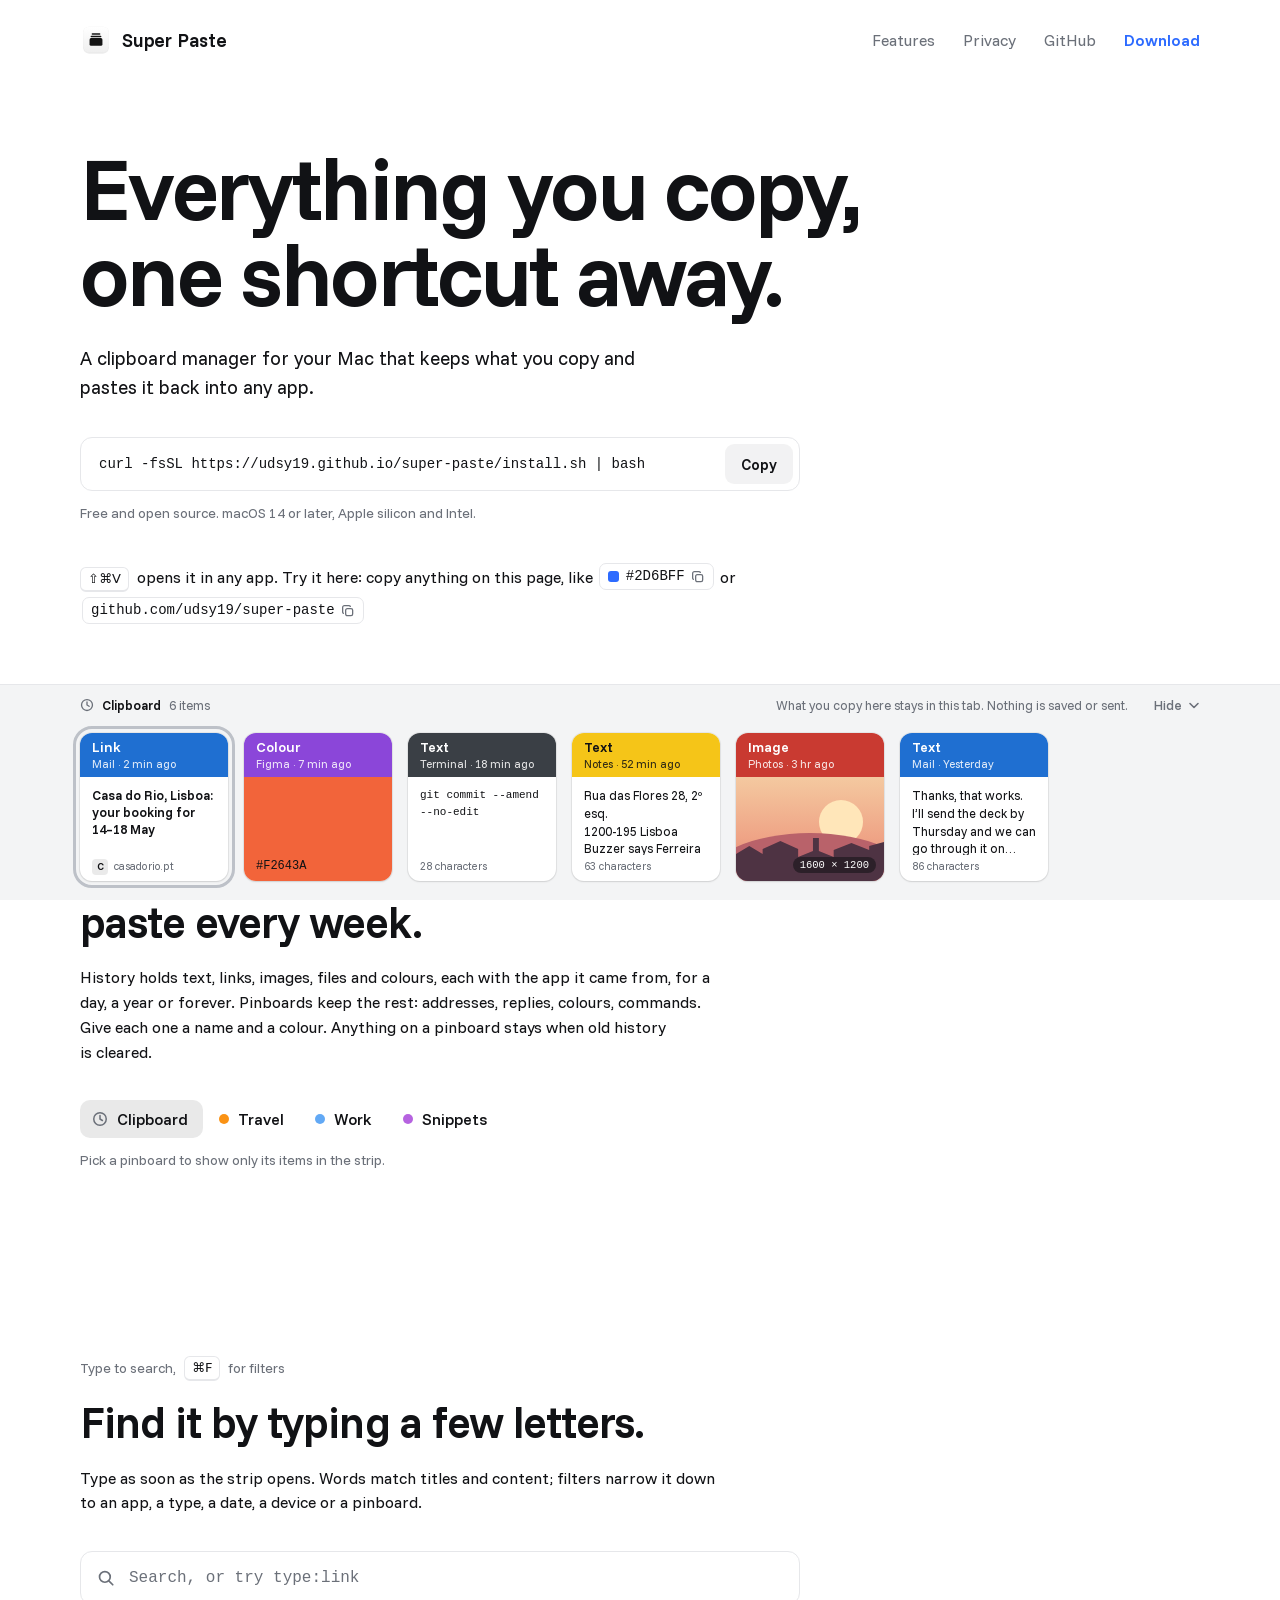
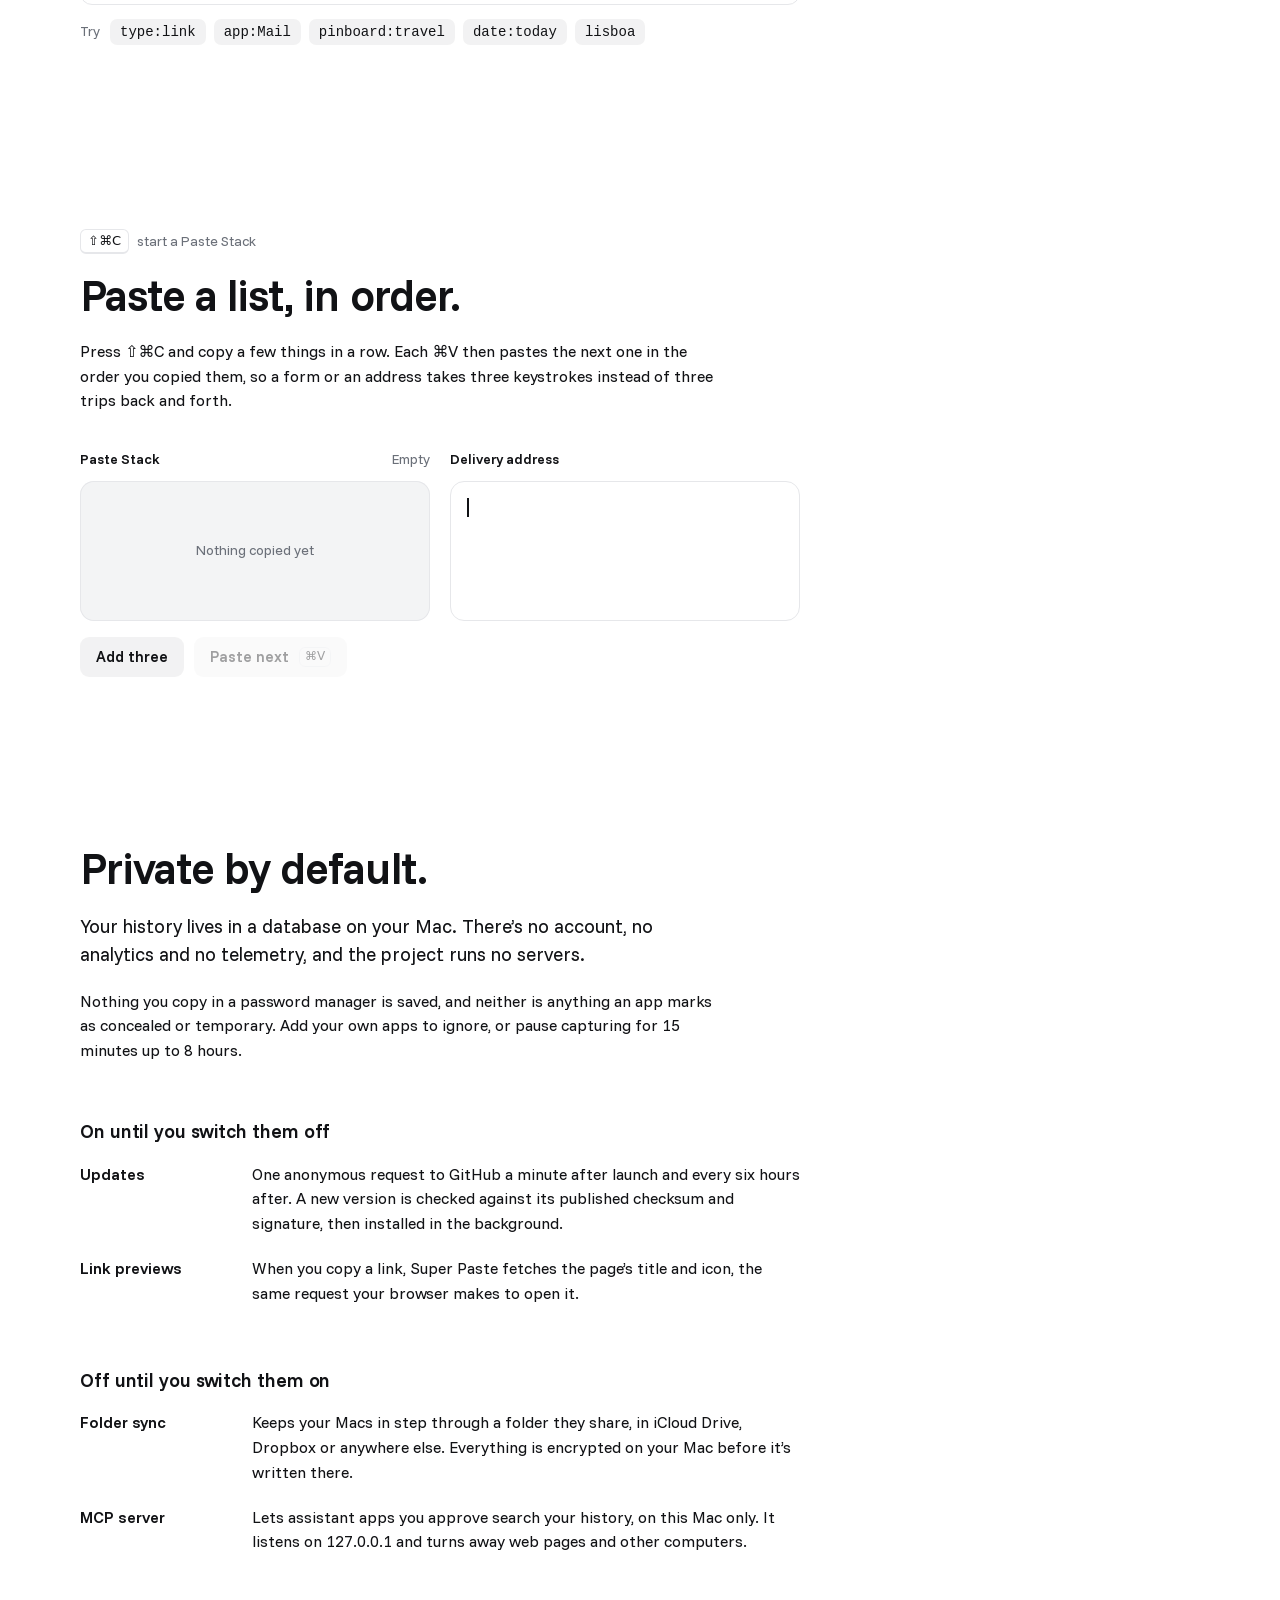
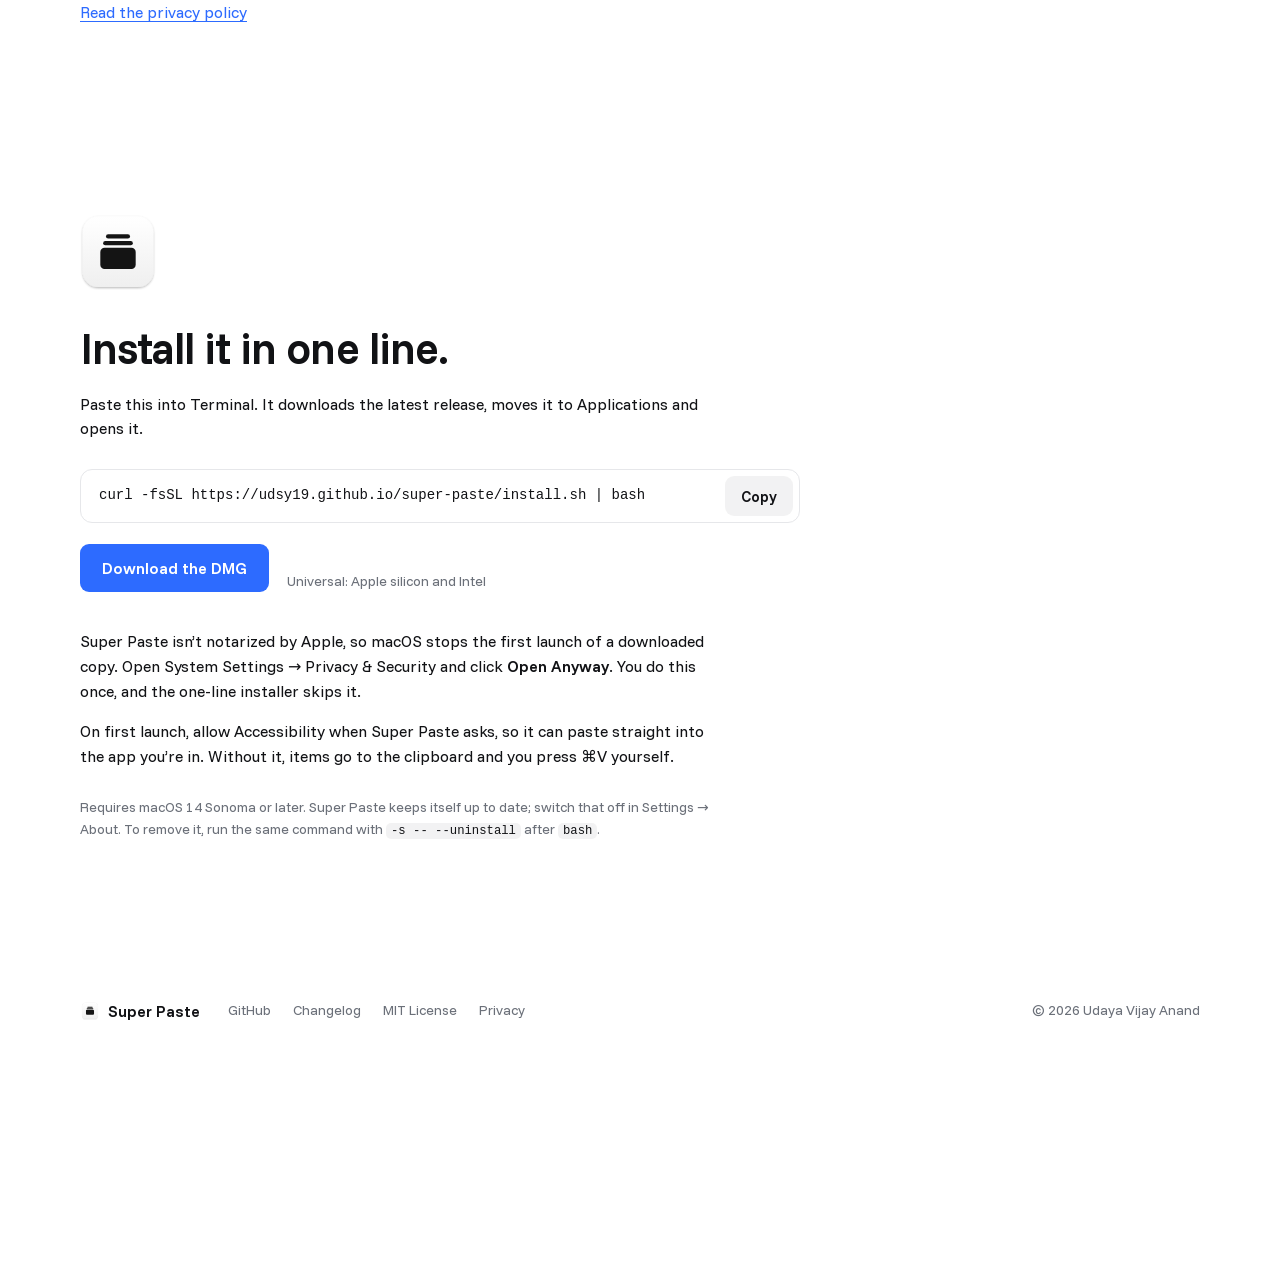
==== website/index.html @ 6f81c36f "Website; name clients by what they registered as Adds the website with a live clipboard strip. MCP c" ====
<!doctype html>
<html lang="en" class="no-js">
<head>
<meta charset="utf-8">
<meta name="viewport" content="width=device-width, initial-scale=1">
<title>Super Paste, a clipboard manager for your Mac</title>
<meta name="description" content="A free, open-source clipboard manager for macOS 14 and later: searchable history, pinboards, a Paste Stack and pasting into any app. Your history stays on your Mac.">
<meta name="color-scheme" content="light dark">
<meta name="theme-color" content="#FFFFFF" media="(prefers-color-scheme: light)">
<meta name="theme-color" content="#121316" media="(prefers-color-scheme: dark)">
<link rel="canonical" href="https://udsy19.github.io/super-paste/">
<link rel="icon" href="icon.svg" type="image/svg+xml">
<link rel="icon" href="favicon-32.png" sizes="32x32" type="image/png">
<link rel="apple-touch-icon" href="apple-touch-icon.png">
<meta property="og:type" content="website">
<meta property="og:site_name" content="Super Paste">
<meta property="og:title" content="Super Paste">
<meta property="og:description" content="Everything you copy, one shortcut away. A free, open-source clipboard manager for your Mac.">
<meta property="og:url" content="https://udsy19.github.io/super-paste/">
<meta property="og:image" content="https://udsy19.github.io/super-paste/og.png">
<meta property="og:image:width" content="1200">
<meta property="og:image:height" content="630">
<meta property="og:image:alt" content="Super Paste: everything you copy, one shortcut away. A row of clipboard cards along the bottom.">
<meta name="twitter:card" content="summary_large_image">
<link rel="preload" href="fonts/funnel-display.woff2" as="font" type="font/woff2" crossorigin>
<link rel="preload" href="fonts/funnel-sans.woff2" as="font" type="font/woff2" crossorigin>
<link rel="stylesheet" href="styles.css">
<script>document.documentElement.className = "js";</script>
<script src="app.js" defer></script>
</head>
<body>
<a class="skip" href="#main">Skip to content</a>

<header class="nav wrap">
  <a class="brand" href="./" aria-label="Super Paste home">
    <img src="icon.svg" alt="" width="32" height="32">
    <span>Super Paste</span>
  </a>
  <nav aria-label="Main">
    <a class="nav-wide" href="#features">Features</a>
    <a class="nav-wide" href="#privacy">Privacy</a>
    <a href="https://github.com/udsy19/super-paste">GitHub</a>
    <a class="nav-download" href="#install">Download</a>
  </nav>
</header>

<main id="main">
  <section class="hero wrap" aria-labelledby="hero-title">
    <h1 id="hero-title">Everything you copy, one shortcut away.</h1>
    <p class="lead">A clipboard manager for your Mac that keeps what you copy and pastes it back into any app.</p>

    <div class="cmd" data-cmd>
      <code>curl -fsSL https://udsy19.github.io/super-paste/install.sh | bash</code>
      <button class="btn btn-quiet" type="button" data-copy-cmd>Copy</button>
    </div>
    <p class="fine">Free and open source. macOS 14 or later, Apple silicon and Intel.</p>

    <p class="try">
      <kbd>⇧⌘V</kbd> opens it in any app. Try it here: copy anything on this page, like
      <button class="chip" type="button" data-copy="#2D6BFF" aria-label="Copy #2D6BFF"><span class="swatch" style="--swatch:#2D6BFF"></span>#2D6BFF</button>
      or
      <button class="chip" type="button" data-copy="https://github.com/udsy19/super-paste" aria-label="Copy the GitHub link">github.com/udsy19/super-paste</button>
    </p>
  </section>

  <section class="feature wrap" id="features" aria-labelledby="pinboards-title">
    <p class="keys"><kbd>⌘←</kbd> <kbd>⌘→</kbd> <span>switch pinboards</span></p>
    <h2 id="pinboards-title">Keep the things you paste every week.</h2>
    <p>History holds text, links, images, files and colours, each with the app it came from, for a day, a year or forever. Pinboards keep the rest: addresses, replies, colours, commands. Give each one a name and a colour. Anything on a pinboard stays when old history is cleared.</p>
    <div class="tabs" role="group" aria-label="Show in the strip" data-tabs>
      <button type="button" class="tab" aria-pressed="true" data-board="clipboard">
        <svg class="tab-clock" viewBox="0 0 16 16" aria-hidden="true"><circle cx="8" cy="8" r="6.25"/><path d="M8 4.6V8l2.4 1.5"/></svg>Clipboard
      </button>
      <button type="button" class="tab" aria-pressed="false" data-board="travel"><span class="dot" style="--dot:#FA9214"></span>Travel</button>
      <button type="button" class="tab" aria-pressed="false" data-board="work"><span class="dot" style="--dot:#62A9F5"></span>Work</button>
      <button type="button" class="tab" aria-pressed="false" data-board="snippets"><span class="dot" style="--dot:#B663E0"></span>Snippets</button>
    </div>
    <p class="caption">Pick a pinboard to show only its items in the strip.</p>
  </section>

  <section class="feature wrap" aria-labelledby="search-title">
    <p class="keys"><span>Type to search,</span> <kbd>⌘F</kbd> <span>for filters</span></p>
    <h2 id="search-title">Find it by typing a few letters.</h2>
    <p>Type as soon as the strip opens. Words match titles and content; filters narrow it down to an app, a type, a date, a device or a pinboard.</p>
    <div class="search">
      <label class="search-field">
        <svg viewBox="0 0 16 16" aria-hidden="true"><circle cx="7" cy="7" r="4.75"/><path d="M10.5 10.5 14 14"/></svg>
        <span class="visually-hidden">Search the strip</span>
        <input type="search" id="search" placeholder="Search, or try type:link" autocomplete="off" spellcheck="false">
      </label>
      <p class="tokens"><span>Try</span>
        <button type="button" class="token" data-token="type:link">type:link</button>
        <button type="button" class="token" data-token="app:Mail">app:Mail</button>
        <button type="button" class="token" data-token="pinboard:travel">pinboard:travel</button>
        <button type="button" class="token" data-token="date:today">date:today</button>
        <button type="button" class="token" data-token="lisboa">lisboa</button>
      </p>
    </div>
  </section>

  <section class="feature wrap" aria-labelledby="stack-title">
    <p class="keys"><kbd>⇧⌘C</kbd> <span>start a Paste Stack</span></p>
    <h2 id="stack-title">Paste a list, in order.</h2>
    <p>Press ⇧⌘C and copy a few things in a row. Each ⌘V then pastes the next one in the order you copied them, so a form or an address takes three keystrokes instead of three trips back and forth.</p>
    <div class="stack-demo" data-stack>
      <div class="stack-panel">
        <p class="pane-label"><span>Paste Stack</span> <span class="pane-count" data-stack-count>Empty</span></p>
        <ol class="stack-list" data-stack-list aria-label="Paste Stack items"></ol>
      </div>
      <div class="paste-target">
        <p class="pane-label" id="target-label"><span>Delivery address</span></p>
        <div class="target-field" role="textbox" aria-readonly="true" aria-multiline="true" aria-labelledby="target-label" data-target><span class="caret" aria-hidden="true"></span></div>
      </div>
    </div>
    <div class="stack-actions">
      <button type="button" class="btn btn-quiet" data-stack-add>Add three</button>
      <button type="button" class="btn btn-quiet" data-stack-paste disabled>Paste next <kbd>⌘V</kbd></button>
      <button type="button" class="btn btn-text" data-stack-reset hidden>Start over</button>
    </div>
  </section>

  <section class="feature wrap" id="privacy" aria-labelledby="privacy-title">
    <h2 id="privacy-title">Private by default.</h2>
    <p class="lead">Your history lives in a database on your Mac. There’s no account, no analytics and no telemetry, and the project runs no servers.</p>
    <p>Nothing you copy in a password manager is saved, and neither is anything an app marks as concealed or temporary. Add your own apps to ignore, or pause capturing for 15 minutes up to 8 hours.</p>

    <h3>On until you switch them off</h3>
    <dl class="facts">
      <div><dt>Updates</dt><dd>One anonymous request to GitHub a minute after launch and every six hours after. A new version is checked against its published checksum and signature, then installed in the background.</dd></div>
      <div><dt>Link previews</dt><dd>When you copy a link, Super Paste fetches the page’s title and icon, the same request your browser makes to open it.</dd></div>
    </dl>
    <h3>Off until you switch them on</h3>
    <dl class="facts">
      <div><dt>Folder sync</dt><dd>Keeps your Macs in step through a folder they share, in iCloud Drive, Dropbox or anywhere else. Everything is encrypted on your Mac before it’s written there.</dd></div>
      <div><dt>MCP server</dt><dd>Lets assistant apps you approve search your history, on this Mac only. It listens on 127.0.0.1 and turns away web pages and other computers.</dd></div>
    </dl>
    <p class="more"><a href="https://github.com/udsy19/super-paste/blob/main/PRIVACY.md">Read the privacy policy</a></p>
  </section>

  <section class="feature install wrap" id="install" aria-labelledby="install-title">
    <img class="install-icon" src="icon.svg" alt="" width="88" height="88">
    <h2 id="install-title">Install it in one line.</h2>
    <p>Paste this into Terminal. It downloads the latest release, moves it to Applications and opens it.</p>
    <div class="cmd" data-cmd>
      <code>curl -fsSL https://udsy19.github.io/super-paste/install.sh | bash</code>
      <button class="btn btn-quiet" type="button" data-copy-cmd>Copy</button>
    </div>
    <div class="dmg">
      <a class="btn btn-primary" href="https://github.com/udsy19/super-paste/releases/latest/download/SuperPaste.dmg">Download the DMG</a>
      <span class="fine">Universal: Apple silicon and Intel</span>
    </div>
    <p>Super Paste isn’t notarized by Apple, so macOS stops the first launch of a downloaded copy. Open System Settings → Privacy &amp; Security and click <strong>Open Anyway</strong>. You do this once, and the one-line installer skips it.</p>
    <p>On first launch, allow Accessibility when Super Paste asks, so it can paste straight into the app you’re in. Without it, items go to the clipboard and you press ⌘V yourself.</p>
    <p class="fine">Requires macOS 14 Sonoma or later. Super Paste keeps itself up to date; switch that off in Settings → About. To remove it, run the same command with <code>-s -- --uninstall</code> after <code>bash</code>.</p>
  </section>
</main>

<footer class="foot wrap">
  <p class="foot-brand"><img src="icon.svg" alt="" width="20" height="20"> Super Paste</p>
  <nav aria-label="Project">
    <a href="https://github.com/udsy19/super-paste">GitHub</a>
    <a href="https://github.com/udsy19/super-paste/blob/main/CHANGELOG.md">Changelog</a>
    <a href="https://github.com/udsy19/super-paste/blob/main/LICENSE">MIT License</a>
    <a href="https://github.com/udsy19/super-paste/blob/main/PRIVACY.md">Privacy</a>
  </nav>
  <p class="fine">© 2026 Udaya Vijay Anand</p>
</footer>

<aside class="strip" id="strip-panel" aria-label="Clipboard demo" hidden>
  <div class="strip-bar">
    <p class="strip-scope"><span class="strip-mark" data-scope-mark></span><span data-scope-name>Clipboard</span><span class="strip-count" data-scope-count></span></p>
    <p class="strip-note" data-strip-note>What you copy here stays in this tab. Nothing is saved or sent.</p>
    <button type="button" class="strip-toggle" aria-expanded="true" aria-controls="strip-body" data-strip-toggle>
      <span data-toggle-label>Hide</span>
      <svg viewBox="0 0 16 16" aria-hidden="true"><path d="M4 6.5 8 10.5l4-4"/></svg>
    </button>
  </div>
  <div class="strip-body" id="strip-body">
    <div class="strip-scroll" data-strip-scroll>
      <div class="strip-list" id="strip" role="listbox" tabindex="0" aria-orientation="horizontal" aria-label="Clipboard history. Arrow keys move, Return copies, Command 1 to 9 copies one of the first nine."></div>
      <p class="strip-empty" data-strip-empty hidden></p>
    </div>
  </div>
</aside>

<div class="toast" role="status" aria-live="polite" data-toast></div>
<p class="visually-hidden" aria-live="polite" data-live></p>
</body>
</html>
---- website/styles.css ----
/* Super Paste website. One page: an editorial column above a live clipboard strip pinned to the bottom. */

@font-face {
  font-family: "Funnel Display";
  src: url("fonts/funnel-display.woff2") format("woff2");
  font-weight: 300 800;
  font-display: swap;
}
@font-face {
  font-family: "Funnel Sans";
  src: url("fonts/funnel-sans.woff2") format("woff2");
  font-weight: 300 800;
  font-display: swap;
}
@font-face {
  font-family: "Fragment Mono";
  src: url("fonts/fragment-mono.woff2") format("woff2");
  font-weight: 400;
  font-display: swap;
}

:root {
  --page: #FFFFFF;
  --ink: #111215;
  --slate: #6B7079;
  --hair: #E6E7EA;
  --blue: #2D6BFF;
  --link: #2D6BFF;
  --strip: #F3F4F5;
  --card: #FFFFFF;
  --fill: rgba(17, 18, 21, 0.05);
  --fill-strong: rgba(17, 18, 21, 0.09);
  --ring-idle: #BDC1C8;
  --card-shadow: 0 0 0 1px rgba(17, 18, 21, 0.06), 0 1px 2px rgba(17, 18, 21, 0.10);

  --display: "Funnel Display", "Funnel Sans", ui-sans-serif, system-ui, sans-serif;
  --sans: "Funnel Sans", ui-sans-serif, system-ui, -apple-system, "Segoe UI", sans-serif;
  --mono: "Fragment Mono", ui-monospace, "SF Mono", Menlo, Consolas, monospace;

  --gutter: 40px;
  --strip-bar: 40px;
  --card-side: 148px;
  --strip-h: 216px;
  --ease: cubic-bezier(0.2, 0.8, 0.2, 1);
  color-scheme: light;
}

@media (prefers-color-scheme: dark) {
  :root {
    --page: #121316;
    --ink: #ECEDEF;
    --slate: #9A9FA8;
    --hair: #2A2C31;
    --link: #7AA3FF;
    --strip: #0B0C0E;
    --card: #1C1D21;
    --fill: rgba(255, 255, 255, 0.06);
    --fill-strong: rgba(255, 255, 255, 0.11);
    --ring-idle: #4B4F57;
    --card-shadow: 0 0 0 1px rgba(255, 255, 255, 0.06), 0 1px 2px rgba(0, 0, 0, 0.5);
    color-scheme: dark;
  }
}

html[data-strip="collapsed"] { --strip-h: var(--strip-bar); }

*, *::before, *::after { box-sizing: border-box; }

html { -webkit-text-size-adjust: 100%; scroll-padding-top: 24px; }

body {
  margin: 0;
  background: var(--page);
  color: var(--ink);
  font: 400 16px/1.55 var(--sans);
  -webkit-font-smoothing: antialiased;
  text-rendering: optimizeLegibility;
}
.js body { padding-bottom: calc(var(--strip-h) + 8px); }

a { color: var(--link); text-decoration-thickness: 1px; text-underline-offset: 3px; }
a:hover { text-decoration-thickness: 2px; }
strong { font-weight: 600; }
p { margin: 0 0 16px; text-wrap: pretty; }
code { font: 0.875em/1.4 var(--mono); }
p code, dd code { padding: 1px 5px; border-radius: 5px; background: var(--fill); color: var(--ink); }

:focus-visible { outline: 2px solid var(--blue); outline-offset: 2px; }

kbd {
  display: inline-block;
  min-width: 1.9em;
  padding: 3px 7px 2px;
  border: 1px solid var(--hair);
  border-bottom-width: 2px;
  border-radius: 6px;
  background: var(--card);
  color: var(--ink);
  font: 400 13px/1.3 "Fragment Mono", system-ui, -apple-system, "Segoe UI Symbol", sans-serif;
  text-align: center;
  white-space: nowrap;
}

.visually-hidden {
  position: absolute !important;
  width: 1px; height: 1px;
  margin: -1px; padding: 0; border: 0;
  overflow: hidden;
  clip: rect(0 0 0 0);
  white-space: nowrap;
}

.skip {
  position: absolute; left: 16px; top: -64px; z-index: 50;
  padding: 10px 14px; border-radius: 8px;
  background: var(--ink); color: var(--page); text-decoration: none;
}
.skip:focus { top: 16px; }

.wrap { max-width: 1200px; margin: 0 auto; padding: 0 var(--gutter); }

/* Nav */
.nav { display: flex; align-items: center; justify-content: space-between; gap: 24px; height: 80px; }
.brand { display: inline-flex; align-items: center; gap: 10px; color: var(--ink); text-decoration: none; font: 600 19px/1 var(--display); letter-spacing: -0.01em; }
.brand img { display: block; }
.nav nav { display: flex; align-items: center; gap: 28px; }
.nav nav a { color: var(--slate); text-decoration: none; font-size: 16px; }
.nav nav a:hover { color: var(--ink); }
.nav nav .nav-download { color: var(--link); font-weight: 600; }

/* Type */
h1, h2, h3 { font-family: var(--display); color: var(--ink); text-wrap: balance; }
h1 {
  max-width: 980px;
  margin: 0 0 28px;
  font-size: clamp(44px, 7.4vw, 88px);
  font-weight: 650;
  line-height: 0.98;
  letter-spacing: -0.03em;
}
h2 {
  margin: 0 0 20px;
  font-size: clamp(26px, 4.2vw, 44px);
  font-weight: 620;
  line-height: 1.06;
  letter-spacing: -0.022em;
}
h3 { margin: 56px 0 4px; font-size: 19px; font-weight: 600; line-height: 1.3; letter-spacing: -0.005em; }
.lead { font-size: 19px; line-height: 1.5; }
.fine { color: var(--slate); font-size: 14px; }
.caption { margin-top: 12px; color: var(--slate); font-size: 14px; }

/* Hero */
.hero { padding-top: 64px; }
.hero .lead { max-width: 600px; margin-bottom: 36px; }
.hero .fine { margin-top: 12px; }
.try { max-width: 660px; margin-top: 36px; line-height: 2; }
.try kbd { margin-right: 4px; }

/* Install command */
.cmd {
  display: flex; align-items: center; gap: 12px;
  max-width: 720px;
  padding: 6px 6px 6px 18px;
  border: 1px solid var(--hair);
  border-radius: 12px;
}
.cmd code {
  flex: 1; min-width: 0;
  padding: 10px 0;
  overflow-x: auto;
  font-size: 14px;
  white-space: nowrap;
  scrollbar-width: none;
}
.cmd code::-webkit-scrollbar { display: none; }

/* Buttons */
.btn {
  display: inline-flex; align-items: center; justify-content: center; gap: 10px;
  height: 40px; padding: 0 16px;
  border: 0; border-radius: 9px;
  font: 600 15px/1 var(--sans);
  text-decoration: none; white-space: nowrap;
  cursor: pointer;
}
.btn-quiet { background: var(--fill); color: var(--ink); }
.btn-quiet:hover { background: var(--fill-strong); }
.btn-primary { height: 48px; padding: 0 22px; background: var(--blue); color: #FFFFFF; font-size: 16px; }
.btn-primary:hover { background: #2160F0; text-decoration: none; }
.btn-text { background: none; color: var(--slate); padding: 0 8px; }
.btn-text:hover { color: var(--ink); }
.btn[disabled] { opacity: 0.4; cursor: default; }
.btn kbd { padding: 1px 5px; font-size: 12px; border-bottom-width: 1px; background: transparent; }
.btn[hidden] { display: none; }

/* Copy chips: things on the page worth copying */
.chip {
  display: inline-flex; align-items: center; gap: 7px;
  margin: 0 2px;
  padding: 2px 9px 2px 8px;
  border: 1px solid var(--hair);
  border-radius: 7px;
  background: var(--card);
  color: var(--ink);
  font: 400 14px/1.5 var(--mono);
  vertical-align: 1px;
  cursor: copy;
}
.chip::after {
  content: "";
  width: 12px; height: 12px;
  background: var(--slate);
  -webkit-mask: url("data:image/svg+xml,%3Csvg xmlns='http://www.w3.org/2000/svg' viewBox='0 0 12 12' fill='none' stroke='%23000' stroke-width='1.3'%3E%3Crect x='3.65' y='3.65' width='7' height='7' rx='1.6'/%3E%3Cpath d='M8.35 1.9V1.9A1.25 1.25 0 0 0 7.1.65H2.4A1.75 1.75 0 0 0 .65 2.4v4.7A1.25 1.25 0 0 0 1.9 8.35'/%3E%3C/svg%3E") center / contain no-repeat;
          mask: url("data:image/svg+xml,%3Csvg xmlns='http://www.w3.org/2000/svg' viewBox='0 0 12 12' fill='none' stroke='%23000' stroke-width='1.3'%3E%3Crect x='3.65' y='3.65' width='7' height='7' rx='1.6'/%3E%3Cpath d='M8.35 1.9V1.9A1.25 1.25 0 0 0 7.1.65H2.4A1.75 1.75 0 0 0 .65 2.4v4.7A1.25 1.25 0 0 0 1.9 8.35'/%3E%3C/svg%3E") center / contain no-repeat;
}
.chip.is-copied::after {
  background: var(--ink);
  -webkit-mask-image: url("data:image/svg+xml,%3Csvg xmlns='http://www.w3.org/2000/svg' viewBox='0 0 12 12' fill='none' stroke='%23000' stroke-width='1.6' stroke-linecap='round' stroke-linejoin='round'%3E%3Cpath d='M2 6.4 4.7 9 10 3.2'/%3E%3C/svg%3E");
          mask-image: url("data:image/svg+xml,%3Csvg xmlns='http://www.w3.org/2000/svg' viewBox='0 0 12 12' fill='none' stroke='%23000' stroke-width='1.6' stroke-linecap='round' stroke-linejoin='round'%3E%3Cpath d='M2 6.4 4.7 9 10 3.2'/%3E%3C/svg%3E");
}
.chip:hover { border-color: var(--slate); }
.swatch { width: 11px; height: 11px; border-radius: 3px; background: var(--swatch); }

/* Feature sections */
.feature { padding-top: 168px; }
.feature > * { max-width: 720px; }
.feature > p { max-width: 640px; }
.keys { display: flex; flex-wrap: wrap; align-items: center; gap: 8px; margin-bottom: 18px; color: var(--slate); font-size: 14px; }

/* Pinboard tabs */
.tabs { display: flex; flex-wrap: wrap; gap: 4px; margin-top: 36px; }
.tab {
  display: inline-flex; align-items: center; gap: 9px;
  height: 38px; padding: 0 15px 0 12px;
  border: 0; border-radius: 10px;
  background: none; color: var(--ink);
  font: 500 16px/1 var(--sans);
  cursor: pointer;
}
.tab:hover { background: var(--fill); }
.tab[aria-pressed="true"] { background: var(--fill-strong); }
.dot { width: 10px; height: 10px; border-radius: 50%; background: var(--dot); }
.tab-clock { width: 16px; height: 16px; fill: none; stroke: currentColor; stroke-width: 1.5; stroke-linecap: round; color: var(--slate); }

/* Search */
.search { margin-top: 36px; }
.search-field {
  display: flex; align-items: center; gap: 12px;
  height: 54px; padding: 0 16px;
  border: 1px solid var(--hair);
  border-radius: 12px;
  cursor: text;
}
.search-field:focus-within { border-color: var(--blue); box-shadow: 0 0 0 1px var(--blue); }
.search-field svg { flex: none; width: 18px; height: 18px; fill: none; stroke: var(--slate); stroke-width: 1.5; stroke-linecap: round; }
.search-field input {
  flex: 1; min-width: 0;
  border: 0; outline: 0; background: transparent;
  color: var(--ink);
  font: 400 16px/1 var(--mono);
}
.search-field input::placeholder { color: var(--slate); opacity: 1; }
.search-field input::-webkit-search-cancel-button {
  -webkit-appearance: none;
  width: 16px; height: 16px;
  background: var(--slate);
  -webkit-mask: url("data:image/svg+xml,%3Csvg xmlns='http://www.w3.org/2000/svg' viewBox='0 0 16 16'%3E%3Cpath d='M8 0a8 8 0 1 0 0 16A8 8 0 0 0 8 0Zm2.9 4.04a.75.75 0 0 1 1.06 1.06L9.06 8l2.9 2.9a.75.75 0 1 1-1.06 1.06L8 9.06l-2.9 2.9a.75.75 0 0 1-1.06-1.06L6.94 8l-2.9-2.9a.75.75 0 0 1 1.06-1.06L8 6.94l2.9-2.9Z'/%3E%3C/svg%3E") center / contain no-repeat;
  cursor: pointer;
}
.tokens { display: flex; flex-wrap: wrap; align-items: center; gap: 8px; margin-top: 14px; color: var(--slate); font-size: 14px; }
.tokens > span { margin-right: 2px; }
.token {
  padding: 6px 10px;
  border: 0; border-radius: 7px;
  background: var(--fill); color: var(--ink);
  font: 400 14px/1 var(--mono);
  cursor: pointer;
}
.token:hover { background: var(--fill-strong); }
.token[aria-pressed="true"] { background: var(--ink); color: var(--page); }

/* Paste Stack demo */
.stack-demo { display: grid; grid-template-columns: 1fr 1fr; gap: 20px; margin-top: 36px; }
.pane-label { display: flex; justify-content: space-between; gap: 12px; margin: 0 0 10px; color: var(--slate); font-size: 14px; }
.pane-label > span:first-child { color: var(--ink); font-weight: 600; }
.stack-list {
  display: flex; gap: 12px;
  height: 140px; margin: 0; padding: 14px;
  list-style: none;
  border-radius: 14px;
  background: var(--strip);
  box-shadow: inset 0 0 0 1px var(--hair);
}
.stack-list:empty::before {
  content: "Nothing copied yet";
  margin: auto;
  color: var(--slate); font-size: 14px;
}
.target-field {
  height: 140px; padding: 14px 16px;
  border: 1px solid var(--hair);
  border-radius: 14px;
  font-size: 16px; line-height: 1.6;
  overflow: hidden;
}
.target-field .line { display: block; border-radius: 4px; }
.target-field .line.is-new { animation: pasted 900ms ease-out; }
@keyframes pasted { from { background: var(--fill-strong); } to { background: transparent; } }
.caret { display: inline-block; width: 2px; height: 1.2em; margin-top: 2px; vertical-align: top; background: var(--ink); animation: blink 1.06s steps(1) infinite; }
@keyframes blink { 50% { opacity: 0; } }
.stack-actions { display: flex; flex-wrap: wrap; align-items: center; gap: 10px; margin-top: 16px; }

/* Privacy */
#privacy .lead { margin-bottom: 20px; }
.facts { margin: 0; }
.facts > div { display: grid; grid-template-columns: 148px 1fr; gap: 24px; padding: 14px 0 6px; }
.facts dt { font-weight: 600; }
.facts dd { margin: 0; }
.more { margin-top: 40px; }

/* Install */
.install-icon { display: block; margin: 0 0 28px -6px; }
.install .cmd { margin-top: 28px; }
.dmg { display: flex; flex-wrap: wrap; align-items: center; gap: 12px 18px; margin: 20px 0 36px; }
.install .fine { margin-top: 28px; }

/* Footer */
.foot {
  display: flex; flex-wrap: wrap; align-items: center; gap: 12px 28px;
  padding-top: 144px; padding-bottom: 40px;
}
.foot p { margin: 0; }
.foot-brand { display: inline-flex; align-items: center; gap: 8px; font: 600 16px/1 var(--display); }
.foot nav { display: flex; flex-wrap: wrap; gap: 8px 22px; }
.foot nav a { color: var(--slate); font-size: 14px; text-decoration: none; }
.foot nav a:hover { color: var(--ink); text-decoration: underline; }
.foot .fine { margin-left: auto; }

/* ---------- The strip ---------- */

.strip {
  --strip-pad: max(var(--gutter), calc(50% - 600px + var(--gutter)));
  position: fixed; left: 0; right: 0; bottom: 0; z-index: 20;
  display: flex; flex-direction: column;
  height: var(--strip-h);
  background: var(--strip);
  border-top: 1px solid var(--hair);
  transition: height 280ms var(--ease);
}
.strip[hidden] { display: none; }
.strip-bar {
  flex: none;
  display: flex; align-items: center; gap: 16px;
  height: var(--strip-bar);
  padding: 0 calc(var(--strip-pad) - 8px) 0 var(--strip-pad);
  font-size: 13px;
}
.strip-scope { display: flex; align-items: center; gap: 8px; min-width: 0; margin: 0 auto 0 0; white-space: nowrap; font-weight: 600; }
.strip-mark { display: inline-flex; }
.strip-mark .dot { width: 9px; height: 9px; }
.strip-mark svg { width: 14px; height: 14px; fill: none; stroke: var(--slate); stroke-width: 1.5; stroke-linecap: round; }
.strip-count { overflow: hidden; text-overflow: ellipsis; color: var(--slate); font-weight: 400; }
.strip-note { min-width: 0; margin: 0; overflow: hidden; color: var(--slate); white-space: nowrap; text-overflow: ellipsis; }
.strip-toggle {
  flex: none;
  display: inline-flex; align-items: center; gap: 4px;
  height: 28px; padding: 0 6px 0 10px;
  border: 0; border-radius: 7px;
  background: none; color: var(--slate);
  font: 500 13px/1 var(--sans);
  cursor: pointer;
}
.strip-toggle:hover { background: var(--fill); color: var(--ink); }
.strip-toggle svg { width: 16px; height: 16px; fill: none; stroke: currentColor; stroke-width: 1.6; stroke-linecap: round; stroke-linejoin: round; transition: transform 200ms var(--ease); }
html[data-strip="collapsed"] .strip-toggle svg { transform: rotate(180deg); }

.strip-body { position: relative; flex: 1; min-height: 0; }
.strip-scroll {
  height: 100%;
  overflow-x: auto; overflow-y: hidden;
  overscroll-behavior-x: contain;
  scrollbar-width: none;
}
.strip-scroll::-webkit-scrollbar { display: none; }
.strip-list {
  display: flex; gap: 16px;
  width: max-content; min-width: 100%; height: 100%;
  padding: 8px var(--strip-pad) 20px;
  outline: none;
}
.strip-empty {
  position: absolute; left: var(--strip-pad); top: 50%;
  margin: -12px 0 0;
  color: var(--slate); font-size: 14px;
}

/* Cards */
.card {
  position: relative;
  flex: none;
  display: flex; flex-direction: column;
  width: var(--card-side); height: var(--card-side);
  border-radius: 12px;
  background: var(--card);
  box-shadow: var(--card-shadow);
  cursor: pointer;
  -webkit-user-select: none; user-select: none;
}
.card::after {
  content: "";
  position: absolute; inset: -7px;
  border: 3px solid transparent;
  border-radius: 19px;
  pointer-events: none;
}
.card[aria-selected="true"]::after { border-color: var(--ring-idle); }
.strip-list:focus .card[aria-selected="true"]::after,
.stack-list .card.is-next::after { border-color: var(--blue); }
.card-head {
  flex: none;
  display: flex; flex-direction: column; justify-content: center;
  height: 44px; padding: 0 12px;
  border-radius: 12px 12px 0 0;
  background: var(--h);
  color: var(--hfg);
}
.card-type { font: 600 14px/1.2 var(--sans); }
.card-meta { overflow: hidden; font-size: 11.5px; line-height: 1.35; opacity: 0.86; white-space: nowrap; text-overflow: ellipsis; }
.card-body { position: relative; flex: 1; min-height: 0; padding: 10px 12px 0; overflow: hidden; font-size: 12.5px; line-height: 1.42; }
.card-body p { margin: 0; overflow: hidden; display: -webkit-box; -webkit-box-orient: vertical; -webkit-line-clamp: 4; white-space: pre-line; overflow-wrap: anywhere; }
.card-foot { flex: none; display: flex; align-items: center; height: 26px; padding: 0 12px 2px; overflow: hidden; color: var(--slate); font-size: 11px; white-space: nowrap; }
.card-num {
  position: absolute; right: 8px; top: 13px;
  display: none; place-items: center;
  min-width: 18px; height: 18px; padding: 0 5px;
  border-radius: 9px;
  background: rgba(17, 18, 21, 0.72); color: #FFFFFF;
  font: 400 11px/1 var(--mono);
}
.strip.show-nums .card-num:not(:empty) { display: grid; }

.is-code .card-body p { font: 400 11px/1.5 var(--mono); white-space: pre-wrap; }
.t-link .card-body p { -webkit-line-clamp: 4; font-weight: 600; font-size: 13px; line-height: 1.3; white-space: normal; }
.card-foot .tile {
  flex: none;
  display: grid; place-items: center;
  width: 16px; height: 16px; margin-right: 6px;
  border-radius: 4px;
  background: var(--fill-strong);
  color: var(--ink);
  font: 650 10px/1 var(--display);
  text-transform: uppercase;
}
.t-color .card-body, .t-image .card-body { padding: 0; border-radius: 0 0 12px 12px; }
.t-color .card-body { background: var(--swatch); }
.hex { position: absolute; left: 12px; bottom: 9px; color: var(--swfg); font: 400 12px/1 var(--mono); }
.pill {
  position: absolute; right: 8px; bottom: 8px;
  padding: 3px 7px;
  border-radius: 9px;
  background: rgba(17, 18, 21, 0.55); color: #FFFFFF;
  font: 400 10.5px/1 var(--mono);
}

/* The photo card: Lisbon rooftops at dusk, drawn in CSS */
.pic { position: absolute; inset: 0; overflow: hidden; background: linear-gradient(#F4C9A0, #EFA486 58%, #DD8579); }
.pic i { position: absolute; display: block; }
.pic .sun { left: 56%; top: 22%; width: 30%; aspect-ratio: 1; border-radius: 50%; background: #FFE6B9; }
.pic .hill { left: -20%; right: -20%; bottom: -46%; height: 92%; border-radius: 50%; background: #B9626A; }
.pic .roofs {
  left: 0; right: 0; bottom: 0; height: 48%;
  background: #4E3343;
  clip-path: polygon(0 46%, 9% 30%, 18% 46%, 18% 36%, 30% 20%, 42% 36%, 42% 52%, 52% 40%, 52% 14%, 56% 14%, 56% 40%, 66% 52%, 66% 38%, 78% 24%, 90% 38%, 90% 30%, 100% 22%, 100% 100%, 0 100%);
}

/* Paste Stack mini cards */
.stack-list .card { --card-side: 104px; cursor: default; }
.stack-list .card-head { height: 28px; }
.stack-list .card-meta { font-size: 11px; font-weight: 600; opacity: 1; }
.stack-list .card-body { padding: 8px 10px 0; font-size: 12px; }

/* Feedback */
.toast {
  position: fixed; left: 50%; bottom: calc(var(--strip-h) + 16px); z-index: 30;
  max-width: min(440px, calc(100vw - 32px));
  padding: 10px 16px;
  border-radius: 10px;
  background: var(--ink); color: var(--page);
  font-size: 14px; line-height: 1.4;
  opacity: 0;
  transform: translate(-50%, 8px);
  transition: opacity 180ms ease, transform 180ms var(--ease), bottom 280ms var(--ease);
  pointer-events: none;
}
.toast.is-on { opacity: 1; transform: translate(-50%, 0); }
.toast span { opacity: 0.72; }

/* ---------- Responsive ---------- */

@media (max-width: 960px) {
  :root { --gutter: 24px; }
  .hero { padding-top: 72px; }
  .feature { padding-top: 128px; }
}

@media (max-width: 640px) {
  :root { --gutter: 16px; --strip-bar: 34px; --card-side: 76px; --strip-h: 124px; }
  .nav { height: 64px; }
  .nav nav { gap: 18px; }
  .nav-wide { display: none; }
  .hero { padding-top: 40px; }
  .lead { font-size: 17px; }
  .try { margin-top: 32px; }
  .feature { padding-top: 96px; }
  h3 { margin-top: 40px; }
  .cmd { padding-left: 14px; }
  .cmd code { font-size: 13px; }
  .stack-demo { grid-template-columns: 1fr; gap: 24px; }
  .tab { padding: 0 11px 0 9px; gap: 7px; font-size: 15px; }
  .facts > div { grid-template-columns: 1fr; gap: 2px; padding-top: 12px; }
  .foot { padding-top: 112px; }
  .foot .fine { margin-left: 0; width: 100%; }

  .strip-note { display: none; }
  .strip-list { gap: 10px; padding: 6px var(--strip-pad) 12px; }
  .strip-list .card { border-radius: 9px; }
  .strip-list .card::after { inset: -5px; border-width: 2px; border-radius: 13px; }
  .strip-list .card-head { height: 22px; padding: 0 7px; border-radius: 9px 9px 0 0; }
  .strip-list .card-type, .strip-list .card-when { display: none; }
  .strip-list .card-meta { font-size: 9.5px; font-weight: 600; opacity: 1; }
  .strip-list .card-body { padding: 5px 7px 0; font-size: 9.5px; line-height: 1.35; }
  .strip-list .card-body p { -webkit-line-clamp: 3; }
  .strip-list .is-code .card-body p { font-size: 9px; }
  .strip-list.strip-list .t-link .card-body p { font-size: 10px; -webkit-line-clamp: 3; }
  .strip-list .card-foot { display: none; }
  .strip-list .t-color .card-body, .strip-list .t-image .card-body { border-radius: 0 0 9px 9px; }
  .strip-list .hex { left: 7px; bottom: 6px; font-size: 9.5px; }
  .strip-list .pill { display: none; }
}

@media (prefers-reduced-motion: reduce) {
  *, *::before, *::after { animation-duration: 0.01ms !important; animation-iteration-count: 1 !important; transition-duration: 0.01ms !important; }
  .caret { animation: none; }
}
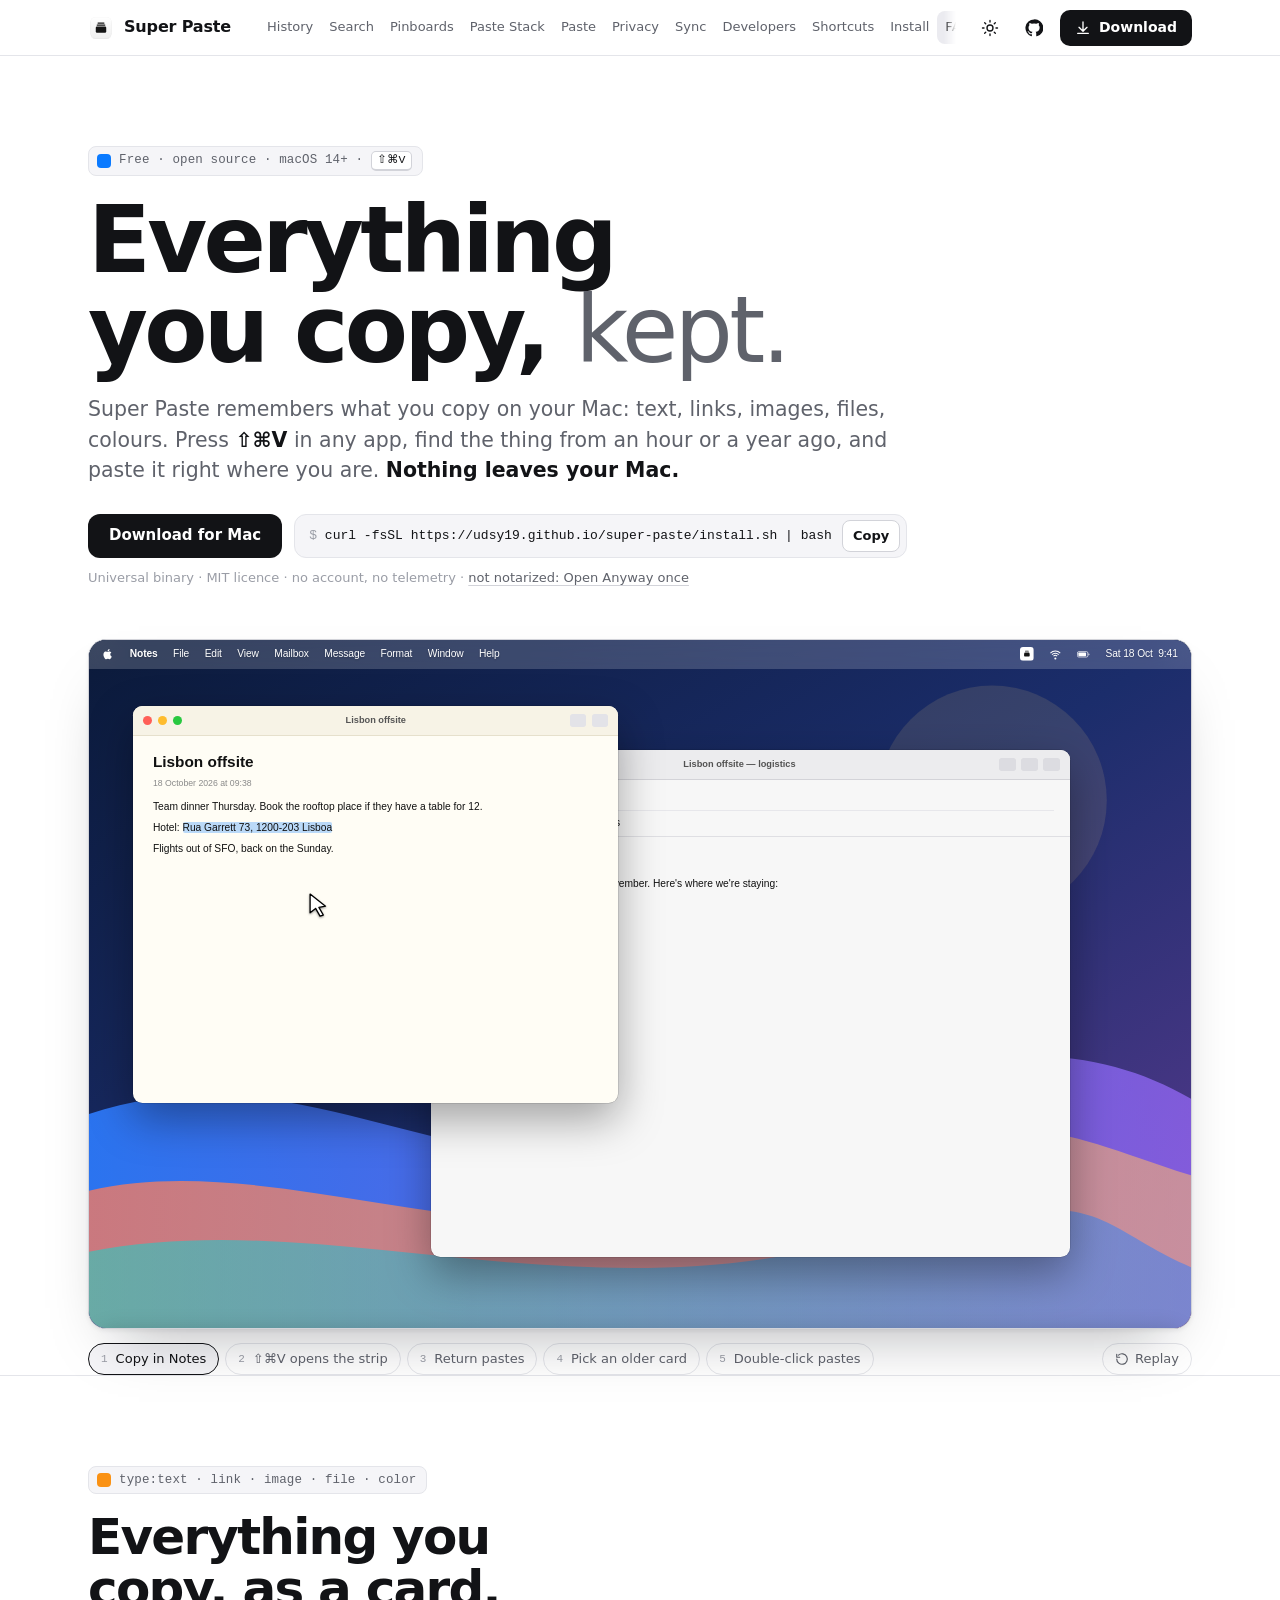
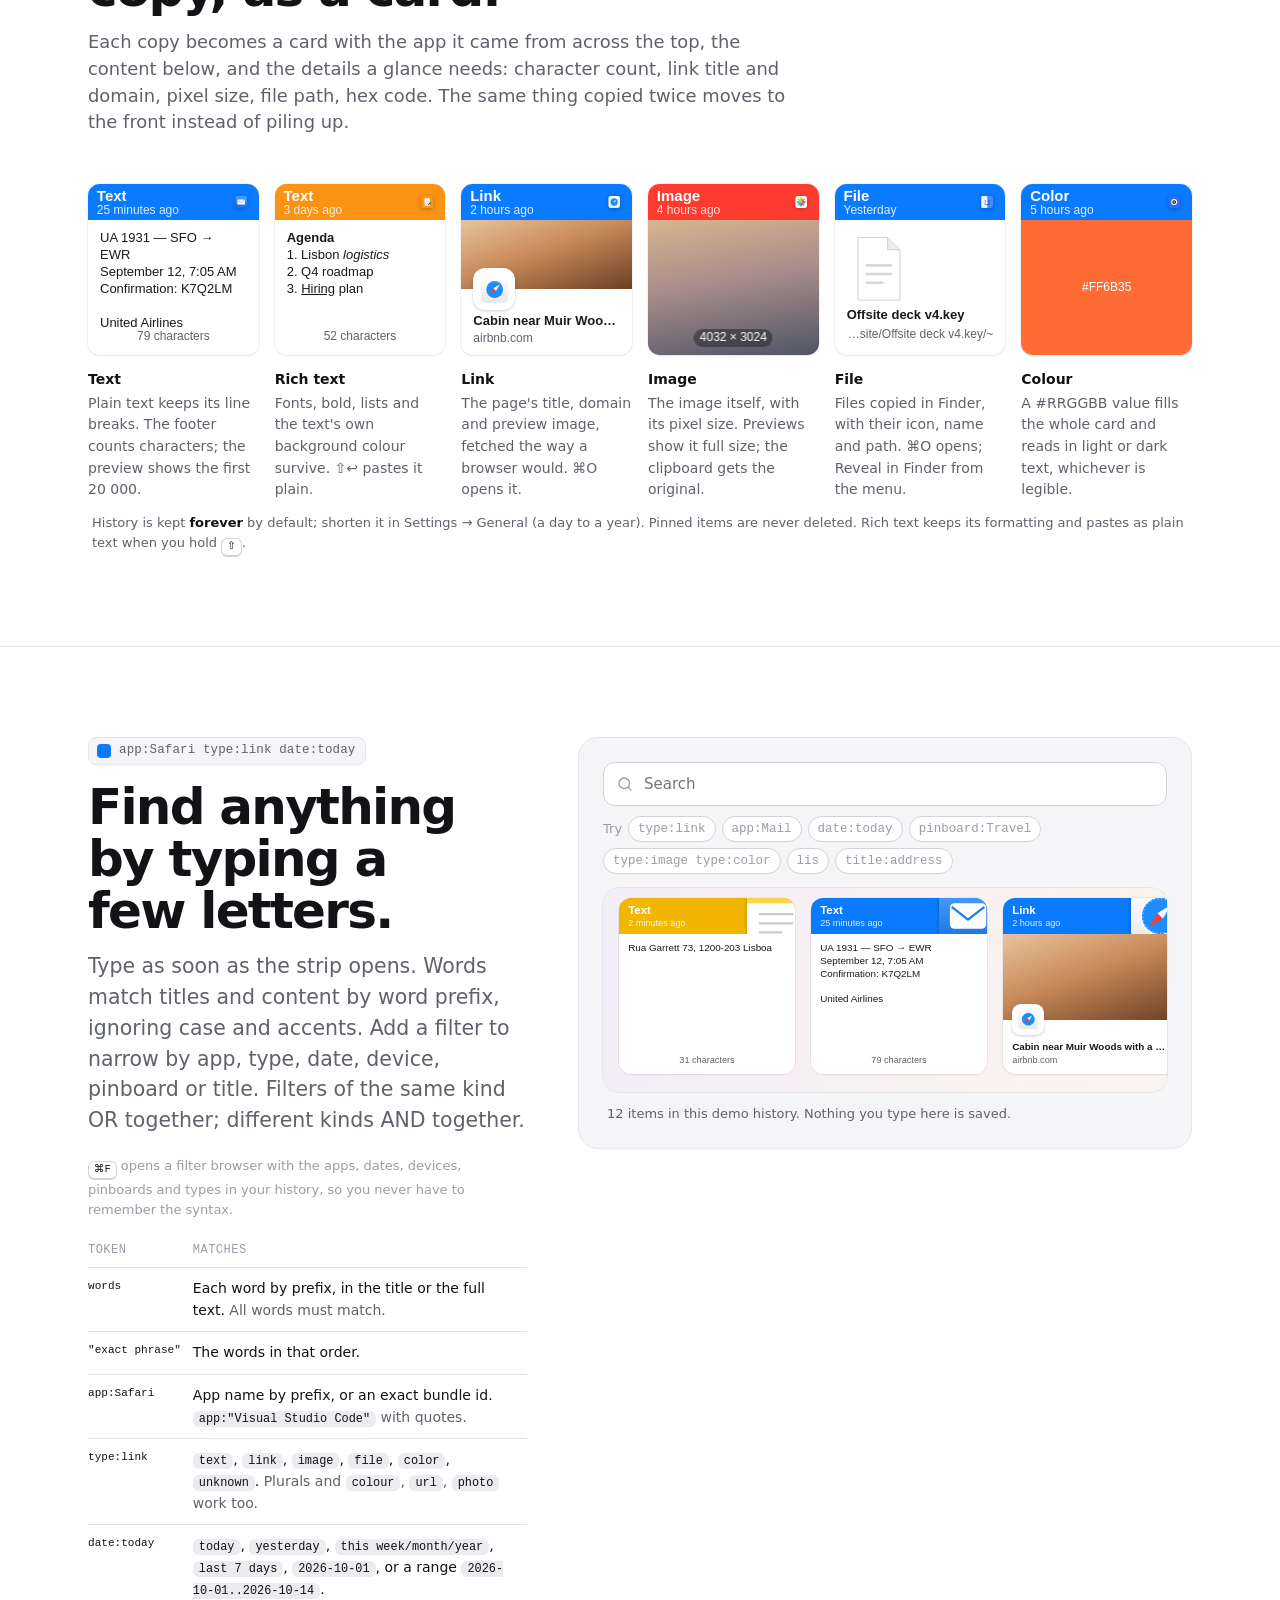
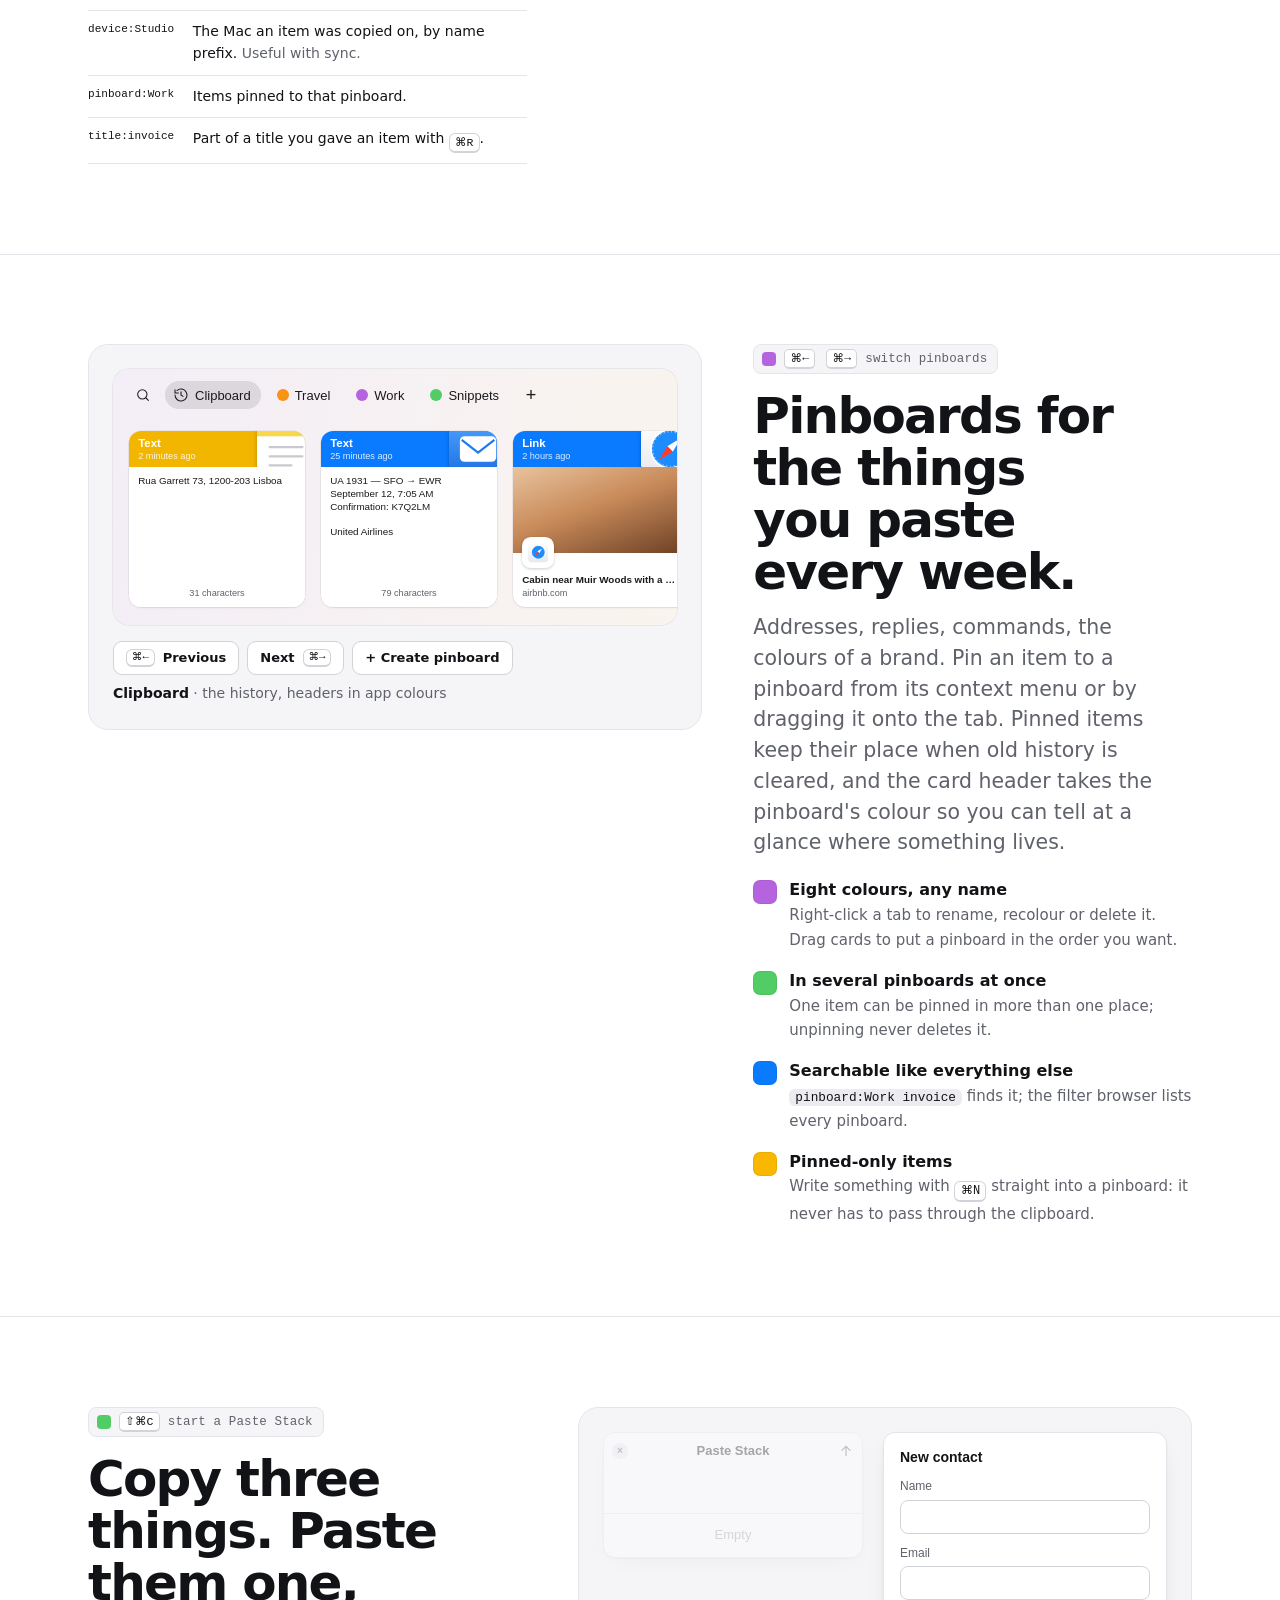
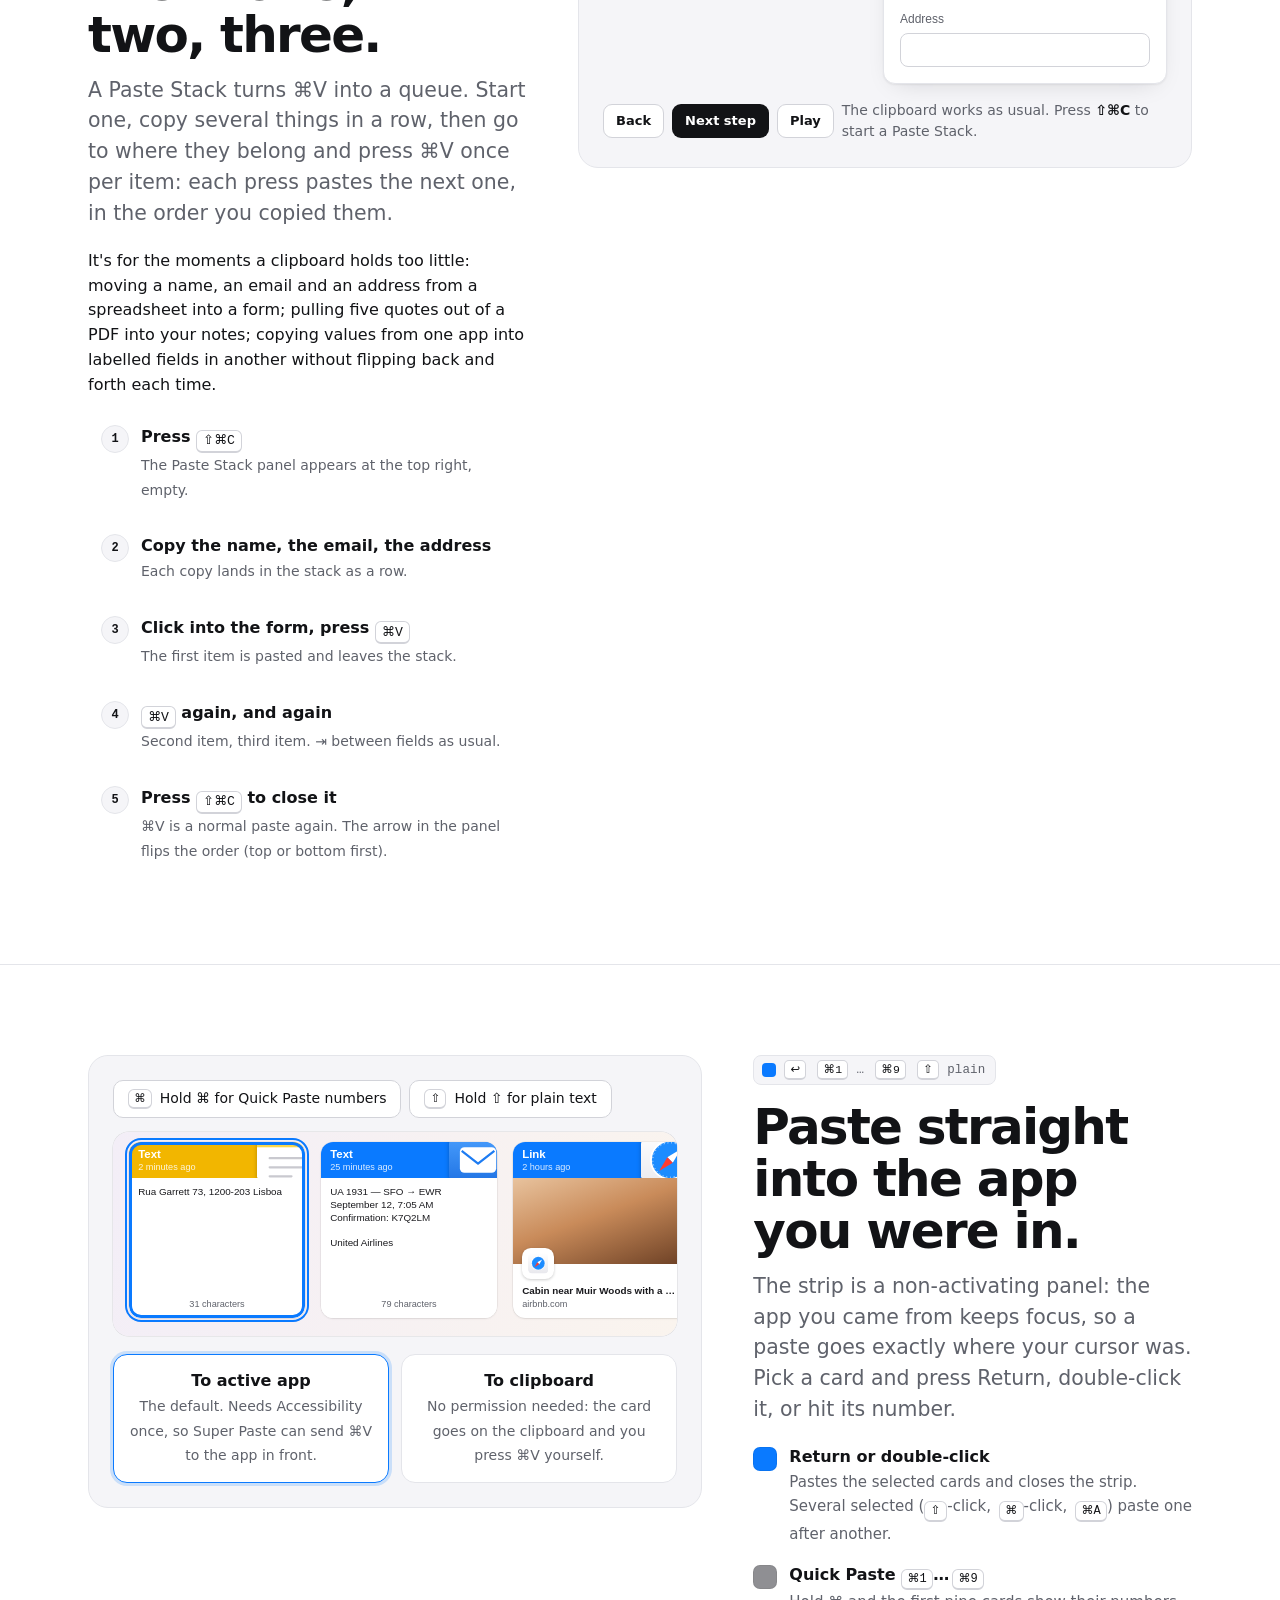
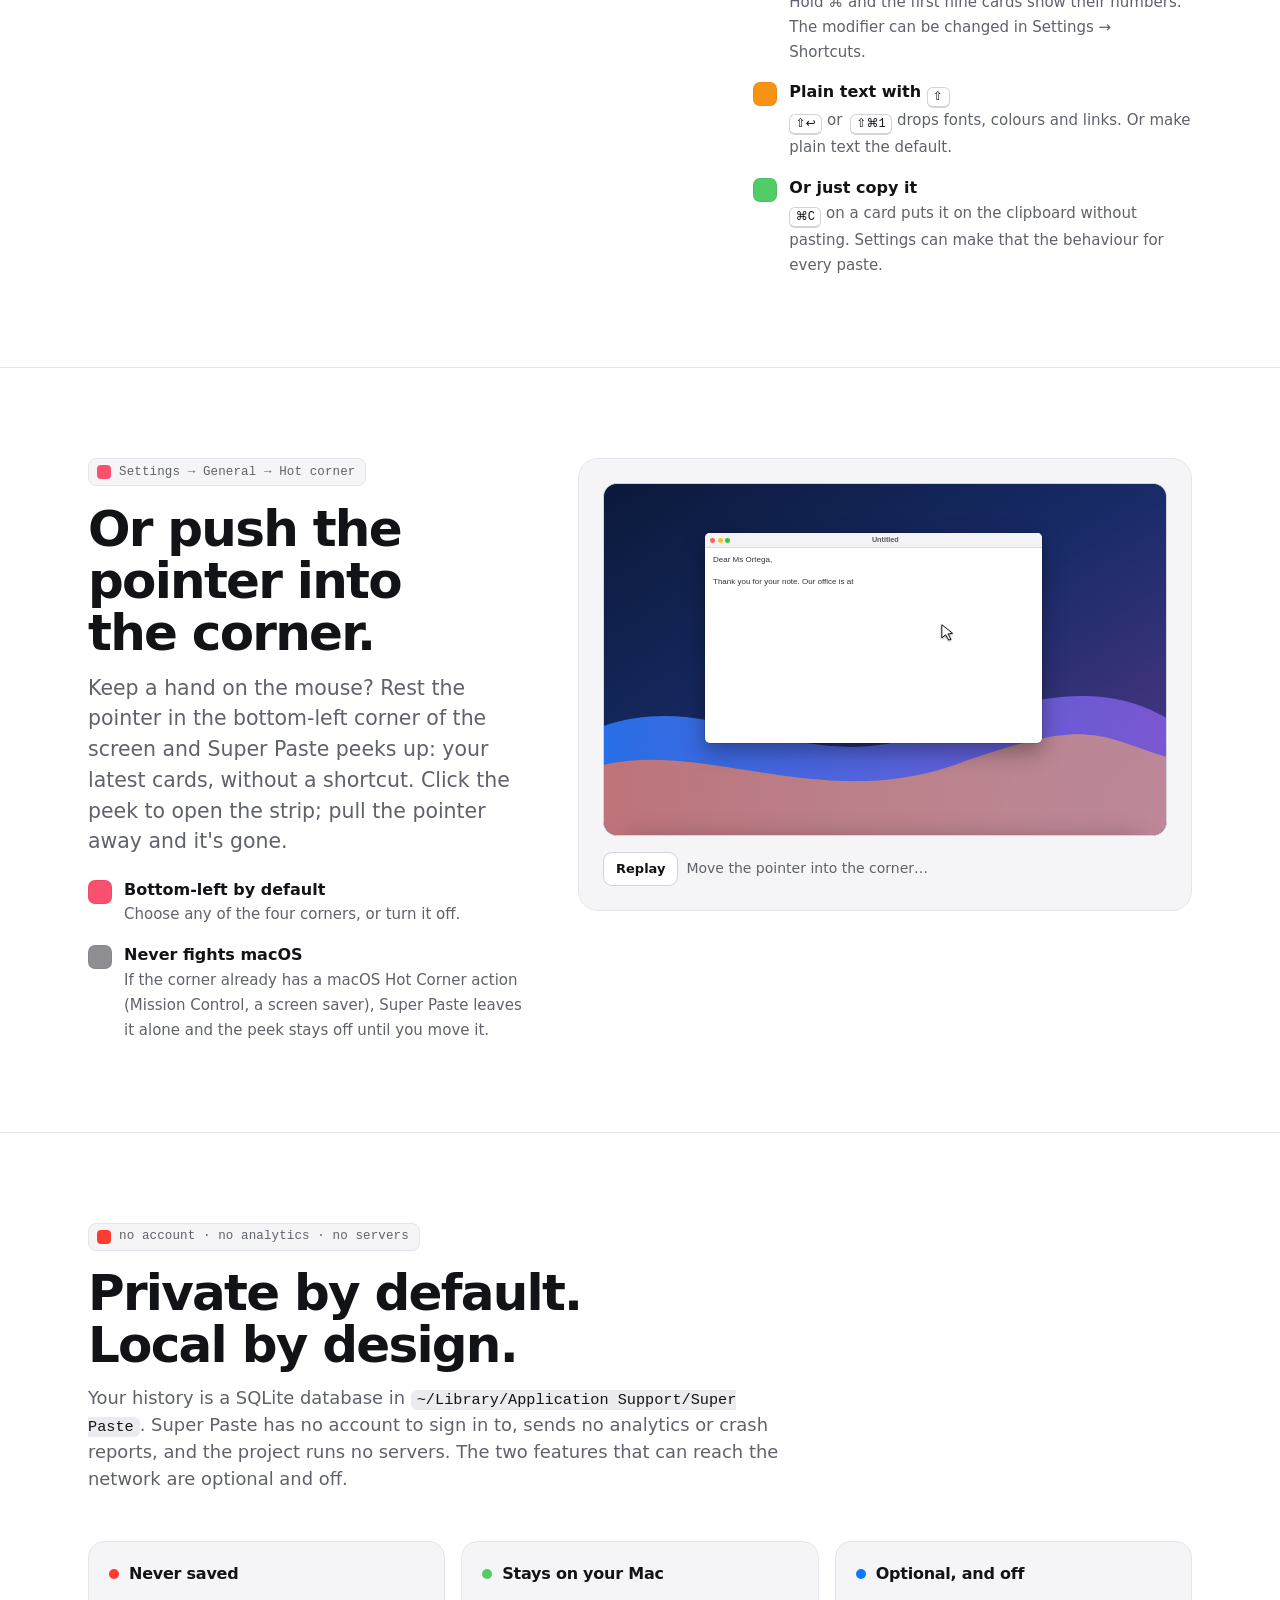
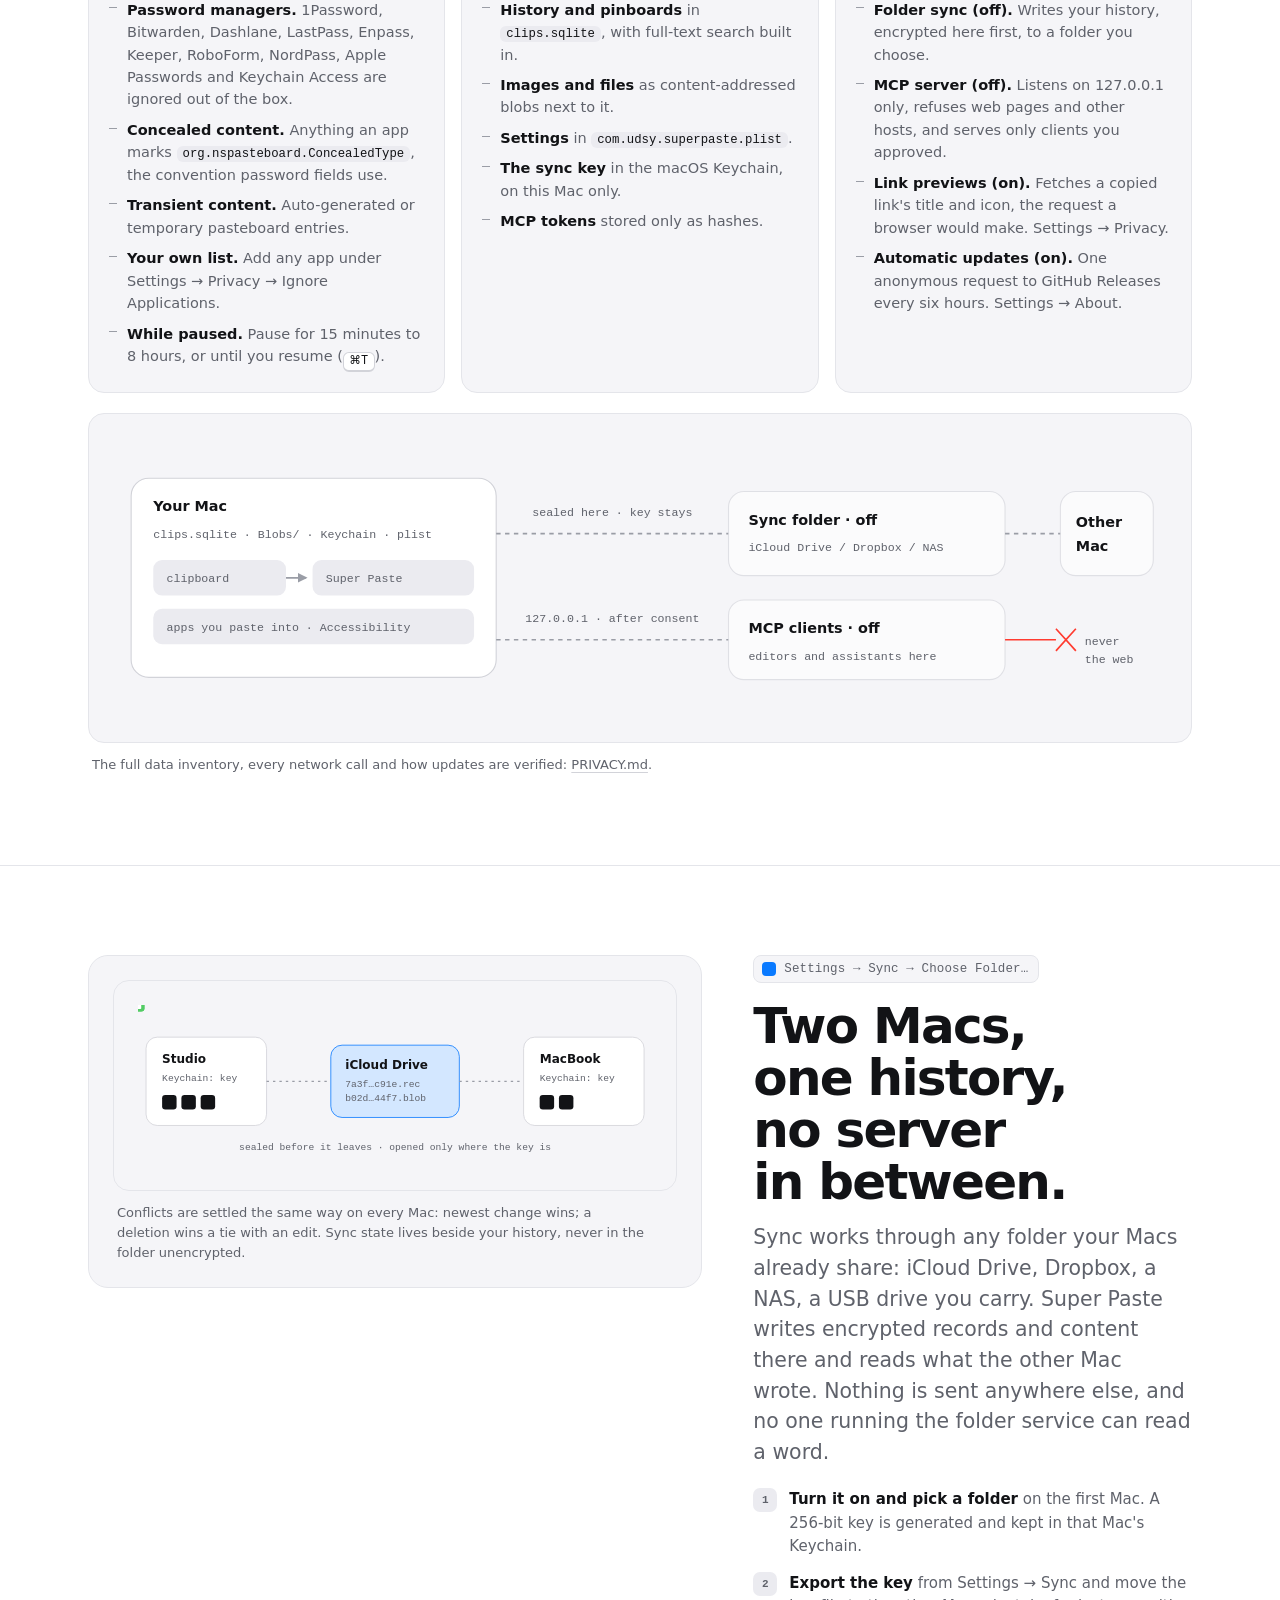
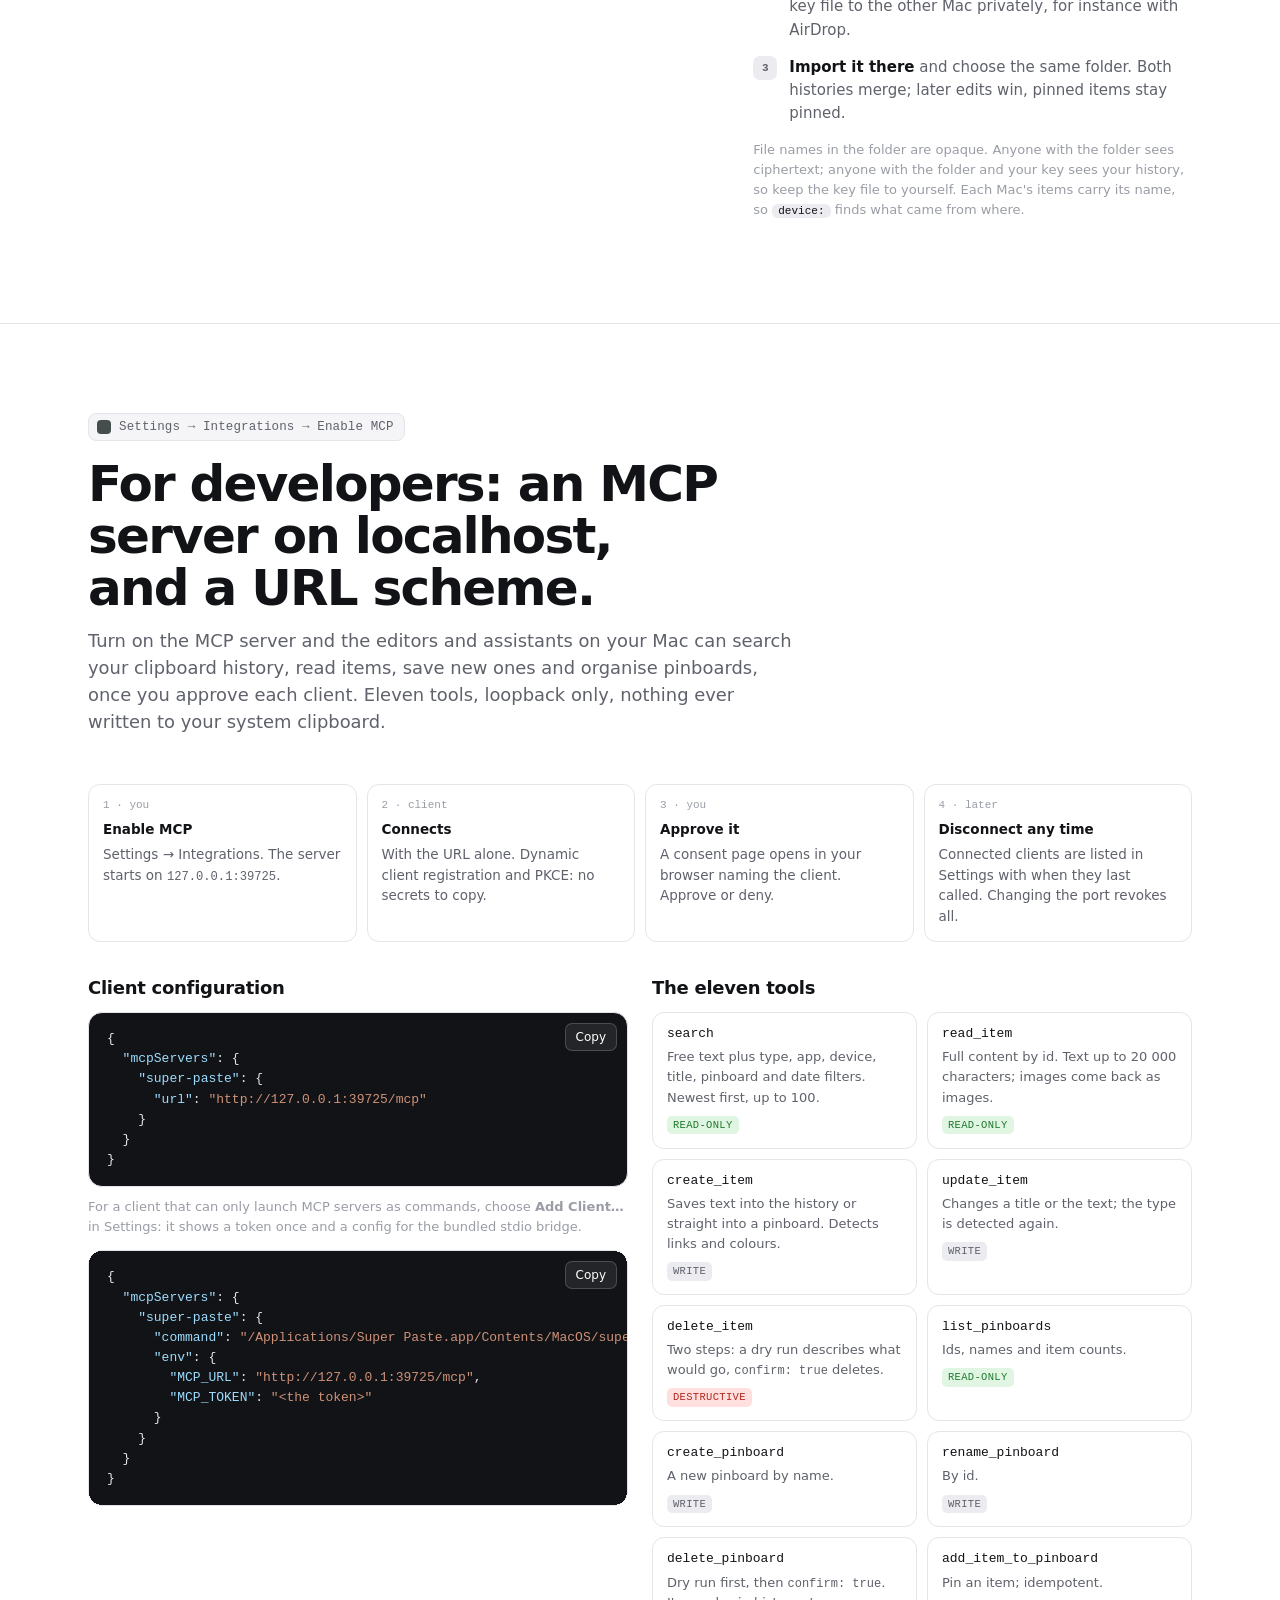
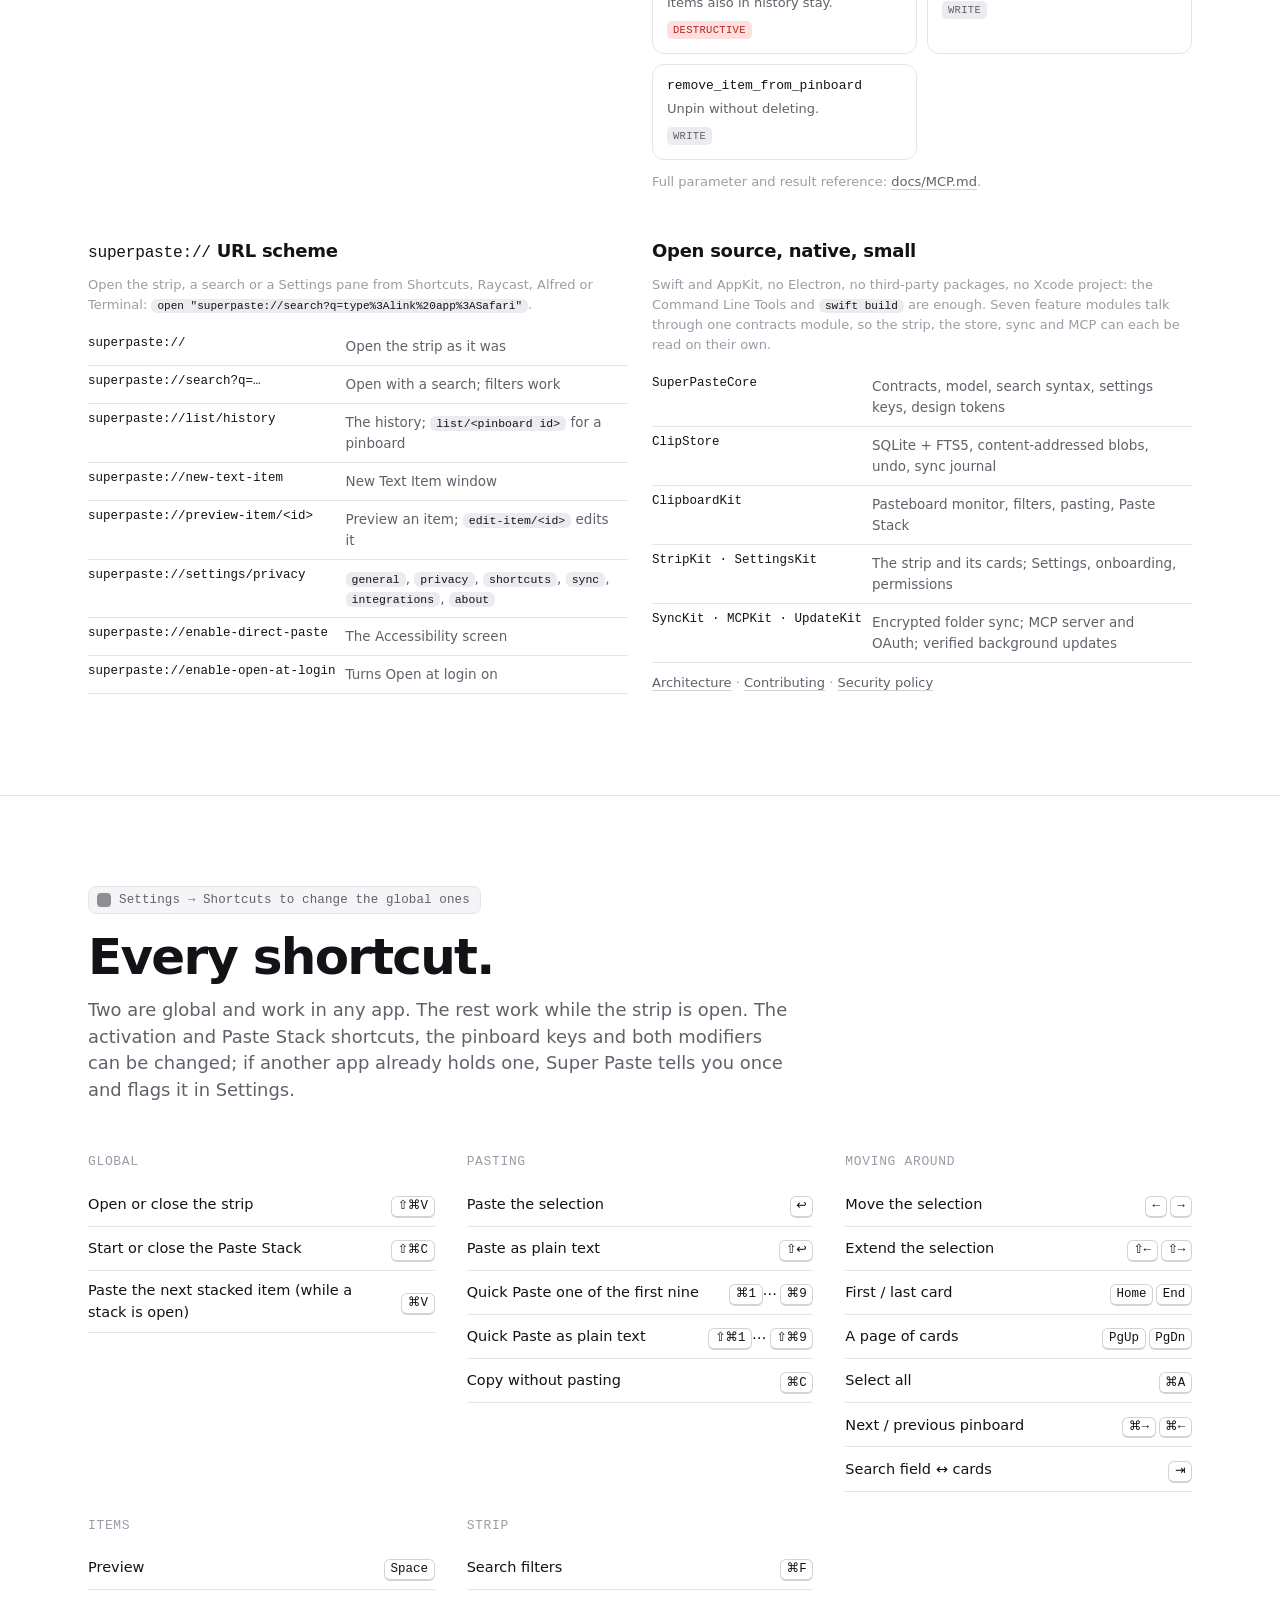
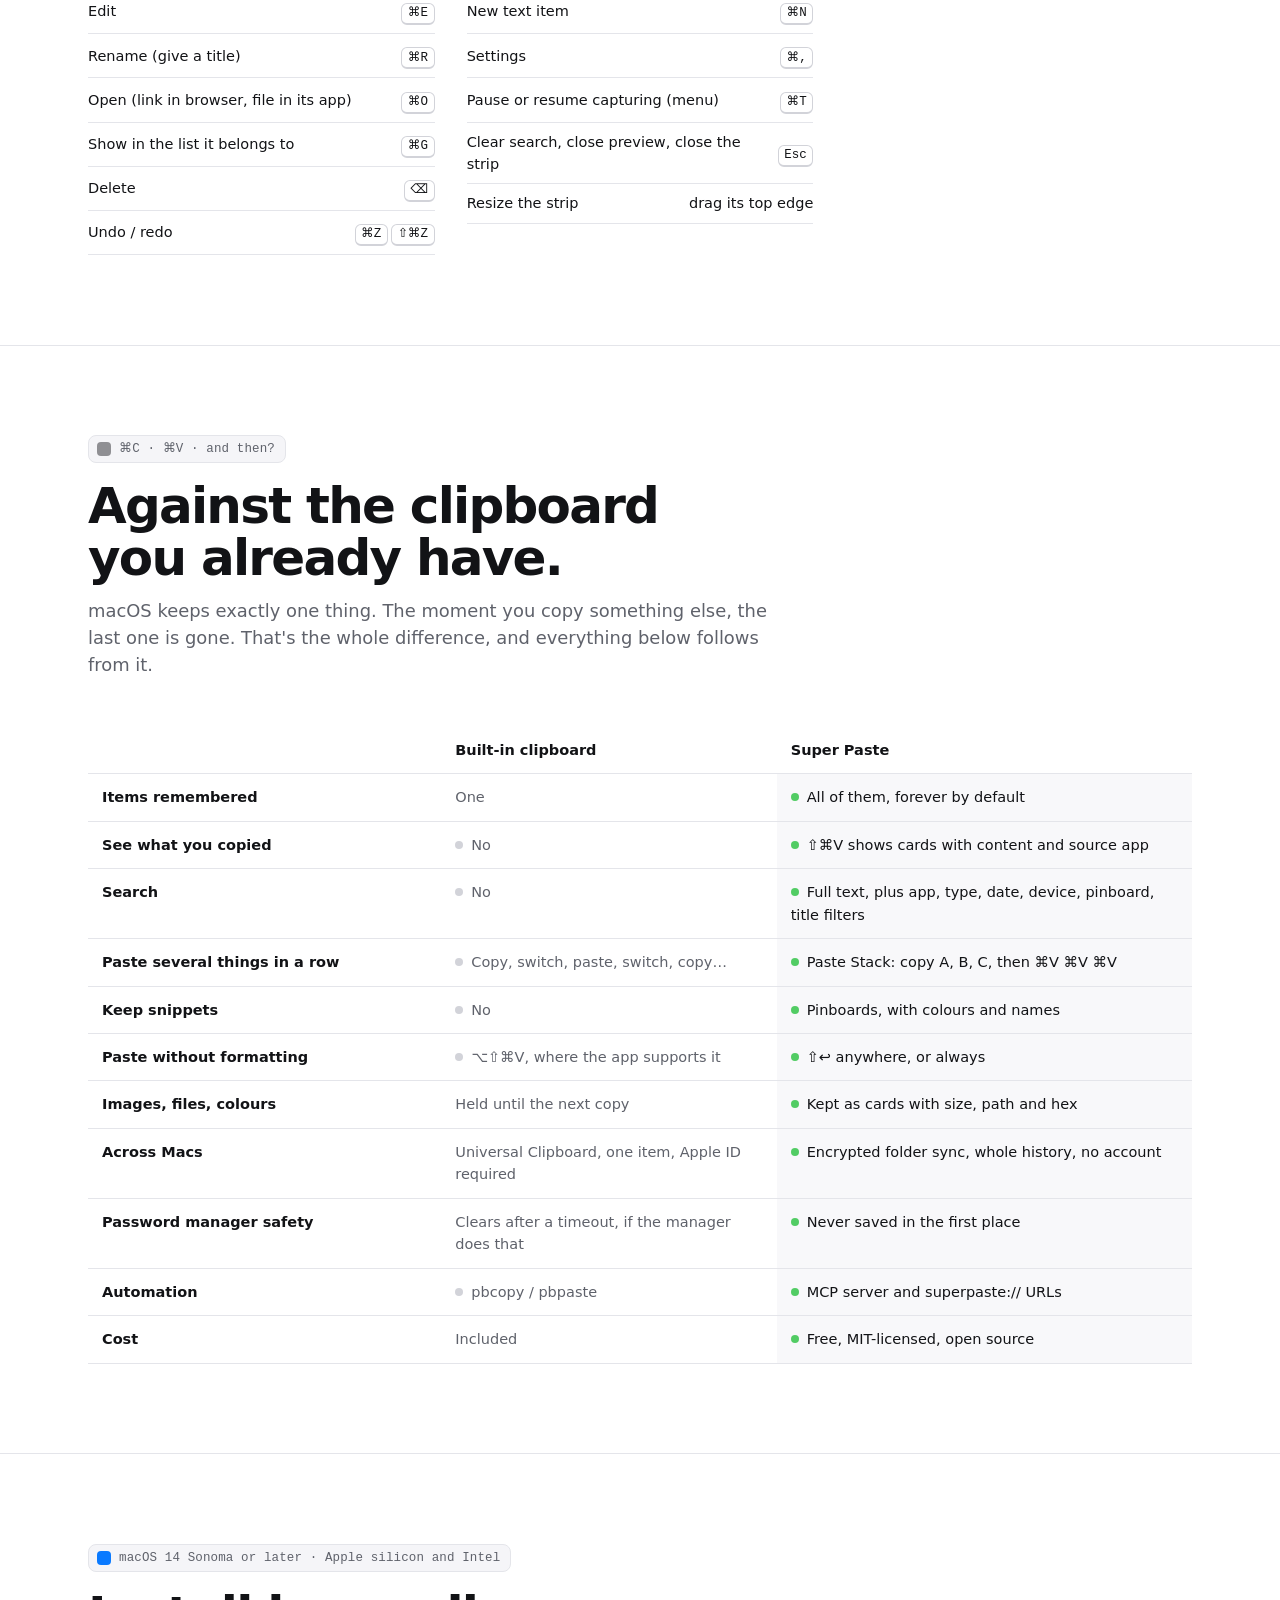
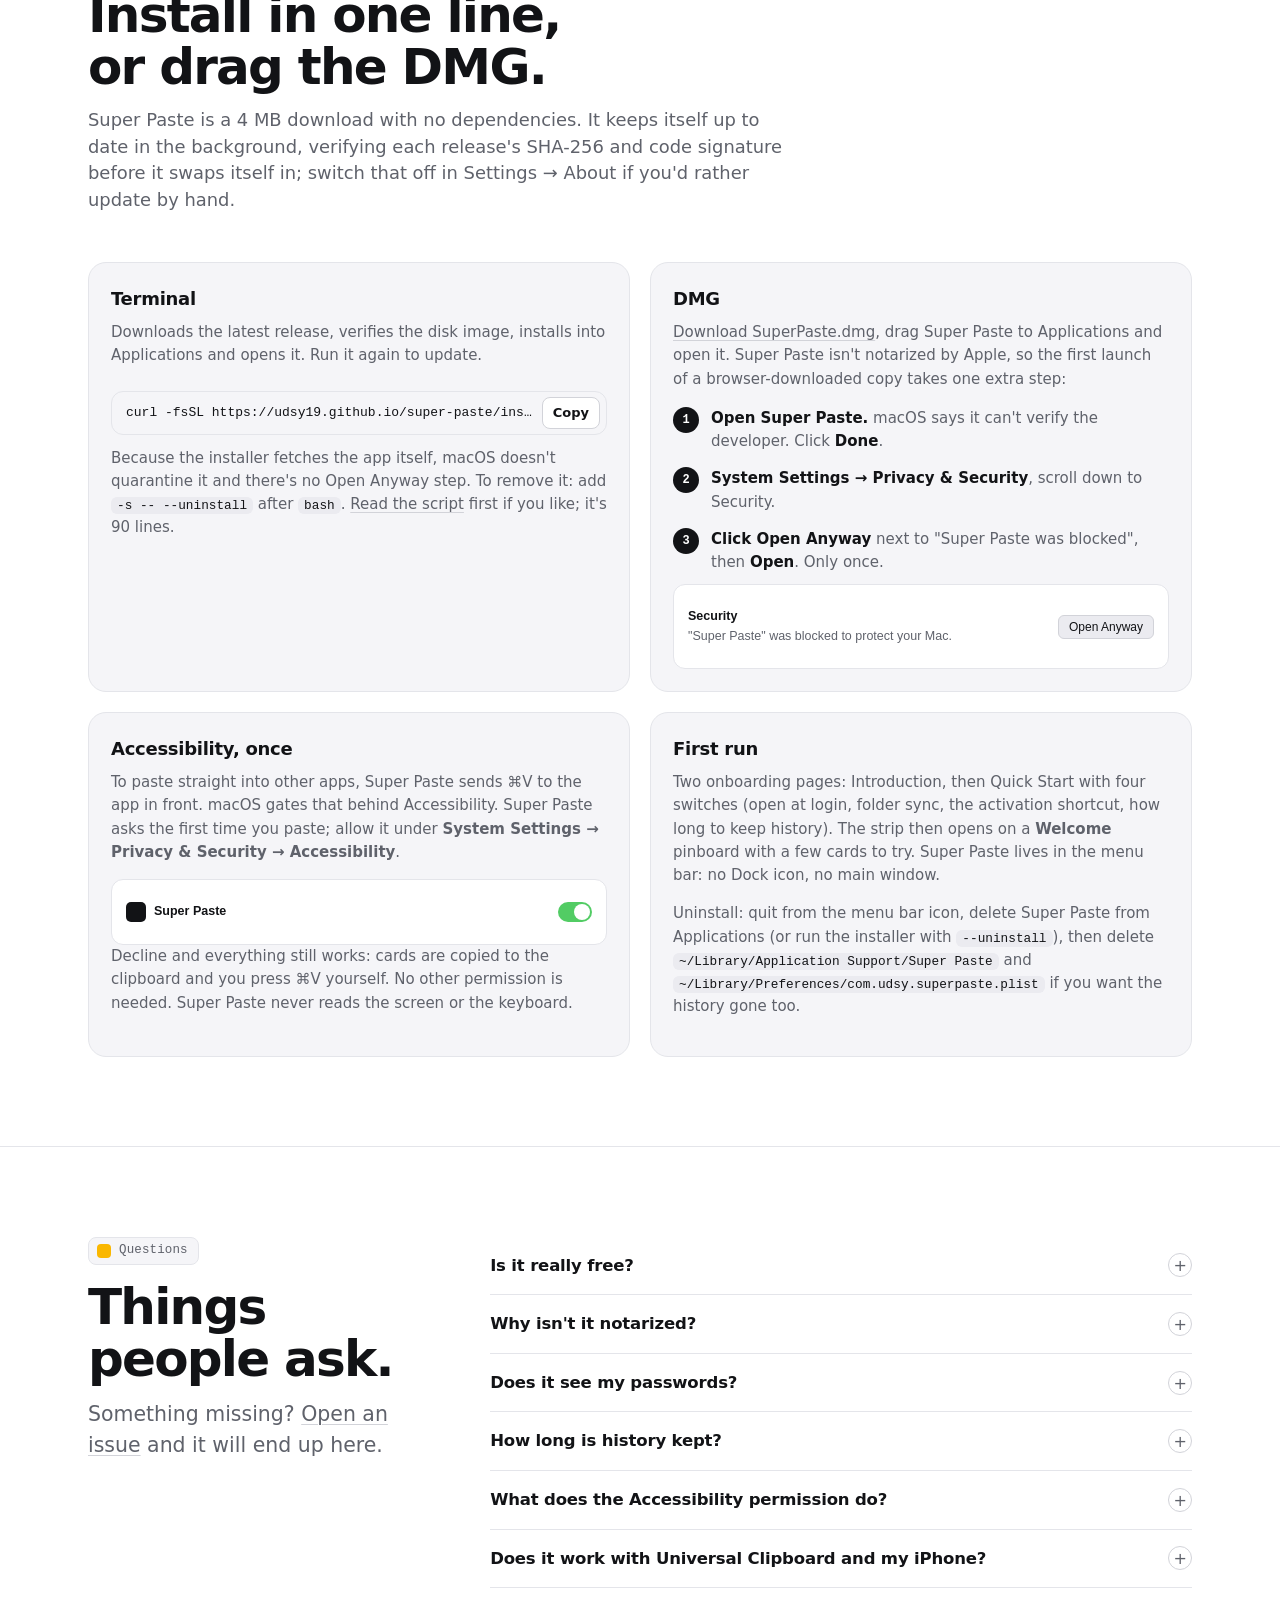
==== commit 0ab84633: "Website: a desktop-scene hero and a section for every feature A coded macOS desktop in which a copy " ====
--- a/website/index.html
+++ b/website/index.html
@@ -1,189 +1,817 @@
 <!doctype html>
-<html lang="en" class="no-js">
+<html lang="en">
 <head>
 <meta charset="utf-8">
 <meta name="viewport" content="width=device-width, initial-scale=1">
-<title>Super Paste, a clipboard manager for your Mac</title>
-<meta name="description" content="A free, open-source clipboard manager for macOS 14 and later: searchable history, pinboards, a Paste Stack and pasting into any app. Your history stays on your Mac.">
+<title>Super Paste — a clipboard manager for your Mac</title>
+<meta name="description" content="Super Paste is a free, open-source clipboard manager for macOS 14 and later. Everything you copy, searchable and one shortcut away: pinboards, a Paste Stack, direct paste into any app, encrypted folder sync and a local MCP server. No account, no telemetry.">
 <meta name="color-scheme" content="light dark">
 <meta name="theme-color" content="#FFFFFF" media="(prefers-color-scheme: light)">
-<meta name="theme-color" content="#121316" media="(prefers-color-scheme: dark)">
+<meta name="theme-color" content="#0E0F12" media="(prefers-color-scheme: dark)">
 <link rel="canonical" href="https://udsy19.github.io/super-paste/">
 <link rel="icon" href="icon.svg" type="image/svg+xml">
 <link rel="icon" href="favicon-32.png" sizes="32x32" type="image/png">
 <link rel="apple-touch-icon" href="apple-touch-icon.png">
 <meta property="og:type" content="website">
 <meta property="og:site_name" content="Super Paste">
-<meta property="og:title" content="Super Paste">
-<meta property="og:description" content="Everything you copy, one shortcut away. A free, open-source clipboard manager for your Mac.">
+<meta property="og:title" content="Super Paste — a clipboard manager for your Mac">
+<meta property="og:description" content="Everything you copy, searchable and one shortcut away. Free, open source, local-first. macOS 14+.">
 <meta property="og:url" content="https://udsy19.github.io/super-paste/">
 <meta property="og:image" content="https://udsy19.github.io/super-paste/og.png">
 <meta property="og:image:width" content="1200">
 <meta property="og:image:height" content="630">
-<meta property="og:image:alt" content="Super Paste: everything you copy, one shortcut away. A row of clipboard cards along the bottom.">
+<meta property="og:image:alt" content="Super Paste: the strip of clipboard cards along the bottom of a Mac screen.">
 <meta name="twitter:card" content="summary_large_image">
-<link rel="preload" href="fonts/funnel-display.woff2" as="font" type="font/woff2" crossorigin>
-<link rel="preload" href="fonts/funnel-sans.woff2" as="font" type="font/woff2" crossorigin>
+<link rel="preload" href="fonts/onest.woff2" as="font" type="font/woff2" crossorigin>
+<link rel="preload" href="fonts/jetbrains-mono.woff2" as="font" type="font/woff2" crossorigin>
 <link rel="stylesheet" href="styles.css">
-<script>document.documentElement.className = "js";</script>
+<script>
+  document.documentElement.classList.add("js");
+  try { var t = localStorage.getItem("sp-theme"); if (t === "dark" || t === "light") document.documentElement.setAttribute("data-theme", t); } catch (e) {}
+</script>
 <script src="app.js" defer></script>
 </head>
 <body>
 <a class="skip" href="#main">Skip to content</a>
 
-<header class="nav wrap">
-  <a class="brand" href="./" aria-label="Super Paste home">
-    <img src="icon.svg" alt="" width="32" height="32">
-    <span>Super Paste</span>
-  </a>
-  <nav aria-label="Main">
-    <a class="nav-wide" href="#features">Features</a>
-    <a class="nav-wide" href="#privacy">Privacy</a>
-    <a href="https://github.com/udsy19/super-paste">GitHub</a>
-    <a class="nav-download" href="#install">Download</a>
-  </nav>
+<svg width="0" height="0" style="position:absolute" aria-hidden="true">
+  <defs>
+    <!-- App icons, simplified. -->
+    <symbol id="ic-safari" viewBox="0 0 64 64"><rect width="64" height="64" rx="14" fill="url(#g-safari)"/><circle cx="32" cy="32" r="22" fill="#fff"/><circle cx="32" cy="32" r="20" fill="#1C8CFF"/><circle cx="32" cy="32" r="19" fill="none" stroke="#fff" stroke-width="1" stroke-dasharray="1 3.1"/><path d="M44 20 L35 35 L29 29 Z" fill="#fff"/><path d="M20 44 L29 29 L35 35 Z" fill="#FF3B30"/></symbol>
+    <linearGradient id="g-safari" x1="0" y1="0" x2="0" y2="1"><stop offset="0" stop-color="#FFF"/><stop offset="1" stop-color="#E8E8ED"/></linearGradient>
+    <symbol id="ic-notes" viewBox="0 0 64 64"><rect width="64" height="64" rx="14" fill="#fff"/><rect width="64" height="18" rx="0" fill="#F9D64C"/><rect width="64" height="14" rx="14" fill="#F9D64C"/><path d="M14 30h36M14 40h36M14 50h24" stroke="#C9C9CF" stroke-width="2.5" stroke-linecap="round"/></symbol>
+    <symbol id="ic-mail" viewBox="0 0 64 64"><rect width="64" height="64" rx="14" fill="url(#g-mail)"/><rect x="12" y="18" width="40" height="28" rx="5" fill="#fff"/><path d="M14 22 L32 36 L50 22" fill="none" stroke="#1E7CF2" stroke-width="2.5" stroke-linejoin="round"/></symbol>
+    <linearGradient id="g-mail" x1="0" y1="0" x2="0" y2="1"><stop offset="0" stop-color="#4DA2FF"/><stop offset="1" stop-color="#1A6DE0"/></linearGradient>
+    <symbol id="ic-photos" viewBox="0 0 64 64"><rect width="64" height="64" rx="14" fill="#fff"/><g transform="translate(32 32)"><ellipse rx="7" ry="15" cy="-10" fill="#F5B400" opacity=".9"/><ellipse rx="7" ry="15" cy="-10" fill="#F28C28" opacity=".9" transform="rotate(45)"/><ellipse rx="7" ry="15" cy="-10" fill="#E5464B" opacity=".9" transform="rotate(90)"/><ellipse rx="7" ry="15" cy="-10" fill="#C85CC2" opacity=".9" transform="rotate(135)"/><ellipse rx="7" ry="15" cy="-10" fill="#4B7BE5" opacity=".9" transform="rotate(180)"/><ellipse rx="7" ry="15" cy="-10" fill="#30B2D9" opacity=".9" transform="rotate(225)"/><ellipse rx="7" ry="15" cy="-10" fill="#5FC24F" opacity=".9" transform="rotate(270)"/><ellipse rx="7" ry="15" cy="-10" fill="#B8D64A" opacity=".9" transform="rotate(315)"/></g></symbol>
+    <symbol id="ic-finder" viewBox="0 0 64 64"><rect width="64" height="64" rx="14" fill="#3B8EFF"/><path d="M0 0h32v64H0z" fill="#fff" opacity=".9" style="mix-blend-mode:overlay"/><rect width="32" height="64" rx="14" fill="#E9F2FF"/><rect x="18" width="14" height="64" fill="#E9F2FF"/><path d="M22 24v8M42 24v8" stroke="#223" stroke-width="3" stroke-linecap="round"/><path d="M18 42c6 7 22 7 28 0" fill="none" stroke="#223" stroke-width="3" stroke-linecap="round"/></symbol>
+    <symbol id="ic-terminal" viewBox="0 0 64 64"><rect width="64" height="64" rx="14" fill="#2B2B2E"/><rect x="6" y="10" width="52" height="44" rx="6" fill="#111"/><path d="M14 22l8 6-8 6" fill="none" stroke="#fff" stroke-width="3" stroke-linecap="round" stroke-linejoin="round"/><path d="M26 36h12" stroke="#fff" stroke-width="3" stroke-linecap="round"/></symbol>
+    <symbol id="ic-meter" viewBox="0 0 64 64"><rect width="64" height="64" rx="14" fill="#2D6CF6"/><circle cx="32" cy="32" r="16" fill="#fff"/><circle cx="32" cy="32" r="10" fill="#111"/><circle cx="32" cy="32" r="4" fill="#fff"/></symbol>
+    <symbol id="ic-pages" viewBox="0 0 64 64"><rect width="64" height="64" rx="14" fill="#F39A1E"/><rect x="18" y="12" width="28" height="40" rx="3" fill="#fff"/><path d="M24 24h16M24 32h16M24 40h10" stroke="#E0E0E6" stroke-width="2.5" stroke-linecap="round"/><path d="M38 44l10-10 3 3-10 10-4 1z" fill="#111"/></symbol>
+    <symbol id="ic-xcode" viewBox="0 0 64 64"><rect width="64" height="64" rx="14" fill="#1C7CF4"/><path d="M18 46L46 18M22 18h24v24" fill="none" stroke="#fff" stroke-width="4" stroke-linecap="round" stroke-linejoin="round"/></symbol>
+    <symbol id="ic-sp" viewBox="0 0 64 64"><rect width="64" height="64" rx="14" fill="#fff"/><g fill="#141414"><rect x="19" y="28" width="26" height="16" rx="3.5"/><rect x="21" y="23" width="22" height="3" rx="1.5"/><rect x="23" y="18" width="18" height="3" rx="1.5"/></g></symbol>
+    <symbol id="ic-file" viewBox="0 0 64 80"><path d="M8 4h34l14 14v58H8z" fill="#fff" stroke="#C9C9D0"/><path d="M42 4v14h14" fill="#EDEDF1" stroke="#C9C9D0"/><path d="M18 36h28M18 46h28M18 56h18" stroke="#D6D6DC" stroke-width="3" stroke-linecap="round"/></symbol>
+    <symbol id="ic-folder" viewBox="0 0 64 80"><path d="M6 24h20l6 6h26v36H6z" fill="#62A9F5"/><path d="M6 32h52v34H6z" fill="#8CC3FF"/></symbol>
+    <symbol id="ic-cursor" viewBox="0 0 16 22"><path d="M1 1l14 11-6 1 4 7-3 1-4-7-5 4z" fill="#fff" stroke="#000" stroke-width="1.2" stroke-linejoin="round"/></symbol>
+  </defs>
+</svg>
+
+<header class="nav">
+  <div class="wrap">
+    <a class="brand" href="./" aria-label="Super Paste home"><img src="icon.svg" alt="" width="26" height="26">Super Paste</a>
+    <nav class="nav-links" aria-label="Sections" data-nav>
+      <a href="#types">History</a>
+      <a href="#search">Search</a>
+      <a href="#pinboards">Pinboards</a>
+      <a href="#stack">Paste Stack</a>
+      <a href="#paste">Paste</a>
+      <a href="#privacy">Privacy</a>
+      <a href="#sync">Sync</a>
+      <a href="#developers">Developers</a>
+      <a href="#shortcuts">Shortcuts</a>
+      <a href="#install">Install</a>
+      <a href="#faq">FAQ</a>
+    </nav>
+    <div class="nav-end">
+      <button class="icon-btn theme-btn" type="button" data-theme-toggle aria-label="Switch between light and dark">
+        <svg class="sun" viewBox="0 0 24 24" aria-hidden="true"><circle cx="12" cy="12" r="4"/><path d="M12 2v2M12 20v2M2 12h2M20 12h2M4.9 4.9l1.4 1.4M17.7 17.7l1.4 1.4M4.9 19.1l1.4-1.4M17.7 6.3l1.4-1.4"/></svg>
+        <svg class="moon" viewBox="0 0 24 24" aria-hidden="true"><path d="M20 14.5A8 8 0 0 1 9.5 4a8 8 0 1 0 10.5 10.5z"/></svg>
+      </button>
+      <a class="icon-btn" href="https://github.com/udsy19/super-paste" aria-label="GitHub repository"><svg viewBox="0 0 24 24" aria-hidden="true" style="fill:currentColor;stroke:none"><path d="M12 .5A11.5 11.5 0 0 0 8.4 22.9c.6.1.8-.3.8-.6v-2c-3.2.7-3.9-1.4-3.9-1.4-.5-1.3-1.3-1.7-1.3-1.7-1-.7.1-.7.1-.7 1.2.1 1.8 1.2 1.8 1.2 1 1.8 2.7 1.3 3.4 1 .1-.8.4-1.3.7-1.6-2.6-.3-5.3-1.3-5.3-5.7 0-1.3.5-2.3 1.2-3.1-.1-.3-.5-1.5.1-3.1 0 0 1-.3 3.2 1.2a11 11 0 0 1 5.8 0c2.2-1.5 3.2-1.2 3.2-1.2.6 1.6.2 2.8.1 3.1.8.8 1.2 1.8 1.2 3.1 0 4.4-2.7 5.4-5.3 5.7.4.4.8 1.1.8 2.2v3.2c0 .3.2.7.8.6A11.5 11.5 0 0 0 12 .5z"/></svg></a>
+      <a class="btn btn-primary" href="https://github.com/udsy19/super-paste/releases/latest/download/SuperPaste.dmg"><svg viewBox="0 0 24 24" width="16" height="16" aria-hidden="true" style="fill:none;stroke:currentColor;stroke-width:2;stroke-linecap:round;stroke-linejoin:round"><path d="M12 3v12M6 11l6 6 6-6M4 20h16"/></svg><span class="btn-label">Download</span></a>
+    </div>
+  </div>
 </header>
 
 <main id="main">
+
+  <!-- ============ Hero ============ -->
   <section class="hero wrap" aria-labelledby="hero-title">
-    <h1 id="hero-title">Everything you copy, one shortcut away.</h1>
-    <p class="lead">A clipboard manager for your Mac that keeps what you copy and pastes it back into any app.</p>
-
-    <div class="cmd" data-cmd>
-      <code>curl -fsSL https://udsy19.github.io/super-paste/install.sh | bash</code>
-      <button class="btn btn-quiet" type="button" data-copy-cmd>Copy</button>
-    </div>
-    <p class="fine">Free and open source. macOS 14 or later, Apple silicon and Intel.</p>
-
-    <p class="try">
-      <kbd>⇧⌘V</kbd> opens it in any app. Try it here: copy anything on this page, like
-      <button class="chip" type="button" data-copy="#2D6BFF" aria-label="Copy #2D6BFF"><span class="swatch" style="--swatch:#2D6BFF"></span>#2D6BFF</button>
-      or
-      <button class="chip" type="button" data-copy="https://github.com/udsy19/super-paste" aria-label="Copy the GitHub link">github.com/udsy19/super-paste</button>
-    </p>
-  </section>
-
-  <section class="feature wrap" id="features" aria-labelledby="pinboards-title">
-    <p class="keys"><kbd>⌘←</kbd> <kbd>⌘→</kbd> <span>switch pinboards</span></p>
-    <h2 id="pinboards-title">Keep the things you paste every week.</h2>
-    <p>History holds text, links, images, files and colours, each with the app it came from, for a day, a year or forever. Pinboards keep the rest: addresses, replies, colours, commands. Give each one a name and a colour. Anything on a pinboard stays when old history is cleared.</p>
-    <div class="tabs" role="group" aria-label="Show in the strip" data-tabs>
-      <button type="button" class="tab" aria-pressed="true" data-board="clipboard">
-        <svg class="tab-clock" viewBox="0 0 16 16" aria-hidden="true"><circle cx="8" cy="8" r="6.25"/><path d="M8 4.6V8l2.4 1.5"/></svg>Clipboard
-      </button>
-      <button type="button" class="tab" aria-pressed="false" data-board="travel"><span class="dot" style="--dot:#FA9214"></span>Travel</button>
-      <button type="button" class="tab" aria-pressed="false" data-board="work"><span class="dot" style="--dot:#62A9F5"></span>Work</button>
-      <button type="button" class="tab" aria-pressed="false" data-board="snippets"><span class="dot" style="--dot:#B663E0"></span>Snippets</button>
-    </div>
-    <p class="caption">Pick a pinboard to show only its items in the strip.</p>
-  </section>
-
-  <section class="feature wrap" aria-labelledby="search-title">
-    <p class="keys"><span>Type to search,</span> <kbd>⌘F</kbd> <span>for filters</span></p>
-    <h2 id="search-title">Find it by typing a few letters.</h2>
-    <p>Type as soon as the strip opens. Words match titles and content; filters narrow it down to an app, a type, a date, a device or a pinboard.</p>
-    <div class="search">
-      <label class="search-field">
-        <svg viewBox="0 0 16 16" aria-hidden="true"><circle cx="7" cy="7" r="4.75"/><path d="M10.5 10.5 14 14"/></svg>
-        <span class="visually-hidden">Search the strip</span>
-        <input type="search" id="search" placeholder="Search, or try type:link" autocomplete="off" spellcheck="false">
-      </label>
-      <p class="tokens"><span>Try</span>
-        <button type="button" class="token" data-token="type:link">type:link</button>
-        <button type="button" class="token" data-token="app:Mail">app:Mail</button>
-        <button type="button" class="token" data-token="pinboard:travel">pinboard:travel</button>
-        <button type="button" class="token" data-token="date:today">date:today</button>
-        <button type="button" class="token" data-token="lisboa">lisboa</button>
-      </p>
-    </div>
-  </section>
-
-  <section class="feature wrap" aria-labelledby="stack-title">
-    <p class="keys"><kbd>⇧⌘C</kbd> <span>start a Paste Stack</span></p>
-    <h2 id="stack-title">Paste a list, in order.</h2>
-    <p>Press ⇧⌘C and copy a few things in a row. Each ⌘V then pastes the next one in the order you copied them, so a form or an address takes three keystrokes instead of three trips back and forth.</p>
-    <div class="stack-demo" data-stack>
-      <div class="stack-panel">
-        <p class="pane-label"><span>Paste Stack</span> <span class="pane-count" data-stack-count>Empty</span></p>
-        <ol class="stack-list" data-stack-list aria-label="Paste Stack items"></ol>
-      </div>
-      <div class="paste-target">
-        <p class="pane-label" id="target-label"><span>Delivery address</span></p>
-        <div class="target-field" role="textbox" aria-readonly="true" aria-multiline="true" aria-labelledby="target-label" data-target><span class="caret" aria-hidden="true"></span></div>
-      </div>
-    </div>
-    <div class="stack-actions">
-      <button type="button" class="btn btn-quiet" data-stack-add>Add three</button>
-      <button type="button" class="btn btn-quiet" data-stack-paste disabled>Paste next <kbd>⌘V</kbd></button>
-      <button type="button" class="btn btn-text" data-stack-reset hidden>Start over</button>
-    </div>
-  </section>
-
-  <section class="feature wrap" id="privacy" aria-labelledby="privacy-title">
-    <h2 id="privacy-title">Private by default.</h2>
-    <p class="lead">Your history lives in a database on your Mac. There’s no account, no analytics and no telemetry, and the project runs no servers.</p>
-    <p>Nothing you copy in a password manager is saved, and neither is anything an app marks as concealed or temporary. Add your own apps to ignore, or pause capturing for 15 minutes up to 8 hours.</p>
-
-    <h3>On until you switch them off</h3>
-    <dl class="facts">
-      <div><dt>Updates</dt><dd>One anonymous request to GitHub a minute after launch and every six hours after. A new version is checked against its published checksum and signature, then installed in the background.</dd></div>
-      <div><dt>Link previews</dt><dd>When you copy a link, Super Paste fetches the page’s title and icon, the same request your browser makes to open it.</dd></div>
-    </dl>
-    <h3>Off until you switch them on</h3>
-    <dl class="facts">
-      <div><dt>Folder sync</dt><dd>Keeps your Macs in step through a folder they share, in iCloud Drive, Dropbox or anywhere else. Everything is encrypted on your Mac before it’s written there.</dd></div>
-      <div><dt>MCP server</dt><dd>Lets assistant apps you approve search your history, on this Mac only. It listens on 127.0.0.1 and turns away web pages and other computers.</dd></div>
-    </dl>
-    <p class="more"><a href="https://github.com/udsy19/super-paste/blob/main/PRIVACY.md">Read the privacy policy</a></p>
-  </section>
-
-  <section class="feature install wrap" id="install" aria-labelledby="install-title">
-    <img class="install-icon" src="icon.svg" alt="" width="88" height="88">
-    <h2 id="install-title">Install it in one line.</h2>
-    <p>Paste this into Terminal. It downloads the latest release, moves it to Applications and opens it.</p>
-    <div class="cmd" data-cmd>
-      <code>curl -fsSL https://udsy19.github.io/super-paste/install.sh | bash</code>
-      <button class="btn btn-quiet" type="button" data-copy-cmd>Copy</button>
-    </div>
-    <div class="dmg">
-      <a class="btn btn-primary" href="https://github.com/udsy19/super-paste/releases/latest/download/SuperPaste.dmg">Download the DMG</a>
-      <span class="fine">Universal: Apple silicon and Intel</span>
-    </div>
-    <p>Super Paste isn’t notarized by Apple, so macOS stops the first launch of a downloaded copy. Open System Settings → Privacy &amp; Security and click <strong>Open Anyway</strong>. You do this once, and the one-line installer skips it.</p>
-    <p>On first launch, allow Accessibility when Super Paste asks, so it can paste straight into the app you’re in. Without it, items go to the clipboard and you press ⌘V yourself.</p>
-    <p class="fine">Requires macOS 14 Sonoma or later. Super Paste keeps itself up to date; switch that off in Settings → About. To remove it, run the same command with <code>-s -- --uninstall</code> after <code>bash</code>.</p>
+    <div class="hero-copy">
+      <span class="eyebrow" style="--hdr: var(--h-blue)">Free · open source · macOS 14+ · <kbd>⇧⌘V</kbd></span>
+      <h1 id="hero-title">Everything you copy, <span class="lite">kept.</span></h1>
+      <p class="lead">Super Paste remembers what you copy on your Mac: text, links, images, files, colours. Press <strong>⇧⌘V</strong> in any app, find the thing from an hour or a year ago, and paste it right where you are. <strong>Nothing leaves your Mac.</strong></p>
+      <div class="cta">
+        <a class="btn btn-primary" href="https://github.com/udsy19/super-paste/releases/latest/download/SuperPaste.dmg">Download for Mac</a>
+        <div class="cmd" data-cmd>
+          <code><span class="dim">$</span> curl -fsSL https://udsy19.github.io/super-paste/install.sh | bash</code>
+          <button class="btn btn-quiet" type="button" data-copy="curl -fsSL https://udsy19.github.io/super-paste/install.sh | bash">Copy</button>
+        </div>
+      </div>
+      <p class="fine">Universal binary · MIT licence · no account, no telemetry · <a href="#install">not notarized: Open Anyway once</a></p>
+    </div>
+
+    <div class="scene-wrap">
+      <div class="scene" data-scene role="img" aria-label="A Mac desktop. A line of text is copied in Notes, the Super Paste strip slides up from the bottom with a new card at the front, the selection moves between cards, and a double-click pastes a link into a Mail message.">
+        <svg class="wallpaper" viewBox="0 0 1440 900" preserveAspectRatio="xMidYMid slice" aria-hidden="true">
+          <defs>
+            <linearGradient id="wp" x1="0" y1="0" x2="1" y2="1"><stop offset="0" stop-color="#0b1a3a"/><stop offset=".5" stop-color="#1b2d6b"/><stop offset="1" stop-color="#5a3a8f"/></linearGradient>
+            <linearGradient id="wv1" x1="0" y1="0" x2="1" y2="0"><stop offset="0" stop-color="#2d7cff" stop-opacity=".9"/><stop offset="1" stop-color="#9a6bff" stop-opacity=".7"/></linearGradient>
+            <linearGradient id="wv2" x1="0" y1="0" x2="1" y2="0"><stop offset="0" stop-color="#ff7a59" stop-opacity=".75"/><stop offset="1" stop-color="#ffb86b" stop-opacity=".55"/></linearGradient>
+            <linearGradient id="wv3" x1="0" y1="0" x2="1" y2="0"><stop offset="0" stop-color="#19d3c5" stop-opacity=".55"/><stop offset="1" stop-color="#2d7cff" stop-opacity=".5"/></linearGradient>
+          </defs>
+          <rect width="1440" height="900" fill="url(#wp)"/>
+          <path d="M0 620 C 300 520, 500 760, 820 640 S 1300 520, 1440 600 V900 H0Z" fill="url(#wv1)"/>
+          <path d="M0 720 C 260 660, 560 840, 900 720 S 1250 640, 1440 700 V900 H0Z" fill="url(#wv2)"/>
+          <path d="M0 800 C 300 740, 620 880, 980 790 S 1300 760, 1440 820 V900 H0Z" fill="url(#wv3)"/>
+          <circle cx="1180" cy="210" r="150" fill="#ffd27a" opacity=".12"/>
+        </svg>
+
+        <div class="menubar" aria-hidden="true">
+          <svg class="apple" viewBox="0 0 24 24" fill="#fff"><path d="M16.4 12.7c0-2.5 2-3.6 2.1-3.7-1.2-1.7-3-1.9-3.6-2-1.5-.2-3 .9-3.8.9-.8 0-2-.9-3.3-.9-1.7 0-3.3 1-4.1 2.5-1.8 3.1-.5 7.6 1.3 10.1.9 1.2 1.9 2.6 3.2 2.6 1.3-.1 1.8-.8 3.3-.8 1.6 0 2 .8 3.3.8 1.4 0 2.3-1.3 3.1-2.5 1-1.4 1.4-2.8 1.4-2.9 0 0-2.7-1-2.9-4.1zM13.9 5.4c.7-.8 1.2-2 1-3.2-1 0-2.2.7-2.9 1.5-.6.7-1.2 1.9-1 3 1.1.1 2.2-.5 2.9-1.3z"/></svg>
+          <span class="appname" data-mb-app>Mail</span><span>File</span><span>Edit</span><span>View</span><span>Mailbox</span><span>Message</span><span>Format</span><span>Window</span><span>Help</span>
+          <span class="spacer"></span>
+          <span class="sp-status" data-mb-sp><svg viewBox="0 0 64 64"><use href="#ic-sp"/></svg></span>
+          <svg class="mb-icon" viewBox="0 0 24 24"><path d="M12 18a2 2 0 1 0 0 4 2 2 0 0 0 0-4zm-4.2-3.3 1.4 1.4a4 4 0 0 1 5.6 0l1.4-1.4a6 6 0 0 0-8.4 0zM4.9 11.8l1.4 1.4a8 8 0 0 1 11.4 0l1.4-1.4a10 10 0 0 0-14.2 0zM2 8.9l1.4 1.4a12 12 0 0 1 17.2 0L22 8.9A14 14 0 0 0 2 8.9z"/></svg>
+          <svg class="mb-icon" viewBox="0 0 28 14"><rect x="1" y="1" width="23" height="12" rx="3" fill="none" stroke="#fff" stroke-width="1.5"/><rect x="3" y="3" width="17" height="8" rx="1.5"/><path d="M25.5 5v4a2 2 0 0 0 0-4z"/></svg>
+          <span class="clock">Sat 18 Oct&nbsp; 9:41</span>
+        </div>
+
+        <div class="win win-notes back" data-win="notes" aria-hidden="true">
+          <div class="win-bar"><div class="lights"><i></i><i></i><i></i></div><span class="win-title">Lisbon offsite</span><div class="win-tools"><i></i><i></i></div></div>
+          <div class="notes-body">
+            <h4>Lisbon offsite</h4>
+            <div class="date">18 October 2026 at 09:38</div>
+            <p>Team dinner Thursday. Book the rooftop place if they have a table for 12.</p>
+            <p>Hotel: <span class="sel" data-sel>Rua Garrett 73, 1200-203 Lisboa</span></p>
+            <p>Flights out of SFO, back on the Sunday.</p>
+          </div>
+        </div>
+
+        <div class="win win-mail front" data-win="mail" aria-hidden="true">
+          <div class="win-bar"><div class="lights"><i></i><i></i><i></i></div><span class="win-title">Lisbon offsite — logistics</span><div class="win-tools"><i></i><i></i><i></i></div></div>
+          <div class="mail-head">
+            <div><b>To:</b><span class="pill">Priya Natarajan</span></div>
+            <div><b>Subject:</b><span>Lisbon offsite — logistics</span></div>
+          </div>
+          <div class="mail-body">Hi Priya,
+
+The offsite is confirmed for 12–14 November. Here's where we're staying:
+<span class="ins" data-ins-1></span><span class="ins" data-ins-2></span><span class="caret"></span></div>
+        </div>
+
+        <div class="keyhint k-copy" data-key="copy"><kbd>⌘C</kbd><span class="lbl">copy in any app</span></div>
+        <div class="keyhint k-open" data-key="open"><kbd>⇧⌘V</kbd><span class="lbl">open the strip</span></div>
+        <div class="keyhint k-arrows" data-key="arrows"><kbd>←</kbd><kbd>→</kbd><span class="lbl">move the selection</span></div>
+        <div class="keyhint k-return" data-key="return"><kbd>↩</kbd><span class="lbl">paste into Mail</span></div>
+        <div class="keyhint k-dbl" data-key="dbl"><span class="lbl">double-click pastes too</span></div>
+
+        <div class="hud" data-hud><svg viewBox="0 0 24 24"><path d="M8 7V5a2 2 0 0 1 2-2h9a2 2 0 0 1 2 2v9a2 2 0 0 1-2 2h-2"/><rect x="3" y="7" width="14" height="14" rx="2"/></svg><span>Copied</span></div>
+
+        <div class="strip" data-strip aria-hidden="true">
+          <div class="strip-bar">
+            <span class="search"><svg viewBox="0 0 24 24"><circle cx="11" cy="11" r="7"/><path d="M20 20l-3.5-3.5"/></svg></span>
+            <div class="tabs">
+              <span class="chip on"><svg viewBox="0 0 24 24" fill="none" stroke="currentColor" stroke-width="1.8" stroke-linecap="round"><path d="M3 12a9 9 0 1 0 3-6.7"/><path d="M3 4v5h5M12 7v5l3 2"/></svg>Clipboard</span>
+              <span class="chip" style="--c: var(--h-orange)"><i class="dot"></i>Travel</span>
+              <span class="chip" style="--c: var(--h-purple)"><i class="dot"></i>Work</span>
+              <span class="chip" style="--c: var(--h-green)"><i class="dot"></i>Snippets</span>
+              <span class="chip">+</span>
+            </div>
+            <span class="more">···</span>
+          </div>
+          <div class="cards" data-scene-cards></div>
+        </div>
+
+        <svg class="pointer" data-pointer viewBox="0 0 16 22"><use href="#ic-cursor"/></svg>
+      </div>
+
+      <div class="scene-steps" role="group" aria-label="Steps of the demo" data-steps>
+        <button class="step" type="button" data-step="0"><span class="n">1</span>Copy in Notes</button>
+        <button class="step" type="button" data-step="1"><span class="n">2</span>⇧⌘V opens the strip</button>
+        <button class="step" type="button" data-step="2"><span class="n">3</span>Return pastes</button>
+        <button class="step" type="button" data-step="3"><span class="n">4</span>Pick an older card</button>
+        <button class="step" type="button" data-step="4"><span class="n">5</span>Double-click pastes</button>
+        <span class="sp"></span>
+        <button class="step replay" type="button" data-replay><svg viewBox="0 0 24 24" width="14" height="14" aria-hidden="true" style="fill:none;stroke:currentColor;stroke-width:2;stroke-linecap:round;stroke-linejoin:round"><path d="M3 12a9 9 0 1 0 3-6.7"/><path d="M3 4v5h5"/></svg>Replay</button>
+      </div>
+    </div>
+  </section>
+
+  <!-- ============ History / types ============ -->
+  <section class="sec" id="types" aria-labelledby="types-title">
+    <div class="wrap">
+      <div class="sec-head reveal">
+        <span class="eyebrow" style="--hdr: var(--h-orange)">type:text · link · image · file · color</span>
+        <h2 id="types-title">Everything you copy, as a card.</h2>
+        <p class="lead">Each copy becomes a card with the app it came from across the top, the content below, and the details a glance needs: character count, link title and domain, pixel size, file path, hex code. The same thing copied twice moves to the front instead of piling up.</p>
+      </div>
+      <div class="types-grid reveal" data-types></div>
+      <p class="demo-note">History is kept <b>forever</b> by default; shorten it in Settings → General (a day to a year). Pinned items are never deleted. Rich text keeps its formatting and pastes as plain text when you hold <kbd>⇧</kbd>.</p>
+    </div>
+  </section>
+
+  <!-- ============ Search ============ -->
+  <section class="sec" id="search" aria-labelledby="search-title">
+    <div class="wrap">
+      <div class="two">
+        <div class="sticky reveal">
+          <span class="eyebrow" style="--hdr: var(--h-blue)">app:Safari type:link date:today</span>
+          <h2 id="search-title">Find anything by typing a few letters.</h2>
+          <p class="lead">Type as soon as the strip opens. Words match titles and content by word prefix, ignoring case and accents. Add a filter to narrow by app, type, date, device, pinboard or title. Filters of the same kind OR together; different kinds AND together.</p>
+          <p class="fine"><kbd>⌘F</kbd> opens a filter browser with the apps, dates, devices, pinboards and types in your history, so you never have to remember the syntax.</p>
+          <div class="table-wrap">
+            <table class="syntax" aria-label="Search syntax">
+              <thead><tr><th>Token</th><th>Matches</th></tr></thead>
+              <tbody>
+                <tr><td><code>words</code></td><td>Each word by prefix, in the title or the full text. <span>All words must match.</span></td></tr>
+                <tr><td><code>"exact phrase"</code></td><td>The words in that order.</td></tr>
+                <tr><td><code>app:Safari</code></td><td>App name by prefix, or an exact bundle id. <span><code>app:"Visual Studio Code"</code> with quotes.</span></td></tr>
+                <tr><td><code>type:link</code></td><td><code>text</code>, <code>link</code>, <code>image</code>, <code>file</code>, <code>color</code>, <code>unknown</code>. <span>Plurals and <code>colour</code>, <code>url</code>, <code>photo</code> work too.</span></td></tr>
+                <tr><td><code>date:today</code></td><td><code>today</code>, <code>yesterday</code>, <code>this week/month/year</code>, <code>last 7 days</code>, <code>2026-10-01</code>, or a range <code>2026-10-01..2026-10-14</code>.</td></tr>
+                <tr><td><code>device:Studio</code></td><td>The Mac an item was copied on, by name prefix. <span>Useful with sync.</span></td></tr>
+                <tr><td><code>pinboard:Work</code></td><td>Items pinned to that pinboard.</td></tr>
+                <tr><td><code>title:invoice</code></td><td>Part of a title you gave an item with <kbd>⌘R</kbd>.</td></tr>
+              </tbody>
+            </table>
+          </div>
+        </div>
+        <div class="demo reveal">
+          <div class="search-box" data-searchbox>
+            <svg viewBox="0 0 24 24" aria-hidden="true"><circle cx="11" cy="11" r="7"/><path d="M20 20l-3.5-3.5"/></svg>
+            <span data-search-tokens style="display:contents"></span>
+            <label class="vh" for="search-input">Search the demo history</label>
+            <input id="search-input" type="text" placeholder="Search" autocomplete="off" spellcheck="false" data-search-input>
+            <button class="clear" type="button" aria-label="Clear search" data-search-clear>×</button>
+          </div>
+          <div class="try" data-search-try>
+            <span>Try</span>
+            <button type="button" data-q="type:link">type:link</button>
+            <button type="button" data-q="app:Mail">app:Mail</button>
+            <button type="button" data-q="date:today">date:today</button>
+            <button type="button" data-q="pinboard:Travel">pinboard:Travel</button>
+            <button type="button" data-q="type:image type:color">type:image type:color</button>
+            <button type="button" data-q="lis">lis</button>
+            <button type="button" data-q="title:address">title:address</button>
+          </div>
+          <div class="demo-strip" data-search-strip>
+            <div class="cards" data-search-cards></div>
+          </div>
+          <p class="demo-note" data-search-count>12 items in this demo history. Nothing you type here is saved.</p>
+        </div>
+      </div>
+    </div>
+  </section>
+
+  <!-- ============ Pinboards ============ -->
+  <section class="sec" id="pinboards" aria-labelledby="pin-title">
+    <div class="wrap">
+      <div class="two rev">
+        <div class="sticky reveal">
+          <span class="eyebrow" style="--hdr: var(--h-purple)"><kbd>⌘←</kbd> <kbd>⌘→</kbd> switch pinboards</span>
+          <h2 id="pin-title">Pinboards for the things you paste every week.</h2>
+          <p class="lead">Addresses, replies, commands, the colours of a brand. Pin an item to a pinboard from its context menu or by dragging it onto the tab. Pinned items keep their place when old history is cleared, and the card header takes the pinboard's colour so you can tell at a glance where something lives.</p>
+          <ul class="feature-list">
+            <li style="--hdr: var(--h-purple)"><div><b>Eight colours, any name</b><span>Right-click a tab to rename, recolour or delete it. Drag cards to put a pinboard in the order you want.</span></div></li>
+            <li style="--hdr: var(--h-green)"><div><b>In several pinboards at once</b><span>One item can be pinned in more than one place; unpinning never deletes it.</span></div></li>
+            <li style="--hdr: var(--h-blue)"><div><b>Searchable like everything else</b><span><code>pinboard:Work invoice</code> finds it; the filter browser lists every pinboard.</span></div></li>
+            <li style="--hdr: var(--h-yellow)"><div><b>Pinned-only items</b><span>Write something with <kbd>⌘N</kbd> straight into a pinboard: it never has to pass through the clipboard.</span></div></li>
+          </ul>
+        </div>
+        <div class="demo reveal" data-pin-demo tabindex="0" aria-label="Pinboard demo. Use Command with the left and right arrow keys to switch pinboards.">
+          <div class="demo-strip">
+            <div class="strip-bar" style="justify-content:flex-start;padding:0 14px 0 52px">
+              <span class="search"><svg viewBox="0 0 24 24"><circle cx="11" cy="11" r="7"/><path d="M20 20l-3.5-3.5"/></svg></span>
+              <div class="tabbar" data-pin-tabs></div>
+              <div class="pin-popover" data-pin-pop>
+                <label class="vh" for="pin-name">Pinboard name</label>
+                <input id="pin-name" type="text" value="Recipes" data-pin-name>
+                <div class="colors" data-pin-colors></div>
+              </div>
+            </div>
+            <div class="cards" data-pin-cards></div>
+          </div>
+          <div class="stepper">
+            <button class="btn btn-quiet btn-sm" type="button" data-pin-prev><kbd>⌘←</kbd> Previous</button>
+            <button class="btn btn-quiet btn-sm" type="button" data-pin-next>Next <kbd>⌘→</kbd></button>
+            <button class="btn btn-quiet btn-sm" type="button" data-pin-add>+ Create pinboard</button>
+            <span class="status" data-pin-status></span>
+          </div>
+        </div>
+      </div>
+    </div>
+  </section>
+
+  <!-- ============ Paste Stack ============ -->
+  <section class="sec" id="stack" aria-labelledby="stack-title">
+    <div class="wrap">
+      <div class="two">
+        <div class="sticky reveal">
+          <span class="eyebrow" style="--hdr: var(--h-green)"><kbd>⇧⌘C</kbd> start a Paste Stack</span>
+          <h2 id="stack-title">Copy three things. Paste them one, two, three.</h2>
+          <p class="lead">A Paste Stack turns ⌘V into a queue. Start one, copy several things in a row, then go to where they belong and press ⌘V once per item: each press pastes the next one, in the order you copied them.</p>
+          <p>It's for the moments a clipboard holds too little: moving a name, an email and an address from a spreadsheet into a form; pulling five quotes out of a PDF into your notes; copying values from one app into labelled fields in another without flipping back and forth each time.</p>
+          <ol class="stack-steps" data-stack-steps>
+            <li><div><b>Press <kbd>⇧⌘C</kbd></b><span>The Paste Stack panel appears at the top right, empty.</span></div></li>
+            <li><div><b>Copy the name, the email, the address</b><span>Each copy lands in the stack as a row.</span></div></li>
+            <li><div><b>Click into the form, press <kbd>⌘V</kbd></b><span>The first item is pasted and leaves the stack.</span></div></li>
+            <li><div><b><kbd>⌘V</kbd> again, and again</b><span>Second item, third item. ⇥ between fields as usual.</span></div></li>
+            <li><div><b>Press <kbd>⇧⌘C</kbd> to close it</b><span>⌘V is a normal paste again. The arrow in the panel flips the order (top or bottom first).</span></div></li>
+          </ol>
+        </div>
+        <div class="demo reveal" data-stack-demo>
+          <div class="stack-demo">
+            <div class="stack-panel" aria-label="Paste Stack panel">
+              <div class="ph"><i>×</i><span>Paste Stack</span><svg viewBox="0 0 24 24"><path d="M12 19V5M6 11l6-6 6 6"/></svg></div>
+              <ol data-stack-list></ol>
+              <div class="empty-row" data-stack-empty>Empty</div>
+            </div>
+            <div class="form" aria-label="A form receiving pastes">
+              <h4>New contact</h4>
+              <label>Name</label><div class="field" data-field="0"></div>
+              <label>Email</label><div class="field" data-field="1"></div>
+              <label>Address</label><div class="field" data-field="2"></div>
+            </div>
+          </div>
+          <div class="stepper">
+            <button class="btn btn-quiet btn-sm" type="button" data-stack-prev>Back</button>
+            <button class="btn btn-primary btn-sm" type="button" data-stack-next>Next step</button>
+            <button class="btn btn-quiet btn-sm" type="button" data-stack-play>Play</button>
+            <span class="status" data-stack-status></span>
+          </div>
+        </div>
+      </div>
+    </div>
+  </section>
+
+  <!-- ============ Paste anywhere ============ -->
+  <section class="sec" id="paste" aria-labelledby="paste-title">
+    <div class="wrap">
+      <div class="two rev">
+        <div class="sticky reveal">
+          <span class="eyebrow" style="--hdr: var(--h-blue)"><kbd>↩</kbd> <kbd>⌘1</kbd>…<kbd>⌘9</kbd> <kbd>⇧</kbd> plain</span>
+          <h2 id="paste-title">Paste straight into the app you were in.</h2>
+          <p class="lead">The strip is a non-activating panel: the app you came from keeps focus, so a paste goes exactly where your cursor was. Pick a card and press Return, double-click it, or hit its number.</p>
+          <ul class="feature-list">
+            <li style="--hdr: var(--h-blue)"><div><b>Return or double-click</b><span>Pastes the selected cards and closes the strip. Several selected (<kbd>⇧</kbd>-click, <kbd>⌘</kbd>-click, <kbd>⌘A</kbd>) paste one after another.</span></div></li>
+            <li style="--hdr: var(--h-gray)"><div><b>Quick Paste <kbd>⌘1</kbd>…<kbd>⌘9</kbd></b><span>Hold ⌘ and the first nine cards show their numbers. The modifier can be changed in Settings → Shortcuts.</span></div></li>
+            <li style="--hdr: var(--h-orange)"><div><b>Plain text with <kbd>⇧</kbd></b><span><kbd>⇧↩</kbd> or <kbd>⇧⌘1</kbd> drops fonts, colours and links. Or make plain text the default.</span></div></li>
+            <li style="--hdr: var(--h-green)"><div><b>Or just copy it</b><span><kbd>⌘C</kbd> on a card puts it on the clipboard without pasting. Settings can make that the behaviour for every paste.</span></div></li>
+          </ul>
+        </div>
+        <div class="demo reveal" data-paste-demo>
+          <div class="hold" role="group" aria-label="Hold modifiers">
+            <button type="button" aria-pressed="false" data-hold="cmd"><kbd>⌘</kbd> Hold ⌘ for Quick Paste numbers</button>
+            <button type="button" aria-pressed="false" data-hold="shift"><kbd>⇧</kbd> Hold ⇧ for plain text</button>
+          </div>
+          <div class="demo-strip" data-paste-strip>
+            <div class="cards" data-paste-cards></div>
+          </div>
+          <div class="modes" data-modes>
+            <button class="mode on" type="button" data-mode="app" aria-pressed="true"><b>To active app</b><span>The default. Needs Accessibility once, so Super Paste can send ⌘V to the app in front.</span></button>
+            <button class="mode" type="button" data-mode="clipboard" aria-pressed="false"><b>To clipboard</b><span>No permission needed: the card goes on the clipboard and you press ⌘V yourself.</span></button>
+          </div>
+        </div>
+      </div>
+    </div>
+  </section>
+
+  <!-- ============ Hot corner peek ============ -->
+  <section class="sec" id="peek" aria-labelledby="peek-title">
+    <div class="wrap">
+      <div class="two">
+        <div class="sticky reveal">
+          <span class="eyebrow" style="--hdr: var(--h-pink)">Settings → General → Hot corner</span>
+          <h2 id="peek-title">Or push the pointer into the corner.</h2>
+          <p class="lead">Keep a hand on the mouse? Rest the pointer in the bottom-left corner of the screen and Super Paste peeks up: your latest cards, without a shortcut. Click the peek to open the strip; pull the pointer away and it's gone.</p>
+          <ul class="feature-list">
+            <li style="--hdr: var(--h-pink)"><div><b>Bottom-left by default</b><span>Choose any of the four corners, or turn it off.</span></div></li>
+            <li style="--hdr: var(--h-gray)"><div><b>Never fights macOS</b><span>If the corner already has a macOS Hot Corner action (Mission Control, a screen saver), Super Paste leaves it alone and the peek stays off until you move it.</span></div></li>
+          </ul>
+        </div>
+        <div class="demo reveal" data-peek-demo>
+          <div class="peek-screen" role="img" aria-label="The pointer moves to the bottom-left corner and a short strip of recent cards rises from the bottom edge.">
+            <svg class="wallpaper" viewBox="0 0 1440 900" preserveAspectRatio="xMidYMid slice" aria-hidden="true"><rect width="1440" height="900" fill="url(#wp)"/><path d="M0 620 C 300 520, 500 760, 820 640 S 1300 520, 1440 600 V900 H0Z" fill="url(#wv1)"/><path d="M0 720 C 260 660, 560 840, 900 720 S 1250 640, 1440 700 V900 H0Z" fill="url(#wv2)"/></svg>
+            <div class="win front" aria-hidden="true"><div class="win-bar"><div class="lights"><i></i><i></i><i></i></div><span class="win-title">Untitled</span></div><div class="mail-body">Dear Ms Ortega,
+
+Thank you for your note. Our office is at</div></div>
+            <div class="peek-corner" data-peek-corner></div>
+            <div class="peek-strip" data-peek-strip></div>
+            <svg class="pointer" data-peek-pointer viewBox="0 0 16 22"><use href="#ic-cursor"/></svg>
+          </div>
+          <div class="stepper">
+            <button class="btn btn-quiet btn-sm" type="button" data-peek-replay>Replay</button>
+            <span class="status" data-peek-status>Move the pointer into the corner…</span>
+          </div>
+        </div>
+      </div>
+    </div>
+  </section>
+
+  <!-- ============ Privacy ============ -->
+  <section class="sec" id="privacy" aria-labelledby="privacy-title">
+    <div class="wrap">
+      <div class="sec-head reveal">
+        <span class="eyebrow" style="--hdr: var(--h-red)">no account · no analytics · no servers</span>
+        <h2 id="privacy-title">Private by default. Local by design.</h2>
+        <p class="lead">Your history is a SQLite database in <code>~/Library/Application Support/Super Paste</code>. Super Paste has no account to sign in to, sends no analytics or crash reports, and the project runs no servers. The two features that can reach the network are optional and off.</p>
+      </div>
+      <div class="priv-grid reveal">
+        <div class="priv" style="--c: var(--h-red)">
+          <h3><i></i>Never saved</h3>
+          <ul>
+            <li><b>Password managers.</b> 1Password, Bitwarden, Dashlane, LastPass, Enpass, Keeper, RoboForm, NordPass, Apple Passwords and Keychain Access are ignored out of the box.</li>
+            <li><b>Concealed content.</b> Anything an app marks <code>org.nspasteboard.ConcealedType</code>, the convention password fields use.</li>
+            <li><b>Transient content.</b> Auto-generated or temporary pasteboard entries.</li>
+            <li><b>Your own list.</b> Add any app under Settings → Privacy → Ignore Applications.</li>
+            <li><b>While paused.</b> Pause for 15 minutes to 8 hours, or until you resume (<kbd>⌘T</kbd>).</li>
+          </ul>
+        </div>
+        <div class="priv" style="--c: var(--h-green)">
+          <h3><i></i>Stays on your Mac</h3>
+          <ul>
+            <li><b>History and pinboards</b> in <code>clips.sqlite</code>, with full-text search built in.</li>
+            <li><b>Images and files</b> as content-addressed blobs next to it.</li>
+            <li><b>Settings</b> in <code>com.udsy.superpaste.plist</code>.</li>
+            <li><b>The sync key</b> in the macOS Keychain, on this Mac only.</li>
+            <li><b>MCP tokens</b> stored only as hashes.</li>
+          </ul>
+        </div>
+        <div class="priv" style="--c: var(--h-blue)">
+          <h3><i></i>Optional, and off</h3>
+          <ul>
+            <li><b>Folder sync (off).</b> Writes your history, encrypted here first, to a folder you choose.</li>
+            <li><b>MCP server (off).</b> Listens on 127.0.0.1 only, refuses web pages and other hosts, and serves only clients you approved.</li>
+            <li><b>Link previews (on).</b> Fetches a copied link's title and icon, the request a browser would make. Settings → Privacy.</li>
+            <li><b>Automatic updates (on).</b> One anonymous request to GitHub Releases every six hours. Settings → About.</li>
+          </ul>
+        </div>
+      </div>
+      <div class="flow reveal" aria-label="Data flow: everything stays on your Mac; an optional encrypted folder and a loopback-only MCP server are the only ways out.">
+        <svg viewBox="0 0 960 260" role="img" aria-hidden="true">
+          <defs><marker id="arr" markerWidth="6" markerHeight="6" refX="5" refY="3" orient="auto"><path d="M0 0L6 3L0 6z" fill="var(--ink-3)"/></marker></defs>
+          <rect class="box" x="20" y="40" width="330" height="180" rx="16"/>
+          <text class="lbl" x="40" y="70">Your Mac</text>
+          <text class="sub" x="40" y="94">clips.sqlite · Blobs/ · Keychain · plist</text>
+          <rect x="40" y="114" width="120" height="32" rx="8" fill="var(--bg-3)"/><text class="sub" x="52" y="134">clipboard</text>
+          <path class="line" d="M160 130 H178" marker-end="url(#arr)"/>
+          <rect x="184" y="114" width="146" height="32" rx="8" fill="var(--bg-3)"/><text class="sub" x="196" y="134">Super Paste</text>
+          <rect x="40" y="158" width="290" height="32" rx="8" fill="var(--bg-3)"/><text class="sub" x="52" y="178">apps you paste into · Accessibility</text>
+
+          <text class="sub" x="455" y="74" text-anchor="middle">sealed here · key stays</text>
+          <path class="line dash" d="M350 90 H560"/>
+          <rect class="box off" x="560" y="52" width="250" height="76" rx="14"/>
+          <text class="lbl" x="578" y="82">Sync folder · off</text>
+          <text class="sub" x="578" y="106">iCloud Drive / Dropbox / NAS</text>
+          <path class="line dash" d="M810 90 H860"/>
+          <rect class="box off" x="860" y="52" width="84" height="76" rx="14"/>
+          <text class="lbl" x="874" y="84">Other</text><text class="lbl" x="874" y="106">Mac</text>
+
+          <text class="sub" x="455" y="170" text-anchor="middle">127.0.0.1 · after consent</text>
+          <path class="line dash" d="M350 186 H560"/>
+          <rect class="box off" x="560" y="150" width="250" height="72" rx="14"/>
+          <text class="lbl" x="578" y="180">MCP clients · off</text>
+          <text class="sub" x="578" y="204">editors and assistants here</text>
+          <path class="line no" d="M810 186 H856"/>
+          <path class="line no" d="M856 176 l 18 20 M874 176 l -18 20"/>
+          <text class="sub" x="882" y="191">never</text><text class="sub" x="882" y="207">the web</text>
+        </svg>
+      </div>
+      <p class="demo-note">The full data inventory, every network call and how updates are verified: <a href="https://github.com/udsy19/super-paste/blob/main/PRIVACY.md">PRIVACY.md</a>.</p>
+    </div>
+  </section>
+
+  <!-- ============ Sync ============ -->
+  <section class="sec" id="sync" aria-labelledby="sync-title">
+    <div class="wrap">
+      <div class="two rev">
+        <div class="sticky reveal">
+          <span class="eyebrow" style="--hdr: var(--h-blue)">Settings → Sync → Choose Folder…</span>
+          <h2 id="sync-title">Two Macs, one history, no server in between.</h2>
+          <p class="lead">Sync works through any folder your Macs already share: iCloud Drive, Dropbox, a NAS, a USB drive you carry. Super Paste writes encrypted records and content there and reads what the other Mac wrote. Nothing is sent anywhere else, and no one running the folder service can read a word.</p>
+          <div class="sync-steps">
+            <div><i>1</i><div><b>Turn it on and pick a folder</b> on the first Mac. A 256-bit key is generated and kept in that Mac's Keychain.</div></div>
+            <div><i>2</i><div><b>Export the key</b> from Settings → Sync and move the key file to the other Mac privately, for instance with AirDrop.</div></div>
+            <div><i>3</i><div><b>Import it there</b> and choose the same folder. Both histories merge; later edits win, pinned items stay pinned.</div></div>
+          </div>
+          <p class="fine" style="margin-top:14px">File names in the folder are opaque. Anyone with the folder sees ciphertext; anyone with the folder and your key sees your history, so keep the key file to yourself. Each Mac's items carry its name, so <code>device:</code> finds what came from where.</p>
+        </div>
+        <div class="demo reveal">
+          <div class="sync-diagram" data-sync>
+            <svg viewBox="0 0 640 200" role="img" aria-label="Records leave the first Mac sealed, rest in the shared folder, and are opened only on the second Mac.">
+              <rect class="mac" x="10" y="40" width="150" height="110" rx="14"/>
+              <text class="lbl" x="30" y="72">Studio</text><text class="sub" x="30" y="94">Keychain: key</text>
+              <rect class="rec" x="30" y="112" width="18" height="18" rx="4"/><rect class="rec" x="54" y="112" width="18" height="18" rx="4"/><rect class="rec" x="78" y="112" width="18" height="18" rx="4"/>
+              <path class="path" d="M160 95 L240 95"/>
+              <rect class="folder" x="240" y="50" width="160" height="90" rx="14"/>
+              <text class="lbl" x="258" y="80">iCloud Drive</text><text class="sub" x="258" y="102">7a3f…c91e.rec</text><text class="sub" x="258" y="120">b02d…44f7.blob</text>
+              <path class="path" d="M400 95 L480 95"/>
+              <rect class="mac" x="480" y="40" width="150" height="110" rx="14"/>
+              <text class="lbl" x="500" y="72">MacBook</text><text class="sub" x="500" y="94">Keychain: key</text>
+              <rect class="rec" x="500" y="112" width="18" height="18" rx="4"/><rect class="rec" x="524" y="112" width="18" height="18" rx="4"/>
+              <g class="mover m1"><rect class="sealed" x="-8" y="-8" width="16" height="16" rx="4"/><path d="M-3 -1 v-3 a3 3 0 0 1 6 0 v3" fill="none" stroke="#fff" stroke-width="1.5"/><rect x="-4" y="-1" width="8" height="6" rx="1" fill="#fff"/></g>
+              <g class="mover m2"><rect class="sealed" x="-8" y="-8" width="16" height="16" rx="4"/><path d="M-3 -1 v-3 a3 3 0 0 1 6 0 v3" fill="none" stroke="#fff" stroke-width="1.5"/><rect x="-4" y="-1" width="8" height="6" rx="1" fill="#fff"/></g>
+              <text class="sub" x="320" y="180" text-anchor="middle">sealed before it leaves · opened only where the key is</text>
+            </svg>
+          </div>
+          <p class="demo-note">Conflicts are settled the same way on every Mac: newest change wins; a deletion wins a tie with an edit. Sync state lives beside your history, never in the folder unencrypted.</p>
+        </div>
+      </div>
+    </div>
+  </section>
+
+  <!-- ============ Developers ============ -->
+  <section class="sec" id="developers" aria-labelledby="dev-title">
+    <div class="wrap">
+      <div class="sec-head reveal">
+        <span class="eyebrow" style="--hdr: var(--h-terminal)">Settings → Integrations → Enable MCP</span>
+        <h2 id="dev-title">For developers: an MCP server on localhost, and a URL scheme.</h2>
+        <p class="lead">Turn on the MCP server and the editors and assistants on your Mac can search your clipboard history, read items, save new ones and organise pinboards, once you approve each client. Eleven tools, loopback only, nothing ever written to your system clipboard.</p>
+      </div>
+
+      <div class="consent reveal" aria-label="How a client is connected">
+        <div><i>1 · you</i><b>Enable MCP</b>Settings → Integrations. The server starts on <code>127.0.0.1:39725</code>.</div>
+        <div><i>2 · client</i><b>Connects</b>With the URL alone. Dynamic client registration and PKCE: no secrets to copy.</div>
+        <div><i>3 · you</i><b>Approve it</b>A consent page opens in your browser naming the client. Approve or deny.</div>
+        <div><i>4 · later</i><b>Disconnect any time</b>Connected clients are listed in Settings with when they last called. Changing the port revokes all.</div>
+      </div>
+
+      <div class="dev-grid">
+        <div class="reveal">
+          <h3>Client configuration</h3>
+          <pre class="code" tabindex="0"><button class="copy" type="button" data-copy='{
+  "mcpServers": {
+    "super-paste": {
+      "url": "http://127.0.0.1:39725/mcp"
+    }
+  }
+}'>Copy</button>{
+  <span class="k">"mcpServers"</span>: {
+    <span class="k">"super-paste"</span>: {
+      <span class="k">"url"</span>: <span class="s">"http://127.0.0.1:39725/mcp"</span>
+    }
+  }
+}</pre>
+          <p class="fine" style="margin-top:10px">For a client that can only launch MCP servers as commands, choose <b>Add Client…</b> in Settings: it shows a token once and a config for the bundled stdio bridge.</p>
+          <pre class="code" tabindex="0"><button class="copy" type="button" data-copy='{
+  "mcpServers": {
+    "super-paste": {
+      "command": "/Applications/Super Paste.app/Contents/MacOS/super-paste-mcp",
+      "env": { "MCP_URL": "http://127.0.0.1:39725/mcp", "MCP_TOKEN": "<the token>" }
+    }
+  }
+}'>Copy</button>{
+  <span class="k">"mcpServers"</span>: {
+    <span class="k">"super-paste"</span>: {
+      <span class="k">"command"</span>: <span class="s">"/Applications/Super Paste.app/Contents/MacOS/super-paste-mcp"</span>,
+      <span class="k">"env"</span>: {
+        <span class="k">"MCP_URL"</span>: <span class="s">"http://127.0.0.1:39725/mcp"</span>,
+        <span class="k">"MCP_TOKEN"</span>: <span class="s">"&lt;the token&gt;"</span>
+      }
+    }
+  }
+}</pre>
+        </div>
+        <div class="reveal">
+          <h3>The eleven tools</h3>
+          <div class="tools">
+            <div class="tool"><code>search</code><span>Free text plus type, app, device, title, pinboard and date filters. Newest first, up to 100.</span><i class="tag ro">read-only</i></div>
+            <div class="tool"><code>read_item</code><span>Full content by id. Text up to 20 000 characters; images come back as images.</span><i class="tag ro">read-only</i></div>
+            <div class="tool"><code>create_item</code><span>Saves text into the history or straight into a pinboard. Detects links and colours.</span><i class="tag">write</i></div>
+            <div class="tool"><code>update_item</code><span>Changes a title or the text; the type is detected again.</span><i class="tag">write</i></div>
+            <div class="tool"><code>delete_item</code><span>Two steps: a dry run describes what would go, <code>confirm: true</code> deletes.</span><i class="tag destr">destructive</i></div>
+            <div class="tool"><code>list_pinboards</code><span>Ids, names and item counts.</span><i class="tag ro">read-only</i></div>
+            <div class="tool"><code>create_pinboard</code><span>A new pinboard by name.</span><i class="tag">write</i></div>
+            <div class="tool"><code>rename_pinboard</code><span>By id.</span><i class="tag">write</i></div>
+            <div class="tool"><code>delete_pinboard</code><span>Dry run first, then <code>confirm: true</code>. Items also in history stay.</span><i class="tag destr">destructive</i></div>
+            <div class="tool"><code>add_item_to_pinboard</code><span>Pin an item; idempotent.</span><i class="tag">write</i></div>
+            <div class="tool"><code>remove_item_from_pinboard</code><span>Unpin without deleting.</span><i class="tag">write</i></div>
+          </div>
+          <p class="fine" style="margin-top:12px">Full parameter and result reference: <a href="https://github.com/udsy19/super-paste/blob/main/docs/MCP.md">docs/MCP.md</a>.</p>
+        </div>
+      </div>
+
+      <div class="dev-grid">
+        <div class="reveal">
+          <h3><code>superpaste://</code> URL scheme</h3>
+          <p class="fine">Open the strip, a search or a Settings pane from Shortcuts, Raycast, Alfred or Terminal: <code>open "superpaste://search?q=type%3Alink%20app%3ASafari"</code>.</p>
+          <table class="urls">
+            <tr><td>superpaste://</td><td>Open the strip as it was</td></tr>
+            <tr><td>superpaste://search?q=…</td><td>Open with a search; filters work</td></tr>
+            <tr><td>superpaste://list/history</td><td>The history; <code>list/&lt;pinboard id&gt;</code> for a pinboard</td></tr>
+            <tr><td>superpaste://new-text-item</td><td>New Text Item window</td></tr>
+            <tr><td>superpaste://preview-item/&lt;id&gt;</td><td>Preview an item; <code>edit-item/&lt;id&gt;</code> edits it</td></tr>
+            <tr><td>superpaste://settings/privacy</td><td><code>general</code>, <code>privacy</code>, <code>shortcuts</code>, <code>sync</code>, <code>integrations</code>, <code>about</code></td></tr>
+            <tr><td>superpaste://enable-direct-paste</td><td>The Accessibility screen</td></tr>
+            <tr><td>superpaste://enable-open-at-login</td><td>Turns Open at login on</td></tr>
+          </table>
+        </div>
+        <div class="reveal">
+          <h3>Open source, native, small</h3>
+          <p class="fine">Swift and AppKit, no Electron, no third-party packages, no Xcode project: the Command Line Tools and <code>swift build</code> are enough. Seven feature modules talk through one contracts module, so the strip, the store, sync and MCP can each be read on their own.</p>
+          <table class="urls">
+            <tr><td>SuperPasteCore</td><td>Contracts, model, search syntax, settings keys, design tokens</td></tr>
+            <tr><td>ClipStore</td><td>SQLite + FTS5, content-addressed blobs, undo, sync journal</td></tr>
+            <tr><td>ClipboardKit</td><td>Pasteboard monitor, filters, pasting, Paste Stack</td></tr>
+            <tr><td>StripKit · SettingsKit</td><td>The strip and its cards; Settings, onboarding, permissions</td></tr>
+            <tr><td>SyncKit · MCPKit · UpdateKit</td><td>Encrypted folder sync; MCP server and OAuth; verified background updates</td></tr>
+          </table>
+          <p class="fine" style="margin-top:10px"><a href="https://github.com/udsy19/super-paste/blob/main/docs/ARCHITECTURE.md">Architecture</a> · <a href="https://github.com/udsy19/super-paste/blob/main/CONTRIBUTING.md">Contributing</a> · <a href="https://github.com/udsy19/super-paste/blob/main/SECURITY.md">Security policy</a></p>
+        </div>
+      </div>
+    </div>
+  </section>
+
+  <!-- ============ Shortcuts ============ -->
+  <section class="sec" id="shortcuts" aria-labelledby="keys-title">
+    <div class="wrap">
+      <div class="sec-head reveal">
+        <span class="eyebrow" style="--hdr: var(--h-gray)">Settings → Shortcuts to change the global ones</span>
+        <h2 id="keys-title">Every shortcut.</h2>
+        <p class="lead">Two are global and work in any app. The rest work while the strip is open. The activation and Paste Stack shortcuts, the pinboard keys and both modifiers can be changed; if another app already holds one, Super Paste tells you once and flags it in Settings.</p>
+      </div>
+      <div class="keys-grid reveal">
+        <div><h3>Global</h3><dl>
+          <div><dt>Open or close the strip</dt><dd><kbd>⇧⌘V</kbd></dd></div>
+          <div><dt>Start or close the Paste Stack</dt><dd><kbd>⇧⌘C</kbd></dd></div>
+          <div><dt>Paste the next stacked item (while a stack is open)</dt><dd><kbd>⌘V</kbd></dd></div>
+        </dl></div>
+        <div><h3>Pasting</h3><dl>
+          <div><dt>Paste the selection</dt><dd><kbd>↩</kbd></dd></div>
+          <div><dt>Paste as plain text</dt><dd><kbd>⇧↩</kbd></dd></div>
+          <div><dt>Quick Paste one of the first nine</dt><dd><kbd>⌘1</kbd>…<kbd>⌘9</kbd></dd></div>
+          <div><dt>Quick Paste as plain text</dt><dd><kbd>⇧⌘1</kbd>…<kbd>⇧⌘9</kbd></dd></div>
+          <div><dt>Copy without pasting</dt><dd><kbd>⌘C</kbd></dd></div>
+        </dl></div>
+        <div><h3>Moving around</h3><dl>
+          <div><dt>Move the selection</dt><dd><kbd>←</kbd><kbd>→</kbd></dd></div>
+          <div><dt>Extend the selection</dt><dd><kbd>⇧←</kbd><kbd>⇧→</kbd></dd></div>
+          <div><dt>First / last card</dt><dd><kbd>Home</kbd><kbd>End</kbd></dd></div>
+          <div><dt>A page of cards</dt><dd><kbd>PgUp</kbd><kbd>PgDn</kbd></dd></div>
+          <div><dt>Select all</dt><dd><kbd>⌘A</kbd></dd></div>
+          <div><dt>Next / previous pinboard</dt><dd><kbd>⌘→</kbd><kbd>⌘←</kbd></dd></div>
+          <div><dt>Search field ↔ cards</dt><dd><kbd>⇥</kbd></dd></div>
+        </dl></div>
+        <div><h3>Items</h3><dl>
+          <div><dt>Preview</dt><dd><kbd>Space</kbd></dd></div>
+          <div><dt>Edit</dt><dd><kbd>⌘E</kbd></dd></div>
+          <div><dt>Rename (give a title)</dt><dd><kbd>⌘R</kbd></dd></div>
+          <div><dt>Open (link in browser, file in its app)</dt><dd><kbd>⌘O</kbd></dd></div>
+          <div><dt>Show in the list it belongs to</dt><dd><kbd>⌘G</kbd></dd></div>
+          <div><dt>Delete</dt><dd><kbd>⌫</kbd></dd></div>
+          <div><dt>Undo / redo</dt><dd><kbd>⌘Z</kbd><kbd>⇧⌘Z</kbd></dd></div>
+        </dl></div>
+        <div><h3>Strip</h3><dl>
+          <div><dt>Search filters</dt><dd><kbd>⌘F</kbd></dd></div>
+          <div><dt>New text item</dt><dd><kbd>⌘N</kbd></dd></div>
+          <div><dt>Settings</dt><dd><kbd>⌘,</kbd></dd></div>
+          <div><dt>Pause or resume capturing (menu)</dt><dd><kbd>⌘T</kbd></dd></div>
+          <div><dt>Clear search, close preview, close the strip</dt><dd><kbd>Esc</kbd></dd></div>
+          <div><dt>Resize the strip</dt><dd>drag its top edge</dd></div>
+        </dl></div>
+      </div>
+    </div>
+  </section>
+
+  <!-- ============ Compare ============ -->
+  <section class="sec" id="compare" aria-labelledby="cmp-title">
+    <div class="wrap">
+      <div class="sec-head reveal">
+        <span class="eyebrow" style="--hdr: var(--h-gray)">⌘C · ⌘V · and then?</span>
+        <h2 id="cmp-title">Against the clipboard you already have.</h2>
+        <p class="lead">macOS keeps exactly one thing. The moment you copy something else, the last one is gone. That's the whole difference, and everything below follows from it.</p>
+      </div>
+      <div class="table-wrap reveal">
+        <table class="compare">
+          <thead><tr><th scope="col"></th><th scope="col">Built-in clipboard</th><th scope="col">Super Paste</th></tr></thead>
+          <tbody>
+            <tr><th scope="row">Items remembered</th><td>One</td><td class="y">All of them, forever by default</td></tr>
+            <tr><th scope="row">See what you copied</th><td class="n">No</td><td class="y">⇧⌘V shows cards with content and source app</td></tr>
+            <tr><th scope="row">Search</th><td class="n">No</td><td class="y">Full text, plus app, type, date, device, pinboard, title filters</td></tr>
+            <tr><th scope="row">Paste several things in a row</th><td class="n">Copy, switch, paste, switch, copy…</td><td class="y">Paste Stack: copy A, B, C, then ⌘V ⌘V ⌘V</td></tr>
+            <tr><th scope="row">Keep snippets</th><td class="n">No</td><td class="y">Pinboards, with colours and names</td></tr>
+            <tr><th scope="row">Paste without formatting</th><td class="n">⌥⇧⌘V, where the app supports it</td><td class="y">⇧↩ anywhere, or always</td></tr>
+            <tr><th scope="row">Images, files, colours</th><td>Held until the next copy</td><td class="y">Kept as cards with size, path and hex</td></tr>
+            <tr><th scope="row">Across Macs</th><td>Universal Clipboard, one item, Apple ID required</td><td class="y">Encrypted folder sync, whole history, no account</td></tr>
+            <tr><th scope="row">Password manager safety</th><td>Clears after a timeout, if the manager does that</td><td class="y">Never saved in the first place</td></tr>
+            <tr><th scope="row">Automation</th><td class="n">pbcopy / pbpaste</td><td class="y">MCP server and superpaste:// URLs</td></tr>
+            <tr><th scope="row">Cost</th><td>Included</td><td class="y">Free, MIT-licensed, open source</td></tr>
+          </tbody>
+        </table>
+      </div>
+    </div>
+  </section>
+
+  <!-- ============ Install ============ -->
+  <section class="sec" id="install" aria-labelledby="install-title">
+    <div class="wrap">
+      <div class="sec-head reveal">
+        <span class="eyebrow" style="--hdr: var(--h-blue)">macOS 14 Sonoma or later · Apple silicon and Intel</span>
+        <h2 id="install-title">Install in one line, or drag the DMG.</h2>
+        <p class="lead">Super Paste is a 4 MB download with no dependencies. It keeps itself up to date in the background, verifying each release's SHA-256 and code signature before it swaps itself in; switch that off in Settings → About if you'd rather update by hand.</p>
+      </div>
+      <div class="install-grid">
+        <div class="install-card reveal">
+          <h3>Terminal</h3>
+          <p>Downloads the latest release, verifies the disk image, installs into Applications and opens it. Run it again to update.</p>
+          <div class="cmd"><code>curl -fsSL https://udsy19.github.io/super-paste/install.sh | bash</code><button class="btn btn-quiet" type="button" data-copy="curl -fsSL https://udsy19.github.io/super-paste/install.sh | bash">Copy</button></div>
+          <p class="fine">Because the installer fetches the app itself, macOS doesn't quarantine it and there's no Open Anyway step. To remove it: add <code>-s -- --uninstall</code> after <code>bash</code>. <a href="https://github.com/udsy19/super-paste/blob/main/scripts/install.sh">Read the script</a> first if you like; it's 90 lines.</p>
+        </div>
+        <div class="install-card reveal">
+          <h3>DMG</h3>
+          <p><a href="https://github.com/udsy19/super-paste/releases/latest/download/SuperPaste.dmg">Download SuperPaste.dmg</a>, drag Super Paste to Applications and open it. Super Paste isn't notarized by Apple, so the first launch of a browser-downloaded copy takes one extra step:</p>
+          <ol class="steps">
+            <li><div><b>Open Super Paste.</b> macOS says it can't verify the developer. Click <b>Done</b>.</div></li>
+            <li><div><b>System Settings → Privacy &amp; Security</b>, scroll down to Security.</div></li>
+            <li><div><b>Click Open Anyway</b> next to "Super Paste was blocked", then <b>Open</b>. Only once.</div></li>
+          </ol>
+          <div class="illus" aria-hidden="true">
+            <div class="row"><div class="l"><b>Security</b><span>"Super Paste" was blocked to protect your Mac.</span></div><span class="mbtn">Open Anyway</span></div>
+          </div>
+        </div>
+        <div class="install-card reveal">
+          <h3>Accessibility, once</h3>
+          <p>To paste straight into other apps, Super Paste sends ⌘V to the app in front. macOS gates that behind Accessibility. Super Paste asks the first time you paste; allow it under <b>System Settings → Privacy &amp; Security → Accessibility</b>.</p>
+          <div class="illus" aria-hidden="true">
+            <div class="row"><div class="l"><span class="ic"></span><b style="display:inline">Super Paste</b></div><span class="toggle"></span></div>
+          </div>
+          <p class="fine">Decline and everything still works: cards are copied to the clipboard and you press ⌘V yourself. No other permission is needed. Super Paste never reads the screen or the keyboard.</p>
+        </div>
+        <div class="install-card reveal">
+          <h3>First run</h3>
+          <p>Two onboarding pages: Introduction, then Quick Start with four switches (open at login, folder sync, the activation shortcut, how long to keep history). The strip then opens on a <b>Welcome</b> pinboard with a few cards to try. Super Paste lives in the menu bar: no Dock icon, no main window.</p>
+          <p class="fine">Uninstall: quit from the menu bar icon, delete Super Paste from Applications (or run the installer with <code>--uninstall</code>), then delete <code>~/Library/Application Support/Super Paste</code> and <code>~/Library/Preferences/com.udsy.superpaste.plist</code> if you want the history gone too.</p>
+        </div>
+      </div>
+    </div>
+  </section>
+
+  <!-- ============ FAQ ============ -->
+  <section class="sec" id="faq" aria-labelledby="faq-title">
+    <div class="wrap faq-grid">
+      <div class="sticky reveal">
+        <span class="eyebrow" style="--hdr: var(--h-yellow)">Questions</span>
+        <h2 id="faq-title">Things people ask.</h2>
+        <p class="lead">Something missing? <a href="https://github.com/udsy19/super-paste/issues/new/choose">Open an issue</a> and it will end up here.</p>
+      </div>
+      <div class="faq reveal">
+        <details><summary>Is it really free?</summary><div class="a"><p>Yes. Super Paste is MIT-licensed open source with no paid tier, no trial, no account. It's built by one person and the code is on GitHub for anyone to read, build or fork.</p></div></details>
+        <details><summary>Why isn't it notarized?</summary><div class="a"><p>Notarization needs a paid Apple Developer membership. Instead of that, every release is signed with the project's own identity and published with its SHA-256 on GitHub; the app verifies both before installing an update. The one-line installer skips the Open Anyway step entirely because macOS only quarantines downloads made by a browser.</p></div></details>
+        <details><summary>Does it see my passwords?</summary><div class="a"><p>Copies made in password managers (1Password, Bitwarden, Dashlane, LastPass, Enpass, Keeper, RoboForm, NordPass, Apple Passwords, Keychain Access) are never saved, and neither is anything an app marks concealed, the convention password fields follow. You can add any app to the ignore list, and pause capturing for a while.</p></div></details>
+        <details><summary>How long is history kept?</summary><div class="a"><p>Forever, unless you shorten it in Settings → General: a day, a week, a month, a year or anything in between. Pinned items are never pruned. Erase History clears the history in one go and leaves pinboards alone.</p></div></details>
+        <details><summary>What does the Accessibility permission do?</summary><div class="a"><p>It lets Super Paste send ⌘V to the app in front so a card is pasted exactly where your cursor is. That's all it's used for. Without it, choose "To clipboard" and paste yourself; everything else works the same.</p></div></details>
+        <details><summary>Does it work with Universal Clipboard and my iPhone?</summary><div class="a"><p>Copies that arrive from an iPhone or iPad through Universal Clipboard are captured like any other, with the device recorded. Super Paste itself runs on the Mac only.</p></div></details>
+        <details><summary>⇧⌘V is already taken by another app.</summary><div class="a"><p>Super Paste tells you once and shows a warning in Settings → Shortcuts. Record a different shortcut there, or quit the other app: Super Paste keeps retrying and takes the shortcut as soon as it's free.</p></div></details>
+        <details><summary>How is sync encrypted?</summary><div class="a"><p>Each record and each piece of content is sealed on your Mac with a 256-bit key kept in the macOS Keychain, using AES-GCM, before it's written to the sync folder. File names reveal nothing. To add a second Mac you export the key from Settings → Sync and import it there; the folder service never has it.</p></div></details>
+        <details><summary>Does the MCP server expose my clipboard to the internet?</summary><div class="a"><p>No. It's off by default, binds to 127.0.0.1, rejects requests whose Host or Origin isn't local, and serves only clients you approved on the consent page. What an approved client does with what it reads (an assistant sending it to its provider, say) is up to that client; disconnect any of them in Settings → Integrations.</p></div></details>
+        <details><summary>Can I keep the strip from showing while I share my screen?</summary><div class="a"><p>Yes: turn off "Show During Screen Sharing" in Settings → Privacy and the strip is excluded from screen sharing and recordings.</p></div></details>
+        <details><summary>Can I change how big the cards are?</summary><div class="a"><p>Drag the strip's top edge: it goes from 252 to 412 points tall and the cards grow with it, from compact to large. Double-click the edge to return to the default height. There's also a slider in Settings → General.</p></div></details>
+        <details><summary>Where is my data, and how do I back it up?</summary><div class="a"><p>Everything is in <code>~/Library/Application Support/Super Paste</code>: <code>clips.sqlite</code> for items and pinboards, <code>Blobs</code> for images and files. Copy the folder to back it up; Time Machine already does.</p></div></details>
+        <details><summary>How is it different from Paste?</summary><div class="a"><p>Super Paste is an independent project inspired by Paste's design, rebuilt from scratch in Swift and AppKit: the strip, the cards, pinboards and the Paste Stack behave the way you'd expect if you've used Paste. It's free and open source, keeps data local with folder sync instead of iCloud, and adds an MCP server. It isn't affiliated with or endorsed by Paste or its makers.</p></div></details>
+        <details><summary>Intel or Apple silicon?</summary><div class="a"><p>Both: the DMG contains a universal binary. macOS 14 Sonoma or later is required. On macOS 26 the strip uses Liquid Glass; on 14 and 15 it's a flat panel with the same layout.</p></div></details>
+      </div>
+    </div>
+  </section>
+
+  <!-- ============ Releases ============ -->
+  <section class="sec" id="releases" aria-labelledby="rel-title">
+    <div class="wrap">
+      <div class="sec-head reveal">
+        <span class="eyebrow" style="--hdr: var(--h-green)">GitHub Releases · updates install themselves</span>
+        <h2 id="rel-title">Recent releases.</h2>
+        <p class="lead">The full history is in the <a href="https://github.com/udsy19/super-paste/blob/main/CHANGELOG.md">changelog</a>; every build is on the <a href="https://github.com/udsy19/super-paste/releases">releases page</a> with its checksum.</p>
+      </div>
+      <div class="releases reveal">
+        <div class="release">
+          <div class="v">1.0.1<span>18 October 2026</span></div>
+          <ul>
+            <li><b>Onboarding</b> is two pages and ends with the strip open on a Welcome pinboard.</li>
+            <li><b>Shortcut conflicts</b> are reported once and flagged in Settings → Shortcuts; Super Paste retakes the shortcut when it frees up.</li>
+            <li><b>Menu bar</b> menu reordered; the icon animates on every capture.</li>
+            <li><b>Cards</b> show file paths, an image size pill, colour codes, pinned-only titles, icon-only tabs while searching and the preview footer.</li>
+          </ul>
+        </div>
+        <div class="release">
+          <div class="v">1.0.0<span>18 October 2026</span></div>
+          <ul>
+            <li><b>The first release.</b> Clipboard history for text, rich text, images, files, links and colours; the strip with search filters, Quick Paste and plain text; pinboards; Paste Stack; direct paste; privacy filters and pause.</li>
+            <li><b>Folder sync</b>, end-to-end encrypted. <b>MCP server</b> with eleven tools, OAuth consent and a stdio bridge. The <b>superpaste://</b> URL scheme.</li>
+            <li><b>Automatic background updates</b> verified by SHA-256 and code signature; a one-line installer and a universal DMG.</li>
+          </ul>
+        </div>
+      </div>
+    </div>
   </section>
 </main>
 
-<footer class="foot wrap">
-  <p class="foot-brand"><img src="icon.svg" alt="" width="20" height="20"> Super Paste</p>
-  <nav aria-label="Project">
-    <a href="https://github.com/udsy19/super-paste">GitHub</a>
-    <a href="https://github.com/udsy19/super-paste/blob/main/CHANGELOG.md">Changelog</a>
-    <a href="https://github.com/udsy19/super-paste/blob/main/LICENSE">MIT License</a>
-    <a href="https://github.com/udsy19/super-paste/blob/main/PRIVACY.md">Privacy</a>
-  </nav>
-  <p class="fine">© 2026 Udaya Vijay Anand</p>
+<footer class="foot">
+  <div class="wrap">
+    <div>
+      <a class="brand" href="./"><img src="icon.svg" alt="" width="26" height="26">Super Paste</a>
+      <p class="fine">A clipboard manager for macOS by <a href="https://github.com/udsy19">Udaya Vijay Anand</a>. MIT licence. Inspired by Paste; not affiliated with or endorsed by Paste or its makers. Apple, macOS and Mac are trademarks of Apple Inc.</p>
+    </div>
+    <nav aria-label="Project links">
+      <a href="https://github.com/udsy19/super-paste">GitHub</a>
+      <a href="https://github.com/udsy19/super-paste/releases">Releases</a>
+      <a href="https://github.com/udsy19/super-paste/blob/main/CHANGELOG.md">Changelog</a>
+      <a href="https://github.com/udsy19/super-paste/blob/main/docs/USAGE.md">User guide</a>
+      <a href="https://github.com/udsy19/super-paste/blob/main/PRIVACY.md">Privacy</a>
+      <a href="https://github.com/udsy19/super-paste/blob/main/SECURITY.md">Security</a>
+      <a href="https://github.com/udsy19/super-paste/blob/main/LICENSE">Licence</a>
+      <a href="https://github.com/udsy19/super-paste/issues">Issues</a>
+    </nav>
+  </div>
 </footer>
 
-<aside class="strip" id="strip-panel" aria-label="Clipboard demo" hidden>
-  <div class="strip-bar">
-    <p class="strip-scope"><span class="strip-mark" data-scope-mark></span><span data-scope-name>Clipboard</span><span class="strip-count" data-scope-count></span></p>
-    <p class="strip-note" data-strip-note>What you copy here stays in this tab. Nothing is saved or sent.</p>
-    <button type="button" class="strip-toggle" aria-expanded="true" aria-controls="strip-body" data-strip-toggle>
-      <span data-toggle-label>Hide</span>
-      <svg viewBox="0 0 16 16" aria-hidden="true"><path d="M4 6.5 8 10.5l4-4"/></svg>
-    </button>
-  </div>
-  <div class="strip-body" id="strip-body">
-    <div class="strip-scroll" data-strip-scroll>
-      <div class="strip-list" id="strip" role="listbox" tabindex="0" aria-orientation="horizontal" aria-label="Clipboard history. Arrow keys move, Return copies, Command 1 to 9 copies one of the first nine."></div>
-      <p class="strip-empty" data-strip-empty hidden></p>
-    </div>
-  </div>
-</aside>
-
 <div class="toast" role="status" aria-live="polite" data-toast></div>
-<p class="visually-hidden" aria-live="polite" data-live></p>
 </body>
 </html>
--- a/website/styles.css
+++ b/website/styles.css
@@ -1,545 +1,752 @@
-/* Super Paste website. One page: an editorial column above a live clipboard strip pinned to the bottom. */
+/* Super Paste website.
+   Type: Onest (display + body), JetBrains Mono (keys, tokens, code).
+   Colour: a clean base with the product's own card-header family as the accent set; the selection-ring blue is the
+   one UI accent. Every demo is built from the same .card component the strip uses. */
 
 @font-face {
-  font-family: "Funnel Display";
-  src: url("fonts/funnel-display.woff2") format("woff2");
+  font-family: "Onest";
+  src: url("fonts/onest.woff2") format("woff2");
   font-weight: 300 800;
   font-display: swap;
 }
 @font-face {
-  font-family: "Funnel Sans";
-  src: url("fonts/funnel-sans.woff2") format("woff2");
-  font-weight: 300 800;
+  font-family: "JetBrains Mono";
+  src: url("fonts/jetbrains-mono.woff2") format("woff2");
+  font-weight: 400 600;
   font-display: swap;
 }
-@font-face {
-  font-family: "Fragment Mono";
-  src: url("fonts/fragment-mono.woff2") format("woff2");
-  font-weight: 400;
-  font-display: swap;
-}
 
 :root {
-  --page: #FFFFFF;
-  --ink: #111215;
-  --slate: #6B7079;
-  --hair: #E6E7EA;
-  --blue: #2D6BFF;
-  --link: #2D6BFF;
-  --strip: #F3F4F5;
+  color-scheme: light;
+  --bg: #FFFFFF;
+  --bg-2: #F5F5F8;
+  --bg-3: #EBEBF0;
+  --ink: #121316;
+  --ink-2: #5F626B;
+  --ink-3: #9A9DA6;
+  --hair: #E4E5EA;
+  --hair-2: #D2D3D9;
   --card: #FFFFFF;
-  --fill: rgba(17, 18, 21, 0.05);
-  --fill-strong: rgba(17, 18, 21, 0.09);
-  --ring-idle: #BDC1C8;
-  --card-shadow: 0 0 0 1px rgba(17, 18, 21, 0.06), 0 1px 2px rgba(17, 18, 21, 0.10);
-
-  --display: "Funnel Display", "Funnel Sans", ui-sans-serif, system-ui, sans-serif;
-  --sans: "Funnel Sans", ui-sans-serif, system-ui, -apple-system, "Segoe UI", sans-serif;
-  --mono: "Fragment Mono", ui-monospace, "SF Mono", Menlo, Consolas, monospace;
-
-  --gutter: 40px;
-  --strip-bar: 40px;
-  --card-side: 148px;
-  --strip-h: 216px;
+  --accent: #0A7AFF;
+  --accent-ink: #FFFFFF;
+  --strip-a: #F3EEF7;
+  --strip-b: #FAF4EE;
+  --strip-ink: #1A1A1E;
+  --glass: rgba(255, 255, 255, 0.55);
+  --shadow: 0 1px 2px rgba(10, 12, 20, 0.06), 0 8px 24px -12px rgba(10, 12, 20, 0.18);
+  --shadow-lg: 0 2px 4px rgba(10, 12, 20, 0.06), 0 30px 60px -30px rgba(10, 12, 20, 0.35);
+  --check-a: #FFFFFF;
+  --check-b: #E8E8EC;
+
+  /* Card header family: SPColor.pinboardHex and AppColor.known, with #62A9F5/#F0554D remapped to the system colours. */
+  --h-blue: #0A7AFF;
+  --h-red: #FF3B30;
+  --h-orange: #FA9214;
+  --h-yellow: #FAB700;
+  --h-green: #52CC64;
+  --h-purple: #B663E0;
+  --h-pink: #FA506F;
+  --h-gray: #8F8F93;
+  --h-terminal: #454D4D;
+  --h-notes: #F2B600;
+
+  --display: "Onest", ui-sans-serif, system-ui, -apple-system, sans-serif;
+  --sans: "Onest", ui-sans-serif, system-ui, -apple-system, sans-serif;
+  --mono: "JetBrains Mono", ui-monospace, "SF Mono", Menlo, monospace;
+  --ui: -apple-system, BlinkMacSystemFont, "SF Pro Text", "Helvetica Neue", "Onest", sans-serif;
+
+  --gutter: clamp(16px, 4vw, 48px);
+  --max: 1200px;
   --ease: cubic-bezier(0.2, 0.8, 0.2, 1);
-  color-scheme: light;
+  --nav-h: 56px;
 }
 
 @media (prefers-color-scheme: dark) {
-  :root {
-    --page: #121316;
-    --ink: #ECEDEF;
-    --slate: #9A9FA8;
-    --hair: #2A2C31;
-    --link: #7AA3FF;
-    --strip: #0B0C0E;
-    --card: #1C1D21;
-    --fill: rgba(255, 255, 255, 0.06);
-    --fill-strong: rgba(255, 255, 255, 0.11);
-    --ring-idle: #4B4F57;
-    --card-shadow: 0 0 0 1px rgba(255, 255, 255, 0.06), 0 1px 2px rgba(0, 0, 0, 0.5);
+  :root:not([data-theme="light"]) {
     color-scheme: dark;
+    --bg: #0E0F12;
+    --bg-2: #16171B;
+    --bg-3: #1F2026;
+    --ink: #F1F1F4;
+    --ink-2: #A3A6B0;
+    --ink-3: #6B6E78;
+    --hair: #26272E;
+    --hair-2: #34353D;
+    --card: #1C1C1E;
+    --accent: #3B8EFF;
+    --strip-a: #1C1724;
+    --strip-b: #221B1E;
+    --strip-ink: #F2F2F4;
+    --glass: rgba(30, 30, 36, 0.6);
+    --shadow: 0 1px 2px rgba(0, 0, 0, 0.4), 0 8px 24px -12px rgba(0, 0, 0, 0.6);
+    --shadow-lg: 0 2px 4px rgba(0, 0, 0, 0.5), 0 30px 60px -30px rgba(0, 0, 0, 0.8);
+    --check-a: #2A2A2E;
+    --check-b: #1E1E22;
+    --h-gray: #98989D;
   }
 }
-
-html[data-strip="collapsed"] { --strip-h: var(--strip-bar); }
+:root[data-theme="dark"] {
+  color-scheme: dark;
+  --bg: #0E0F12;
+  --bg-2: #16171B;
+  --bg-3: #1F2026;
+  --ink: #F1F1F4;
+  --ink-2: #A3A6B0;
+  --ink-3: #6B6E78;
+  --hair: #26272E;
+  --hair-2: #34353D;
+  --card: #1C1C1E;
+  --accent: #3B8EFF;
+  --strip-a: #1C1724;
+  --strip-b: #221B1E;
+  --strip-ink: #F2F2F4;
+  --glass: rgba(30, 30, 36, 0.6);
+  --shadow: 0 1px 2px rgba(0, 0, 0, 0.4), 0 8px 24px -12px rgba(0, 0, 0, 0.6);
+  --shadow-lg: 0 2px 4px rgba(0, 0, 0, 0.5), 0 30px 60px -30px rgba(0, 0, 0, 0.8);
+  --check-a: #2A2A2E;
+  --check-b: #1E1E22;
+  --h-gray: #98989D;
+}
+
+/* ---------- Base ---------- */
 
 *, *::before, *::after { box-sizing: border-box; }
-
-html { -webkit-text-size-adjust: 100%; scroll-padding-top: 24px; }
+html { -webkit-text-size-adjust: 100%; scroll-behavior: smooth; scroll-padding-top: calc(var(--nav-h) + 16px); }
+@media (prefers-reduced-motion: reduce) { html { scroll-behavior: auto; } }
 
 body {
   margin: 0;
-  background: var(--page);
+  background: var(--bg);
   color: var(--ink);
   font: 400 16px/1.55 var(--sans);
   -webkit-font-smoothing: antialiased;
   text-rendering: optimizeLegibility;
-}
-.js body { padding-bottom: calc(var(--strip-h) + 8px); }
-
-a { color: var(--link); text-decoration-thickness: 1px; text-underline-offset: 3px; }
-a:hover { text-decoration-thickness: 2px; }
+  overflow-x: clip;
+}
+
+a { color: inherit; text-decoration: underline; text-decoration-color: var(--hair-2); text-underline-offset: 3px; text-decoration-thickness: 1px; }
+a:hover { text-decoration-color: currentColor; }
+p { margin: 0 0 1em; text-wrap: pretty; }
+h1, h2, h3, h4 { margin: 0; font-family: var(--display); text-wrap: balance; }
 strong { font-weight: 600; }
-p { margin: 0 0 16px; text-wrap: pretty; }
-code { font: 0.875em/1.4 var(--mono); }
-p code, dd code { padding: 1px 5px; border-radius: 5px; background: var(--fill); color: var(--ink); }
-
-:focus-visible { outline: 2px solid var(--blue); outline-offset: 2px; }
+code { font: 0.9em/1.4 var(--mono); }
+p code, li code, td code, dd code { overflow-wrap: anywhere; padding: 1px 6px; border-radius: 6px; background: var(--bg-3); color: var(--ink); font-size: 0.85em; }
+ul, ol { padding-left: 1.2em; }
+:focus-visible { outline: 2px solid var(--accent); outline-offset: 3px; border-radius: 4px; }
+button { font: inherit; color: inherit; }
+img, svg { display: block; }
+hr { border: 0; border-top: 1px solid var(--hair); margin: 0; }
+
+.vh { position: absolute !important; width: 1px; height: 1px; margin: -1px; padding: 0; border: 0; overflow: hidden; clip: rect(0 0 0 0); white-space: nowrap; }
+.skip { position: absolute; left: 16px; top: -64px; z-index: 100; padding: 10px 14px; border-radius: 8px; background: var(--ink); color: var(--bg); text-decoration: none; }
+.skip:focus { top: 12px; }
+
+.wrap { max-width: var(--max); margin: 0 auto; padding: 0 var(--gutter); }
 
 kbd {
-  display: inline-block;
-  min-width: 1.9em;
-  padding: 3px 7px 2px;
-  border: 1px solid var(--hair);
-  border-bottom-width: 2px;
-  border-radius: 6px;
-  background: var(--card);
-  color: var(--ink);
-  font: 400 13px/1.3 "Fragment Mono", system-ui, -apple-system, "Segoe UI Symbol", sans-serif;
-  text-align: center;
-  white-space: nowrap;
-}
-
-.visually-hidden {
-  position: absolute !important;
-  width: 1px; height: 1px;
-  margin: -1px; padding: 0; border: 0;
-  overflow: hidden;
-  clip: rect(0 0 0 0);
-  white-space: nowrap;
-}
-
-.skip {
-  position: absolute; left: 16px; top: -64px; z-index: 50;
-  padding: 10px 14px; border-radius: 8px;
-  background: var(--ink); color: var(--page); text-decoration: none;
-}
-.skip:focus { top: 16px; }
-
-.wrap { max-width: 1200px; margin: 0 auto; padding: 0 var(--gutter); }
-
-/* Nav */
-.nav { display: flex; align-items: center; justify-content: space-between; gap: 24px; height: 80px; }
-.brand { display: inline-flex; align-items: center; gap: 10px; color: var(--ink); text-decoration: none; font: 600 19px/1 var(--display); letter-spacing: -0.01em; }
-.brand img { display: block; }
-.nav nav { display: flex; align-items: center; gap: 28px; }
-.nav nav a { color: var(--slate); text-decoration: none; font-size: 16px; }
-.nav nav a:hover { color: var(--ink); }
-.nav nav .nav-download { color: var(--link); font-weight: 600; }
-
-/* Type */
-h1, h2, h3 { font-family: var(--display); color: var(--ink); text-wrap: balance; }
-h1 {
-  max-width: 980px;
-  margin: 0 0 28px;
-  font-size: clamp(44px, 7.4vw, 88px);
-  font-weight: 650;
-  line-height: 0.98;
-  letter-spacing: -0.03em;
-}
-h2 {
-  margin: 0 0 20px;
-  font-size: clamp(26px, 4.2vw, 44px);
-  font-weight: 620;
-  line-height: 1.06;
-  letter-spacing: -0.022em;
-}
-h3 { margin: 56px 0 4px; font-size: 19px; font-weight: 600; line-height: 1.3; letter-spacing: -0.005em; }
-.lead { font-size: 19px; line-height: 1.5; }
-.fine { color: var(--slate); font-size: 14px; }
-.caption { margin-top: 12px; color: var(--slate); font-size: 14px; }
-
-/* Hero */
-.hero { padding-top: 64px; }
-.hero .lead { max-width: 600px; margin-bottom: 36px; }
-.hero .fine { margin-top: 12px; }
-.try { max-width: 660px; margin-top: 36px; line-height: 2; }
-.try kbd { margin-right: 4px; }
-
-/* Install command */
-.cmd {
-  display: flex; align-items: center; gap: 12px;
-  max-width: 720px;
-  padding: 6px 6px 6px 18px;
-  border: 1px solid var(--hair);
-  border-radius: 12px;
-}
-.cmd code {
-  flex: 1; min-width: 0;
-  padding: 10px 0;
-  overflow-x: auto;
-  font-size: 14px;
-  white-space: nowrap;
-  scrollbar-width: none;
-}
-.cmd code::-webkit-scrollbar { display: none; }
+  display: inline-flex; align-items: center; justify-content: center;
+  min-width: 1.75em; height: 1.75em; padding: 0 0.45em;
+  border: 1px solid var(--hair-2); border-bottom-width: 2px; border-radius: 6px;
+  background: var(--bg); color: var(--ink);
+  font: 500 0.82em/1 var(--mono), system-ui;
+  white-space: nowrap; vertical-align: -0.2em;
+}
+kbd + kbd { margin-left: 3px; }
 
 /* Buttons */
 .btn {
-  display: inline-flex; align-items: center; justify-content: center; gap: 10px;
-  height: 40px; padding: 0 16px;
-  border: 0; border-radius: 9px;
-  font: 600 15px/1 var(--sans);
-  text-decoration: none; white-space: nowrap;
-  cursor: pointer;
-}
-.btn-quiet { background: var(--fill); color: var(--ink); }
-.btn-quiet:hover { background: var(--fill-strong); }
-.btn-primary { height: 48px; padding: 0 22px; background: var(--blue); color: #FFFFFF; font-size: 16px; }
-.btn-primary:hover { background: #2160F0; text-decoration: none; }
-.btn-text { background: none; color: var(--slate); padding: 0 8px; }
-.btn-text:hover { color: var(--ink); }
-.btn[disabled] { opacity: 0.4; cursor: default; }
-.btn kbd { padding: 1px 5px; font-size: 12px; border-bottom-width: 1px; background: transparent; }
-.btn[hidden] { display: none; }
-
-/* Copy chips: things on the page worth copying */
-.chip {
-  display: inline-flex; align-items: center; gap: 7px;
-  margin: 0 2px;
-  padding: 2px 9px 2px 8px;
-  border: 1px solid var(--hair);
-  border-radius: 7px;
-  background: var(--card);
-  color: var(--ink);
-  font: 400 14px/1.5 var(--mono);
-  vertical-align: 1px;
-  cursor: copy;
-}
-.chip::after {
-  content: "";
-  width: 12px; height: 12px;
-  background: var(--slate);
-  -webkit-mask: url("data:image/svg+xml,%3Csvg xmlns='http://www.w3.org/2000/svg' viewBox='0 0 12 12' fill='none' stroke='%23000' stroke-width='1.3'%3E%3Crect x='3.65' y='3.65' width='7' height='7' rx='1.6'/%3E%3Cpath d='M8.35 1.9V1.9A1.25 1.25 0 0 0 7.1.65H2.4A1.75 1.75 0 0 0 .65 2.4v4.7A1.25 1.25 0 0 0 1.9 8.35'/%3E%3C/svg%3E") center / contain no-repeat;
-          mask: url("data:image/svg+xml,%3Csvg xmlns='http://www.w3.org/2000/svg' viewBox='0 0 12 12' fill='none' stroke='%23000' stroke-width='1.3'%3E%3Crect x='3.65' y='3.65' width='7' height='7' rx='1.6'/%3E%3Cpath d='M8.35 1.9V1.9A1.25 1.25 0 0 0 7.1.65H2.4A1.75 1.75 0 0 0 .65 2.4v4.7A1.25 1.25 0 0 0 1.9 8.35'/%3E%3C/svg%3E") center / contain no-repeat;
-}
-.chip.is-copied::after {
-  background: var(--ink);
-  -webkit-mask-image: url("data:image/svg+xml,%3Csvg xmlns='http://www.w3.org/2000/svg' viewBox='0 0 12 12' fill='none' stroke='%23000' stroke-width='1.6' stroke-linecap='round' stroke-linejoin='round'%3E%3Cpath d='M2 6.4 4.7 9 10 3.2'/%3E%3C/svg%3E");
-          mask-image: url("data:image/svg+xml,%3Csvg xmlns='http://www.w3.org/2000/svg' viewBox='0 0 12 12' fill='none' stroke='%23000' stroke-width='1.6' stroke-linecap='round' stroke-linejoin='round'%3E%3Cpath d='M2 6.4 4.7 9 10 3.2'/%3E%3C/svg%3E");
-}
-.chip:hover { border-color: var(--slate); }
-.swatch { width: 11px; height: 11px; border-radius: 3px; background: var(--swatch); }
-
-/* Feature sections */
-.feature { padding-top: 168px; }
-.feature > * { max-width: 720px; }
-.feature > p { max-width: 640px; }
-.keys { display: flex; flex-wrap: wrap; align-items: center; gap: 8px; margin-bottom: 18px; color: var(--slate); font-size: 14px; }
-
-/* Pinboard tabs */
-.tabs { display: flex; flex-wrap: wrap; gap: 4px; margin-top: 36px; }
-.tab {
-  display: inline-flex; align-items: center; gap: 9px;
-  height: 38px; padding: 0 15px 0 12px;
-  border: 0; border-radius: 10px;
-  background: none; color: var(--ink);
-  font: 500 16px/1 var(--sans);
-  cursor: pointer;
-}
-.tab:hover { background: var(--fill); }
-.tab[aria-pressed="true"] { background: var(--fill-strong); }
-.dot { width: 10px; height: 10px; border-radius: 50%; background: var(--dot); }
-.tab-clock { width: 16px; height: 16px; fill: none; stroke: currentColor; stroke-width: 1.5; stroke-linecap: round; color: var(--slate); }
-
-/* Search */
-.search { margin-top: 36px; }
-.search-field {
-  display: flex; align-items: center; gap: 12px;
-  height: 54px; padding: 0 16px;
-  border: 1px solid var(--hair);
-  border-radius: 12px;
-  cursor: text;
-}
-.search-field:focus-within { border-color: var(--blue); box-shadow: 0 0 0 1px var(--blue); }
-.search-field svg { flex: none; width: 18px; height: 18px; fill: none; stroke: var(--slate); stroke-width: 1.5; stroke-linecap: round; }
-.search-field input {
-  flex: 1; min-width: 0;
-  border: 0; outline: 0; background: transparent;
-  color: var(--ink);
-  font: 400 16px/1 var(--mono);
-}
-.search-field input::placeholder { color: var(--slate); opacity: 1; }
-.search-field input::-webkit-search-cancel-button {
-  -webkit-appearance: none;
-  width: 16px; height: 16px;
-  background: var(--slate);
-  -webkit-mask: url("data:image/svg+xml,%3Csvg xmlns='http://www.w3.org/2000/svg' viewBox='0 0 16 16'%3E%3Cpath d='M8 0a8 8 0 1 0 0 16A8 8 0 0 0 8 0Zm2.9 4.04a.75.75 0 0 1 1.06 1.06L9.06 8l2.9 2.9a.75.75 0 1 1-1.06 1.06L8 9.06l-2.9 2.9a.75.75 0 0 1-1.06-1.06L6.94 8l-2.9-2.9a.75.75 0 0 1 1.06-1.06L8 6.94l2.9-2.9Z'/%3E%3C/svg%3E") center / contain no-repeat;
-  cursor: pointer;
-}
-.tokens { display: flex; flex-wrap: wrap; align-items: center; gap: 8px; margin-top: 14px; color: var(--slate); font-size: 14px; }
-.tokens > span { margin-right: 2px; }
-.token {
-  padding: 6px 10px;
-  border: 0; border-radius: 7px;
-  background: var(--fill); color: var(--ink);
-  font: 400 14px/1 var(--mono);
-  cursor: pointer;
-}
-.token:hover { background: var(--fill-strong); }
-.token[aria-pressed="true"] { background: var(--ink); color: var(--page); }
-
-/* Paste Stack demo */
-.stack-demo { display: grid; grid-template-columns: 1fr 1fr; gap: 20px; margin-top: 36px; }
-.pane-label { display: flex; justify-content: space-between; gap: 12px; margin: 0 0 10px; color: var(--slate); font-size: 14px; }
-.pane-label > span:first-child { color: var(--ink); font-weight: 600; }
-.stack-list {
-  display: flex; gap: 12px;
-  height: 140px; margin: 0; padding: 14px;
-  list-style: none;
-  border-radius: 14px;
-  background: var(--strip);
-  box-shadow: inset 0 0 0 1px var(--hair);
-}
-.stack-list:empty::before {
-  content: "Nothing copied yet";
-  margin: auto;
-  color: var(--slate); font-size: 14px;
-}
-.target-field {
-  height: 140px; padding: 14px 16px;
-  border: 1px solid var(--hair);
-  border-radius: 14px;
-  font-size: 16px; line-height: 1.6;
-  overflow: hidden;
-}
-.target-field .line { display: block; border-radius: 4px; }
-.target-field .line.is-new { animation: pasted 900ms ease-out; }
-@keyframes pasted { from { background: var(--fill-strong); } to { background: transparent; } }
-.caret { display: inline-block; width: 2px; height: 1.2em; margin-top: 2px; vertical-align: top; background: var(--ink); animation: blink 1.06s steps(1) infinite; }
+  display: inline-flex; align-items: center; gap: 8px;
+  height: 44px; padding: 0 20px; border-radius: 12px; border: 1px solid transparent;
+  font-weight: 600; font-size: 15px; text-decoration: none; cursor: pointer; white-space: nowrap;
+  transition: transform 0.15s var(--ease), background 0.15s, border-color 0.15s;
+}
+.btn:active { transform: translateY(1px); }
+.btn-primary { background: var(--ink); color: var(--bg); }
+.btn-primary:hover { background: var(--accent); color: #fff; }
+.btn-quiet { background: var(--bg); border-color: var(--hair-2); }
+.btn-quiet:hover { background: var(--bg-2); }
+.btn-sm { height: 34px; padding: 0 12px; font-size: 13px; border-radius: 9px; }
+.btn[disabled] { opacity: 0.45; cursor: default; pointer-events: none; }
+
+/* ---------- Nav ---------- */
+
+.nav {
+  position: sticky; top: 0; z-index: 50;
+  height: var(--nav-h);
+  background: color-mix(in srgb, var(--bg) 80%, transparent);
+  backdrop-filter: saturate(1.4) blur(14px); -webkit-backdrop-filter: saturate(1.4) blur(14px);
+  border-bottom: 1px solid var(--hair);
+}
+.nav .wrap { display: grid; grid-template-columns: auto 1fr auto; align-items: center; gap: 16px; height: 100%; }
+.brand { display: inline-flex; align-items: center; gap: 10px; font-weight: 700; text-decoration: none; letter-spacing: -0.01em; }
+.brand img { width: 26px; height: 26px; }
+.nav-links { display: flex; min-width: 0; gap: 0; overflow-x: auto; scrollbar-width: none; -ms-overflow-style: none; mask-image: linear-gradient(90deg, transparent, #000 12px, #000 calc(100% - 12px), transparent); padding: 0 12px; }
+.nav-links::-webkit-scrollbar { display: none; }
+.nav-links a { flex: none; padding: 6px 8px; border-radius: 8px; font-size: 13px; font-weight: 500; color: var(--ink-2); text-decoration: none; }
+.nav-links a:hover { color: var(--ink); background: var(--bg-2); }
+.nav-links a[aria-current="true"] { color: var(--ink); background: var(--bg-3); }
+.nav-end { display: flex; align-items: center; gap: 8px; }
+.icon-btn { display: inline-grid; place-items: center; width: 36px; height: 36px; border-radius: 10px; border: 1px solid transparent; background: transparent; cursor: pointer; }
+.icon-btn:hover { background: var(--bg-2); border-color: var(--hair); }
+.icon-btn svg { width: 18px; height: 18px; fill: none; stroke: currentColor; stroke-width: 1.8; stroke-linecap: round; stroke-linejoin: round; }
+.theme-btn .moon { display: none; }
+:root[data-theme="dark"] .theme-btn .sun { display: none; }
+:root[data-theme="dark"] .theme-btn .moon { display: block; }
+@media (prefers-color-scheme: dark) {
+  :root:not([data-theme="light"]) .theme-btn .sun { display: none; }
+  :root:not([data-theme="light"]) .theme-btn .moon { display: block; }
+}
+.nav .btn { height: 36px; padding: 0 14px; font-size: 14px; border-radius: 10px; }
+@media (max-width: 720px) { .nav .btn-label { display: none; } .nav .btn { width: 36px; padding: 0; justify-content: center; } }
+
+/* ---------- Hero ---------- */
+
+.hero { padding-top: clamp(40px, 7vw, 96px); }
+.hero-copy { max-width: 840px; }
+.eyebrow {
+  display: inline-flex; align-items: center; flex-wrap: wrap; gap: 4px 8px; max-width: 100%;
+  min-height: 28px; padding: 4px 10px 4px 8px; border-radius: 8px; line-height: 1.3;
+  background: var(--bg-2); border: 1px solid var(--hair);
+  font: 500 12.5px/1 var(--mono); color: var(--ink-2); letter-spacing: 0.01em;
+}
+.eyebrow::before { content: ""; flex: none; width: 14px; height: 14px; border-radius: 4px; background: var(--hdr, var(--accent)); }
+.eyebrow kbd { height: 20px; min-width: 20px; font-size: 11.5px; border-radius: 5px; }
+h1 {
+  margin: 20px 0 18px;
+  font-size: clamp(42px, 7.2vw, 92px); font-weight: 700; line-height: 0.98; letter-spacing: -0.04em;
+}
+h1 .lite { font-weight: 400; color: var(--ink-2); }
+.lead { font-size: clamp(17px, 1.6vw, 21px); line-height: 1.5; color: var(--ink-2); max-width: 62ch; }
+.lead strong { color: var(--ink); font-weight: 600; }
+.cta { display: flex; flex-wrap: wrap; align-items: center; gap: 12px; margin: 28px 0 10px; }
+.cmd {
+  display: inline-flex; align-items: center; gap: 10px; max-width: 100%; min-width: 0;
+  height: 44px; padding: 0 6px 0 14px; border-radius: 12px;
+  background: var(--bg-2); border: 1px solid var(--hair);
+}
+.cmd code { min-width: 0; font-size: 13px; color: var(--ink); white-space: nowrap; overflow: hidden; text-overflow: ellipsis; }
+.cmd code .dim { color: var(--ink-3); }
+.cmd .btn { height: 32px; border-radius: 8px; padding: 0 10px; font-size: 13px; }
+.fine { font-size: 13px; color: var(--ink-3); }
+.fine a { color: var(--ink-2); }
+
+/* The desktop scene. Geometry is in --k (1% of a 1440-wide screen) so it scales with the container. */
+.scene-wrap { margin-top: clamp(28px, 4vw, 56px); }
+.scene {
+  position: relative; container-type: inline-size;
+  aspect-ratio: 16 / 10; border-radius: 18px; overflow: hidden;
+  border: 1px solid var(--hair-2); box-shadow: var(--shadow-lg);
+  background: #0f1f3d;
+  --k: 1cqw;
+  --side: calc(16.1 * var(--k));
+  --font: calc(0.93 * var(--k));
+  font-family: var(--ui);
+  color: #111;
+  user-select: none;
+}
+.scene * { box-sizing: border-box; }
+/* .scene is the container, so its own scale switches on a media query. */
+@media (max-width: 700px) {
+  /* Compact size class (ui-reference §4.2): no footer strip. */
+  .scene { --k: 1.75cqw; --font: max(calc(0.93 * var(--k)), 8px); aspect-ratio: 4 / 3.4; }
+  .scene .card-ft { display: none; }
+  .scene .card { font-size: 8.5px; } .scene .card-hd .lab b { font-size: 9.5px; } .scene .card-hd .lab span { font-size: 8px; }
+}
+.wallpaper { position: absolute; inset: 0; width: 100%; height: 100%; }
+.menubar {
+  position: absolute; top: 0; left: 0; right: 0; height: calc(2.6 * var(--k));
+  display: flex; align-items: center; gap: calc(1.4 * var(--k)); padding: 0 calc(1.2 * var(--k));
+  background: rgba(255, 255, 255, 0.18); backdrop-filter: blur(20px); -webkit-backdrop-filter: blur(20px);
+  color: #fff; font-size: var(--font); font-weight: 500; letter-spacing: -0.01em;
+  text-shadow: 0 1px 2px rgba(0, 0, 0, 0.25);
+}
+.menubar .apple { width: calc(1.1 * var(--k)); height: calc(1.1 * var(--k)); }
+.menubar .appname { font-weight: 700; }
+.menubar .spacer { flex: 1; }
+.menubar .sp-status { display: inline-flex; align-items: center; gap: calc(0.4 * var(--k)); }
+.menubar .sp-status svg { width: calc(1.25 * var(--k)); height: calc(1.25 * var(--k)); transition: transform 0.25s var(--ease); }
+.menubar .sp-status.pulse svg { transform: translateY(-15%) rotate(-8deg); }
+.menubar .mb-icon { width: calc(1.15 * var(--k)); height: calc(1.15 * var(--k)); fill: #fff; }
+.menubar .clock { font-variant-numeric: tabular-nums; }
+
+.win {
+  position: absolute; border-radius: calc(0.85 * var(--k)); overflow: hidden;
+  background: #fff; color: #111;
+  box-shadow: 0 0 0 0.5px rgba(0, 0, 0, 0.2), 0 calc(1.5 * var(--k)) calc(4 * var(--k)) rgba(0, 0, 0, 0.35);
+  font-size: var(--font); line-height: 1.4;
+  transition: transform 0.4s var(--ease), opacity 0.4s;
+}
+.win.back { filter: brightness(0.97); }
+.win-bar { display: flex; align-items: center; gap: calc(0.55 * var(--k)); height: calc(2.7 * var(--k)); padding: 0 calc(0.9 * var(--k)); background: #F3F3F5; border-bottom: 1px solid #DADADF; }
+.lights { display: flex; gap: calc(0.5 * var(--k)); }
+.lights i { width: calc(0.85 * var(--k)); height: calc(0.85 * var(--k)); border-radius: 50%; background: #D9D9DE; }
+.win.front .lights i:nth-child(1) { background: #FF5F57; }
+.win.front .lights i:nth-child(2) { background: #FEBC2E; }
+.win.front .lights i:nth-child(3) { background: #28C840; }
+.win-title { flex: 1; text-align: center; font-weight: 600; color: #555; font-size: calc(0.9 * var(--font)); }
+.win-tools { display: flex; gap: calc(0.5 * var(--k)); }
+.win-tools i { width: calc(1.5 * var(--k)); height: calc(1.15 * var(--k)); border-radius: calc(0.25 * var(--k)); background: #E3E3E8; }
+
+/* Notes */
+.win-notes { left: calc(4 * var(--k)); top: calc(6 * var(--k)); width: calc(44 * var(--k)); height: calc(36 * var(--k)); background: #FFFDF5; }
+.win-notes .win-bar { background: #F7F3E6; border-color: #E6E0CC; }
+.notes-body { padding: calc(1.4 * var(--k)) calc(1.8 * var(--k)); }
+.notes-body h4 { font-family: inherit; font-size: calc(1.5 * var(--font)); font-weight: 700; margin: 0 0 calc(0.4 * var(--k)); }
+.notes-body .date { color: #8a8a8a; font-size: calc(0.85 * var(--font)); margin-bottom: calc(1 * var(--k)); }
+.notes-body p { margin: 0 0 calc(0.6 * var(--k)); }
+.sel { border-radius: 2px; transition: background 0.2s; }
+.sel.on { background: rgba(10, 122, 255, 0.28); }
+
+/* Mail */
+.win-mail { left: calc(31 * var(--k)); top: calc(10 * var(--k)); width: calc(58 * var(--k)); height: calc(46 * var(--k)); }
+.mail-head { padding: calc(0.4 * var(--k)) calc(1.4 * var(--k)) 0; border-bottom: 1px solid #E6E6EA; }
+.mail-head div { display: flex; gap: calc(0.6 * var(--k)); padding: calc(0.5 * var(--k)) 0; border-bottom: 1px solid #EEEEF2; }
+.mail-head div:last-child { border-bottom: 0; }
+.mail-head b { color: #8a8a8e; font-weight: 500; min-width: calc(5 * var(--k)); }
+.mail-head .pill { background: #E8F0FF; color: #1A4FB5; border-radius: 999px; padding: 0 calc(0.6 * var(--k)); }
+.mail-body { padding: calc(1 * var(--k)) calc(1.4 * var(--k)); white-space: pre-wrap; }
+.mail-body .ins { display: inline; }
+.caret { display: inline-block; width: 1px; height: 1.1em; background: #111; vertical-align: -0.15em; animation: blink 1s steps(2) infinite; }
 @keyframes blink { 50% { opacity: 0; } }
-.stack-actions { display: flex; flex-wrap: wrap; align-items: center; gap: 10px; margin-top: 16px; }
+
+/* The strip */
+.strip {
+  position: absolute; z-index: 4; left: calc(0.55 * var(--k)); right: calc(0.55 * var(--k)); bottom: calc(0.55 * var(--k));
+  height: calc(23 * var(--k)); border-radius: calc(1.8 * var(--k));
+  background: linear-gradient(100deg, var(--strip-a), var(--strip-b));
+  box-shadow: 0 0 0 0.5px rgba(0, 0, 0, 0.12), 0 calc(-0.3 * var(--k)) calc(2 * var(--k)) rgba(0, 0, 0, 0.18);
+  color: var(--strip-ink);
+  transform: translateY(calc(100% + 1 * var(--k)));
+  transition: transform 0.15s cubic-bezier(0.2, 0.8, 0.2, 1);
+}
+.strip.open { transform: none; }
+.strip.closing { transition: transform 0.2s ease-in-out; }
+.strip-bar { position: relative; display: flex; align-items: center; justify-content: center; height: calc(4.2 * var(--k)); gap: calc(0.55 * var(--k)); }
+.strip-bar .tabs { display: flex; gap: calc(0.55 * var(--k)); align-items: center; }
+.strip-bar .search { position: absolute; left: calc(1.1 * var(--k)); top: 50%; translate: 0 -50%; width: calc(2.2 * var(--k)); height: calc(2.2 * var(--k)); display: grid; place-items: center; }
+.strip-bar .more { position: absolute; right: calc(1.1 * var(--k)); top: 50%; translate: 0 -50%; font-weight: 700; letter-spacing: 0.05em; font-size: calc(1.2 * var(--font)); }
+.strip-bar svg { width: calc(1.2 * var(--k)); height: calc(1.2 * var(--k)); stroke: currentColor; fill: none; stroke-width: 1.6; stroke-linecap: round; }
+.chip { display: inline-flex; align-items: center; gap: calc(0.3 * var(--k)); height: calc(1.95 * var(--k)); padding: 0 calc(0.55 * var(--k)); border-radius: 999px; font-size: var(--font); font-weight: 500; }
+.chip.on { background: rgba(0, 0, 0, 0.1); }
+:root[data-theme="dark"] .chip.on { background: rgba(255, 255, 255, 0.12); }
+.chip .dot { width: calc(0.85 * var(--k)); height: calc(0.85 * var(--k)); border-radius: 50%; background: var(--c); }
+.chip svg { width: calc(1 * var(--k)); height: calc(1 * var(--k)); }
+
+.cards { display: flex; gap: calc(1.65 * var(--k)); padding: calc(0.55 * var(--k)) calc(1.65 * var(--k)) calc(1.65 * var(--k)); overflow: hidden; }
+.cards .card { flex: none; width: var(--side); height: var(--side); }
+
+/* ---------- The card component (ui-reference §4) ---------- */
+
+.card {
+  position: relative; display: flex; flex-direction: column;
+  width: var(--side, 232px); height: var(--side, 232px);
+  border-radius: calc(var(--side, 232px) * 0.069); overflow: hidden;
+  background: var(--card); color: var(--strip-ink, var(--ink));
+  box-shadow: 0 0 0 0.5px rgba(0, 0, 0, 0.08), 0 1px 2px rgba(0, 0, 0, 0.08);
+  font-family: var(--ui); font-size: max(calc(var(--side, 232px) * 0.056), 8.5px); line-height: 1.3;
+  transition: transform 0.25s var(--ease), opacity 0.25s;
+}
+.card.sel::after {
+  content: ""; position: absolute; inset: 0; pointer-events: none;
+  border-radius: inherit; box-shadow: 0 0 0 calc(var(--side, 232px) * 0.017) var(--accent) inset;
+}
+.card.sel { outline: calc(var(--side, 232px) * 0.017) solid var(--accent); outline-offset: calc(var(--side, 232px) * 0.017); }
+.card-hd {
+  position: relative; flex: none; display: flex; align-items: center; height: calc(var(--side, 232px) * 0.207);
+  padding-left: calc(var(--side, 232px) * 0.052); background: var(--hdr, var(--h-gray)); color: #fff; overflow: hidden;
+}
+.card-hd .lab { display: flex; flex-direction: column; line-height: 1.15; min-width: 0; }
+.card-hd .lab b { font-weight: 600; font-size: calc(var(--side, 232px) * 0.065); }
+.card-hd .lab span { opacity: 0.85; font-size: calc(var(--side, 232px) * 0.052); white-space: nowrap; }
+.card-hd .app { position: absolute; right: calc(var(--side, 232px) * -0.06); top: 50%; translate: 0 -50%; width: calc(var(--side, 232px) * 0.33); height: calc(var(--side, 232px) * 0.33); filter: drop-shadow(0 1px 2px rgba(0, 0, 0, 0.25)); }
+.card-hd .pin { position: absolute; right: calc(var(--side, 232px) * 0.052); width: calc(var(--side, 232px) * 0.052); height: calc(var(--side, 232px) * 0.052); border-radius: 50%; background: #fff; opacity: 0.9; }
+.card-bd { flex: 1; min-height: 0; position: relative; overflow: hidden; }
+.card-bd.text { padding: calc(var(--side, 232px) * 0.043) calc(var(--side, 232px) * 0.052); white-space: pre-wrap; word-break: break-word; font-size: calc(var(--side, 232px) * 0.056); }
+.card-bd.text.mono { font-family: var(--mono); font-size: calc(var(--side, 232px) * 0.05); }
+.card-bd.rich { background: var(--rbg, #FFF9E6); }
+.card-bd.rich b { font-weight: 700; } .card-bd.rich i { font-style: italic; } .card-bd.rich u { text-decoration: underline; }
+.card-ft {
+  flex: none; height: calc(var(--side, 232px) * 0.125); display: flex; align-items: flex-end; justify-content: center;
+  padding-bottom: calc(var(--side, 232px) * 0.043); color: var(--ink-2); font-size: calc(var(--side, 232px) * 0.052);
+  background: linear-gradient(to bottom, transparent, var(--card) 60%);
+  position: relative; margin-top: calc(var(--side, 232px) * -0.1);
+}
+.card-bd.link { display: flex; flex-direction: column; }
+.card-bd.link .pv { flex: 1; min-height: 0; background: var(--pv, linear-gradient(160deg, #e7c9a3, #7a4b2b)); position: relative; }
+.card-bd.link .pv .fav { position: absolute; left: calc(var(--side, 232px) * 0.052); bottom: calc(var(--side, 232px) * -0.09); width: calc(var(--side, 232px) * 0.18); height: calc(var(--side, 232px) * 0.18); border-radius: calc(var(--side, 232px) * 0.05); background: #fff; display: grid; place-items: center; box-shadow: 0 1px 3px rgba(0, 0, 0, 0.2); }
+.card-bd.link .pv .fav svg { width: 65%; height: 65%; }
+.card-bd.link .meta { padding: calc(var(--side, 232px) * 0.12) calc(var(--side, 232px) * 0.052) calc(var(--side, 232px) * 0.043); }
+.card-bd.link .meta b { display: block; font-weight: 600; white-space: nowrap; overflow: hidden; text-overflow: ellipsis; }
+.card-bd.link .meta span { color: var(--ink-2); font-size: calc(var(--side, 232px) * 0.052); }
+.card-bd.image { background: var(--img, linear-gradient(160deg, #d9b48f 0%, #6f6f80 100%)); }
+.card-bd.image .pill, .card-bd .badge {
+  position: absolute; bottom: calc(var(--side, 232px) * 0.034); height: calc(var(--side, 232px) * 0.078); padding: 0 calc(var(--side, 232px) * 0.03);
+  border-radius: 999px; background: rgba(40, 40, 44, 0.55); color: #fff; backdrop-filter: blur(6px);
+  font-size: calc(var(--side, 232px) * 0.05); display: inline-flex; align-items: center; white-space: nowrap;
+}
+.card-bd.image .pill { left: 50%; translate: -50% 0; }
+.card .badge { position: absolute; right: calc(var(--side, 232px) * 0.034); bottom: calc(var(--side, 232px) * 0.034); min-width: calc(var(--side, 232px) * 0.078); justify-content: center; background: var(--bg-3); color: var(--ink-2); opacity: 0; transition: opacity 0.15s; }
+.show-badges .card .badge { opacity: 1; }
+.card-bd.color { display: grid; place-items: center; background: var(--c); color: var(--on, #fff); font-size: calc(var(--side, 232px) * 0.052); }
+.card-bd.files { display: flex; flex-direction: column; align-items: flex-start; padding: calc(var(--side, 232px) * 0.06) calc(var(--side, 232px) * 0.052); gap: calc(var(--side, 232px) * 0.03); }
+.card-bd.files .ficon { width: calc(var(--side, 232px) * 0.28); height: calc(var(--side, 232px) * 0.34); }
+.card-bd.files b { font-weight: 600; margin-top: auto; }
+.card-bd.files span { color: var(--ink-2); font-size: calc(var(--side, 232px) * 0.05); direction: rtl; text-align: left; white-space: nowrap; overflow: hidden; text-overflow: ellipsis; max-width: 100%; }
+.card-bd.plain-ind { position: absolute; }
+
+/* App glyphs: rounded squares drawn with CSS/SVG. */
+.app-ic { border-radius: 22%; }
+
+/* Key chips that appear over the scene */
+.keyhint {
+  position: absolute; z-index: 5; display: inline-flex; align-items: center; gap: calc(0.4 * var(--k));
+  padding: calc(0.45 * var(--k)) calc(0.8 * var(--k)); border-radius: calc(0.8 * var(--k));
+  background: rgba(20, 20, 24, 0.86); color: #fff; backdrop-filter: blur(8px);
+  font: 600 calc(1.15 * var(--font)) / 1 var(--mono), system-ui;
+  opacity: 0; transform: translateY(6px) scale(0.96); transition: opacity 0.2s, transform 0.25s var(--ease);
+  pointer-events: none;
+}
+.keyhint.on { opacity: 1; transform: none; }
+.keyhint kbd { height: auto; min-width: 0; padding: calc(0.3 * var(--k)) calc(0.5 * var(--k)); border: 1px solid rgba(255, 255, 255, 0.35); border-bottom-width: 2px; background: rgba(255, 255, 255, 0.12); color: #fff; font-size: inherit; border-radius: calc(0.4 * var(--k)); }
+.keyhint .lbl { opacity: 0.75; font-family: var(--ui); font-weight: 500; }
+.keyhint.k-copy { left: calc(30 * var(--k)); top: calc(26 * var(--k)); }
+.keyhint.k-open { right: calc(3 * var(--k)); bottom: calc(25 * var(--k)); }
+.keyhint.k-arrows { right: calc(3 * var(--k)); bottom: calc(25 * var(--k)); }
+.keyhint.k-return { right: calc(3 * var(--k)); bottom: calc(25 * var(--k)); }
+.keyhint.k-dbl { right: calc(3 * var(--k)); bottom: calc(25 * var(--k)); }
+
+.pointer { position: absolute; z-index: 6; width: calc(1.6 * var(--k)); height: calc(2.2 * var(--k)); left: calc(50 * var(--k)); top: calc(30 * var(--k)); transition: left 0.6s var(--ease), top 0.6s var(--ease); pointer-events: none; filter: drop-shadow(0 1px 1px rgba(0, 0, 0, 0.4)); }
+.pointer.click { animation: click 0.18s ease-out 2; }
+@keyframes click { 50% { transform: scale(0.85); } }
+
+.hud {
+  position: absolute; z-index: 5; left: 50%; bottom: calc(26 * var(--k)); translate: -50% 0;
+  width: calc(9 * var(--k)); height: calc(9 * var(--k)); border-radius: calc(1.4 * var(--k));
+  background: rgba(240, 240, 244, 0.85); backdrop-filter: blur(16px); color: #333;
+  display: grid; place-content: center; justify-items: center; gap: calc(0.4 * var(--k));
+  font-size: calc(1.1 * var(--font)); font-weight: 500;
+  opacity: 0; transition: opacity 0.25s;
+}
+.hud.on { opacity: 1; }
+.hud svg { width: calc(4 * var(--k)); height: calc(4 * var(--k)); stroke: #333; fill: none; stroke-width: 1.5; stroke-linecap: round; stroke-linejoin: round; }
+
+.scene-steps { display: flex; flex-wrap: wrap; gap: 6px; align-items: center; margin-top: 14px; }
+.scene-steps .step { height: 32px; padding: 0 12px; border-radius: 999px; border: 1px solid var(--hair); background: var(--bg); color: var(--ink-2); font-size: 13px; font-weight: 500; cursor: pointer; display: inline-flex; align-items: center; gap: 8px; }
+.scene-steps .step .n { font: 500 11px/1 var(--mono); color: var(--ink-3); }
+.scene-steps .step[aria-current="step"] { border-color: var(--ink); color: var(--ink); background: var(--bg-2); }
+.scene-steps .sp { flex: 1; }
+.scene-steps .replay { gap: 6px; }
+
+/* ---------- Sections ---------- */
+
+.sec { padding: clamp(48px, 7vw, 96px) 0; border-top: 1px solid var(--hair); scroll-margin-top: var(--nav-h); }
+.sec-head { max-width: 760px; margin-bottom: clamp(28px, 4vw, 48px); }
+h2 { margin: 16px 0 14px; font-size: clamp(30px, 4.2vw, 50px); font-weight: 700; line-height: 1.04; letter-spacing: -0.035em; }
+h3 { font-size: 18px; font-weight: 650; letter-spacing: -0.015em; }
+.sec-head .lead { font-size: clamp(16px, 1.4vw, 18.5px); }
+.two > *, .dev-grid > *, .install-grid > *, .faq-grid > *, .priv-grid > *, .stack-demo > * { min-width: 0; }
+.two { display: grid; grid-template-columns: minmax(0, 5fr) minmax(0, 7fr); gap: clamp(24px, 4vw, 64px); align-items: start; }
+.two.rev { grid-template-columns: minmax(0, 7fr) minmax(0, 5fr); }
+.two.rev > :first-child { order: 2; } .two.rev > :last-child { order: 1; }
+@media (max-width: 860px) { .two, .two.rev { grid-template-columns: 1fr; } .two.rev > :first-child { order: 1; } .two.rev > :last-child { order: 2; } }
+.sticky { position: sticky; top: calc(var(--nav-h) + 24px); }
+@media (max-width: 860px) { .sticky { position: static; } }
+
+.demo {
+  position: relative; border-radius: 20px; border: 1px solid var(--hair); background: var(--bg-2);
+  padding: clamp(14px, 2vw, 24px); overflow: hidden; container-type: inline-size;
+}
+.demo-strip {
+  border-radius: 16px; background: linear-gradient(100deg, var(--strip-a), var(--strip-b));
+  box-shadow: 0 0 0 0.5px rgba(0, 0, 0, 0.12); overflow: hidden; color: var(--strip-ink);
+  --k: 1.6cqw;
+}
+@container (max-width: 560px) { .demo-strip { --k: 2.4cqw; } }
+.demo-strip .cards { padding: 10px 16px 18px; gap: 16px; overflow-x: auto; scrollbar-width: none; }
+.demo-strip .cards::-webkit-scrollbar { display: none; }
+.demo-strip .cards .card { --side: clamp(176px, 30cqw, 208px); width: var(--side); height: var(--side); }
+.demo-strip .strip-bar { height: 52px; }
+.demo-strip .chip { height: 28px; padding: 0 10px; font-size: 13px; gap: 5px; }
+.demo-strip .chip .dot { width: 12px; height: 12px; }
+.demo-strip .chip svg { width: 14px; height: 14px; }
+.demo-strip .strip-bar .search { left: 14px; width: 32px; height: 32px; }
+.demo-strip .strip-bar svg { width: 16px; height: 16px; }
+.demo-strip .strip-bar .more { right: 14px; font-size: 16px; }
+.demo-strip .empty { display: grid; place-items: center; height: 180px; color: var(--ink-3); font: 400 24px/1 var(--ui); }
+.demo-note { margin: 12px 4px 0; font-size: 13px; color: var(--ink-2); }
+.demo-note b { color: var(--ink); font-weight: 600; }
+
+.feature-list { list-style: none; padding: 0; margin: 0; display: grid; gap: 16px; }
+.feature-list li { display: grid; grid-template-columns: 24px 1fr; gap: 12px; align-items: start; }
+.feature-list li::before { content: ""; width: 24px; height: 24px; border-radius: 7px; background: var(--hdr, var(--bg-3)); margin-top: 2px; box-shadow: inset 0 0 0 1px rgba(0,0,0,0.06); }
+.feature-list b { display: block; font-weight: 600; }
+.feature-list span { color: var(--ink-2); font-size: 15px; }
+.feature-list kbd { font-size: 12px; }
+
+/* Types gallery */
+.types-grid { display: grid; grid-template-columns: repeat(auto-fill, minmax(165px, 1fr)); gap: 16px; }
+.types-grid figure { margin: 0; }
+.types-grid .card { --side: 100%; aspect-ratio: 1; height: auto; font-size: 13px; }
+.types-grid .card-hd { height: 21%; } .types-grid .card-hd .lab b { font-size: 15px; } .types-grid .card-hd .lab span { font-size: 12px; }
+.types-grid .card-hd .app { width: 33%; height: 33%; right: -6%; }
+.types-grid .card-bd.text { font-size: 13px; padding: 10px 12px; } .types-grid .card-bd.text.mono { font-size: 12px; }
+.types-grid .card-ft { height: 13%; font-size: 12px; padding-bottom: 10px; margin-top: -8%; }
+.types-grid .card-bd.link .meta { padding: 24px 12px 8px; } .types-grid .card-bd.link .meta span { font-size: 12px; }
+.types-grid .card-bd.link .pv .fav { width: 42px; height: 42px; border-radius: 12px; left: 12px; bottom: -21px; }
+.types-grid .card-bd.image .pill { height: 18px; font-size: 12px; bottom: 8px; padding: 0 6px; }
+.types-grid .card-bd.color { font-size: 12px; }
+.types-grid .card-bd.files { padding: 14px 12px; } .types-grid .card-bd.files .ficon { width: 64px; height: 78px; } .types-grid .card-bd.files span { font-size: 12px; }
+.types-grid .card.sel { outline-width: 4px; outline-offset: 4px; } .types-grid .card.sel::after { box-shadow: none; }
+.types-grid figcaption { margin-top: 14px; font-size: 14px; color: var(--ink-2); }
+.types-grid figcaption b { display: block; color: var(--ink); font-weight: 600; margin-bottom: 2px; }
+
+/* Search playground */
+.search-box { display: flex; align-items: center; gap: 8px; height: 44px; padding: 0 12px; border-radius: 12px; background: var(--bg); border: 1px solid var(--hair-2); }
+.search-box:focus-within { border-color: var(--accent); box-shadow: 0 0 0 3px color-mix(in srgb, var(--accent) 22%, transparent); }
+.search-box svg { width: 18px; height: 18px; flex: none; stroke: var(--ink-3); fill: none; stroke-width: 1.8; stroke-linecap: round; }
+.search-box .tok { display: inline-flex; align-items: center; gap: 4px; height: 26px; padding: 0 8px; border-radius: 999px; background: var(--bg-3); font: 500 12.5px/1 var(--mono); white-space: nowrap; animation: bounce 0.28s var(--ease); }
+.search-box .tok i { width: 10px; height: 10px; border-radius: 3px; background: var(--hdr, var(--ink-3)); }
+@keyframes bounce { 35% { transform: scale(1.16); } 70% { transform: scale(0.98); } }
+.search-box input { flex: 1; min-width: 80px; border: 0; background: transparent; font: 400 15px var(--sans); color: var(--ink); outline: none; }
+.search-box .clear { display: none; width: 18px; height: 18px; border-radius: 50%; background: var(--ink-3); color: var(--bg); border: 0; font-size: 11px; line-height: 1; cursor: pointer; }
+.search-box.has .clear { display: grid; place-items: center; }
+.try { display: flex; flex-wrap: wrap; gap: 6px; align-items: center; margin: 10px 0 14px; font-size: 13px; color: var(--ink-3); }
+.try button { height: 26px; padding: 0 9px; border-radius: 999px; border: 1px solid var(--hair-2); background: var(--bg); font: 500 12.5px var(--mono); cursor: pointer; }
+.try button:hover { border-color: var(--ink); }
+.results-count { position: absolute; right: 22px; top: 22px; font: 500 12px var(--mono); color: var(--ink-3); }
+
+.syntax { width: 100%; border-collapse: collapse; font-size: 14px; }
+.syntax th, .syntax td { text-align: left; padding: 10px 12px 10px 0; border-bottom: 1px solid var(--hair); vertical-align: top; }
+.syntax th { font: 500 12px var(--mono); color: var(--ink-3); text-transform: uppercase; letter-spacing: 0.04em; }
+.syntax td:first-child { white-space: nowrap; font: 500 13px var(--mono); }
+.syntax td:first-child code { padding: 0; background: none; }
+.syntax td span { color: var(--ink-2); }
+.table-wrap { overflow-x: auto; }
+
+/* Pinboards */
+.tabbar { display: flex; gap: 8px; align-items: center; flex-wrap: wrap; }
+.tab { display: inline-flex; align-items: center; gap: 6px; height: 28px; padding: 0 10px 0 8px; border-radius: 999px; border: 0; background: transparent; cursor: pointer; font: 500 13px var(--ui); color: var(--strip-ink); }
+.tab:hover { background: rgba(0, 0, 0, 0.05); } .tab.on { background: rgba(0, 0, 0, 0.1); }
+:root[data-theme="dark"] .tab:hover { background: rgba(255, 255, 255, 0.06); } :root[data-theme="dark"] .tab.on { background: rgba(255, 255, 255, 0.12); }
+.tab .dot { width: 12px; height: 12px; border-radius: 50%; background: var(--c); }
+.tab svg { width: 14px; height: 14px; stroke: currentColor; fill: none; stroke-width: 1.6; stroke-linecap: round; }
+.tab.add { width: 28px; padding: 0; justify-content: center; font-size: 18px; }
+.colors { display: flex; gap: 2px; padding: 2px 10px; height: 26px; align-items: center; }
+.colors button { width: 22px; height: 22px; border-radius: 50%; border: 0; background: transparent; display: grid; place-items: center; cursor: pointer; }
+.colors button i { width: 14px; height: 14px; border-radius: 50%; background: var(--c); box-shadow: 0 0 0 1px rgba(0,0,0,0.06); }
+.colors button.on { box-shadow: inset 0 0 0 1px var(--ink-3), inset 0 0 0 4px var(--card); background: var(--card); }
+.pin-popover { position: absolute; z-index: 3; top: 56px; left: 50%; translate: -50% 0; padding: 10px; border-radius: 12px; background: var(--card); box-shadow: var(--shadow-lg); border: 1px solid var(--hair); display: none; }
+.pin-popover.on { display: block; }
+.pin-popover input { width: 180px; height: 30px; padding: 0 8px; border-radius: 7px; border: 1px solid var(--hair-2); background: var(--bg); color: var(--ink); font: 400 13px var(--sans); margin-bottom: 8px; }
+
+/* Paste Stack */
+.stack-demo { display: grid; grid-template-columns: 260px 1fr; gap: 20px; align-items: start; }
+@media (max-width: 640px) { .stack-demo { grid-template-columns: 1fr; } }
+.stack-panel { border-radius: 12px; background: var(--card); box-shadow: var(--shadow); border: 1px solid var(--hair); overflow: hidden; font-family: var(--ui); }
+.stack-panel .ph { display: grid; grid-template-columns: 24px 1fr 24px; align-items: center; height: 36px; padding: 0 8px; font-weight: 700; font-size: 13px; text-align: center; }
+.stack-panel .ph i { width: 16px; height: 16px; border-radius: 50%; background: var(--bg-3); display: grid; place-items: center; font-size: 10px; font-style: normal; color: var(--ink-2); }
+.stack-panel .ph svg { width: 16px; height: 16px; stroke: var(--ink-2); fill: none; stroke-width: 1.8; stroke-linecap: round; justify-self: end; }
+.stack-panel ol { list-style: none; margin: 0; padding: 0; min-height: 44px; }
+.stack-panel li { display: flex; gap: 10px; align-items: center; height: 44px; padding: 0 10px; border-top: 1px solid var(--hair); font-size: 13px; animation: slidein 0.25s var(--ease); }
+.stack-panel li svg { width: 20px; height: 20px; flex: none; stroke: var(--ink-3); fill: none; stroke-width: 1.6; stroke-linecap: round; }
+.stack-panel li span { overflow: hidden; text-overflow: ellipsis; white-space: nowrap; }
+.stack-panel li.next { background: color-mix(in srgb, var(--accent) 10%, transparent); }
+.stack-panel .empty-row { height: 44px; display: grid; place-items: center; color: var(--ink-3); font-size: 13px; border-top: 1px solid var(--hair); }
+@keyframes slidein { from { opacity: 0; transform: translateY(-6px); } }
+.form { border-radius: 12px; background: var(--card); box-shadow: var(--shadow); border: 1px solid var(--hair); padding: 16px; font-family: var(--ui); }
+.form h4 { font: 600 14px var(--ui); margin: 0 0 12px; }
+.form label { display: block; font-size: 12px; color: var(--ink-2); margin: 10px 0 4px; }
+.form .field { height: 34px; padding: 0 10px; border-radius: 8px; border: 1px solid var(--hair-2); background: var(--bg); display: flex; align-items: center; font-size: 13px; white-space: nowrap; overflow: hidden; }
+.form .field.focus { border-color: var(--accent); box-shadow: 0 0 0 3px color-mix(in srgb, var(--accent) 22%, transparent); }
+.form .field.filled { animation: fill 0.3s var(--ease); }
+@keyframes fill { from { background: color-mix(in srgb, var(--accent) 20%, var(--bg)); } }
+.stepper { display: flex; flex-wrap: wrap; gap: 8px; align-items: center; margin-top: 16px; }
+.stepper .status { flex: 1; min-width: 200px; font-size: 14px; color: var(--ink-2); }
+.stepper .status b { color: var(--ink); }
+.stack-steps { counter-reset: s; list-style: none; padding: 0; margin: 0; display: grid; gap: 10px; }
+.stack-steps li { display: grid; grid-template-columns: 28px 1fr; gap: 12px; align-items: start; padding: 10px 12px; border-radius: 12px; border: 1px solid transparent; }
+.stack-steps li::before { counter-increment: s; content: counter(s); width: 28px; height: 28px; border-radius: 50%; display: grid; place-items: center; background: var(--bg-2); border: 1px solid var(--hair); font: 600 12px var(--mono); }
+.stack-steps li.on { border-color: var(--hair-2); background: var(--bg-2); }
+.stack-steps li.on::before { background: var(--ink); color: var(--bg); border-color: var(--ink); }
+.stack-steps b { display: block; font-weight: 600; } .stack-steps span { color: var(--ink-2); font-size: 14px; }
+
+/* Paste anywhere */
+.hold { display: flex; flex-wrap: wrap; gap: 8px; margin-bottom: 14px; }
+.hold button { display: inline-flex; align-items: center; gap: 8px; height: 38px; padding: 0 14px; border-radius: 10px; border: 1px solid var(--hair-2); background: var(--bg); cursor: pointer; font-weight: 500; font-size: 14px; }
+.hold button[aria-pressed="true"] { background: var(--ink); color: var(--bg); border-color: var(--ink); }
+.hold button[aria-pressed="true"] kbd { background: transparent; color: inherit; border-color: rgba(255,255,255,0.4); }
+.plain-mark { position: absolute; right: 8px; bottom: 8px; width: 18px; height: 18px; border-radius: 999px; background: var(--bg-3); display: none; place-items: center; }
+.plain-mark svg { width: 12px; height: 12px; stroke: var(--ink-2); fill: none; stroke-width: 1.8; stroke-linecap: round; }
+.show-plain .plain-mark { display: grid; }
+.modes { display: grid; grid-template-columns: 1fr 1fr; gap: 12px; margin-top: 18px; }
+@media (max-width: 560px) { .modes { grid-template-columns: 1fr; } }
+.mode { padding: 14px 16px; border-radius: 14px; border: 1px solid var(--hair); background: var(--bg); }
+.mode.on { border-color: var(--accent); box-shadow: 0 0 0 3px color-mix(in srgb, var(--accent) 18%, transparent); }
+.mode b { display: block; font-weight: 600; } .mode span { font-size: 14px; color: var(--ink-2); }
+
+/* Hot corner peek */
+.peek-screen { position: relative; aspect-ratio: 16 / 10; border-radius: 14px; overflow: hidden; border: 1px solid var(--hair-2); background: #10203f; container-type: inline-size; --k: 1cqw; --font: max(calc(0.93 * var(--k)), 8px); font-family: var(--ui); }
+.peek-screen .wallpaper { opacity: 0.95; }
+.peek-screen .win { left: 18%; top: 14%; width: 60%; height: 60%; }
+.peek-screen .win .mail-body { color: #333; }
+.peek-strip { position: absolute; left: 4%; right: 4%; bottom: 3%; height: 34%; border-radius: 12px; background: linear-gradient(100deg, var(--strip-a), var(--strip-b)); box-shadow: 0 -4px 24px rgba(0,0,0,0.25); transform: translateY(115%); transition: transform 0.25s var(--ease); display: flex; align-items: center; gap: 3%; padding: 0 3%; overflow: hidden; }
+.peek-strip.on { transform: none; }
+.peek-strip .card { --side: 24cqw; font-size: max(calc(0.056 * var(--side)), 7px); }
+.peek-corner { position: absolute; left: 0; bottom: 0; width: 8%; height: 8%; border-radius: 0 100% 0 0; background: radial-gradient(circle at 0 100%, color-mix(in srgb, var(--accent) 60%, transparent), transparent 70%); opacity: 0; transition: opacity 0.3s; }
+.peek-corner.on { opacity: 1; }
+.peek-screen .pointer { left: 60%; top: 40%; width: 2.2cqw; height: 3cqw; transition: left 0.9s var(--ease), top 0.9s var(--ease); }
 
 /* Privacy */
-#privacy .lead { margin-bottom: 20px; }
-.facts { margin: 0; }
-.facts > div { display: grid; grid-template-columns: 148px 1fr; gap: 24px; padding: 14px 0 6px; }
-.facts dt { font-weight: 600; }
-.facts dd { margin: 0; }
-.more { margin-top: 40px; }
+.priv-grid { display: grid; grid-template-columns: repeat(3, 1fr); gap: 16px; }
+@media (max-width: 860px) { .priv-grid { grid-template-columns: 1fr; } }
+.priv { padding: 20px; border-radius: 16px; border: 1px solid var(--hair); background: var(--bg-2); }
+.priv h3 { display: flex; align-items: center; gap: 10px; font-size: 16px; margin-bottom: 12px; }
+.priv h3 i { width: 10px; height: 10px; border-radius: 50%; background: var(--c); }
+.priv ul { margin: 0; padding: 0; list-style: none; display: grid; gap: 8px; font-size: 14.5px; }
+.priv li { padding-left: 18px; position: relative; color: var(--ink-2); }
+.priv li::before { content: ""; position: absolute; left: 0; top: 0.6em; width: 8px; height: 1px; background: var(--ink-3); }
+.priv li b { color: var(--ink); font-weight: 600; }
+.flow { margin-top: 20px; padding: 20px; border-radius: 16px; border: 1px solid var(--hair); background: var(--bg-2); overflow: hidden; }
+.flow svg { width: 100%; height: auto; font-family: var(--sans); }
+.flow .lbl { font-size: 13px; fill: var(--ink); font-weight: 600; }
+.flow .sub { font-size: 10.5px; fill: var(--ink-2); font-family: var(--mono); }
+.flow .box { fill: var(--card); stroke: var(--hair-2); }
+.flow .line { stroke: var(--ink-3); fill: none; stroke-width: 1.5; }
+.flow .dash { stroke-dasharray: 4 4; }
+.flow .off { opacity: 0.6; }
+.flow .no { stroke: var(--h-red); }
+
+/* Sync */
+.sync-diagram { position: relative; padding: 24px; border-radius: 16px; border: 1px solid var(--hair); background: var(--bg-2); overflow: hidden; }
+.sync-diagram svg { width: 100%; height: auto; font-family: var(--sans); }
+.sync-diagram .lbl { font-size: 15px; fill: var(--ink); font-weight: 600; }
+.sync-diagram .sub { font-size: 12px; fill: var(--ink-2); font-family: var(--mono); }
+.sync-diagram .mac { fill: var(--card); stroke: var(--hair-2); }
+.sync-diagram .folder { fill: color-mix(in srgb, var(--h-blue) 18%, var(--card)); stroke: var(--h-blue); }
+.sync-diagram .rec { fill: var(--ink); }
+.sync-diagram .sealed { fill: var(--h-green); }
+.sync-diagram .path { stroke: var(--ink-3); fill: none; stroke-width: 1.5; stroke-dasharray: 3 5; }
+.sync-diagram .mover { offset-rotate: 0deg; }
+@media (prefers-reduced-motion: no-preference) {
+  .sync-diagram.run .m1 { offset-path: path("M 160 95 L 240 95"); animation: travel 2.4s linear infinite; }
+  .sync-diagram.run .m2 { offset-path: path("M 400 95 L 480 95"); animation: travel 2.4s linear infinite 1.2s; }
+}
+@keyframes travel { from { offset-distance: 0%; opacity: 0; } 10% { opacity: 1; } 90% { opacity: 1; } to { offset-distance: 100%; opacity: 0; } }
+.sync-steps { display: grid; gap: 14px; margin-top: 18px; }
+.sync-steps > div { display: grid; grid-template-columns: 24px 1fr; gap: 12px; font-size: 15px; color: var(--ink-2); }
+.sync-steps > div b { color: var(--ink); font-weight: 600; }
+.sync-steps > div i { width: 24px; height: 24px; border-radius: 7px; background: var(--bg-3); display: grid; place-items: center; font: 600 11px var(--mono); font-style: normal; }
+
+/* Developers */
+.tools { display: grid; grid-template-columns: repeat(auto-fill, minmax(230px, 1fr)); gap: 10px; }
+.tool { padding: 12px 14px; border-radius: 12px; border: 1px solid var(--hair); background: var(--bg); }
+.tool > code { display: block; font-size: 13px; font-weight: 500; padding: 0; background: none; margin-bottom: 4px; }
+.tool span code { font-size: 12px; }
+.tool span { font-size: 13px; color: var(--ink-2); display: block; }
+.tool .tag { display: inline-block; margin-top: 8px; font: 500 10.5px/1 var(--mono); padding: 4px 6px; border-radius: 5px; background: var(--bg-3); color: var(--ink-2); letter-spacing: 0.03em; text-transform: uppercase; }
+.tool .tag.ro { background: color-mix(in srgb, var(--h-green) 18%, var(--bg)); color: #1f7a2d; }
+.tool .tag.destr { background: color-mix(in srgb, var(--h-red) 16%, var(--bg)); color: #b3261e; }
+:root[data-theme="dark"] .tool .tag.ro { color: #7ee08c; } :root[data-theme="dark"] .tool .tag.destr { color: #ff8a80; }
+@media (prefers-color-scheme: dark) { :root:not([data-theme="light"]) .tool .tag.ro { color: #7ee08c; } :root:not([data-theme="light"]) .tool .tag.destr { color: #ff8a80; } }
+.code { position: relative; margin: 0; padding: 16px 18px; border-radius: 14px; background: #121316; color: #E6E6EA; font: 400 13px/1.55 var(--mono); overflow-x: auto; border: 1px solid var(--hair); }
+:root[data-theme="dark"] .code { background: #0A0B0D; }
+@media (prefers-color-scheme: dark) { :root:not([data-theme="light"]) .code { background: #0A0B0D; } }
+.code .k { color: #9CDCFE; } .code .s { color: #CE9178; } .code .c { color: #7f848e; }
+.code .copy { position: absolute; top: 10px; right: 10px; height: 28px; padding: 0 10px; border-radius: 7px; border: 1px solid rgba(255,255,255,0.18); background: rgba(255,255,255,0.08); color: #fff; font: 500 12px var(--sans); cursor: pointer; }
+.code .copy:hover { background: rgba(255,255,255,0.16); }
+.consent { display: grid; grid-template-columns: repeat(4, 1fr); gap: 10px; }
+@media (max-width: 760px) { .consent { grid-template-columns: 1fr 1fr; } }
+.consent div { padding: 14px; border-radius: 12px; border: 1px solid var(--hair); background: var(--bg); font-size: 13.5px; color: var(--ink-2); }
+.consent div b { display: block; color: var(--ink); font-weight: 600; margin-bottom: 4px; }
+.consent div i { display: block; font: 500 11px var(--mono); color: var(--ink-3); margin-bottom: 8px; font-style: normal; }
+.dev-grid { display: grid; grid-template-columns: 1fr 1fr; gap: 24px; margin-top: 32px; }
+@media (max-width: 860px) { .dev-grid { grid-template-columns: 1fr; } }
+.dev-grid h3 { margin-bottom: 10px; }
+.urls { width: 100%; border-collapse: collapse; font-size: 13.5px; }
+.urls td { padding: 8px 10px 8px 0; border-bottom: 1px solid var(--hair); vertical-align: top; }
+.urls td:first-child { font: 500 12.5px var(--mono); white-space: nowrap; }
+.urls td:last-child { color: var(--ink-2); }
+
+/* Shortcuts */
+.keys-grid { display: grid; grid-template-columns: repeat(auto-fill, minmax(260px, 1fr)); gap: 24px 32px; }
+.keys-grid h3 { font-size: 13px; font-family: var(--mono); font-weight: 500; color: var(--ink-3); text-transform: uppercase; letter-spacing: 0.05em; margin-bottom: 10px; }
+.keys-grid dl { margin: 0; }
+.keys-grid dl > div { display: flex; justify-content: space-between; align-items: center; gap: 12px; padding: 8px 0; border-bottom: 1px solid var(--hair); font-size: 14.5px; }
+.keys-grid dt { margin: 0; }
+.keys-grid dd { margin: 0; flex: none; }
+.keys-grid dd kbd { font-size: 12.5px; }
+
+/* Comparison */
+.compare { width: 100%; border-collapse: collapse; font-size: 14.5px; }
+.compare th, .compare td { padding: 12px 14px; border-bottom: 1px solid var(--hair); text-align: left; vertical-align: top; }
+.compare th { font-weight: 600; }
+.compare th:first-child { width: 32%; }
+.compare td:nth-child(2) { color: var(--ink-2); }
+.compare td:nth-child(3) { background: color-mix(in srgb, var(--bg-2) 70%, transparent); }
+.compare .y::before { content: ""; display: inline-block; width: 8px; height: 8px; border-radius: 50%; background: var(--h-green); margin-right: 8px; vertical-align: 1px; }
+.compare .n::before { content: ""; display: inline-block; width: 8px; height: 8px; border-radius: 50%; background: var(--hair-2); margin-right: 8px; vertical-align: 1px; }
 
 /* Install */
-.install-icon { display: block; margin: 0 0 28px -6px; }
-.install .cmd { margin-top: 28px; }
-.dmg { display: flex; flex-wrap: wrap; align-items: center; gap: 12px 18px; margin: 20px 0 36px; }
-.install .fine { margin-top: 28px; }
+.install-grid { display: grid; grid-template-columns: 1fr 1fr; gap: 20px; }
+@media (max-width: 860px) { .install-grid { grid-template-columns: 1fr; } }
+.install-card { padding: 22px; border-radius: 18px; border: 1px solid var(--hair); background: var(--bg-2); }
+.install-card h3 { margin-bottom: 8px; }
+.install-card p { font-size: 15px; color: var(--ink-2); }
+.install-card .cmd { width: 100%; margin: 8px 0 12px; }
+.install-card .cmd code { flex: 1; }
+.steps { counter-reset: st; list-style: none; padding: 0; margin: 16px 0 0; display: grid; gap: 14px; }
+.steps li { display: grid; grid-template-columns: 26px 1fr; gap: 12px; font-size: 15px; color: var(--ink-2); }
+.steps li::before { counter-increment: st; content: counter(st); width: 26px; height: 26px; border-radius: 50%; background: var(--ink); color: var(--bg); display: grid; place-items: center; font: 600 12px var(--mono); }
+.steps li b { color: var(--ink); font-weight: 600; }
+.illus { margin: 10px 0 0; padding: 14px; border-radius: 12px; background: var(--card); border: 1px solid var(--hair); font-family: var(--ui); font-size: 12.5px; }
+.illus .row { display: flex; align-items: center; justify-content: space-between; gap: 12px; padding: 8px 0; border-bottom: 1px solid var(--hair); }
+.illus .row:last-child { border-bottom: 0; }
+.illus .row .l b { display: block; font-weight: 600; } .illus .row .l span { color: var(--ink-2); }
+.illus .mbtn { height: 24px; padding: 0 10px; border-radius: 6px; background: var(--bg-3); border: 1px solid var(--hair-2); font: 500 12px var(--ui); display: inline-flex; align-items: center; white-space: nowrap; }
+.illus .mbtn.blue { background: var(--accent); color: #fff; border-color: transparent; }
+.illus .toggle { width: 34px; height: 20px; border-radius: 999px; background: var(--h-green); position: relative; flex: none; }
+.illus .toggle::after { content: ""; position: absolute; right: 2px; top: 2px; width: 16px; height: 16px; border-radius: 50%; background: #fff; }
+.illus .toggle.off { background: var(--hair-2); } .illus .toggle.off::after { right: auto; left: 2px; }
+.illus .ic { width: 20px; height: 20px; border-radius: 5px; background: var(--ink); flex: none; display: inline-block; margin-right: 8px; vertical-align: middle; }
+
+/* FAQ */
+.faq-grid { display: grid; grid-template-columns: minmax(0, 4fr) minmax(0, 8fr); gap: clamp(24px, 4vw, 64px); }
+@media (max-width: 860px) { .faq-grid { grid-template-columns: 1fr; } }
+.faq details { border-bottom: 1px solid var(--hair); }
+.faq summary { display: flex; justify-content: space-between; align-items: center; gap: 16px; padding: 16px 0; cursor: pointer; list-style: none; font-weight: 600; font-size: 16.5px; letter-spacing: -0.01em; }
+.faq summary::-webkit-details-marker { display: none; }
+.faq summary::after { content: "+"; flex: none; width: 24px; height: 24px; border-radius: 50%; border: 1px solid var(--hair-2); display: grid; place-items: center; font-weight: 400; font-size: 16px; color: var(--ink-2); transition: transform 0.2s var(--ease); }
+.faq details[open] summary::after { transform: rotate(45deg); }
+.faq .a { padding: 0 0 18px; color: var(--ink-2); font-size: 15px; max-width: 64ch; }
+.faq .a p:last-child { margin: 0; }
+
+/* Releases */
+.releases { display: grid; gap: 14px; }
+.release { display: grid; grid-template-columns: 120px 1fr; gap: 16px; padding: 18px 0; border-top: 1px solid var(--hair); }
+@media (max-width: 560px) { .release { grid-template-columns: 1fr; gap: 6px; } }
+.release .v { font: 600 14px var(--mono); }
+.release .v span { display: block; font-weight: 400; color: var(--ink-3); font-size: 12px; margin-top: 4px; }
+.release ul { margin: 0; padding-left: 1.1em; color: var(--ink-2); font-size: 15px; }
+.release li { margin-bottom: 4px; }
+.release li b { color: var(--ink); font-weight: 600; }
 
 /* Footer */
-.foot {
-  display: flex; flex-wrap: wrap; align-items: center; gap: 12px 28px;
-  padding-top: 144px; padding-bottom: 40px;
-}
-.foot p { margin: 0; }
-.foot-brand { display: inline-flex; align-items: center; gap: 8px; font: 600 16px/1 var(--display); }
-.foot nav { display: flex; flex-wrap: wrap; gap: 8px 22px; }
-.foot nav a { color: var(--slate); font-size: 14px; text-decoration: none; }
-.foot nav a:hover { color: var(--ink); text-decoration: underline; }
-.foot .fine { margin-left: auto; }
-
-/* ---------- The strip ---------- */
-
-.strip {
-  --strip-pad: max(var(--gutter), calc(50% - 600px + var(--gutter)));
-  position: fixed; left: 0; right: 0; bottom: 0; z-index: 20;
-  display: flex; flex-direction: column;
-  height: var(--strip-h);
-  background: var(--strip);
-  border-top: 1px solid var(--hair);
-  transition: height 280ms var(--ease);
-}
-.strip[hidden] { display: none; }
-.strip-bar {
-  flex: none;
-  display: flex; align-items: center; gap: 16px;
-  height: var(--strip-bar);
-  padding: 0 calc(var(--strip-pad) - 8px) 0 var(--strip-pad);
-  font-size: 13px;
-}
-.strip-scope { display: flex; align-items: center; gap: 8px; min-width: 0; margin: 0 auto 0 0; white-space: nowrap; font-weight: 600; }
-.strip-mark { display: inline-flex; }
-.strip-mark .dot { width: 9px; height: 9px; }
-.strip-mark svg { width: 14px; height: 14px; fill: none; stroke: var(--slate); stroke-width: 1.5; stroke-linecap: round; }
-.strip-count { overflow: hidden; text-overflow: ellipsis; color: var(--slate); font-weight: 400; }
-.strip-note { min-width: 0; margin: 0; overflow: hidden; color: var(--slate); white-space: nowrap; text-overflow: ellipsis; }
-.strip-toggle {
-  flex: none;
-  display: inline-flex; align-items: center; gap: 4px;
-  height: 28px; padding: 0 6px 0 10px;
-  border: 0; border-radius: 7px;
-  background: none; color: var(--slate);
-  font: 500 13px/1 var(--sans);
-  cursor: pointer;
-}
-.strip-toggle:hover { background: var(--fill); color: var(--ink); }
-.strip-toggle svg { width: 16px; height: 16px; fill: none; stroke: currentColor; stroke-width: 1.6; stroke-linecap: round; stroke-linejoin: round; transition: transform 200ms var(--ease); }
-html[data-strip="collapsed"] .strip-toggle svg { transform: rotate(180deg); }
-
-.strip-body { position: relative; flex: 1; min-height: 0; }
-.strip-scroll {
-  height: 100%;
-  overflow-x: auto; overflow-y: hidden;
-  overscroll-behavior-x: contain;
-  scrollbar-width: none;
-}
-.strip-scroll::-webkit-scrollbar { display: none; }
-.strip-list {
-  display: flex; gap: 16px;
-  width: max-content; min-width: 100%; height: 100%;
-  padding: 8px var(--strip-pad) 20px;
-  outline: none;
-}
-.strip-empty {
-  position: absolute; left: var(--strip-pad); top: 50%;
-  margin: -12px 0 0;
-  color: var(--slate); font-size: 14px;
-}
-
-/* Cards */
-.card {
-  position: relative;
-  flex: none;
-  display: flex; flex-direction: column;
-  width: var(--card-side); height: var(--card-side);
-  border-radius: 12px;
-  background: var(--card);
-  box-shadow: var(--card-shadow);
-  cursor: pointer;
-  -webkit-user-select: none; user-select: none;
-}
-.card::after {
-  content: "";
-  position: absolute; inset: -7px;
-  border: 3px solid transparent;
-  border-radius: 19px;
-  pointer-events: none;
-}
-.card[aria-selected="true"]::after { border-color: var(--ring-idle); }
-.strip-list:focus .card[aria-selected="true"]::after,
-.stack-list .card.is-next::after { border-color: var(--blue); }
-.card-head {
-  flex: none;
-  display: flex; flex-direction: column; justify-content: center;
-  height: 44px; padding: 0 12px;
-  border-radius: 12px 12px 0 0;
-  background: var(--h);
-  color: var(--hfg);
-}
-.card-type { font: 600 14px/1.2 var(--sans); }
-.card-meta { overflow: hidden; font-size: 11.5px; line-height: 1.35; opacity: 0.86; white-space: nowrap; text-overflow: ellipsis; }
-.card-body { position: relative; flex: 1; min-height: 0; padding: 10px 12px 0; overflow: hidden; font-size: 12.5px; line-height: 1.42; }
-.card-body p { margin: 0; overflow: hidden; display: -webkit-box; -webkit-box-orient: vertical; -webkit-line-clamp: 4; white-space: pre-line; overflow-wrap: anywhere; }
-.card-foot { flex: none; display: flex; align-items: center; height: 26px; padding: 0 12px 2px; overflow: hidden; color: var(--slate); font-size: 11px; white-space: nowrap; }
-.card-num {
-  position: absolute; right: 8px; top: 13px;
-  display: none; place-items: center;
-  min-width: 18px; height: 18px; padding: 0 5px;
-  border-radius: 9px;
-  background: rgba(17, 18, 21, 0.72); color: #FFFFFF;
-  font: 400 11px/1 var(--mono);
-}
-.strip.show-nums .card-num:not(:empty) { display: grid; }
-
-.is-code .card-body p { font: 400 11px/1.5 var(--mono); white-space: pre-wrap; }
-.t-link .card-body p { -webkit-line-clamp: 4; font-weight: 600; font-size: 13px; line-height: 1.3; white-space: normal; }
-.card-foot .tile {
-  flex: none;
-  display: grid; place-items: center;
-  width: 16px; height: 16px; margin-right: 6px;
-  border-radius: 4px;
-  background: var(--fill-strong);
-  color: var(--ink);
-  font: 650 10px/1 var(--display);
-  text-transform: uppercase;
-}
-.t-color .card-body, .t-image .card-body { padding: 0; border-radius: 0 0 12px 12px; }
-.t-color .card-body { background: var(--swatch); }
-.hex { position: absolute; left: 12px; bottom: 9px; color: var(--swfg); font: 400 12px/1 var(--mono); }
-.pill {
-  position: absolute; right: 8px; bottom: 8px;
-  padding: 3px 7px;
-  border-radius: 9px;
-  background: rgba(17, 18, 21, 0.55); color: #FFFFFF;
-  font: 400 10.5px/1 var(--mono);
-}
-
-/* The photo card: Lisbon rooftops at dusk, drawn in CSS */
-.pic { position: absolute; inset: 0; overflow: hidden; background: linear-gradient(#F4C9A0, #EFA486 58%, #DD8579); }
-.pic i { position: absolute; display: block; }
-.pic .sun { left: 56%; top: 22%; width: 30%; aspect-ratio: 1; border-radius: 50%; background: #FFE6B9; }
-.pic .hill { left: -20%; right: -20%; bottom: -46%; height: 92%; border-radius: 50%; background: #B9626A; }
-.pic .roofs {
-  left: 0; right: 0; bottom: 0; height: 48%;
-  background: #4E3343;
-  clip-path: polygon(0 46%, 9% 30%, 18% 46%, 18% 36%, 30% 20%, 42% 36%, 42% 52%, 52% 40%, 52% 14%, 56% 14%, 56% 40%, 66% 52%, 66% 38%, 78% 24%, 90% 38%, 90% 30%, 100% 22%, 100% 100%, 0 100%);
-}
-
-/* Paste Stack mini cards */
-.stack-list .card { --card-side: 104px; cursor: default; }
-.stack-list .card-head { height: 28px; }
-.stack-list .card-meta { font-size: 11px; font-weight: 600; opacity: 1; }
-.stack-list .card-body { padding: 8px 10px 0; font-size: 12px; }
-
-/* Feedback */
-.toast {
-  position: fixed; left: 50%; bottom: calc(var(--strip-h) + 16px); z-index: 30;
-  max-width: min(440px, calc(100vw - 32px));
-  padding: 10px 16px;
-  border-radius: 10px;
-  background: var(--ink); color: var(--page);
-  font-size: 14px; line-height: 1.4;
-  opacity: 0;
-  transform: translate(-50%, 8px);
-  transition: opacity 180ms ease, transform 180ms var(--ease), bottom 280ms var(--ease);
-  pointer-events: none;
-}
-.toast.is-on { opacity: 1; transform: translate(-50%, 0); }
-.toast span { opacity: 0.72; }
-
-/* ---------- Responsive ---------- */
-
-@media (max-width: 960px) {
-  :root { --gutter: 24px; }
-  .hero { padding-top: 72px; }
-  .feature { padding-top: 128px; }
-}
-
-@media (max-width: 640px) {
-  :root { --gutter: 16px; --strip-bar: 34px; --card-side: 76px; --strip-h: 124px; }
-  .nav { height: 64px; }
-  .nav nav { gap: 18px; }
-  .nav-wide { display: none; }
-  .hero { padding-top: 40px; }
-  .lead { font-size: 17px; }
-  .try { margin-top: 32px; }
-  .feature { padding-top: 96px; }
-  h3 { margin-top: 40px; }
-  .cmd { padding-left: 14px; }
-  .cmd code { font-size: 13px; }
-  .stack-demo { grid-template-columns: 1fr; gap: 24px; }
-  .tab { padding: 0 11px 0 9px; gap: 7px; font-size: 15px; }
-  .facts > div { grid-template-columns: 1fr; gap: 2px; padding-top: 12px; }
-  .foot { padding-top: 112px; }
-  .foot .fine { margin-left: 0; width: 100%; }
-
-  .strip-note { display: none; }
-  .strip-list { gap: 10px; padding: 6px var(--strip-pad) 12px; }
-  .strip-list .card { border-radius: 9px; }
-  .strip-list .card::after { inset: -5px; border-width: 2px; border-radius: 13px; }
-  .strip-list .card-head { height: 22px; padding: 0 7px; border-radius: 9px 9px 0 0; }
-  .strip-list .card-type, .strip-list .card-when { display: none; }
-  .strip-list .card-meta { font-size: 9.5px; font-weight: 600; opacity: 1; }
-  .strip-list .card-body { padding: 5px 7px 0; font-size: 9.5px; line-height: 1.35; }
-  .strip-list .card-body p { -webkit-line-clamp: 3; }
-  .strip-list .is-code .card-body p { font-size: 9px; }
-  .strip-list.strip-list .t-link .card-body p { font-size: 10px; -webkit-line-clamp: 3; }
-  .strip-list .card-foot { display: none; }
-  .strip-list .t-color .card-body, .strip-list .t-image .card-body { border-radius: 0 0 9px 9px; }
-  .strip-list .hex { left: 7px; bottom: 6px; font-size: 9.5px; }
-  .strip-list .pill { display: none; }
-}
-
+.foot { padding: 48px 0 40px; border-top: 1px solid var(--hair); }
+.foot .wrap { display: grid; grid-template-columns: 1fr auto; gap: 24px; align-items: start; }
+@media (max-width: 640px) { .foot .wrap { grid-template-columns: 1fr; } }
+.foot nav { display: flex; flex-wrap: wrap; gap: 4px 20px; font-size: 14px; }
+.foot nav a { color: var(--ink-2); text-decoration: none; } .foot nav a:hover { color: var(--ink); }
+.foot .fine { margin-top: 12px; max-width: 60ch; }
+
+/* ---------- Reveal ---------- */
+@media (prefers-reduced-motion: no-preference) {
+  .js .reveal { opacity: 0; transform: translateY(14px); transition: opacity 0.6s var(--ease), transform 0.7s var(--ease); }
+  .js .reveal.in { opacity: 1; transform: none; }
+}
 @media (prefers-reduced-motion: reduce) {
-  *, *::before, *::after { animation-duration: 0.01ms !important; animation-iteration-count: 1 !important; transition-duration: 0.01ms !important; }
-  .caret { animation: none; }
-}
+  *, *::before, *::after { animation-duration: 0.001s !important; animation-iteration-count: 1 !important; transition-duration: 0.001s !important; }
+}
+
+/* Toast */
+.toast { position: fixed; left: 50%; bottom: 24px; translate: -50% 20px; z-index: 60; padding: 10px 16px; border-radius: 12px; background: var(--ink); color: var(--bg); font-size: 14px; font-weight: 500; opacity: 0; transition: opacity 0.2s, translate 0.3s var(--ease); pointer-events: none; }
+.toast.on { opacity: 1; translate: -50% 0; }
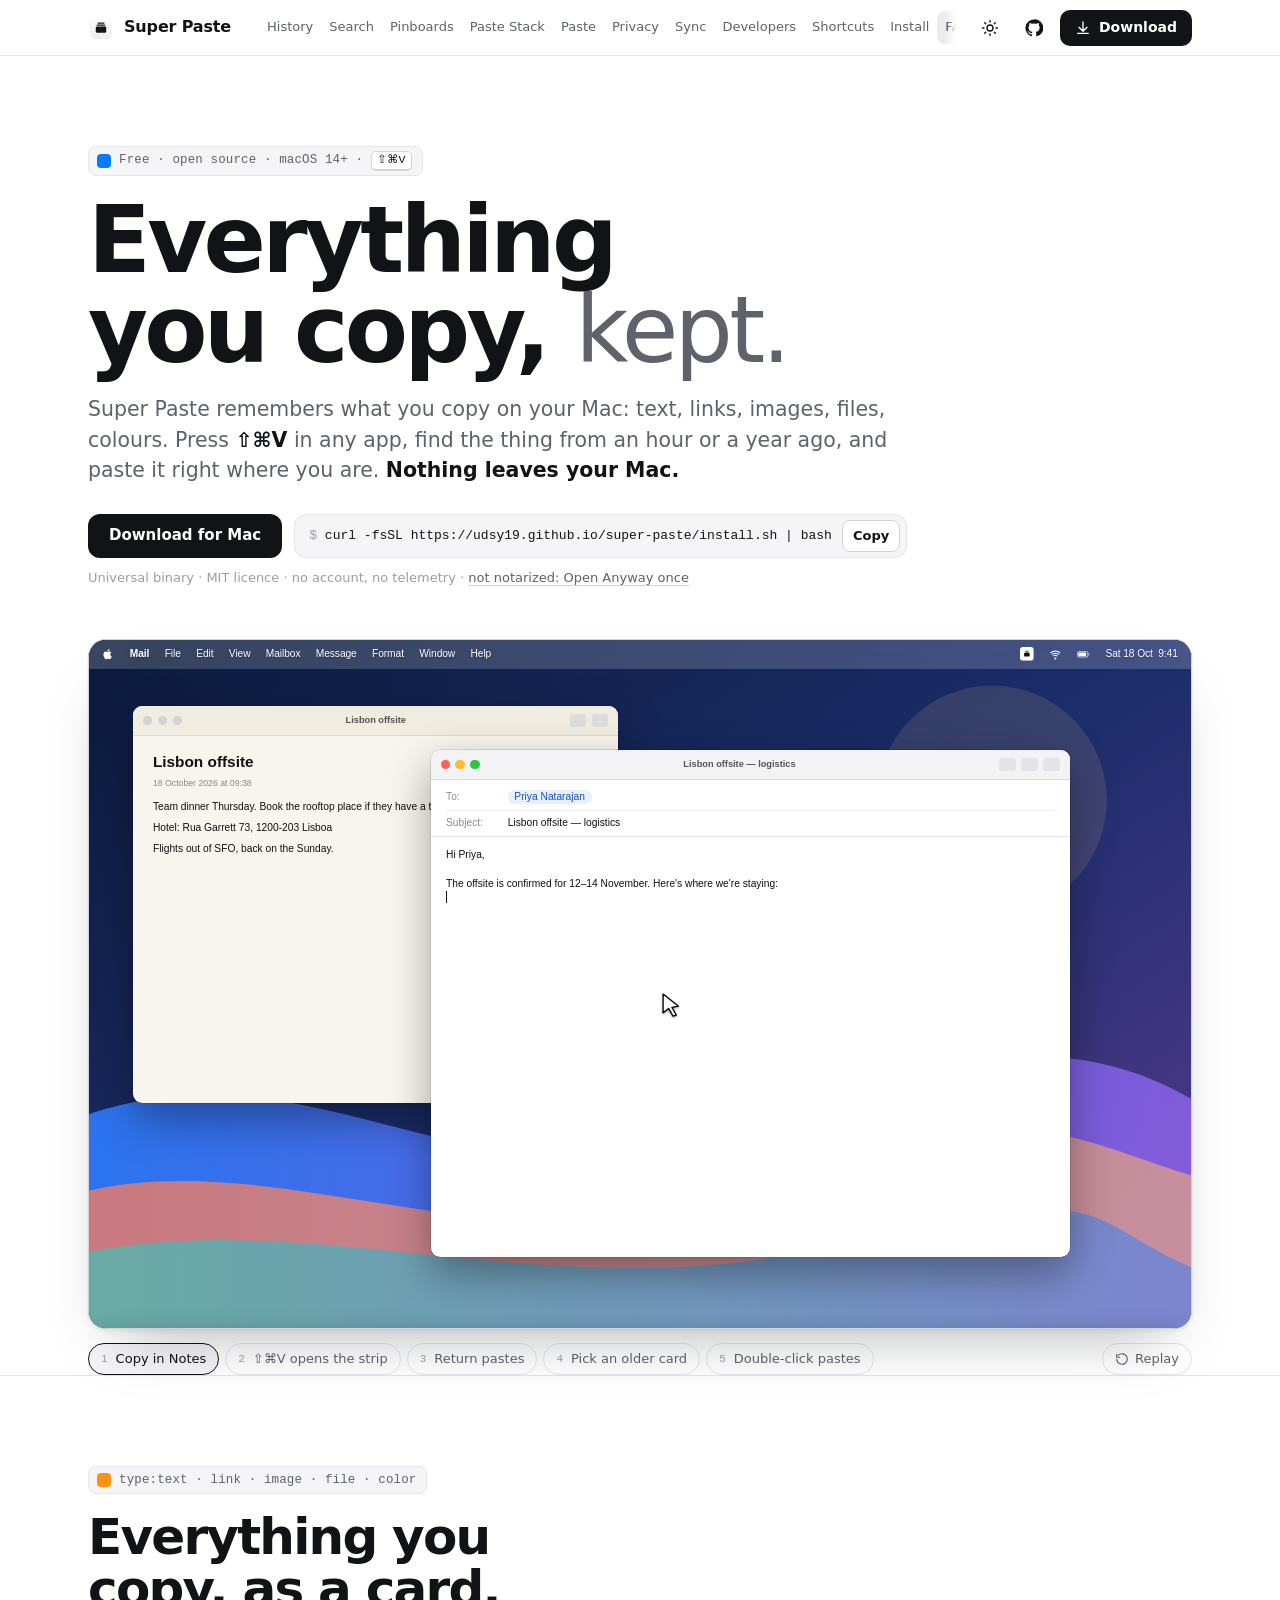
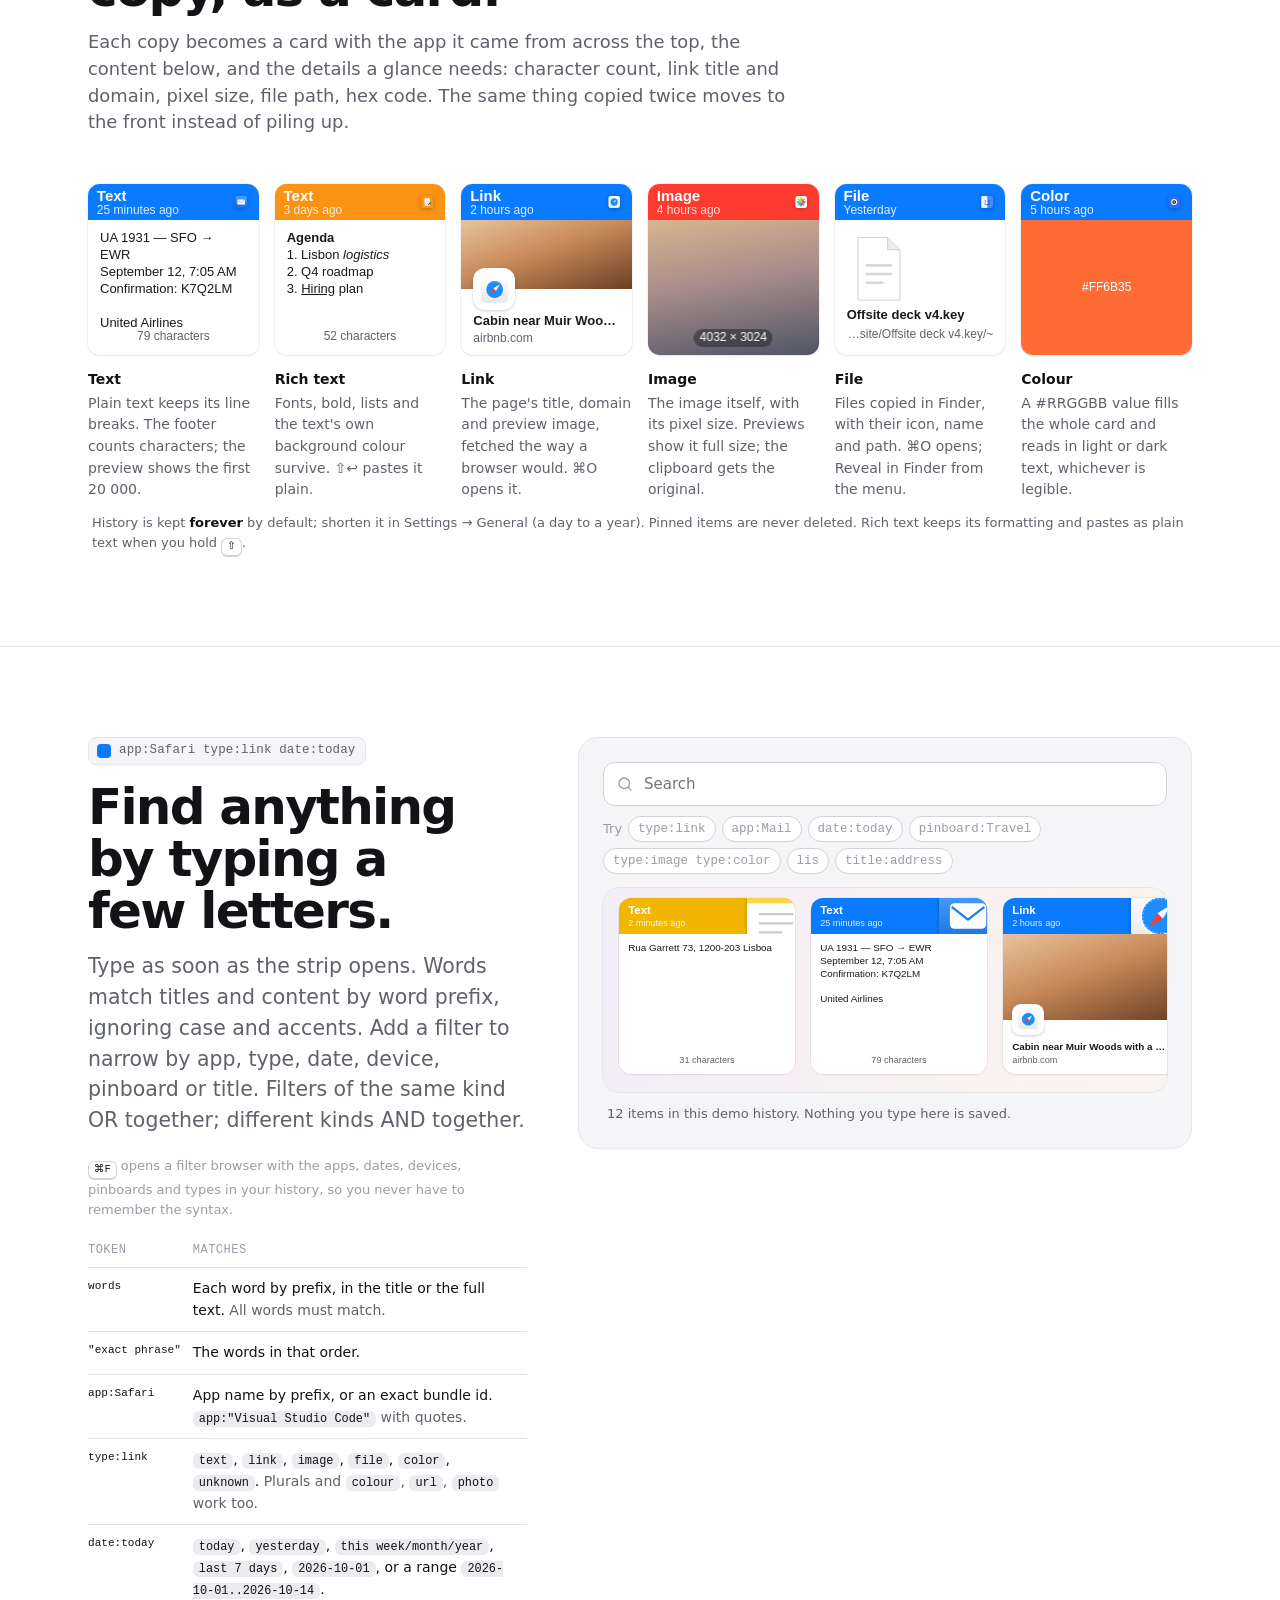
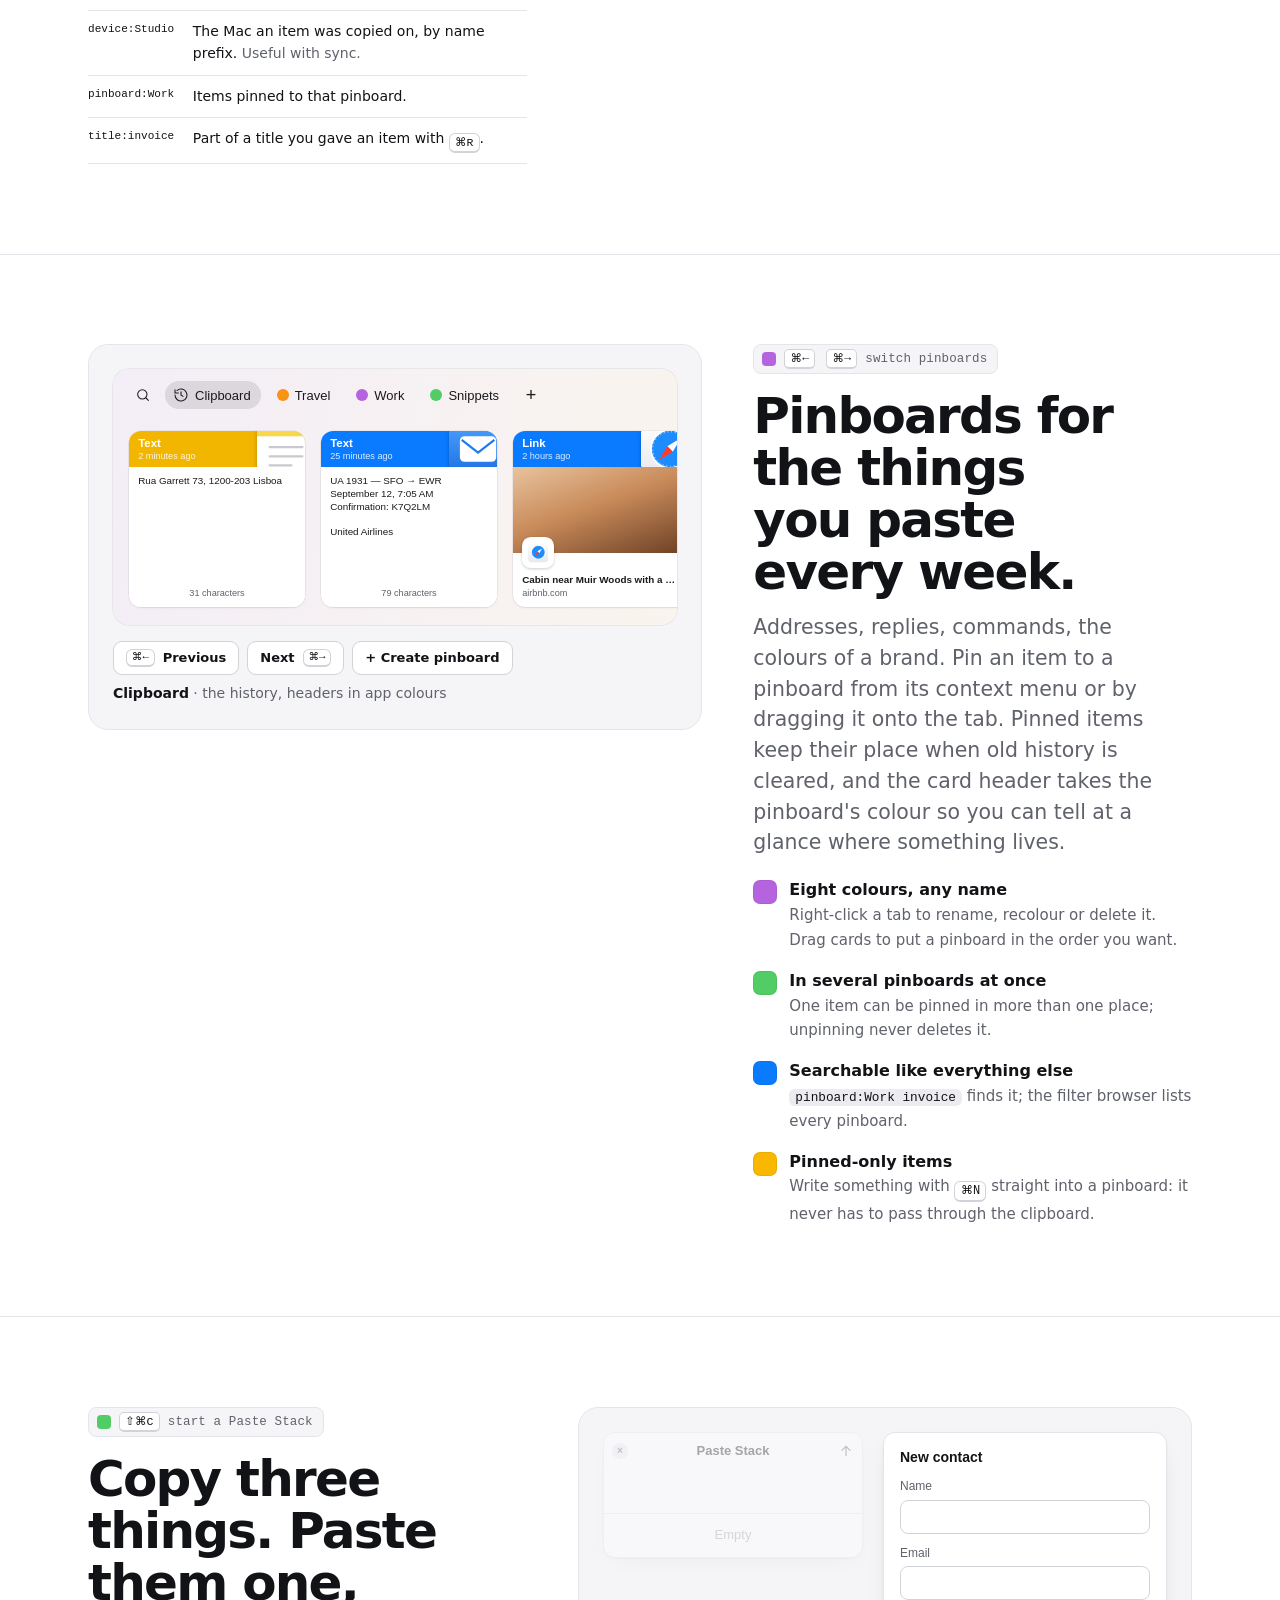
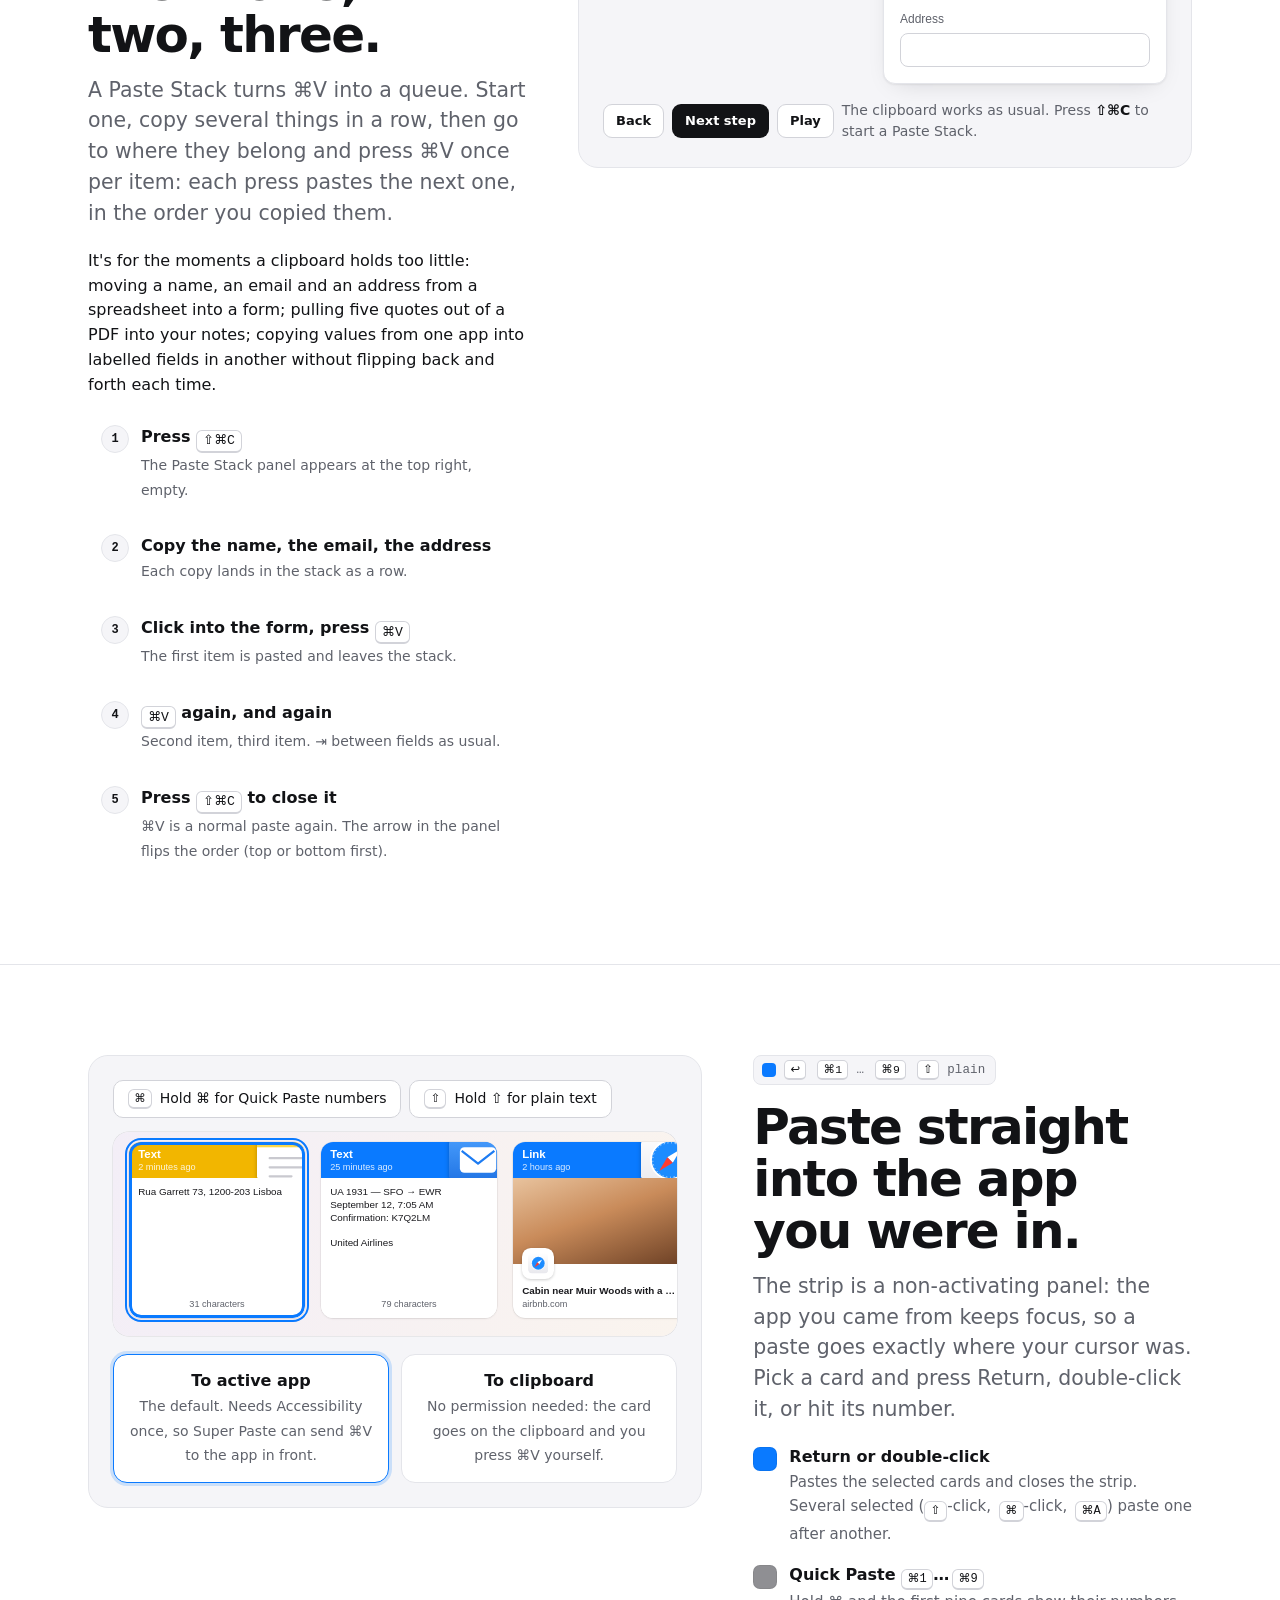
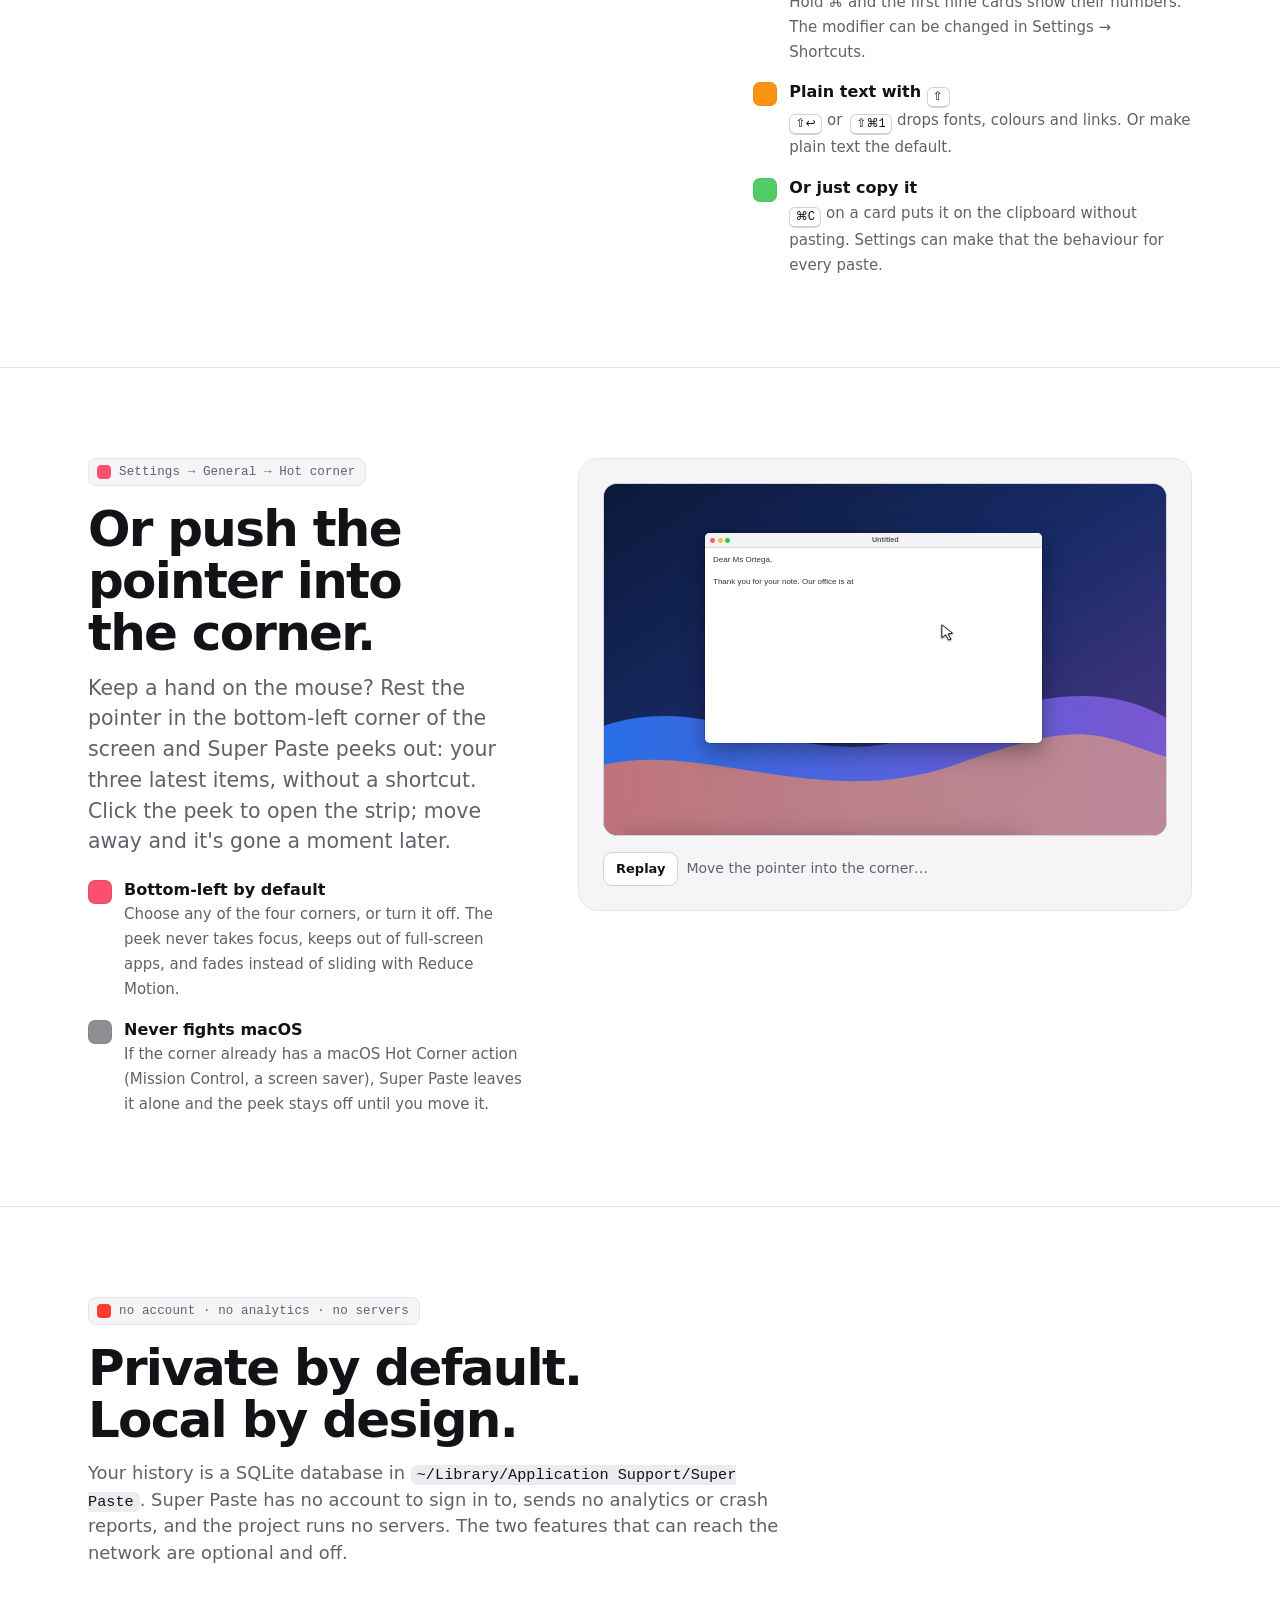
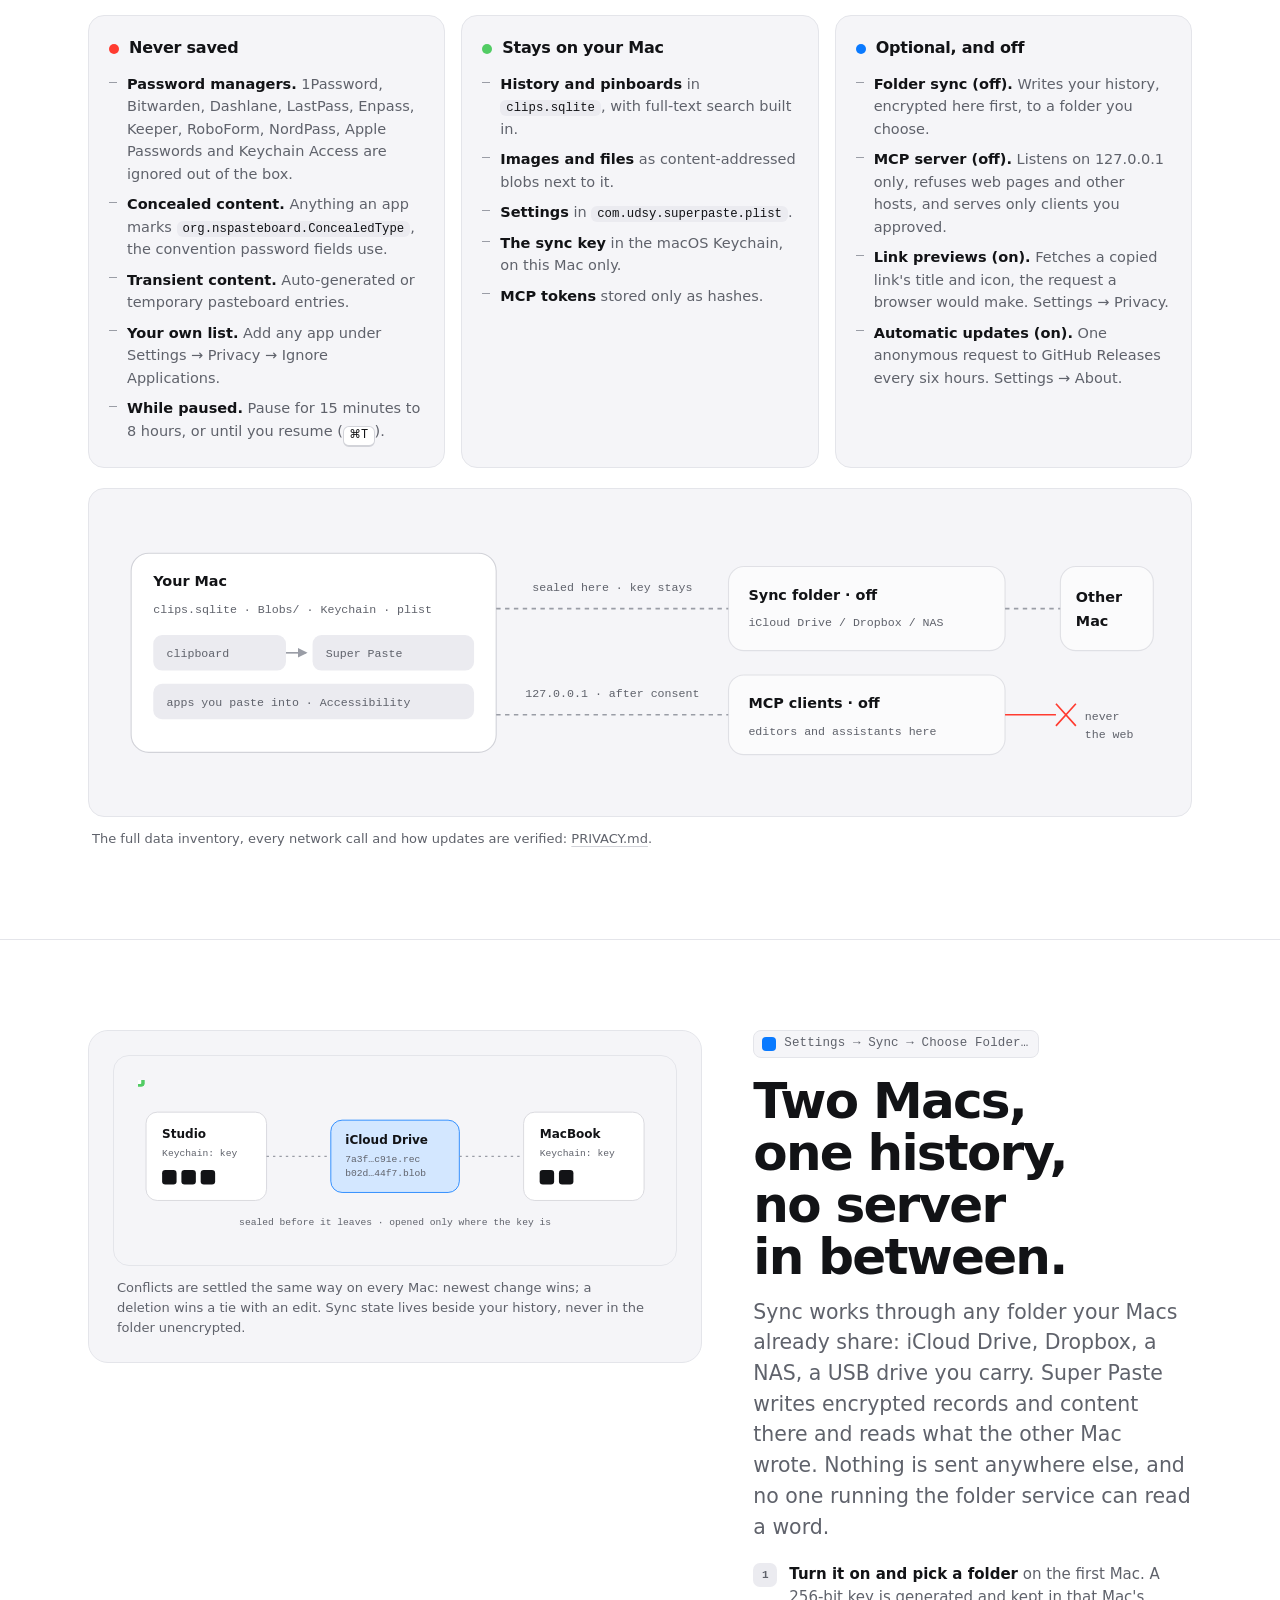
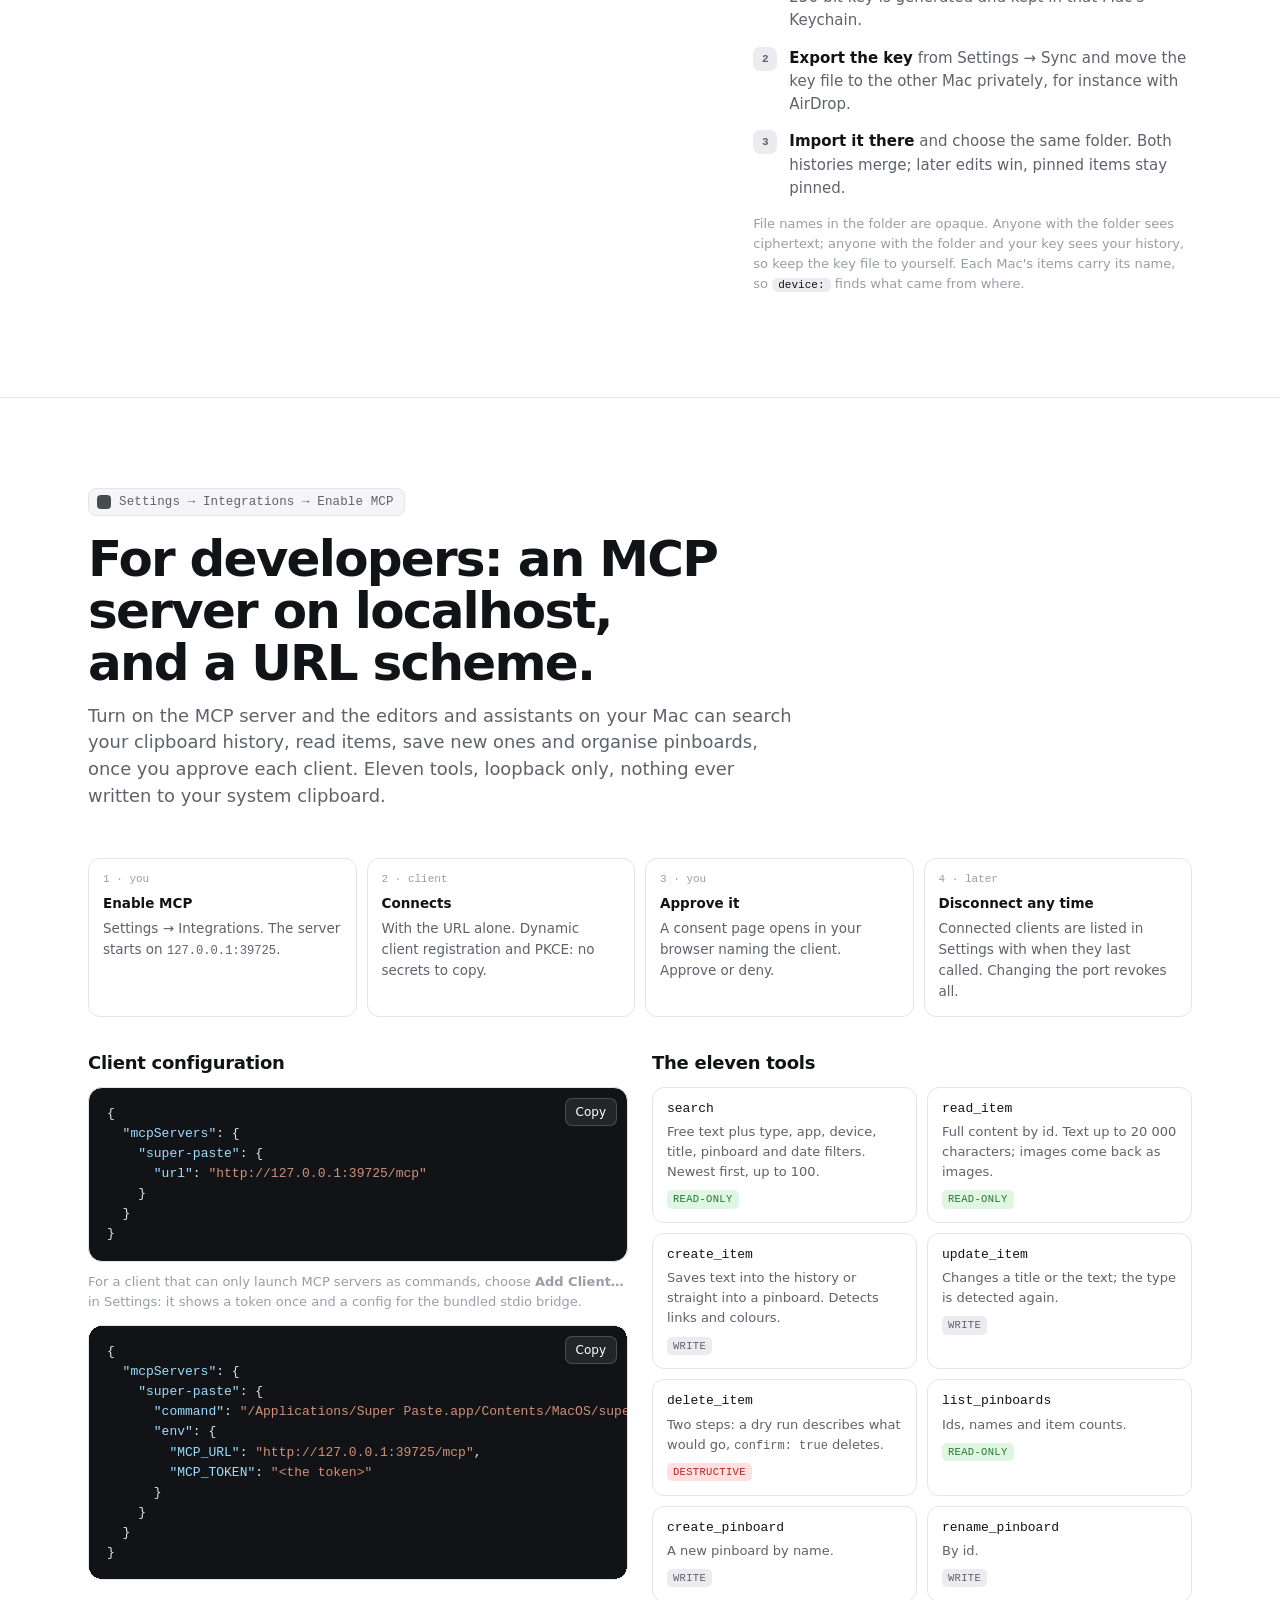
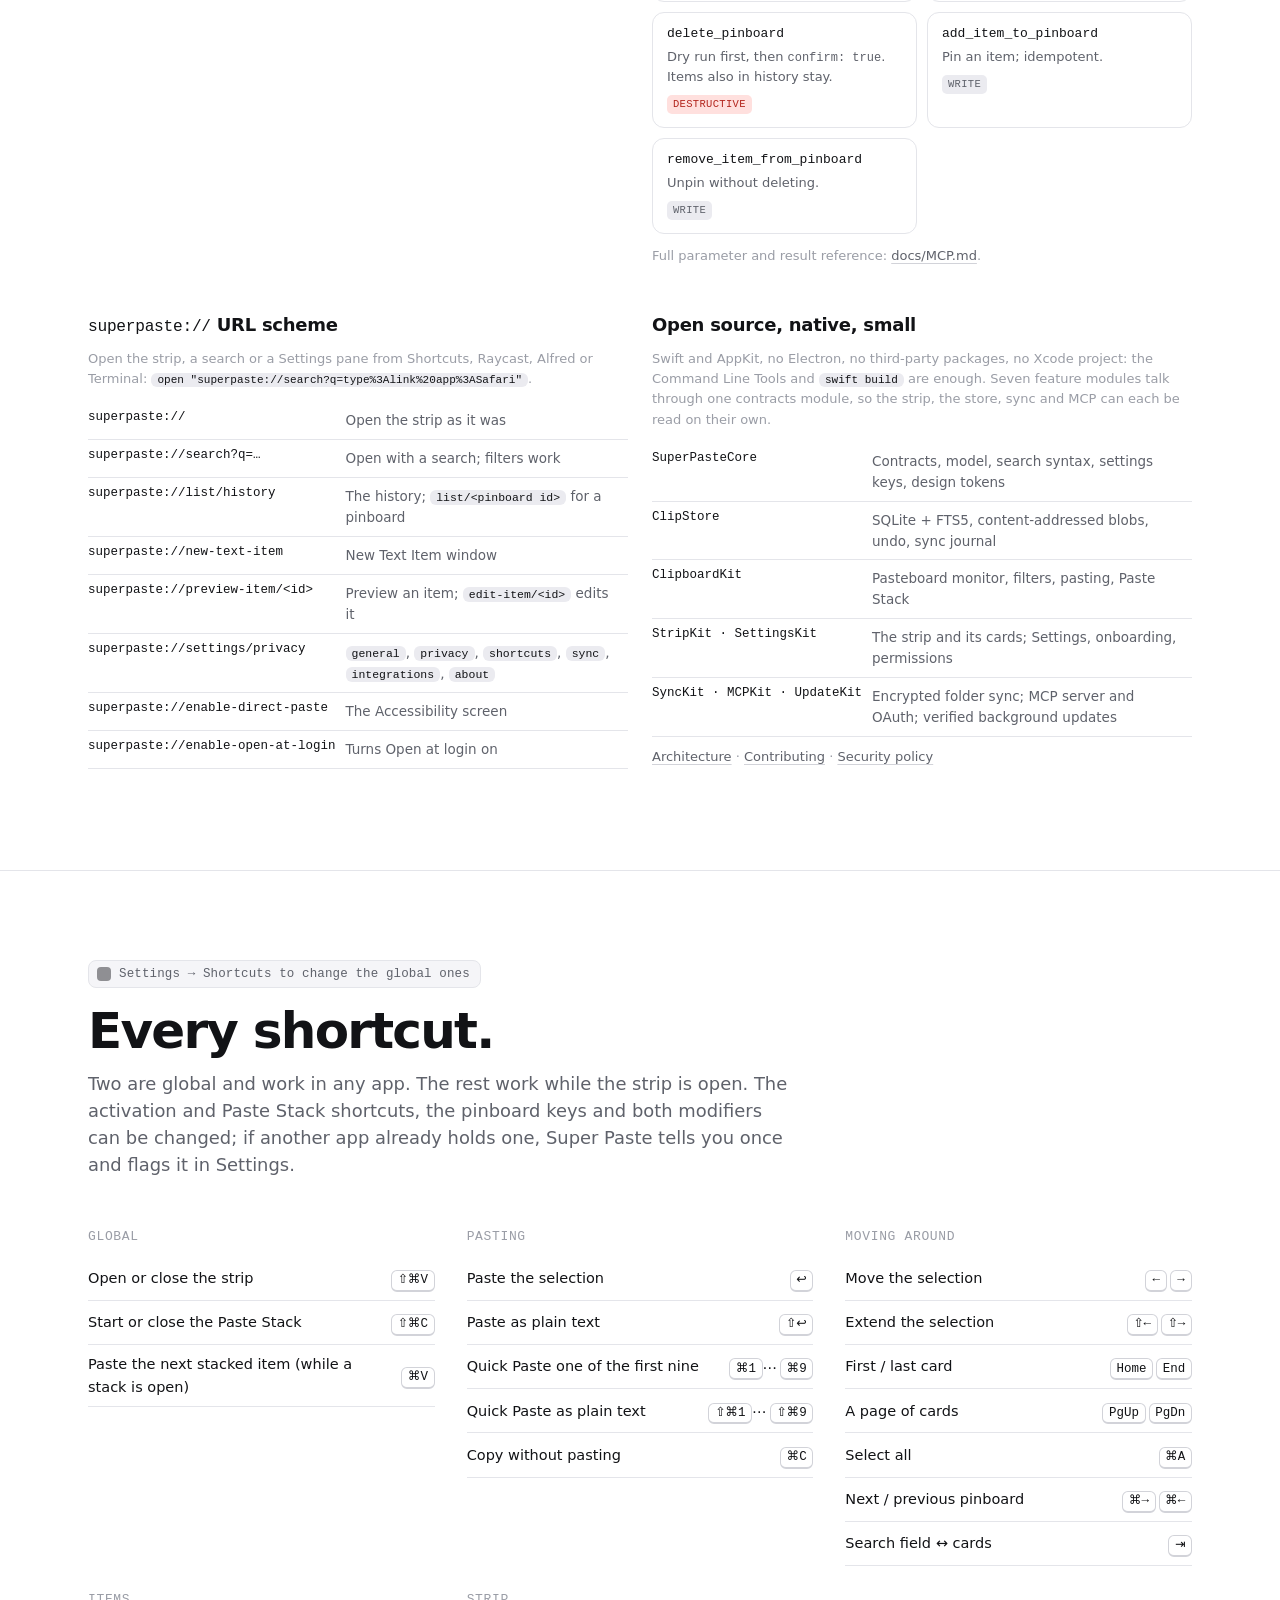
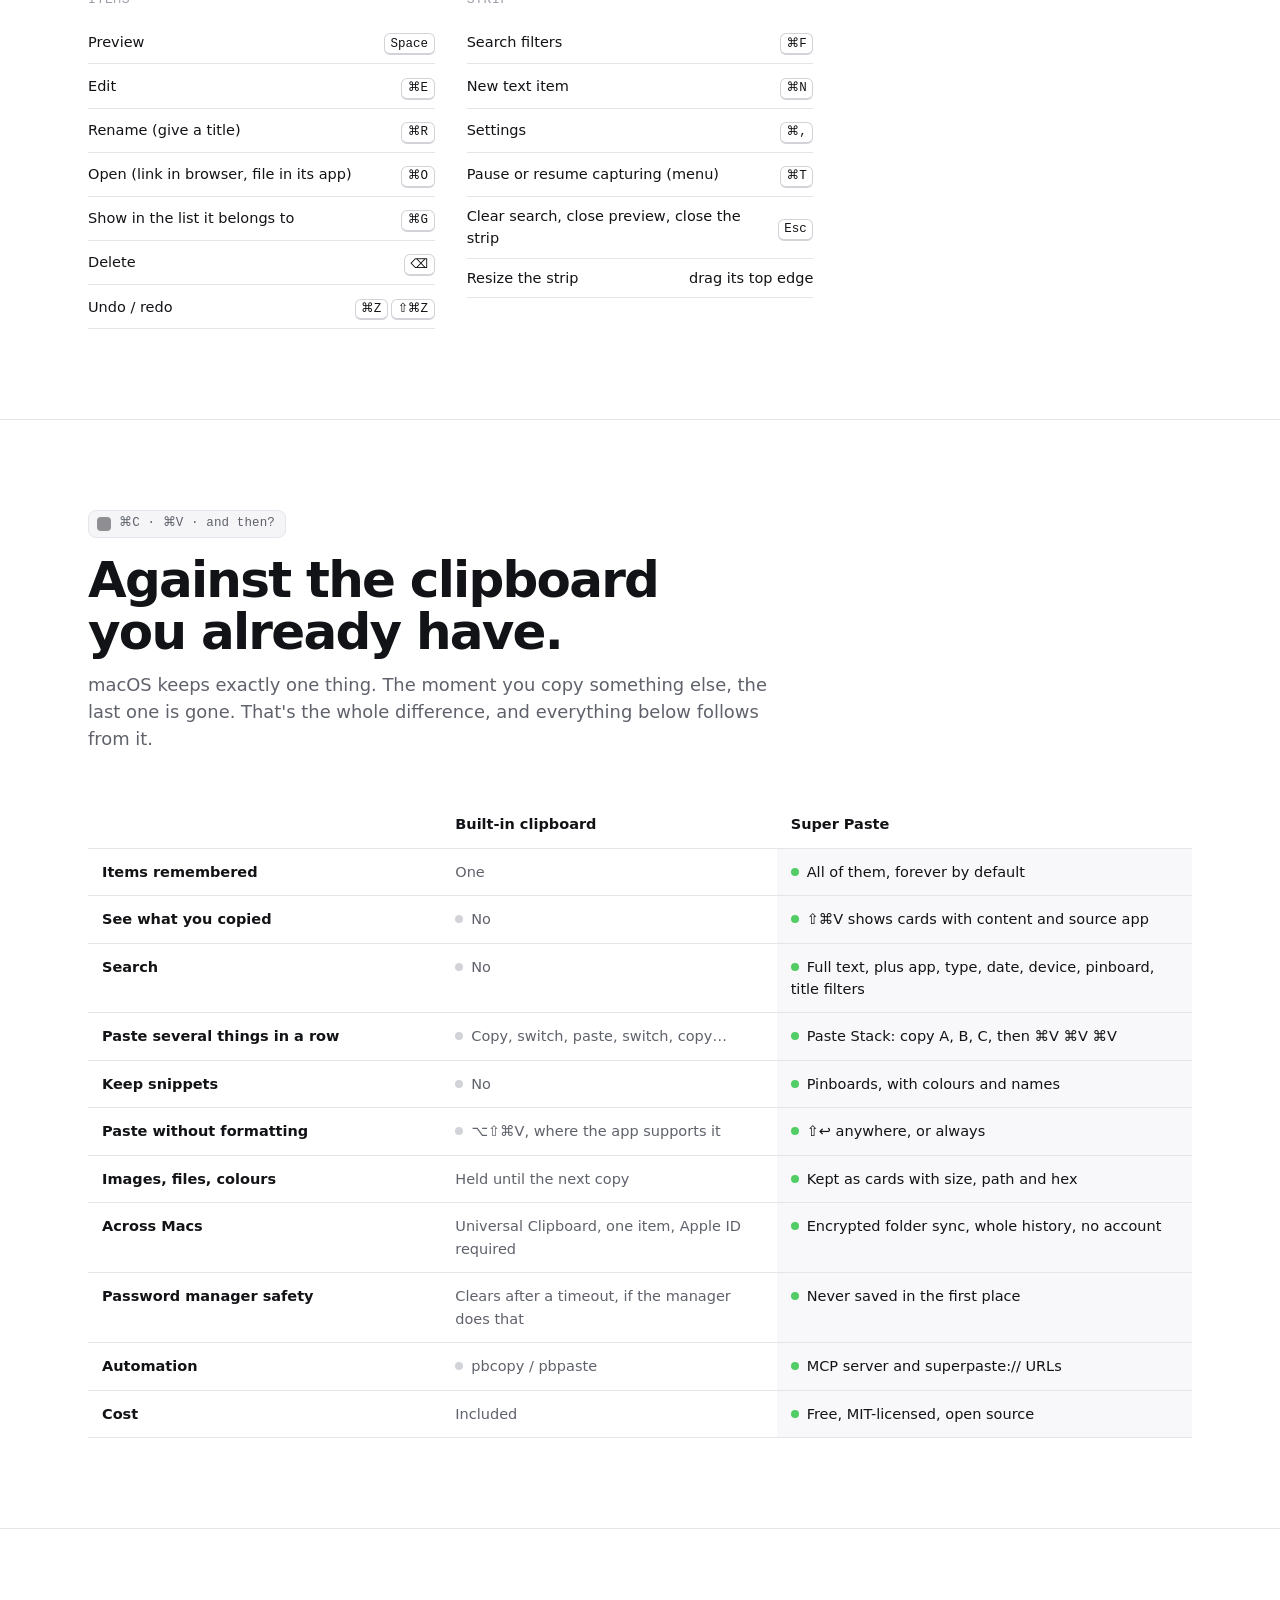
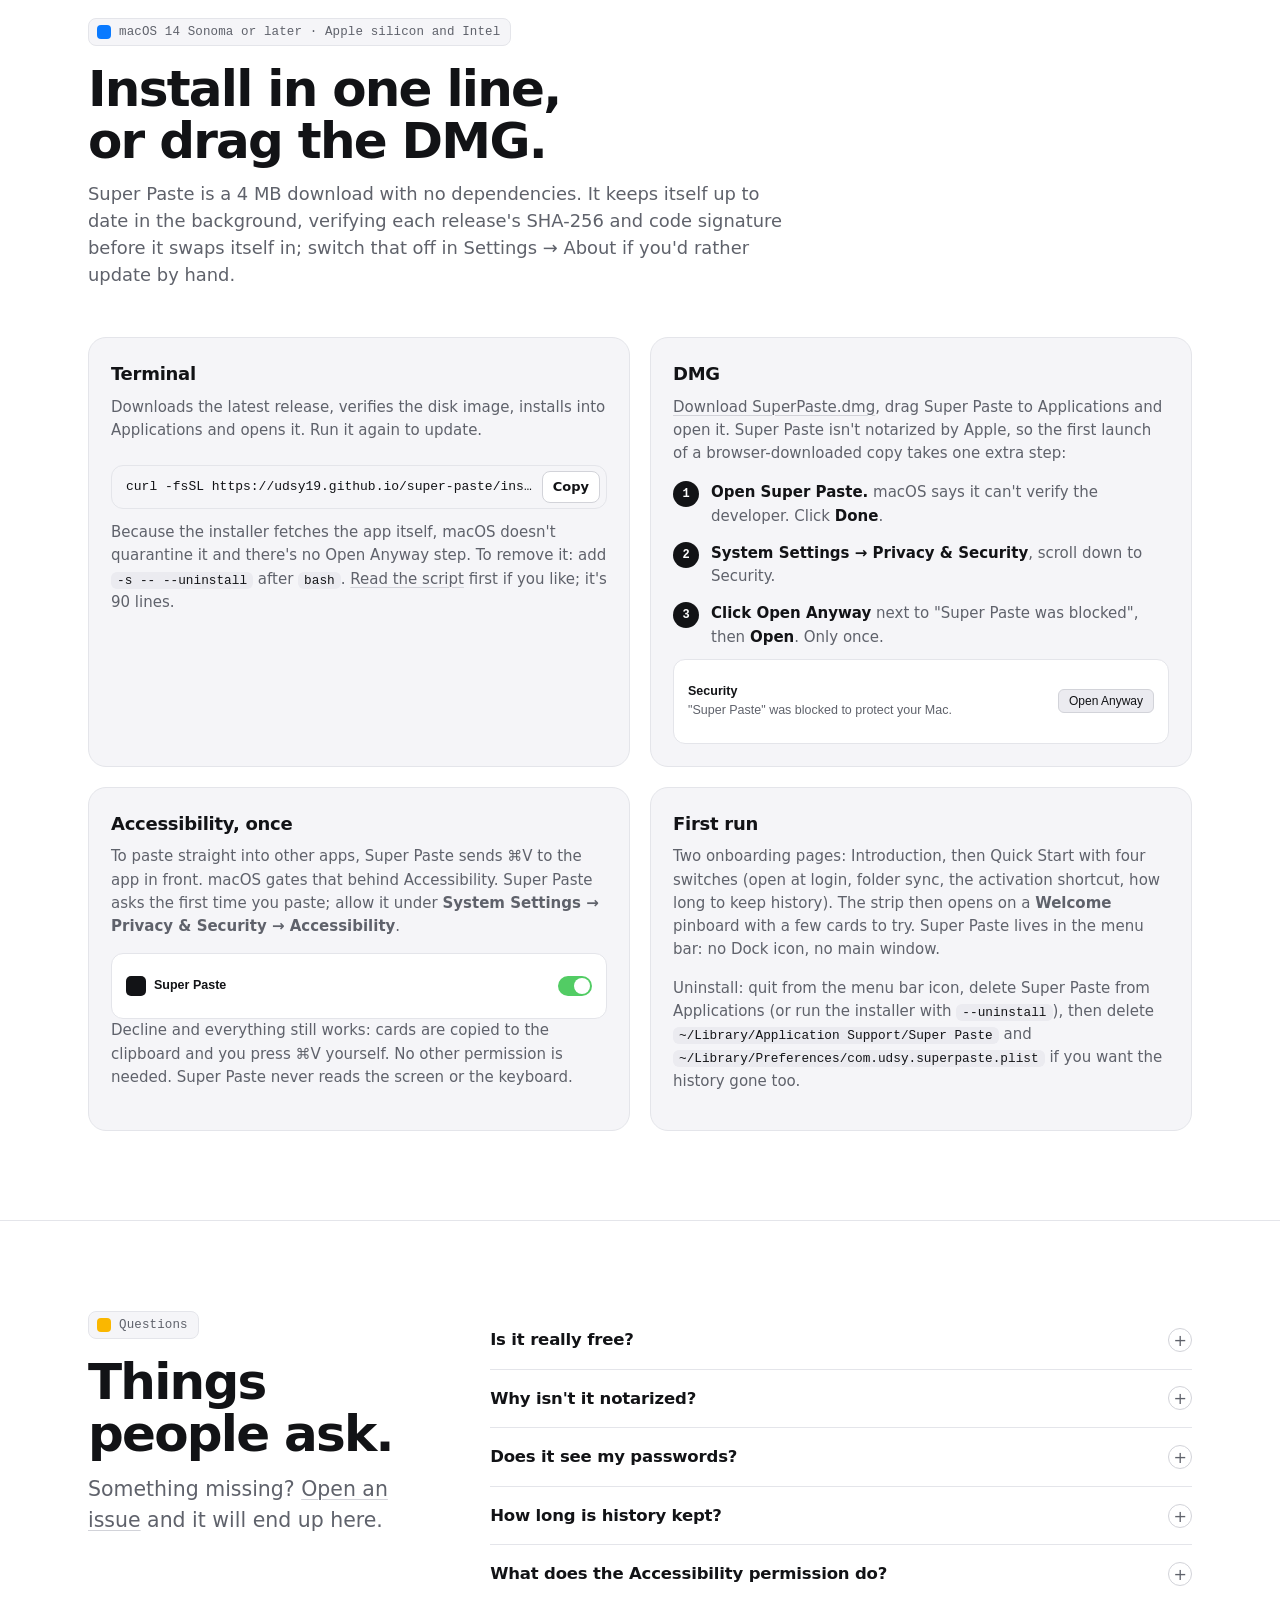
==== commit f2837797: "Website, README and guide: the 1.0.2 hot corner, Keep History and fixes The peek demo shows three it" ====
--- a/website/index.html
+++ b/website/index.html
@@ -372,14 +372,14 @@
         <div class="sticky reveal">
           <span class="eyebrow" style="--hdr: var(--h-pink)">Settings → General → Hot corner</span>
           <h2 id="peek-title">Or push the pointer into the corner.</h2>
-          <p class="lead">Keep a hand on the mouse? Rest the pointer in the bottom-left corner of the screen and Super Paste peeks up: your latest cards, without a shortcut. Click the peek to open the strip; pull the pointer away and it's gone.</p>
+          <p class="lead">Keep a hand on the mouse? Rest the pointer in the bottom-left corner of the screen and Super Paste peeks out: your three latest items, without a shortcut. Click the peek to open the strip; move away and it's gone a moment later.</p>
           <ul class="feature-list">
-            <li style="--hdr: var(--h-pink)"><div><b>Bottom-left by default</b><span>Choose any of the four corners, or turn it off.</span></div></li>
+            <li style="--hdr: var(--h-pink)"><div><b>Bottom-left by default</b><span>Choose any of the four corners, or turn it off. The peek never takes focus, keeps out of full-screen apps, and fades instead of sliding with Reduce Motion.</span></div></li>
             <li style="--hdr: var(--h-gray)"><div><b>Never fights macOS</b><span>If the corner already has a macOS Hot Corner action (Mission Control, a screen saver), Super Paste leaves it alone and the peek stays off until you move it.</span></div></li>
           </ul>
         </div>
         <div class="demo reveal" data-peek-demo>
-          <div class="peek-screen" role="img" aria-label="The pointer moves to the bottom-left corner and a short strip of recent cards rises from the bottom edge.">
+          <div class="peek-screen" role="img" aria-label="The pointer moves to the bottom-left corner and a peek of the three latest cards slides out from the bottom edge.">
             <svg class="wallpaper" viewBox="0 0 1440 900" preserveAspectRatio="xMidYMid slice" aria-hidden="true"><rect width="1440" height="900" fill="url(#wp)"/><path d="M0 620 C 300 520, 500 760, 820 640 S 1300 520, 1440 600 V900 H0Z" fill="url(#wv1)"/><path d="M0 720 C 260 660, 560 840, 900 720 S 1250 640, 1440 700 V900 H0Z" fill="url(#wv2)"/></svg>
             <div class="win front" aria-hidden="true"><div class="win-bar"><div class="lights"><i></i><i></i><i></i></div><span class="win-title">Untitled</span></div><div class="mail-body">Dear Ms Ortega,
 
@@ -755,6 +755,7 @@
         <details><summary>Does the MCP server expose my clipboard to the internet?</summary><div class="a"><p>No. It's off by default, binds to 127.0.0.1, rejects requests whose Host or Origin isn't local, and serves only clients you approved on the consent page. What an approved client does with what it reads (an assistant sending it to its provider, say) is up to that client; disconnect any of them in Settings → Integrations.</p></div></details>
         <details><summary>Can I keep the strip from showing while I share my screen?</summary><div class="a"><p>Yes: turn off "Show During Screen Sharing" in Settings → Privacy and the strip is excluded from screen sharing and recordings.</p></div></details>
         <details><summary>Can I change how big the cards are?</summary><div class="a"><p>Drag the strip's top edge: it goes from 252 to 412 points tall and the cards grow with it, from compact to large. Double-click the edge to return to the default height. There's also a slider in Settings → General.</p></div></details>
+        <details><summary>I double-clicked a card and nothing was pasted.</summary><div class="a"><p>Update to 1.0.2 or later: earlier builds could type ⌘V while the strip was still sliding away and swallow it. If it persists, check that Accessibility is allowed and that Paste Items is set to "To active app"; with "To clipboard", press ⌘V yourself after the strip closes.</p></div></details>
         <details><summary>Where is my data, and how do I back it up?</summary><div class="a"><p>Everything is in <code>~/Library/Application Support/Super Paste</code>: <code>clips.sqlite</code> for items and pinboards, <code>Blobs</code> for images and files. Copy the folder to back it up; Time Machine already does.</p></div></details>
         <details><summary>How is it different from Paste?</summary><div class="a"><p>Super Paste is an independent project inspired by Paste's design, rebuilt from scratch in Swift and AppKit: the strip, the cards, pinboards and the Paste Stack behave the way you'd expect if you've used Paste. It's free and open source, keeps data local with folder sync instead of iCloud, and adds an MCP server. It isn't affiliated with or endorsed by Paste or its makers.</p></div></details>
         <details><summary>Intel or Apple silicon?</summary><div class="a"><p>Both: the DMG contains a universal binary. macOS 14 Sonoma or later is required. On macOS 26 the strip uses Liquid Glass; on 14 and 15 it's a flat panel with the same layout.</p></div></details>
@@ -771,6 +772,15 @@
         <p class="lead">The full history is in the <a href="https://github.com/udsy19/super-paste/blob/main/CHANGELOG.md">changelog</a>; every build is on the <a href="https://github.com/udsy19/super-paste/releases">releases page</a> with its checksum.</p>
       </div>
       <div class="releases reveal">
+        <div class="release">
+          <div class="v">1.0.2<span>18 October 2026</span></div>
+          <ul>
+            <li><b>Hot corner.</b> Rest the pointer in the bottom-left corner (or another, from Settings → General) and a peek of your three latest items slides out; click it to open Super Paste. It never takes focus, respects Reduce Motion, stays away from full-screen apps and leaves a corner alone when macOS's own Hot Corners use it.</li>
+            <li><b>Keep History defaults to Forever.</b> Installs still on the old 30-day default move to Forever once; a limit you chose yourself stays.</li>
+            <li><b>Fixed:</b> double-click and Return paste reliably again (the strip no longer swallows its own ⌘V); typing into the search field; ⌘V stays the app's own while a Paste Stack is open but empty.</li>
+            <li><b>Paste Stack</b> explains itself when empty, ends after its last snippet, and closes with Esc. "Copied" toasts say "Press ⌘V to paste" when the content went to the clipboard.</li>
+          </ul>
+        </div>
         <div class="release">
           <div class="v">1.0.1<span>18 October 2026</span></div>
           <ul>
--- a/website/styles.css
+++ b/website/styles.css
@@ -589,9 +589,9 @@
 .peek-screen .wallpaper { opacity: 0.95; }
 .peek-screen .win { left: 18%; top: 14%; width: 60%; height: 60%; }
 .peek-screen .win .mail-body { color: #333; }
-.peek-strip { position: absolute; left: 4%; right: 4%; bottom: 3%; height: 34%; border-radius: 12px; background: linear-gradient(100deg, var(--strip-a), var(--strip-b)); box-shadow: 0 -4px 24px rgba(0,0,0,0.25); transform: translateY(115%); transition: transform 0.25s var(--ease); display: flex; align-items: center; gap: 3%; padding: 0 3%; overflow: hidden; }
+.peek-strip { position: absolute; left: 3%; right: auto; bottom: 3%; height: 34%; border-radius: 12px; background: linear-gradient(100deg, var(--strip-a), var(--strip-b)); box-shadow: 0 -4px 24px rgba(0,0,0,0.25); transform: translateY(115%); transition: transform 0.25s var(--ease); display: flex; align-items: center; gap: 3%; padding: 0 3%; overflow: hidden; }
 .peek-strip.on { transform: none; }
-.peek-strip .card { --side: 24cqw; font-size: max(calc(0.056 * var(--side)), 7px); }
+.peek-strip .card { --side: 22cqw; font-size: max(calc(0.056 * var(--side)), 7px); }
 .peek-corner { position: absolute; left: 0; bottom: 0; width: 8%; height: 8%; border-radius: 0 100% 0 0; background: radial-gradient(circle at 0 100%, color-mix(in srgb, var(--accent) 60%, transparent), transparent 70%); opacity: 0; transition: opacity 0.3s; }
 .peek-corner.on { opacity: 1; }
 .peek-screen .pointer { left: 60%; top: 40%; width: 2.2cqw; height: 3cqw; transition: left 0.9s var(--ease), top 0.9s var(--ease); }
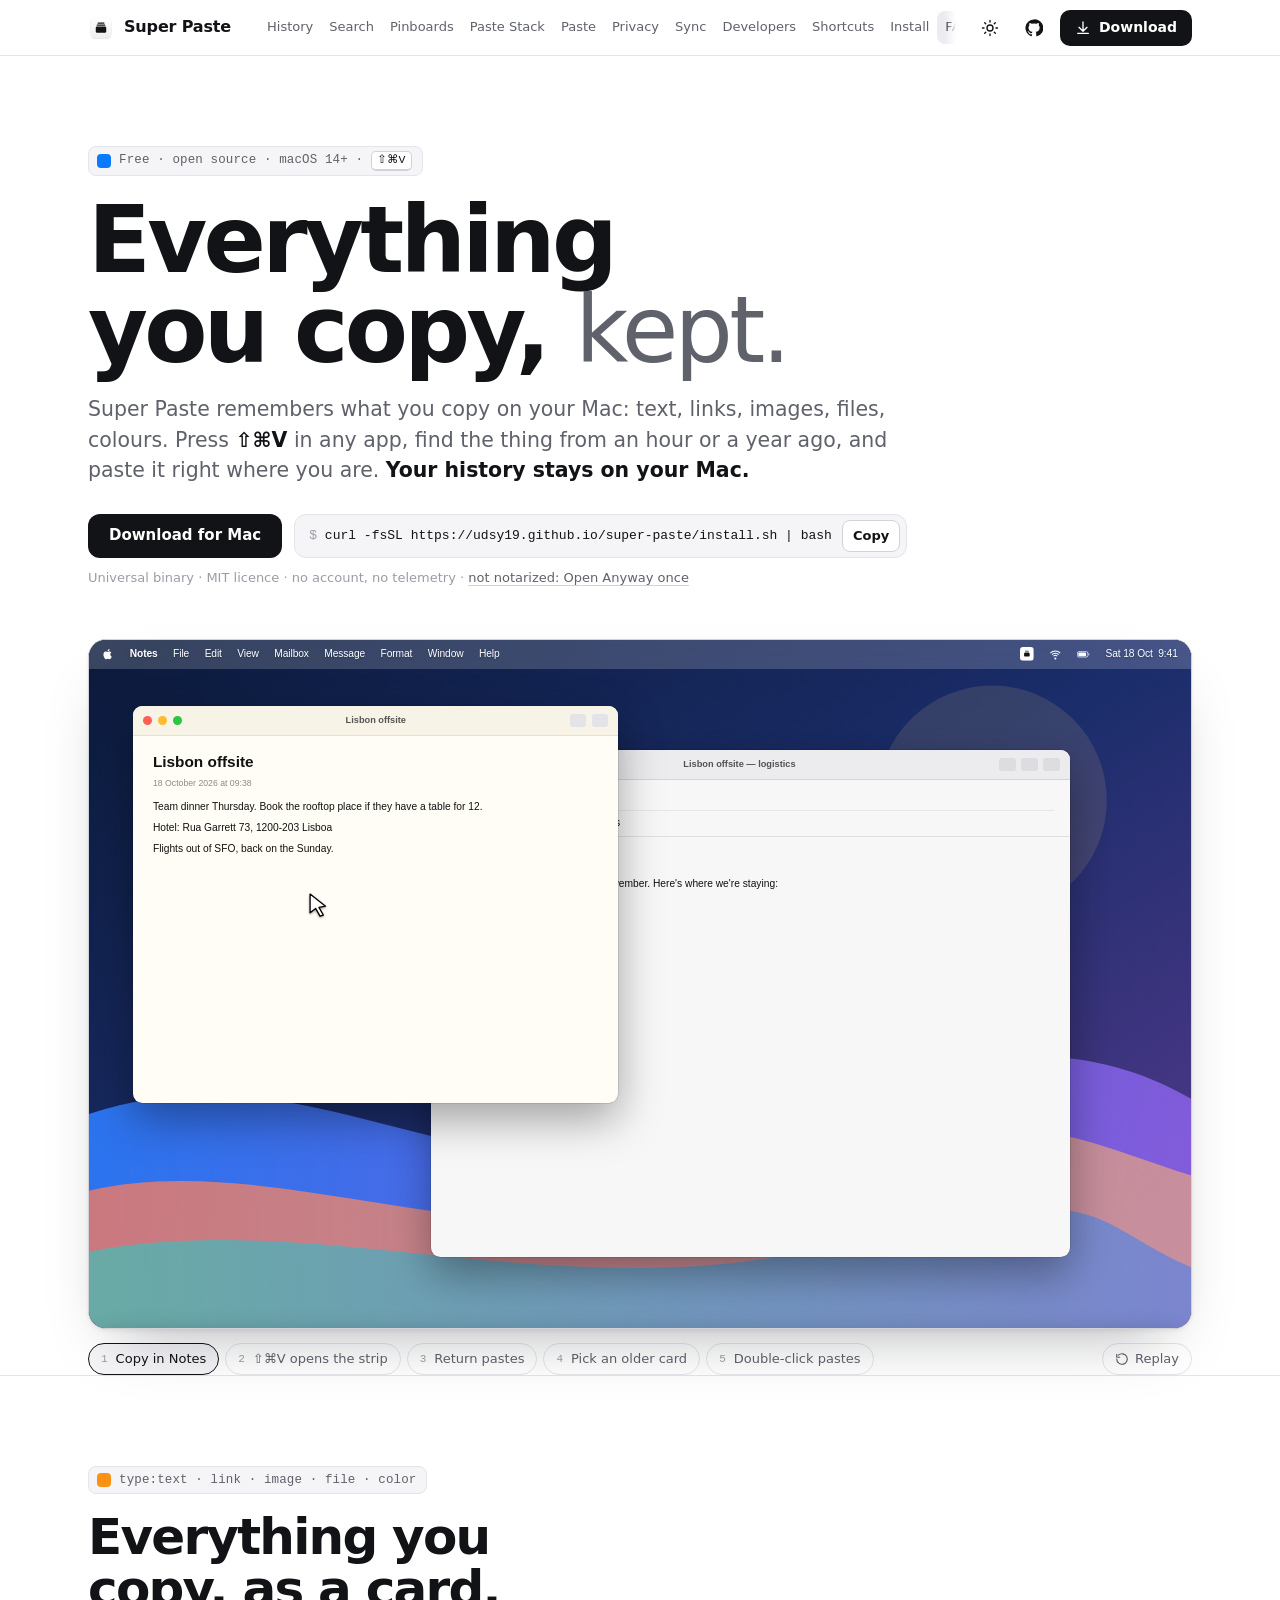
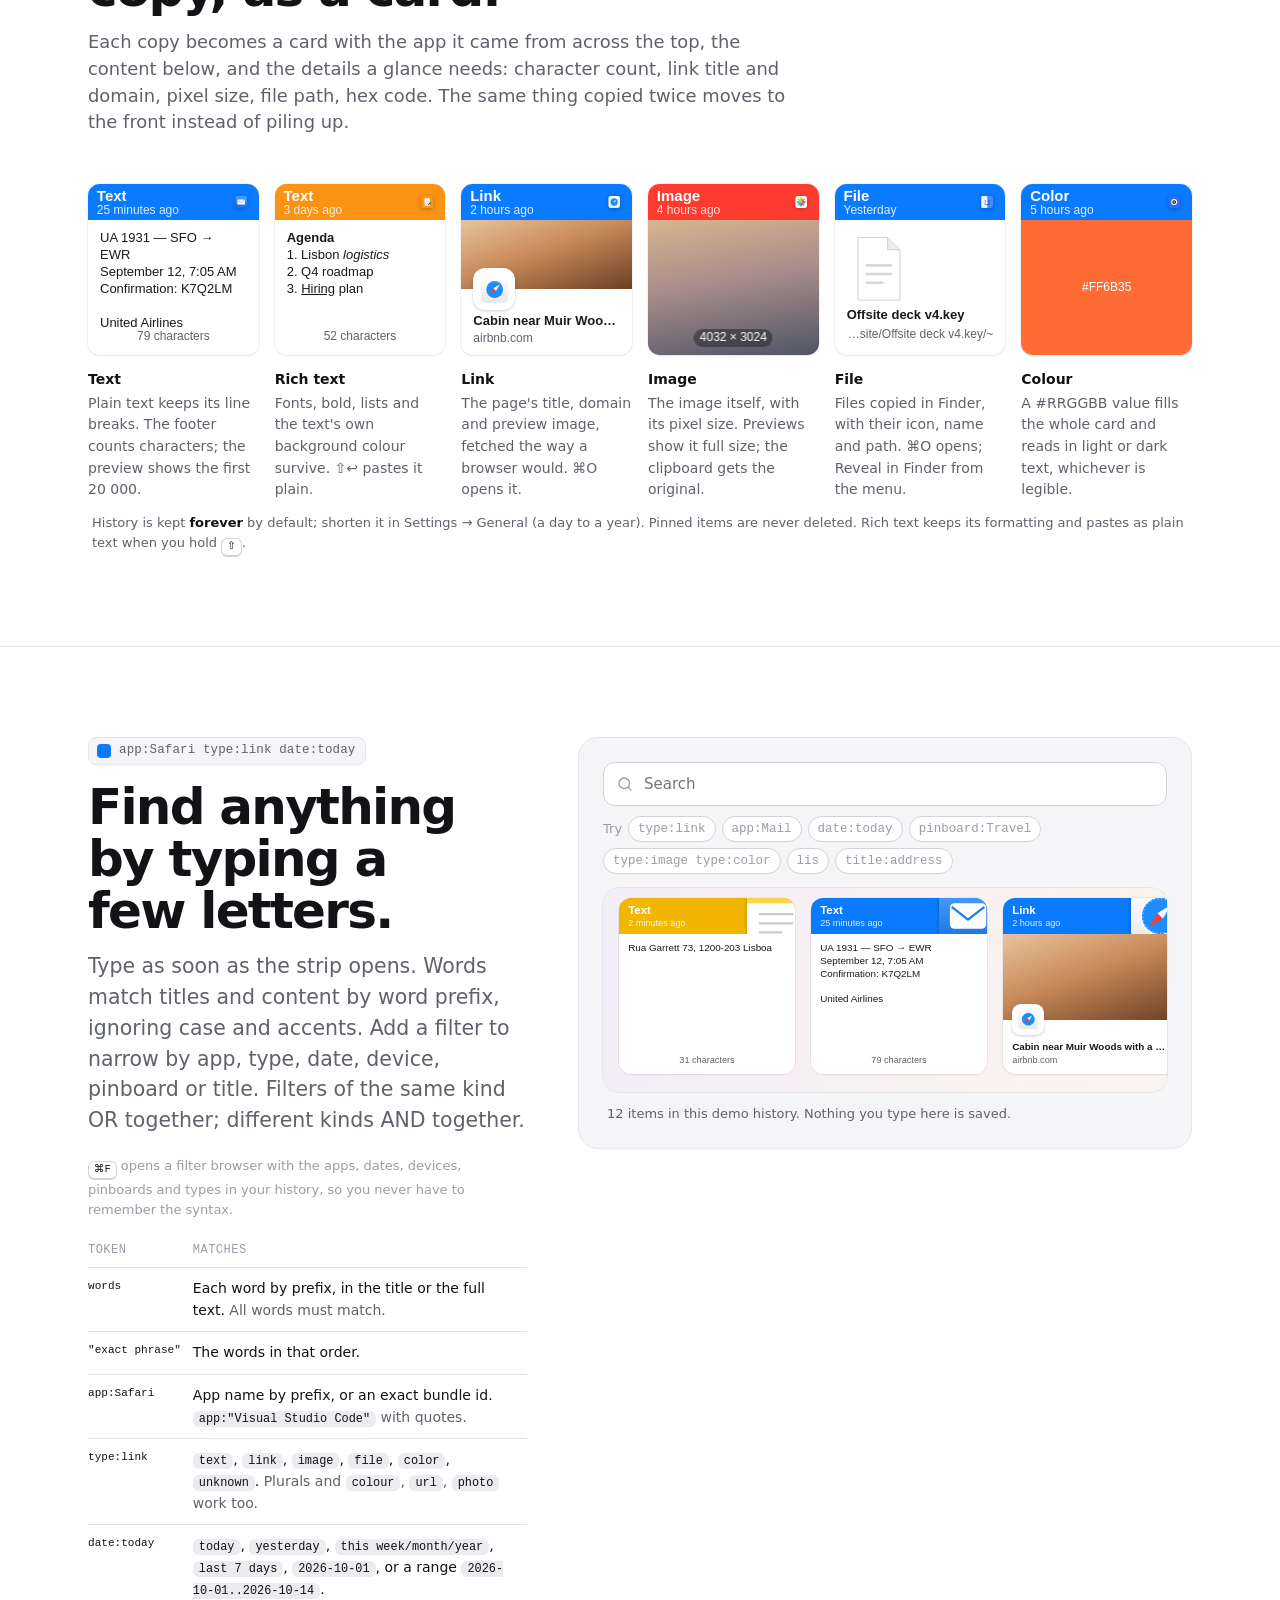
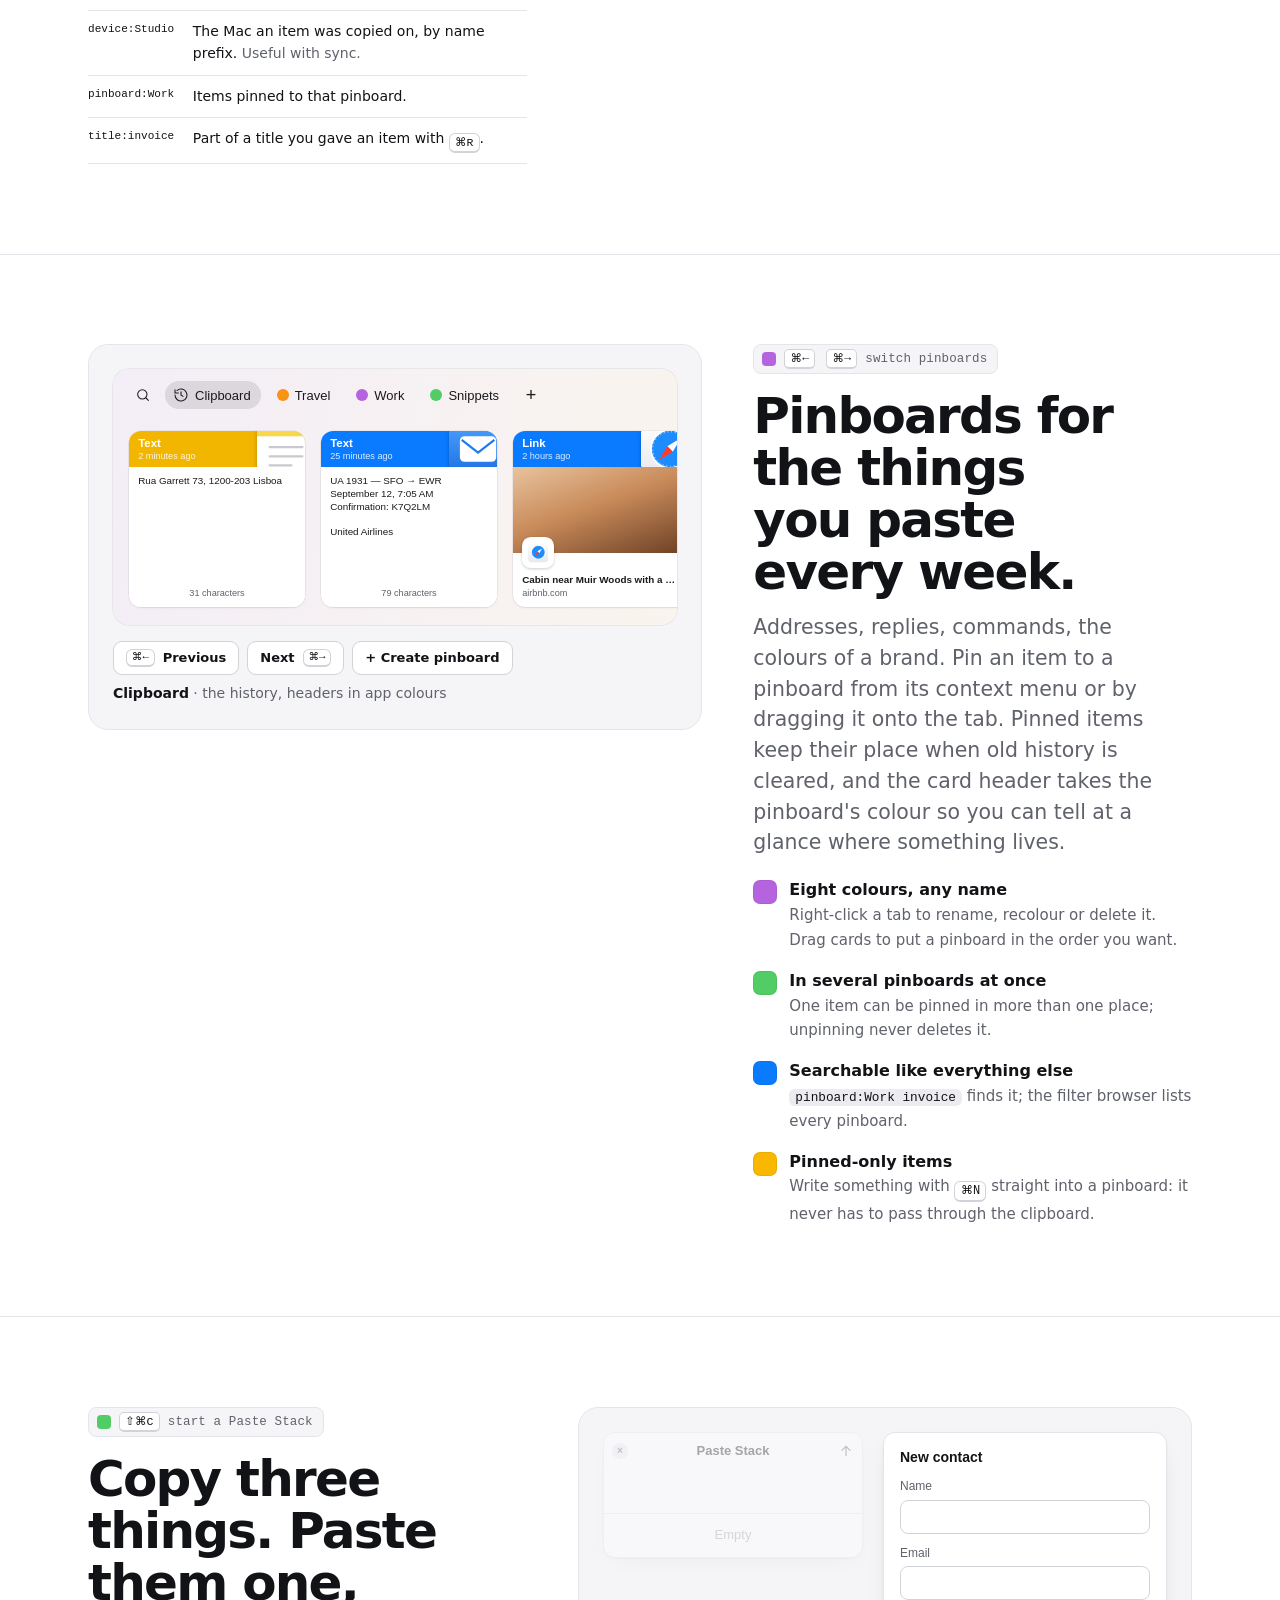
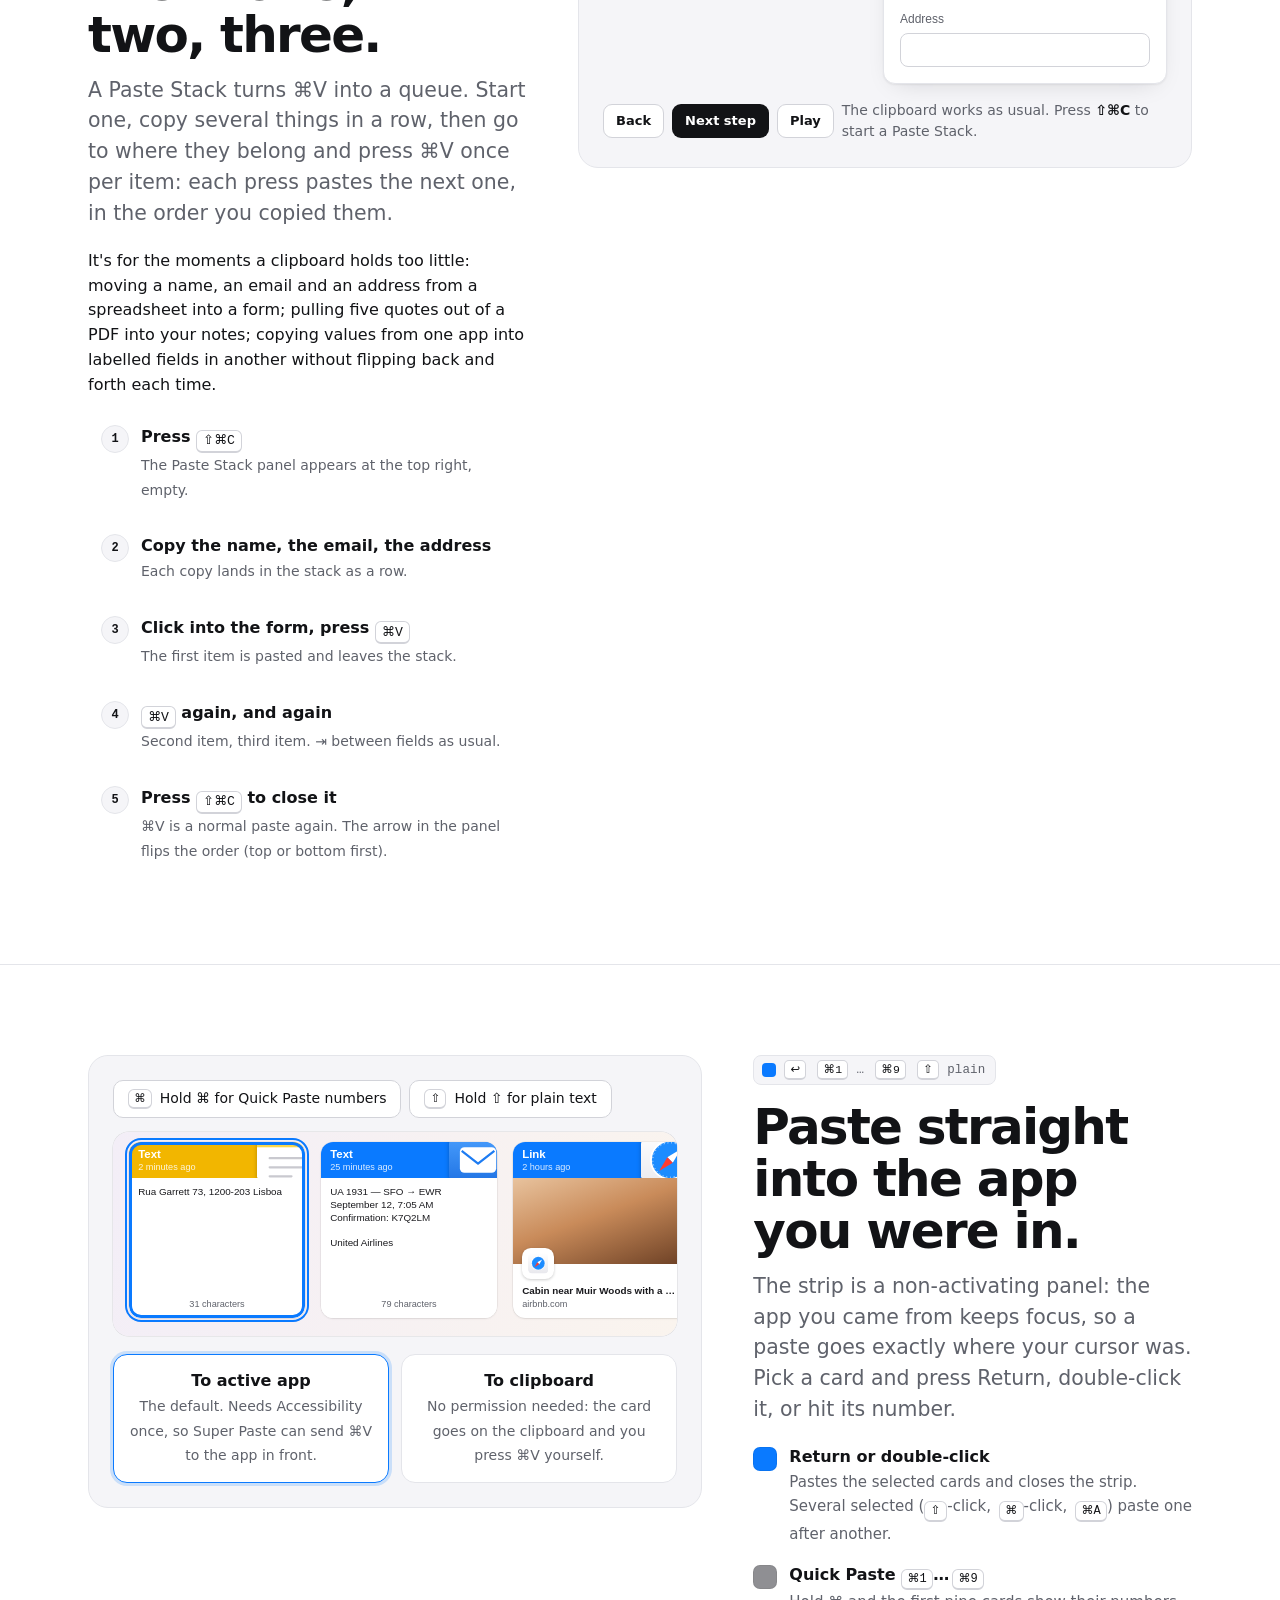
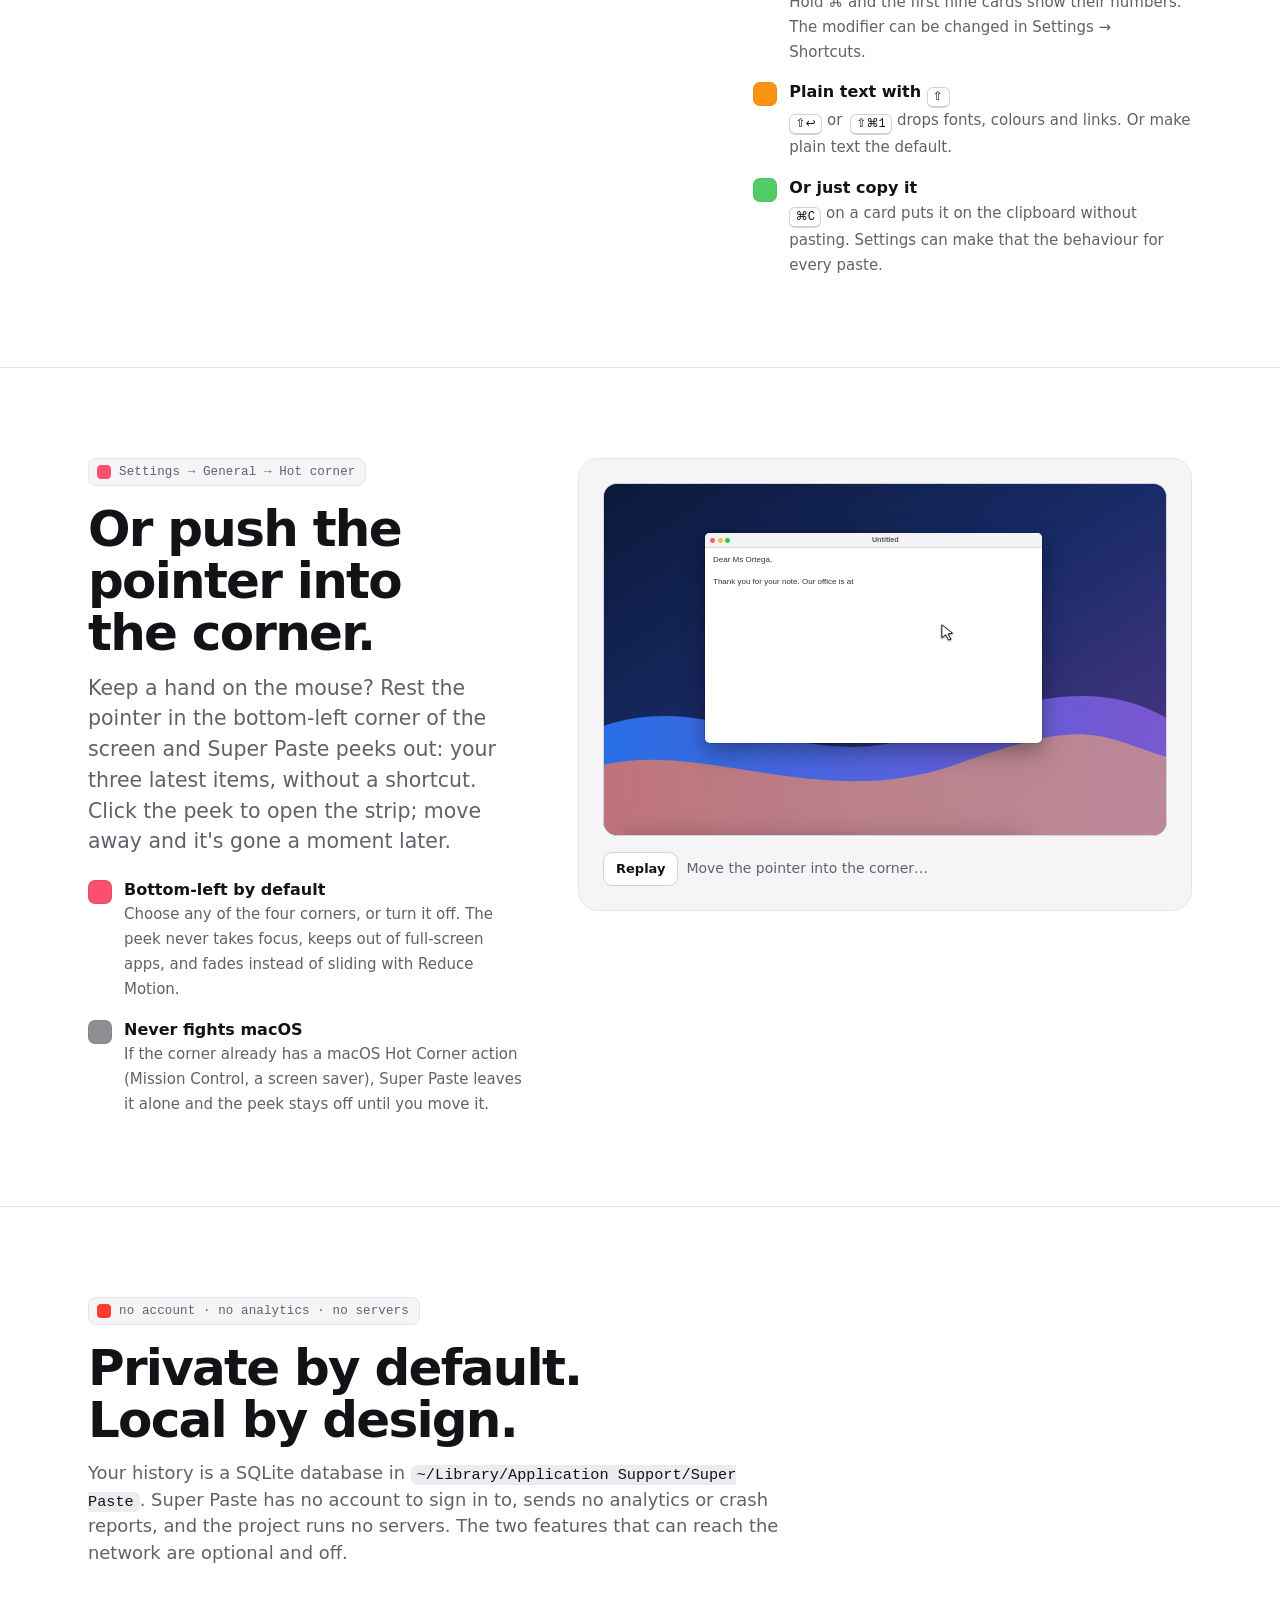
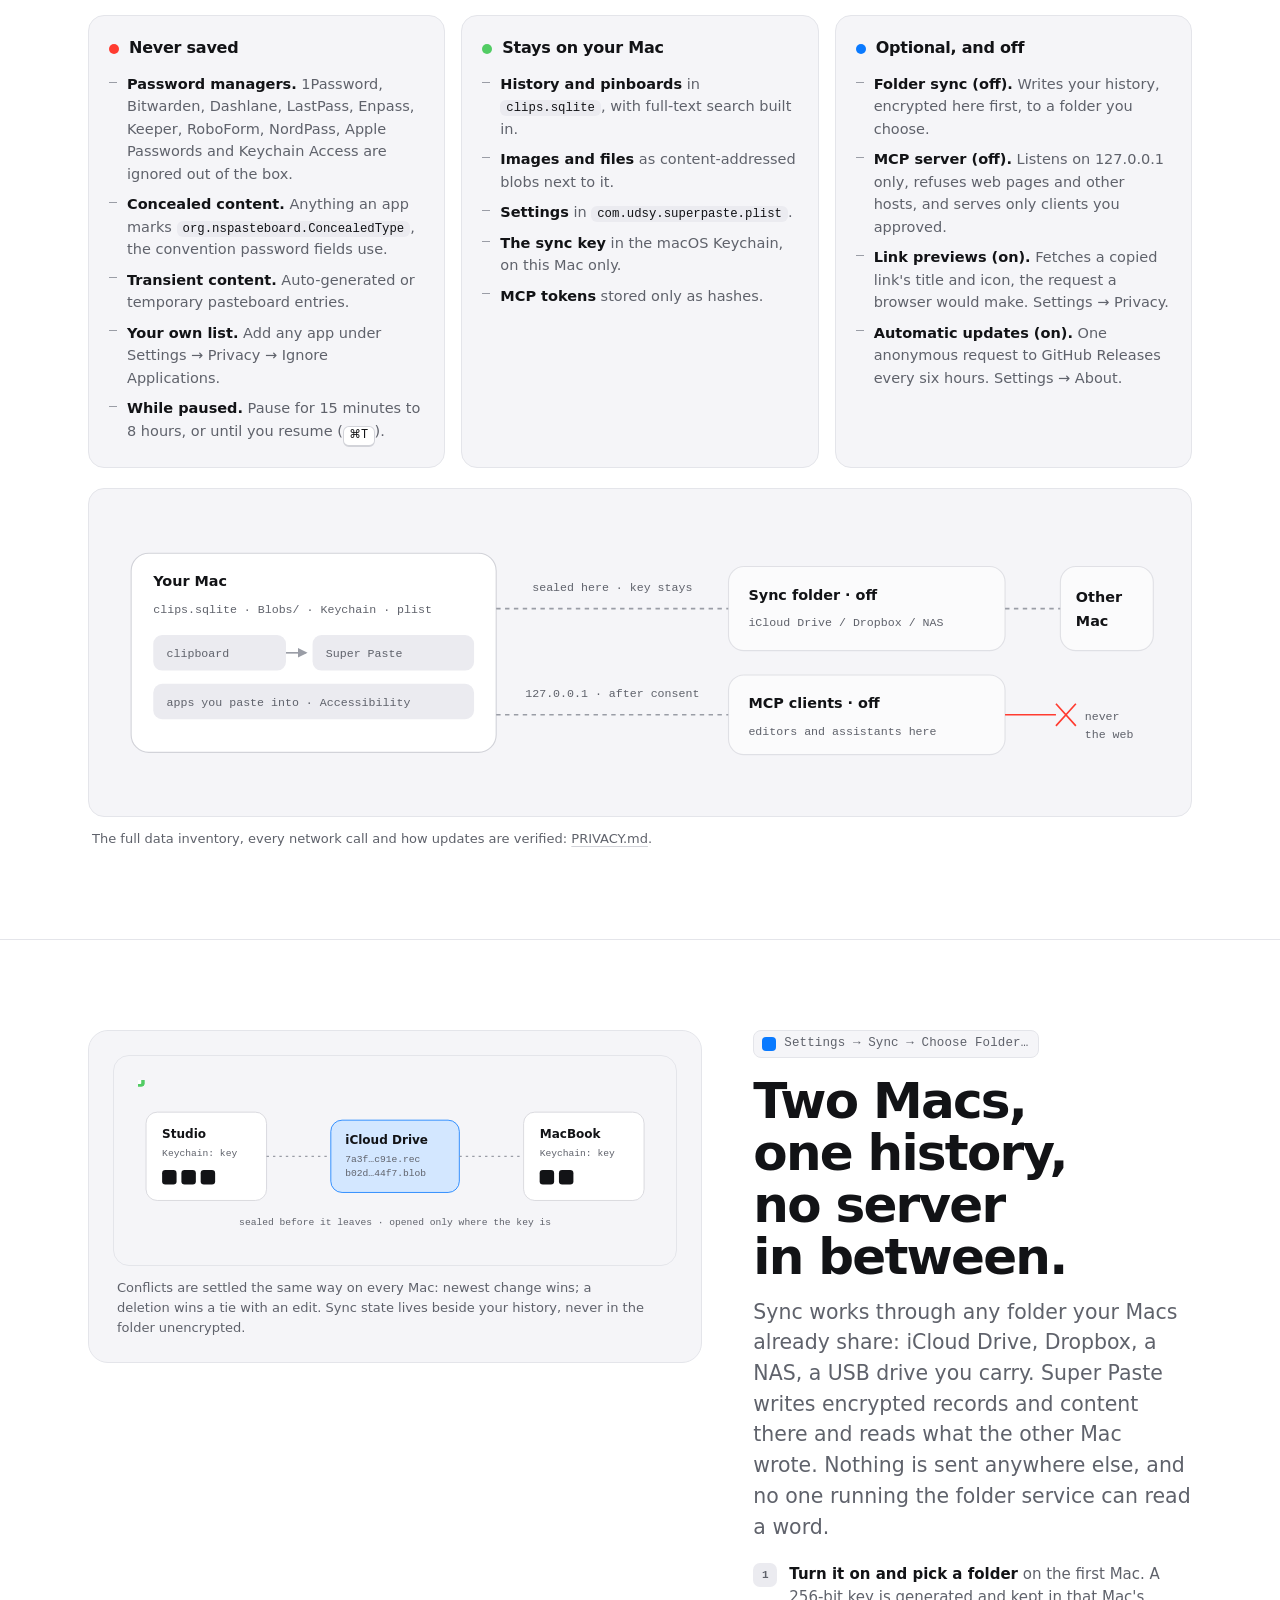
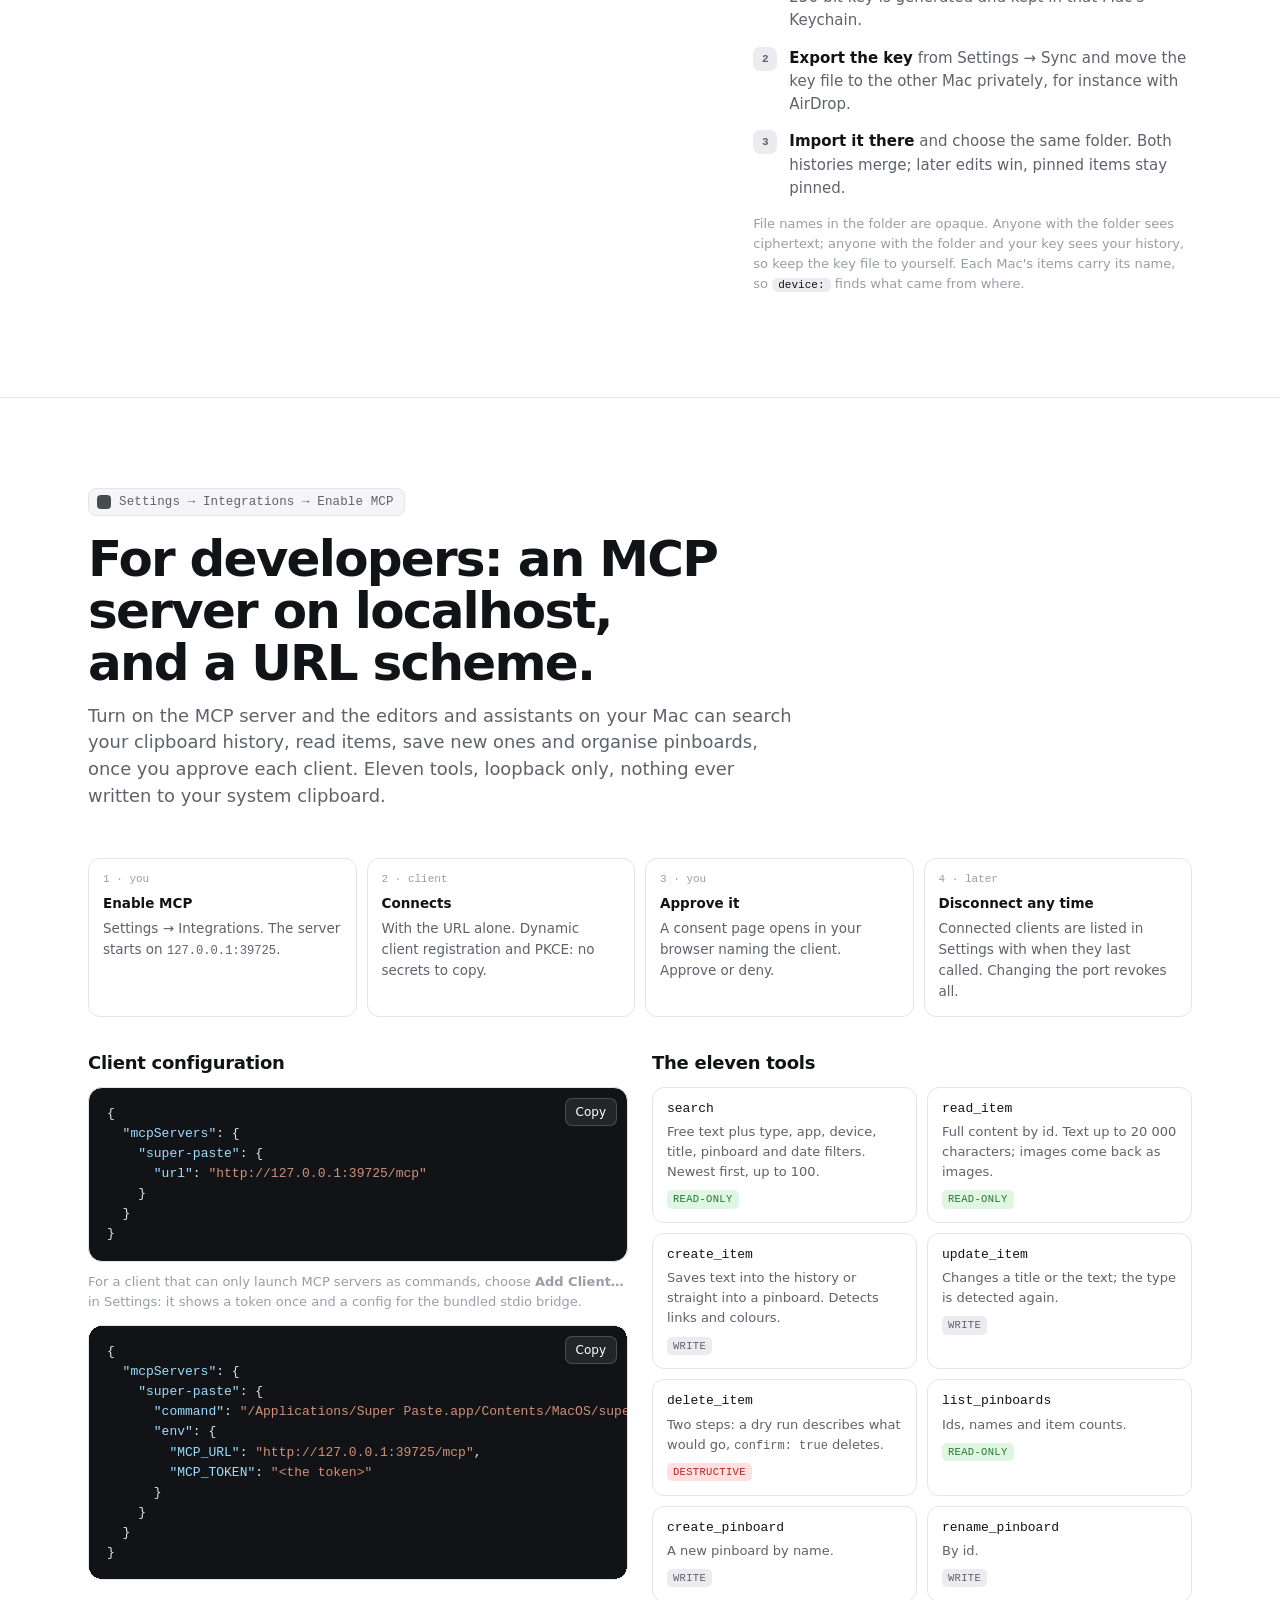
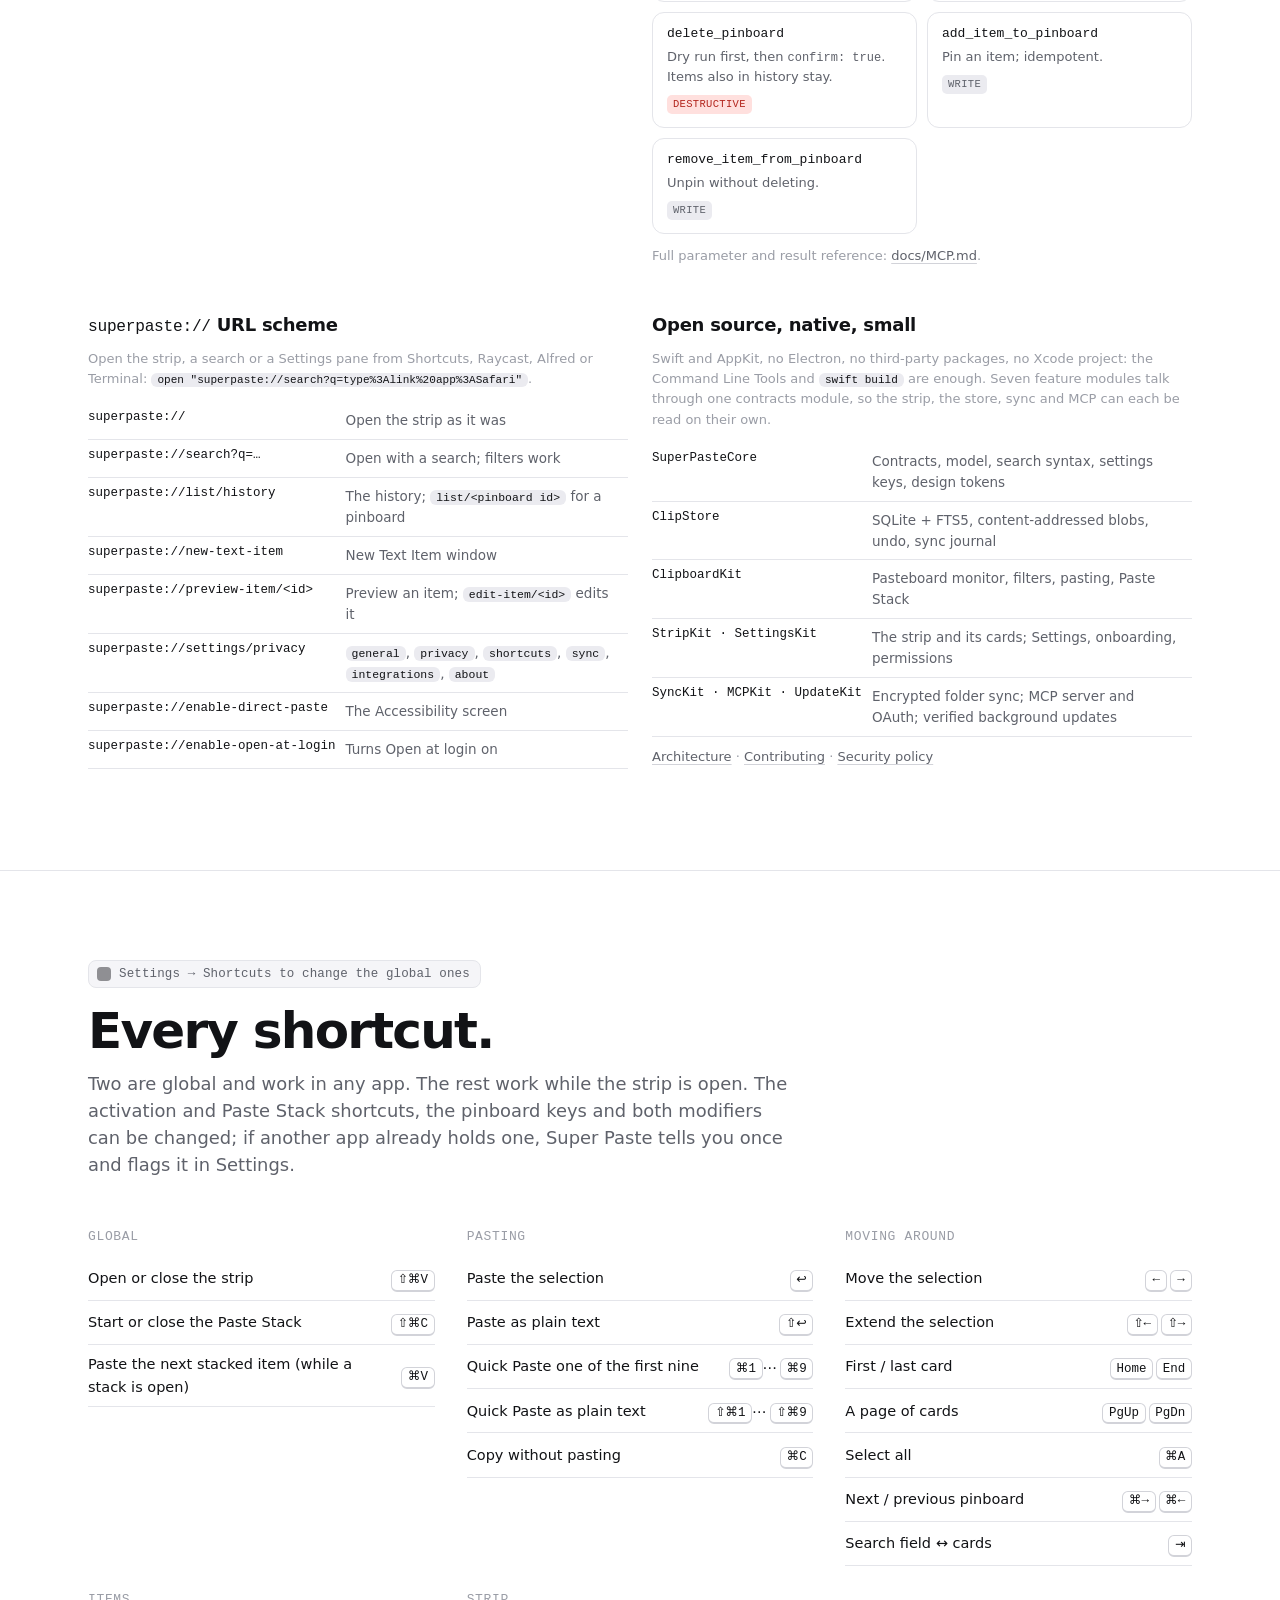
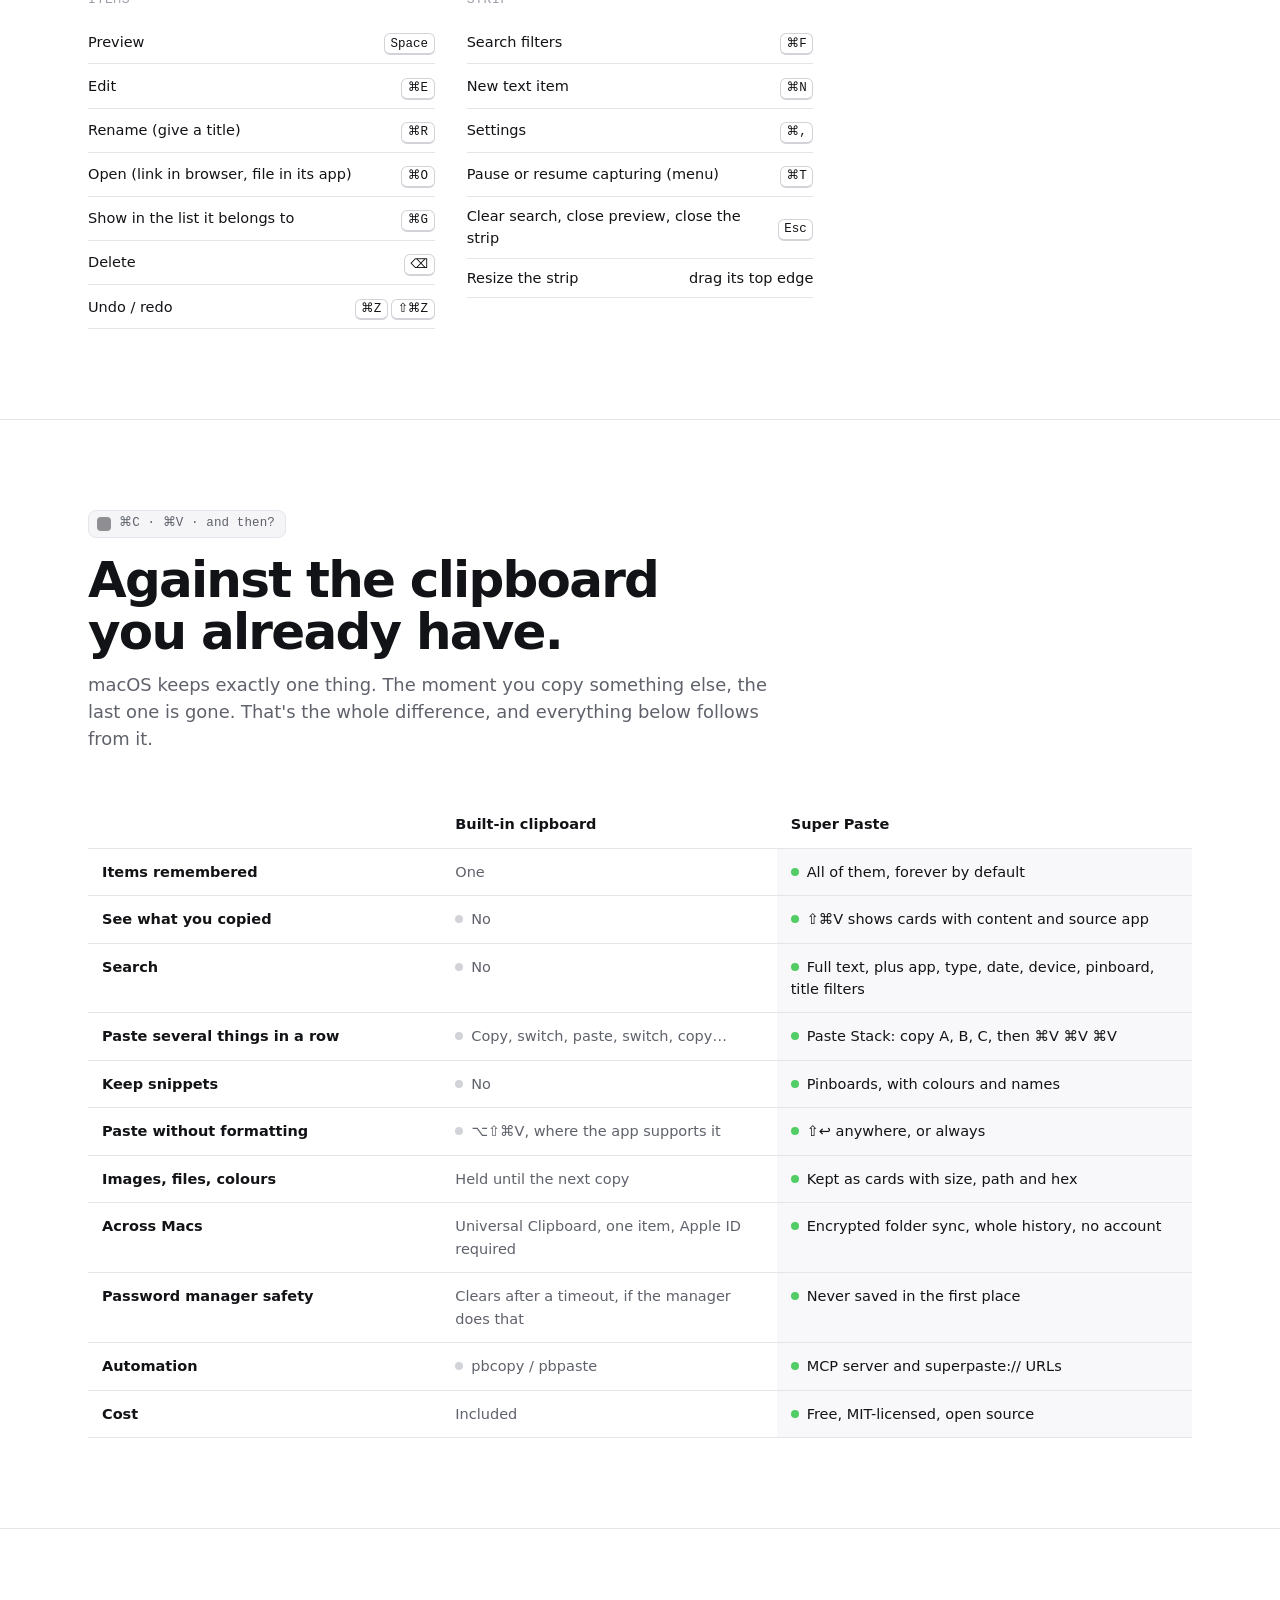
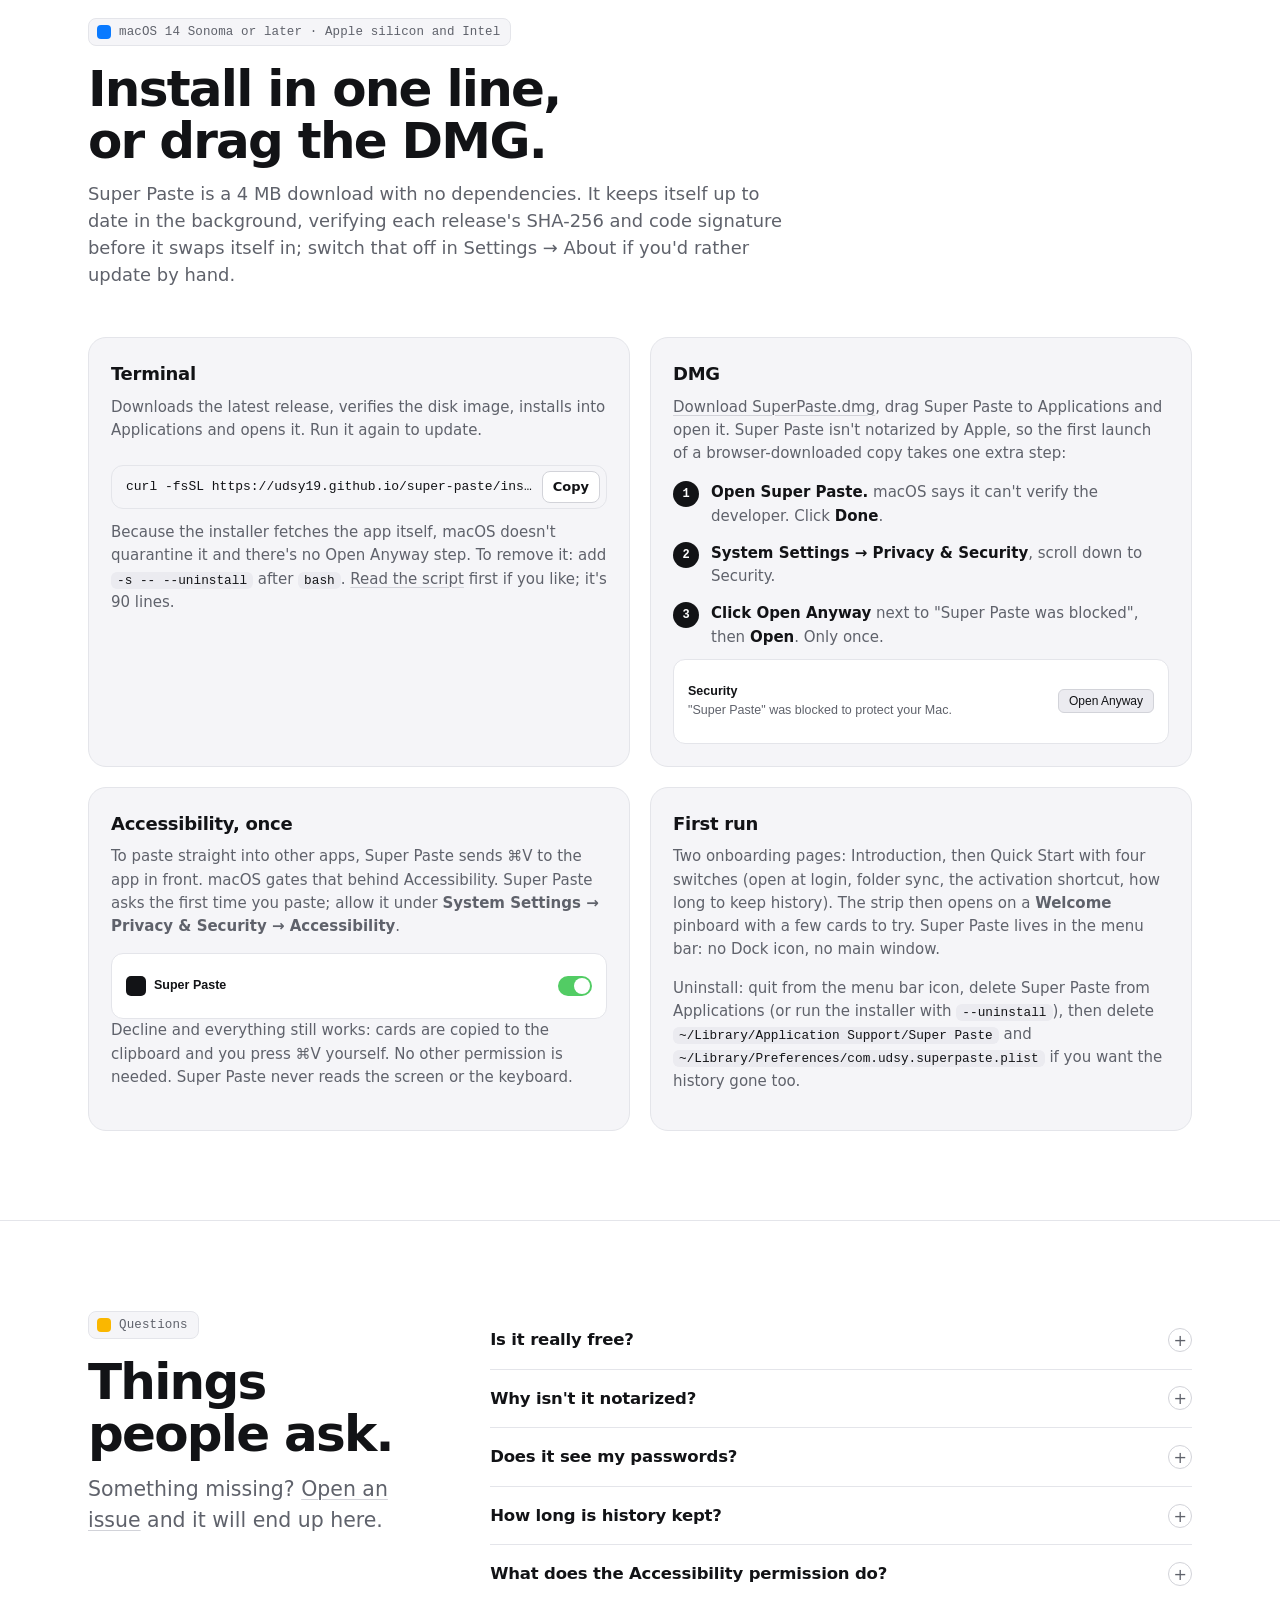
==== commit 702f76b3: "Website: say exactly what stays on the Mac" ====
--- a/website/index.html
+++ b/website/index.html
@@ -89,7 +89,7 @@
     <div class="hero-copy">
       <span class="eyebrow" style="--hdr: var(--h-blue)">Free · open source · macOS 14+ · <kbd>⇧⌘V</kbd></span>
       <h1 id="hero-title">Everything you copy, <span class="lite">kept.</span></h1>
-      <p class="lead">Super Paste remembers what you copy on your Mac: text, links, images, files, colours. Press <strong>⇧⌘V</strong> in any app, find the thing from an hour or a year ago, and paste it right where you are. <strong>Nothing leaves your Mac.</strong></p>
+      <p class="lead">Super Paste remembers what you copy on your Mac: text, links, images, files, colours. Press <strong>⇧⌘V</strong> in any app, find the thing from an hour or a year ago, and paste it right where you are. <strong>Your history stays on your Mac.</strong></p>
       <div class="cta">
         <a class="btn btn-primary" href="https://github.com/udsy19/super-paste/releases/latest/download/SuperPaste.dmg">Download for Mac</a>
         <div class="cmd" data-cmd>
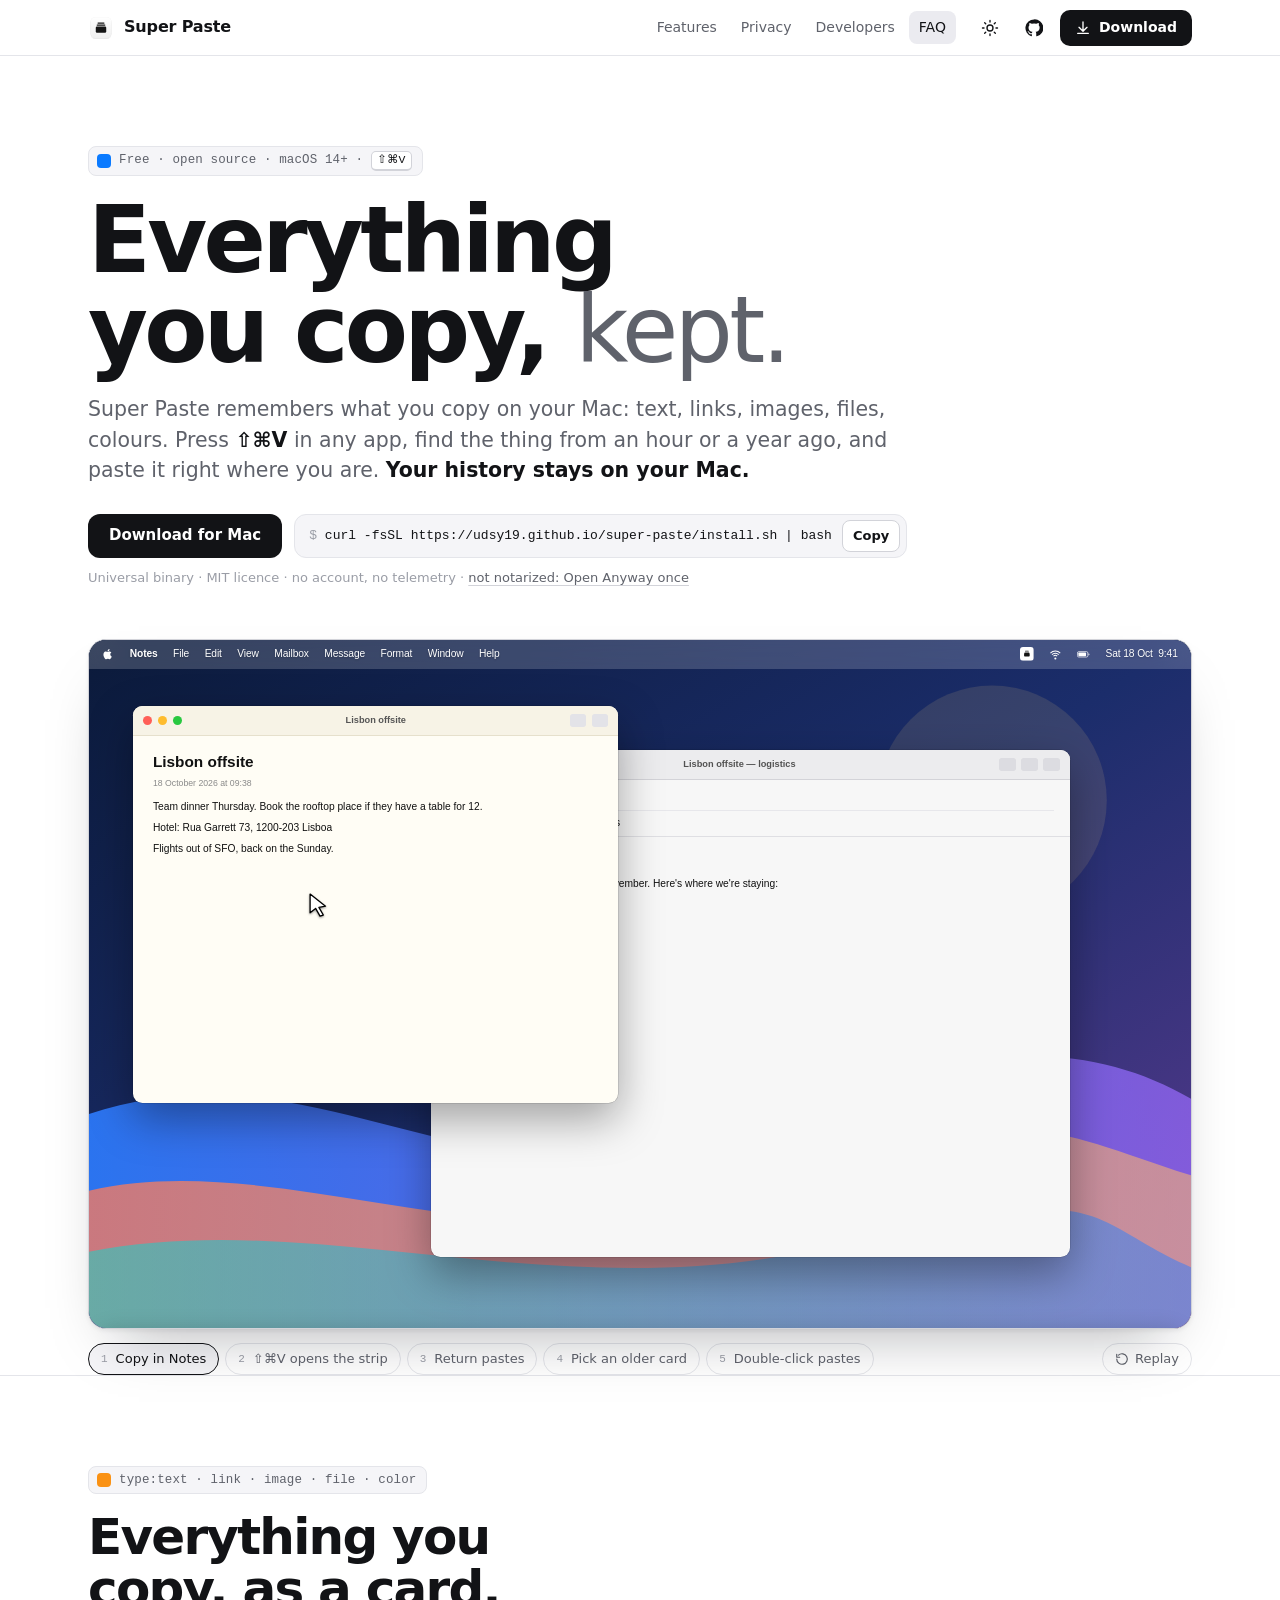
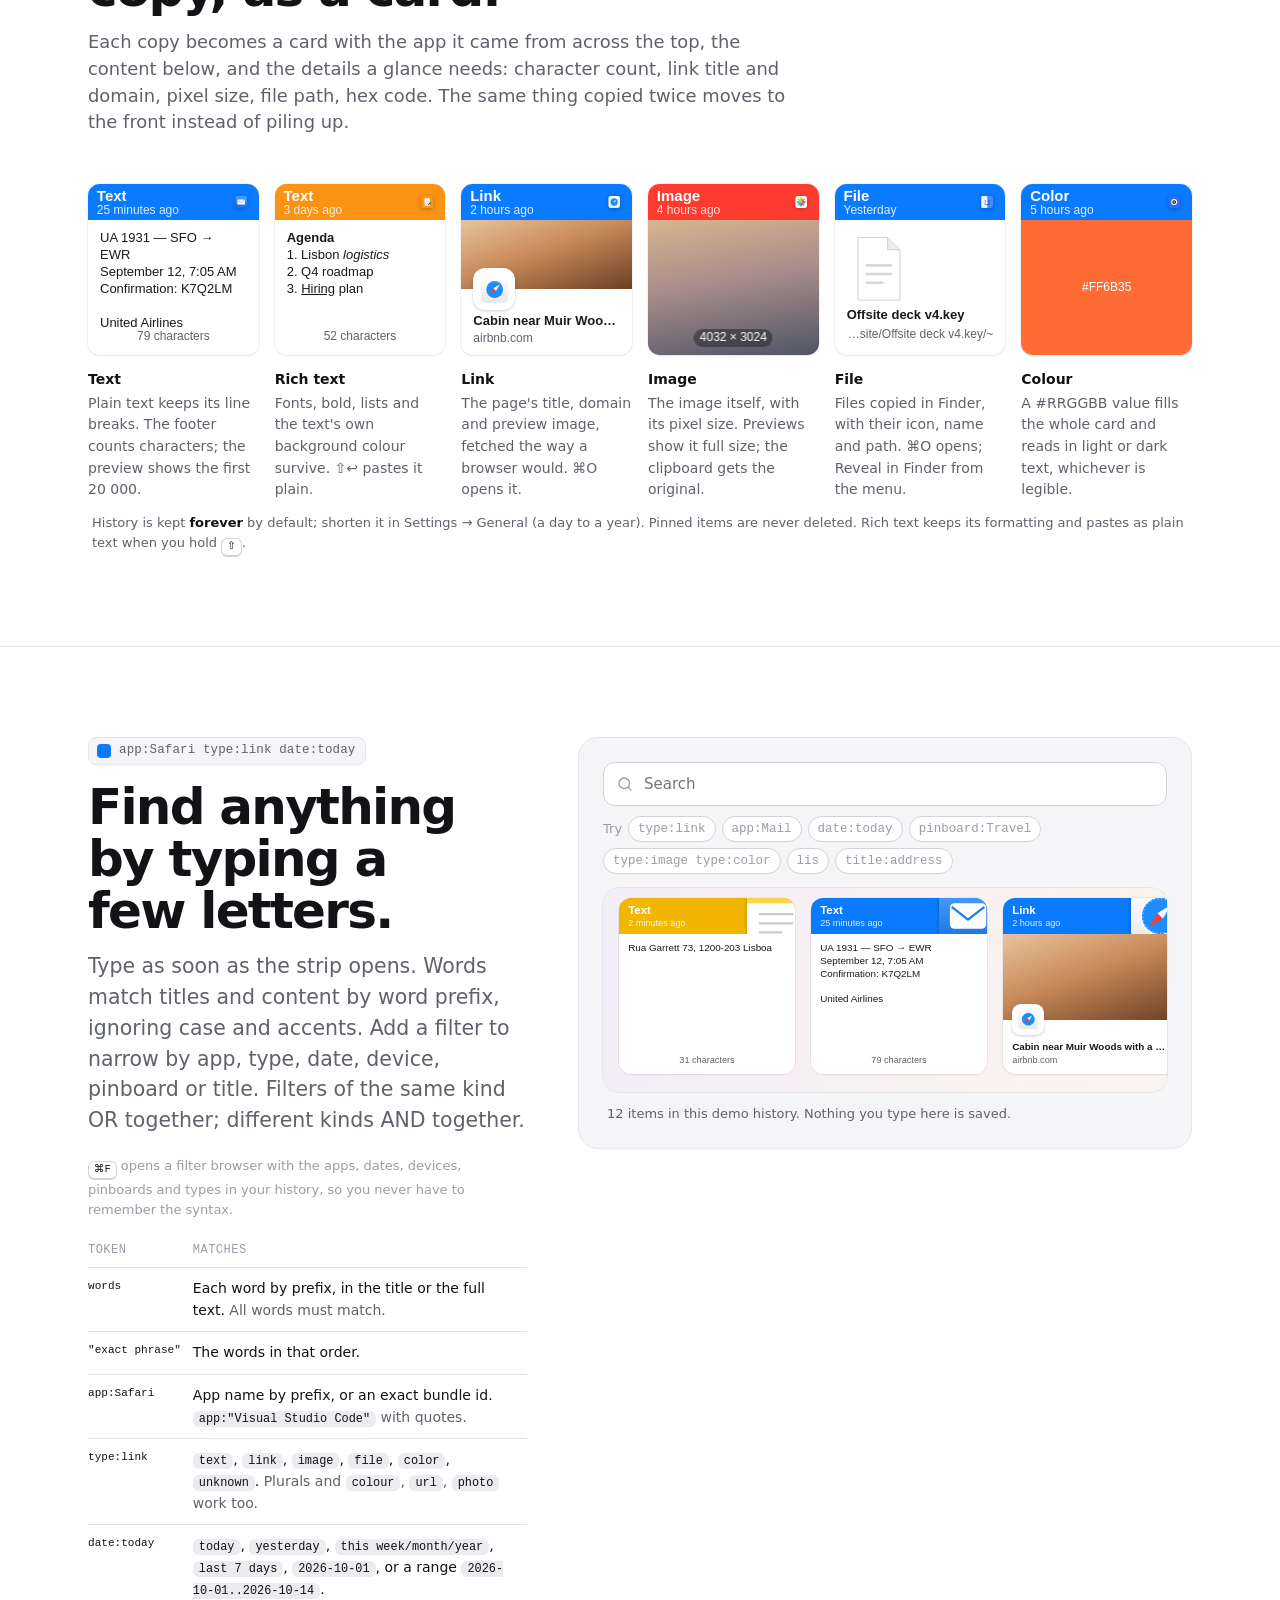
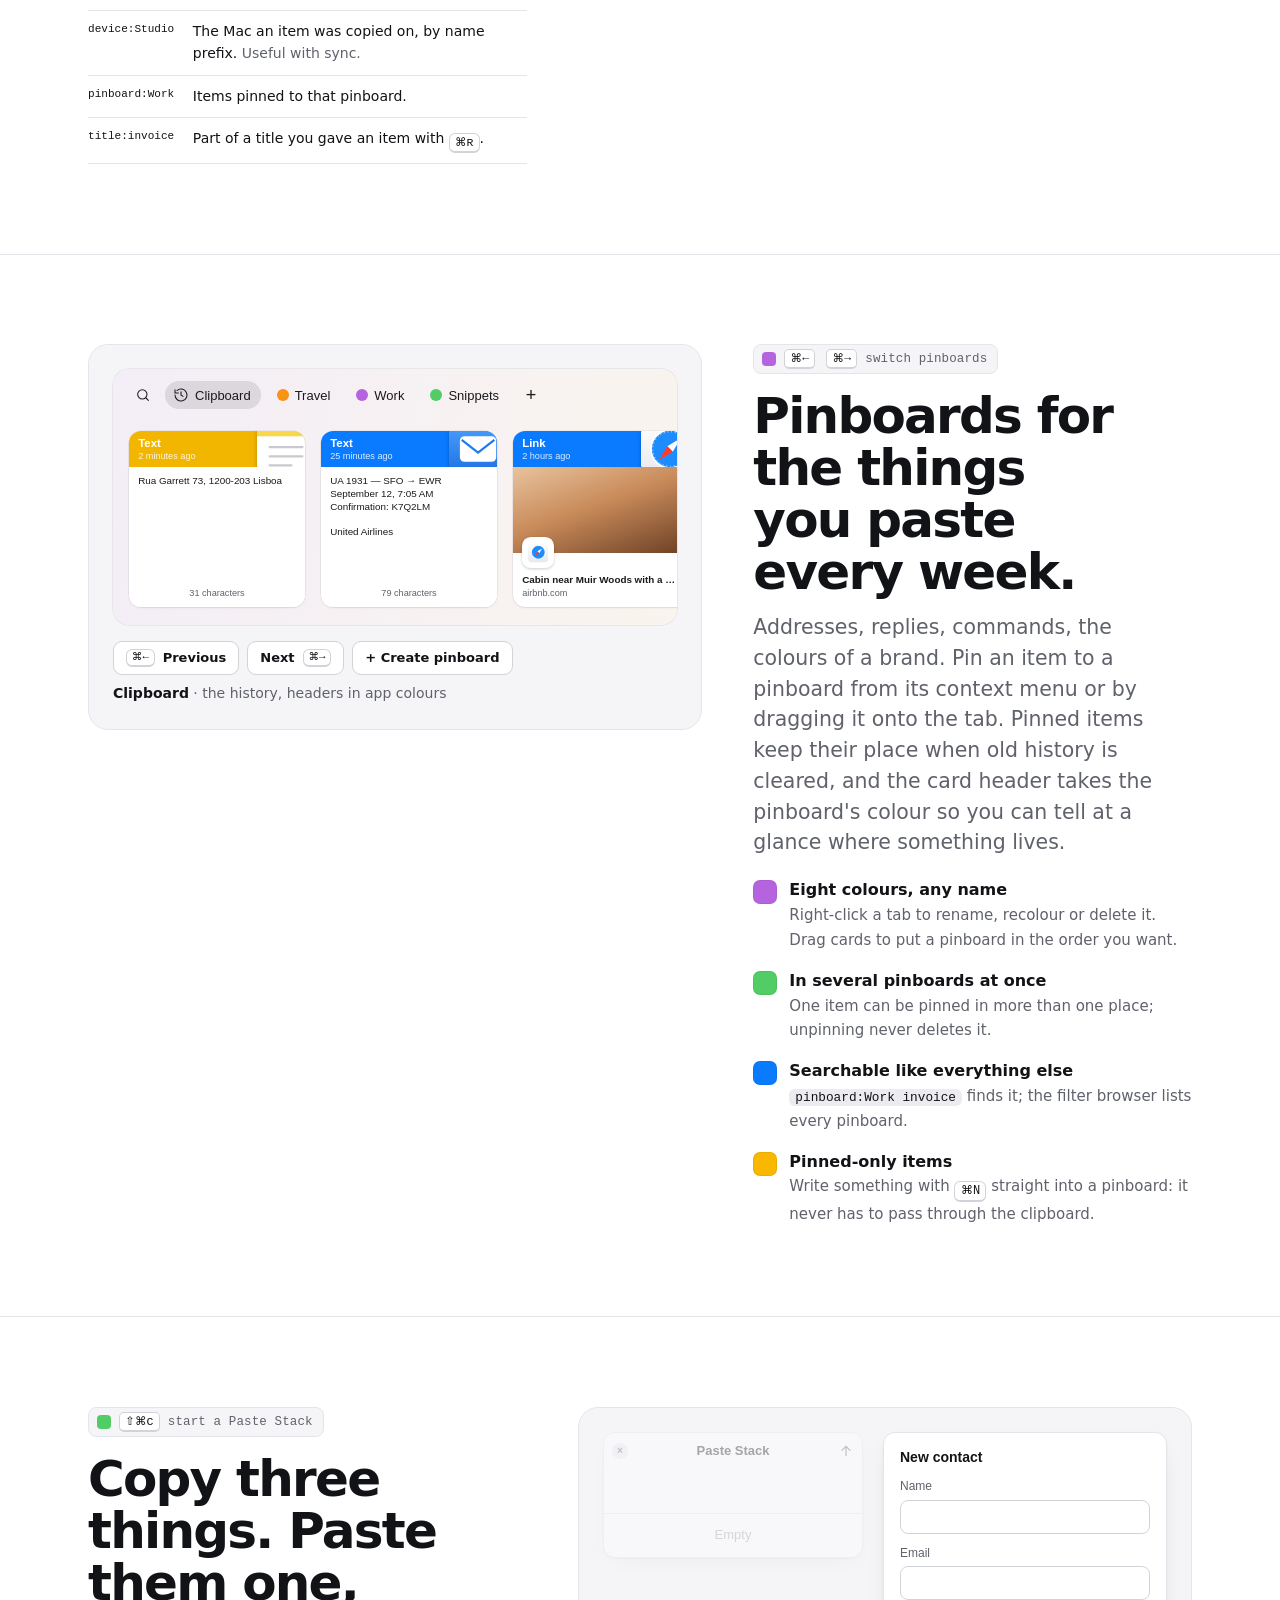
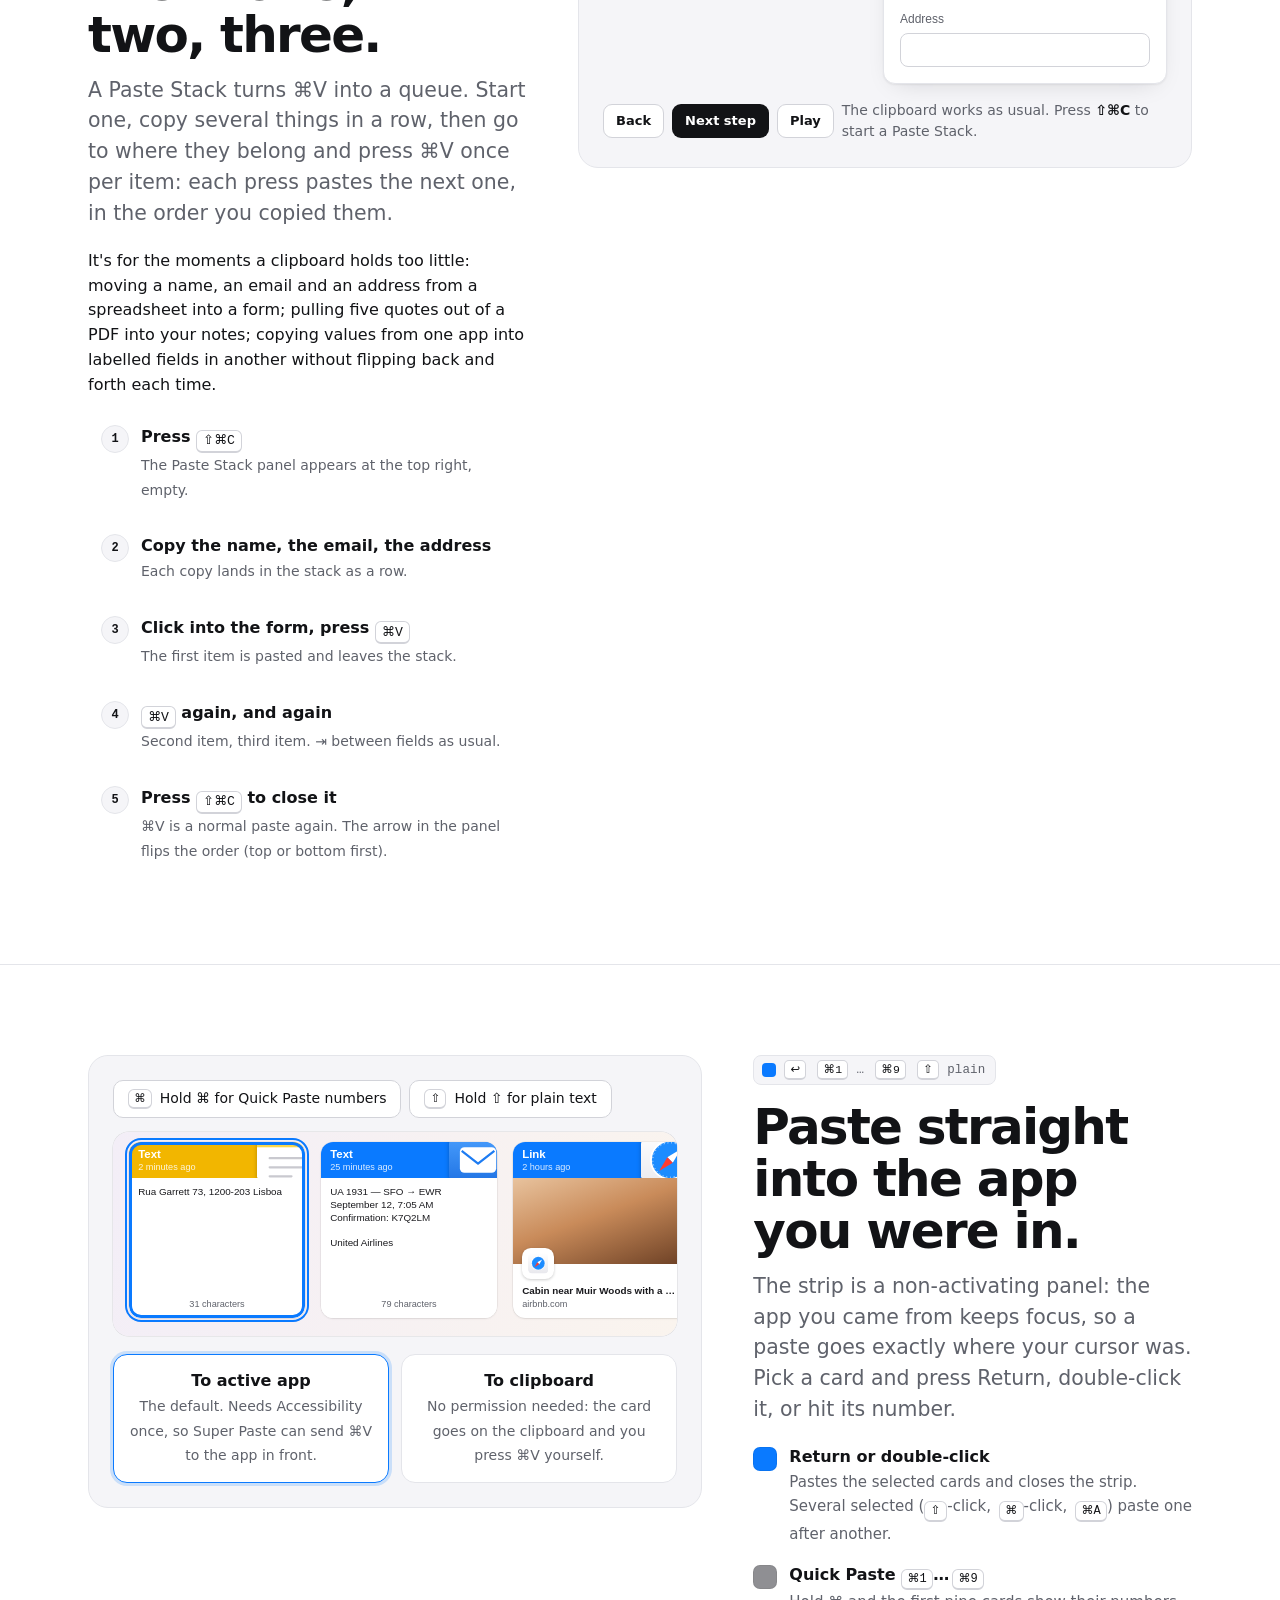
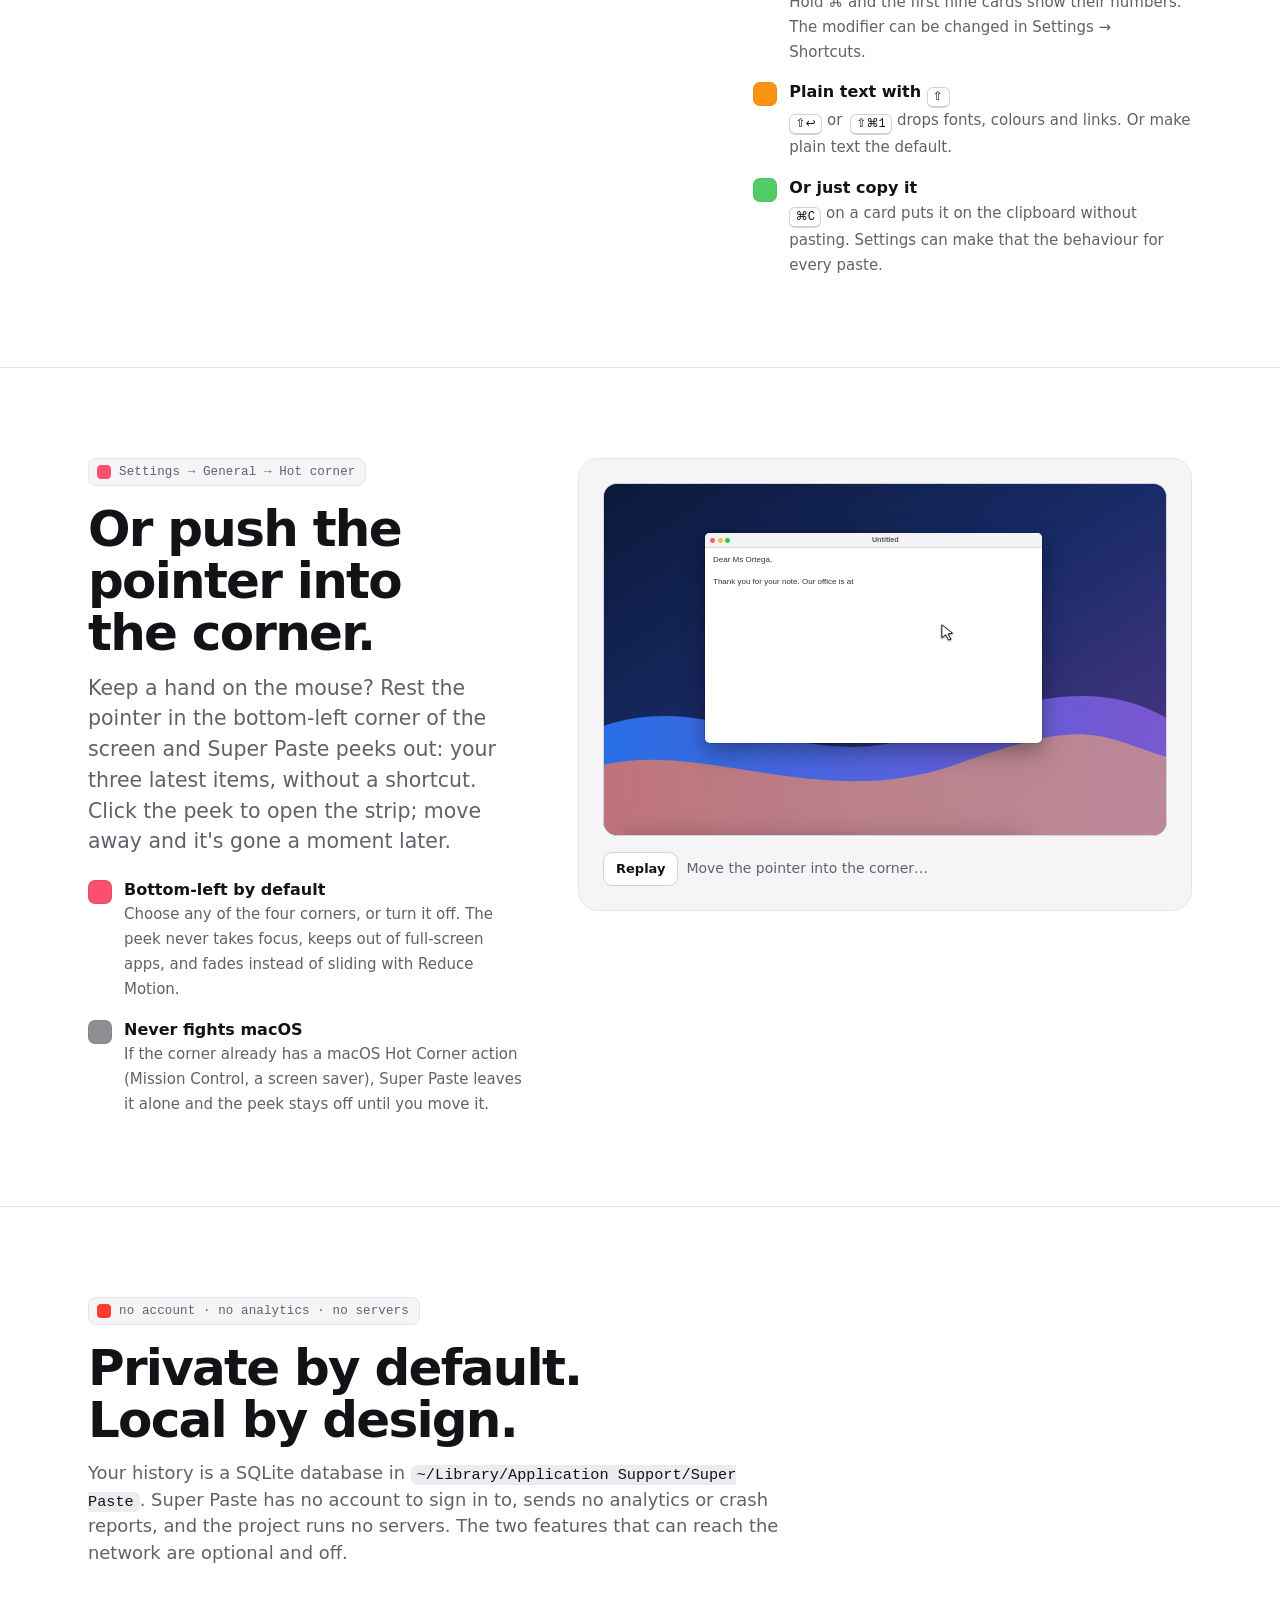
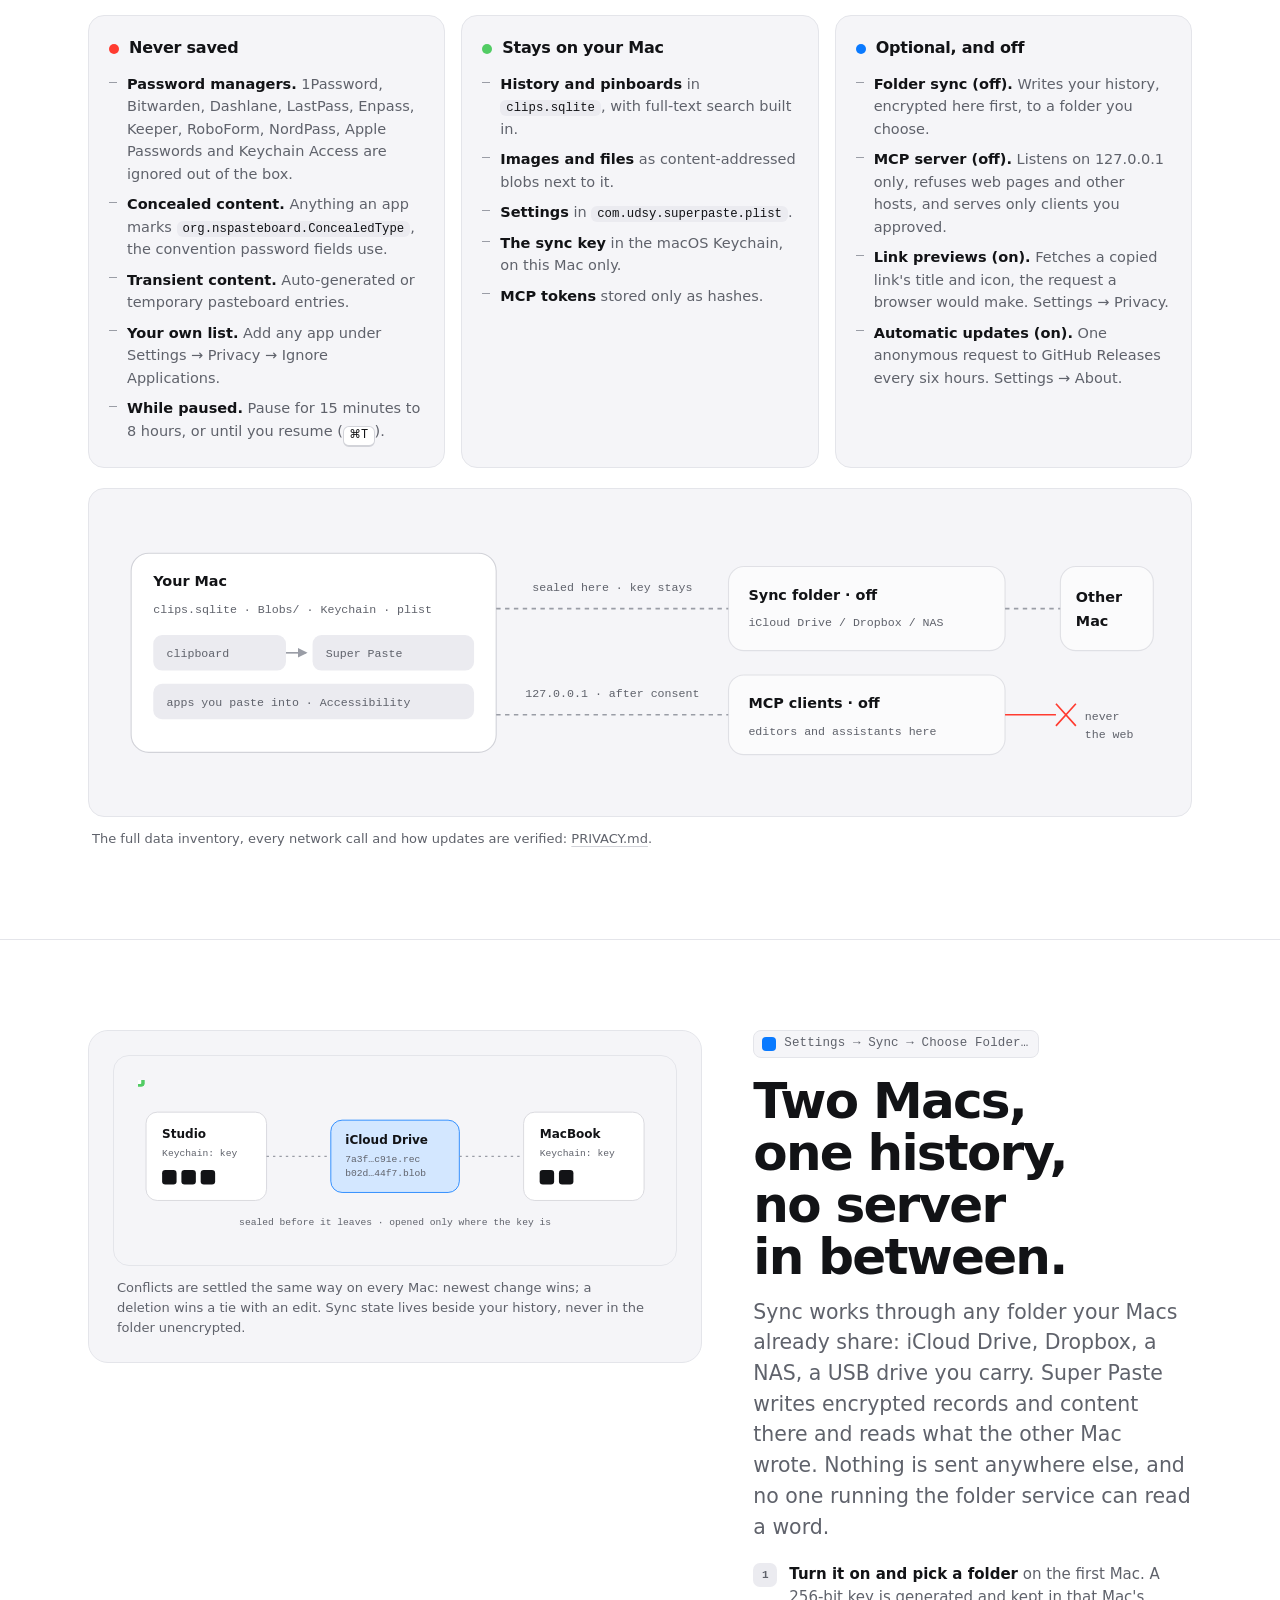
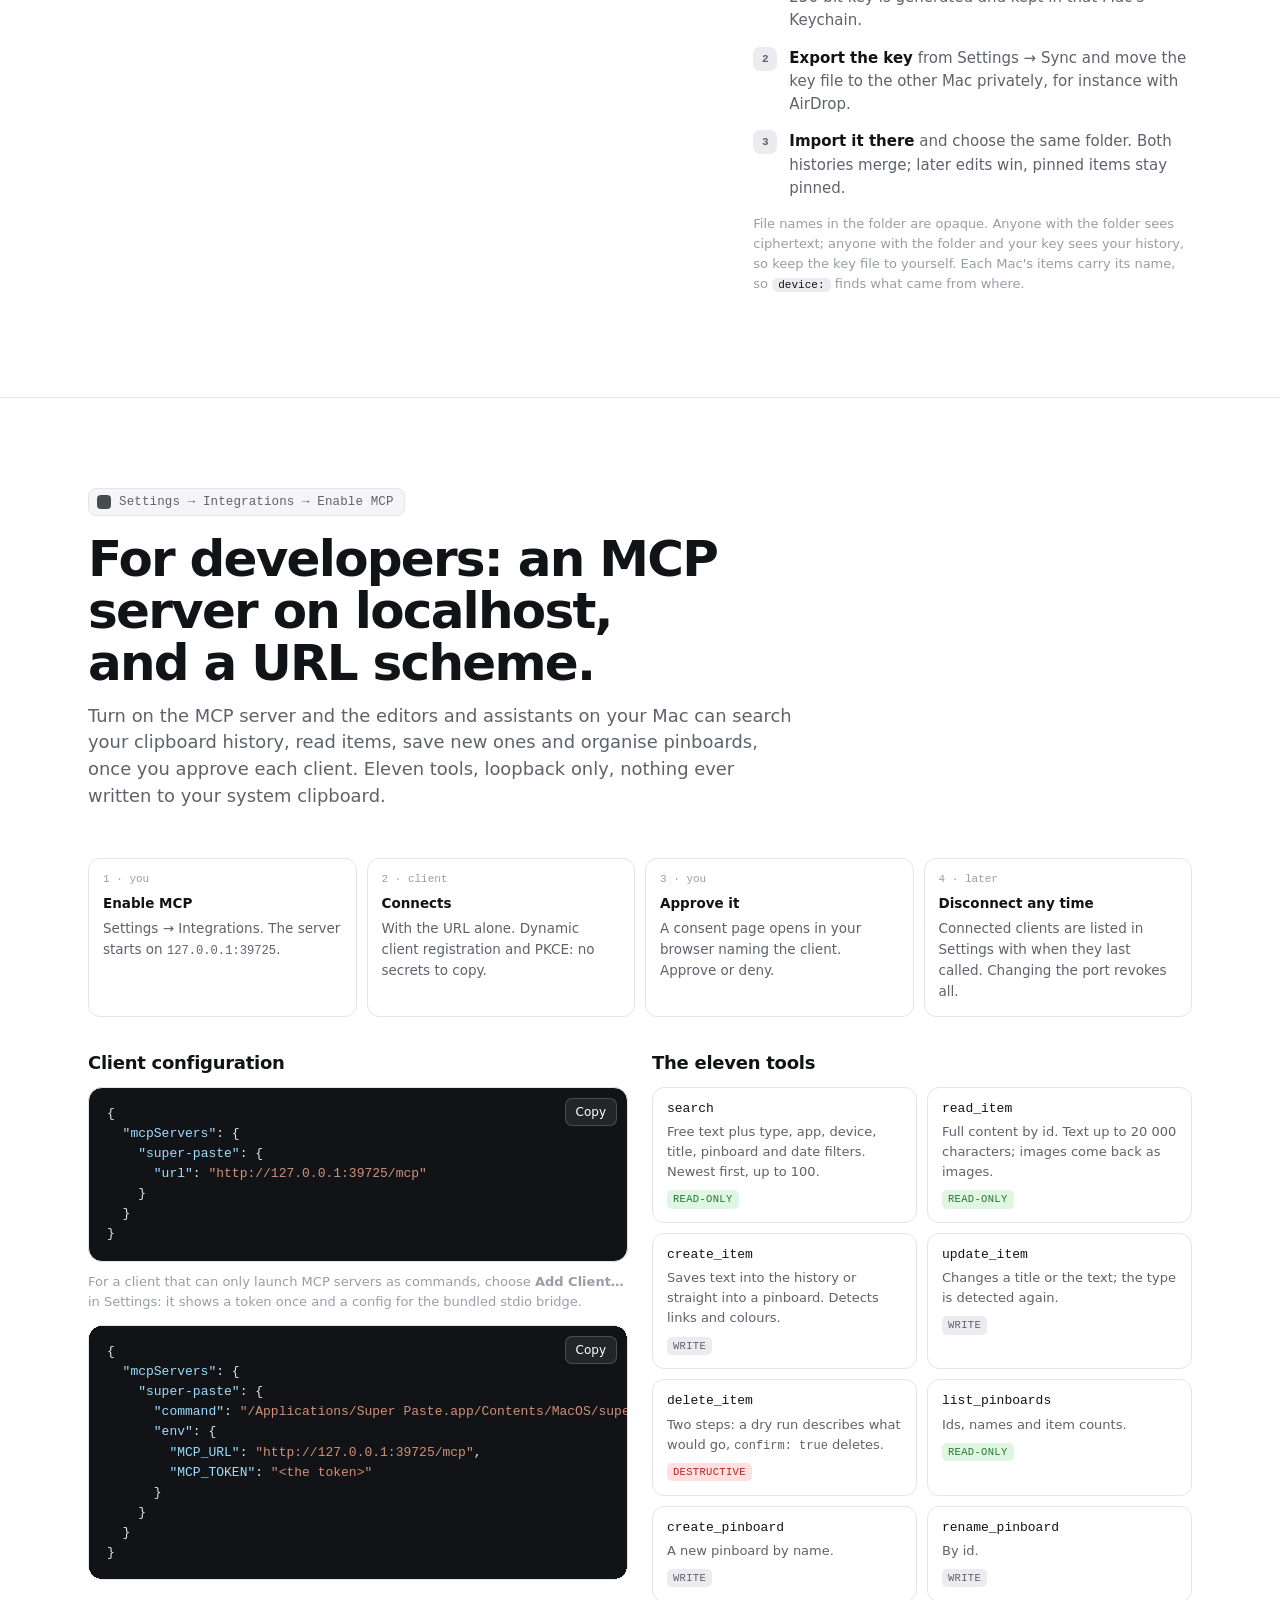
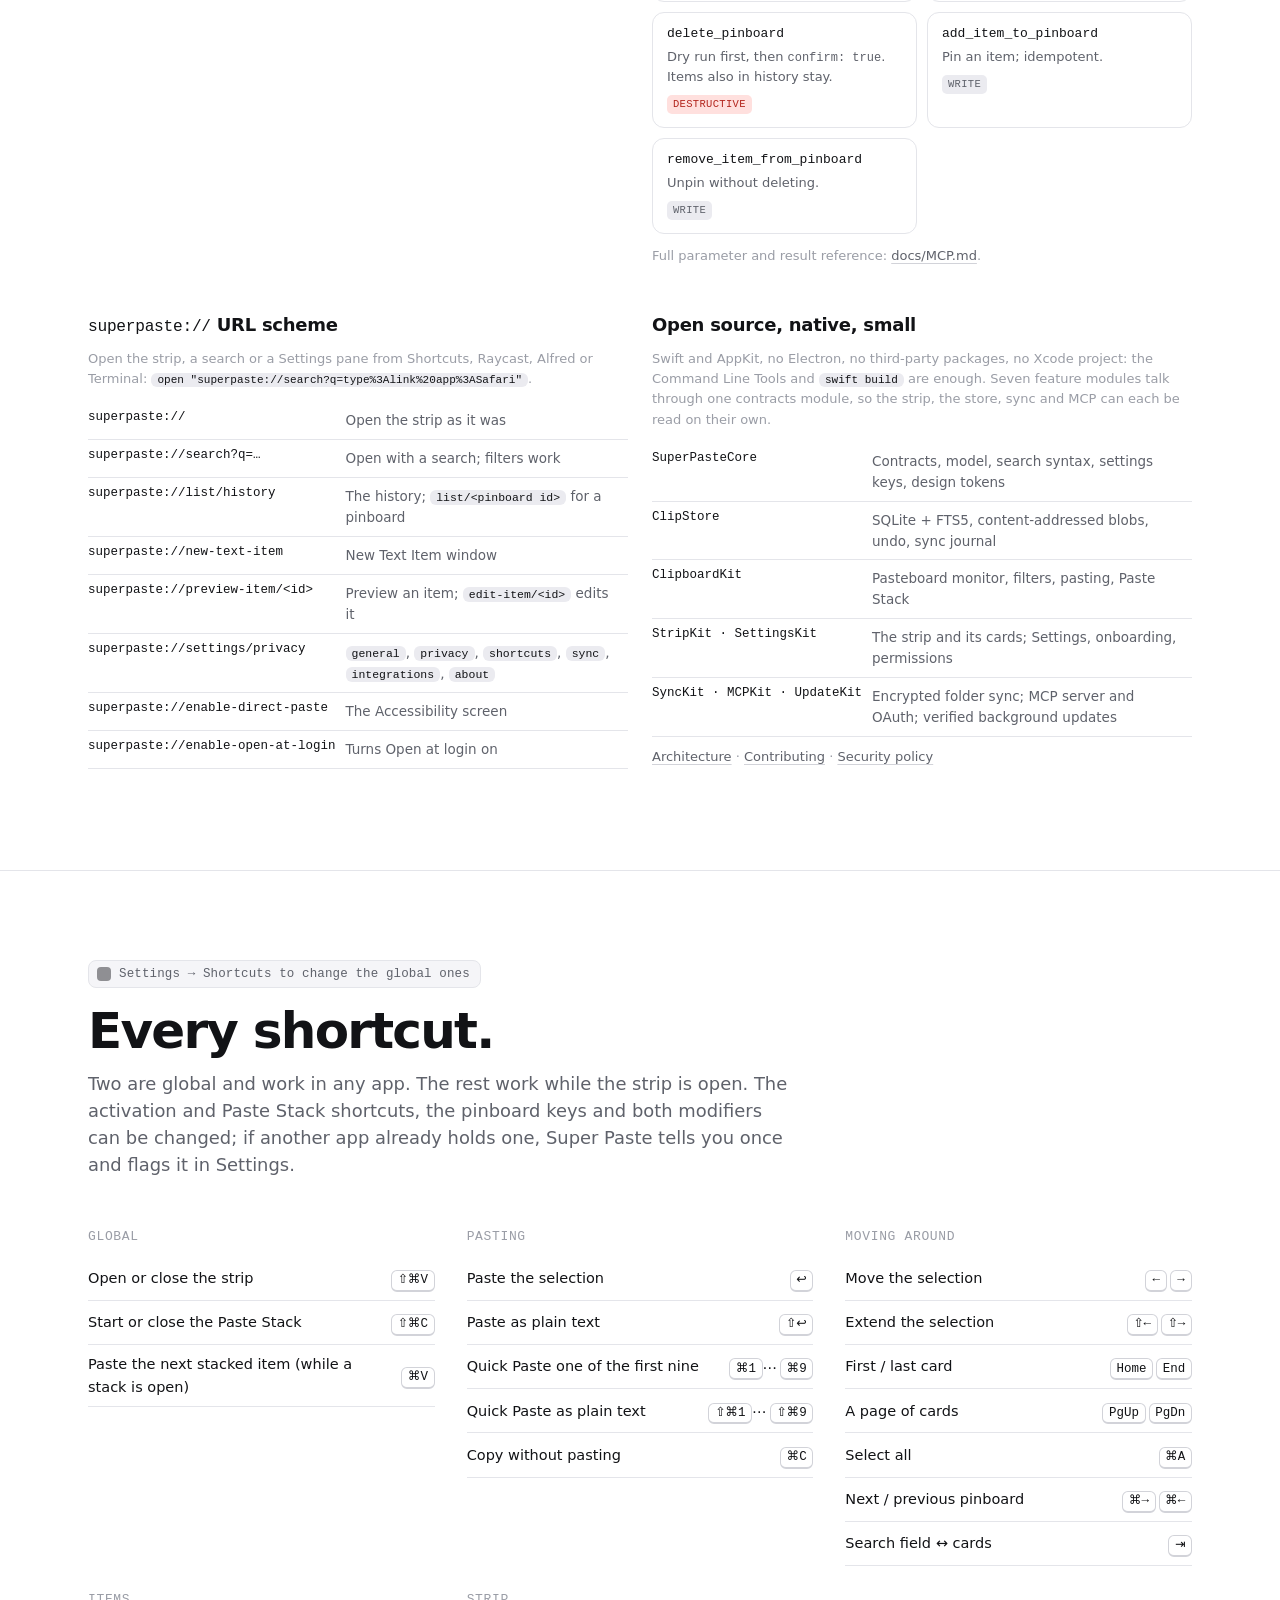
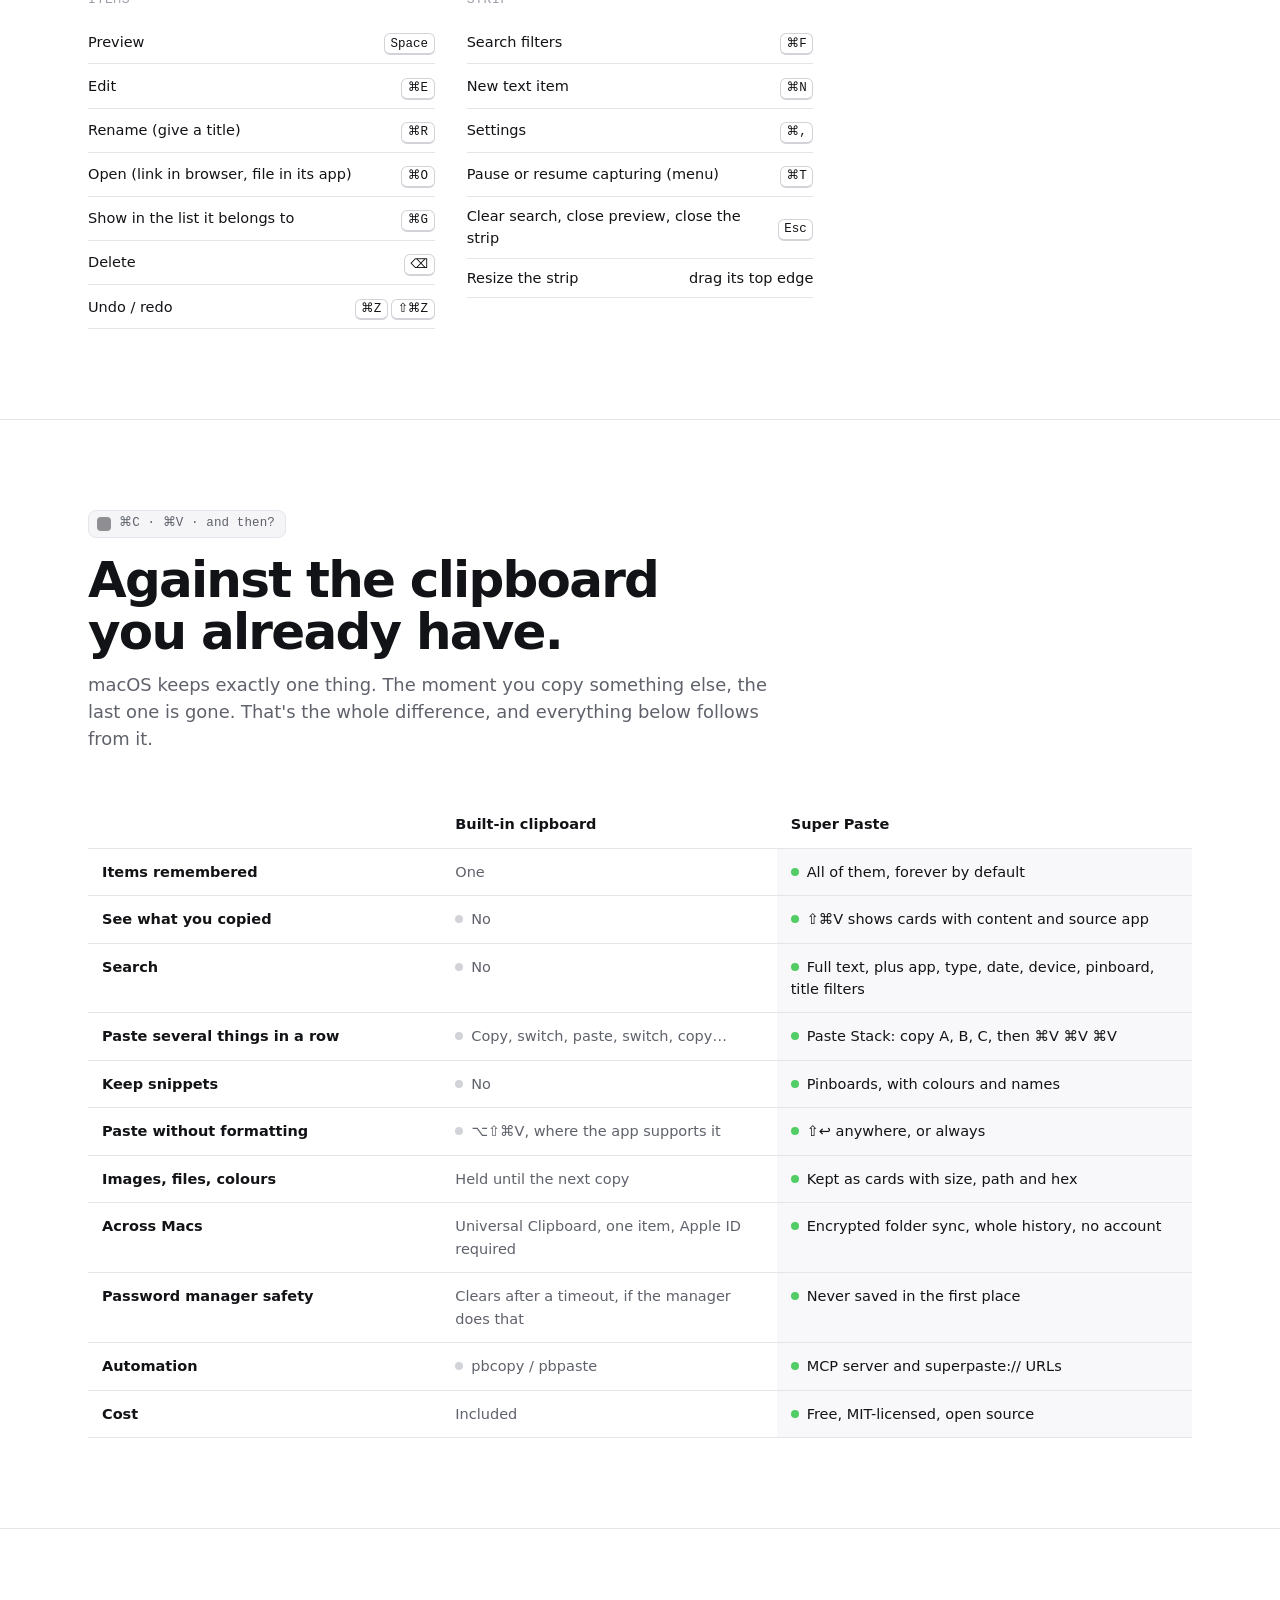
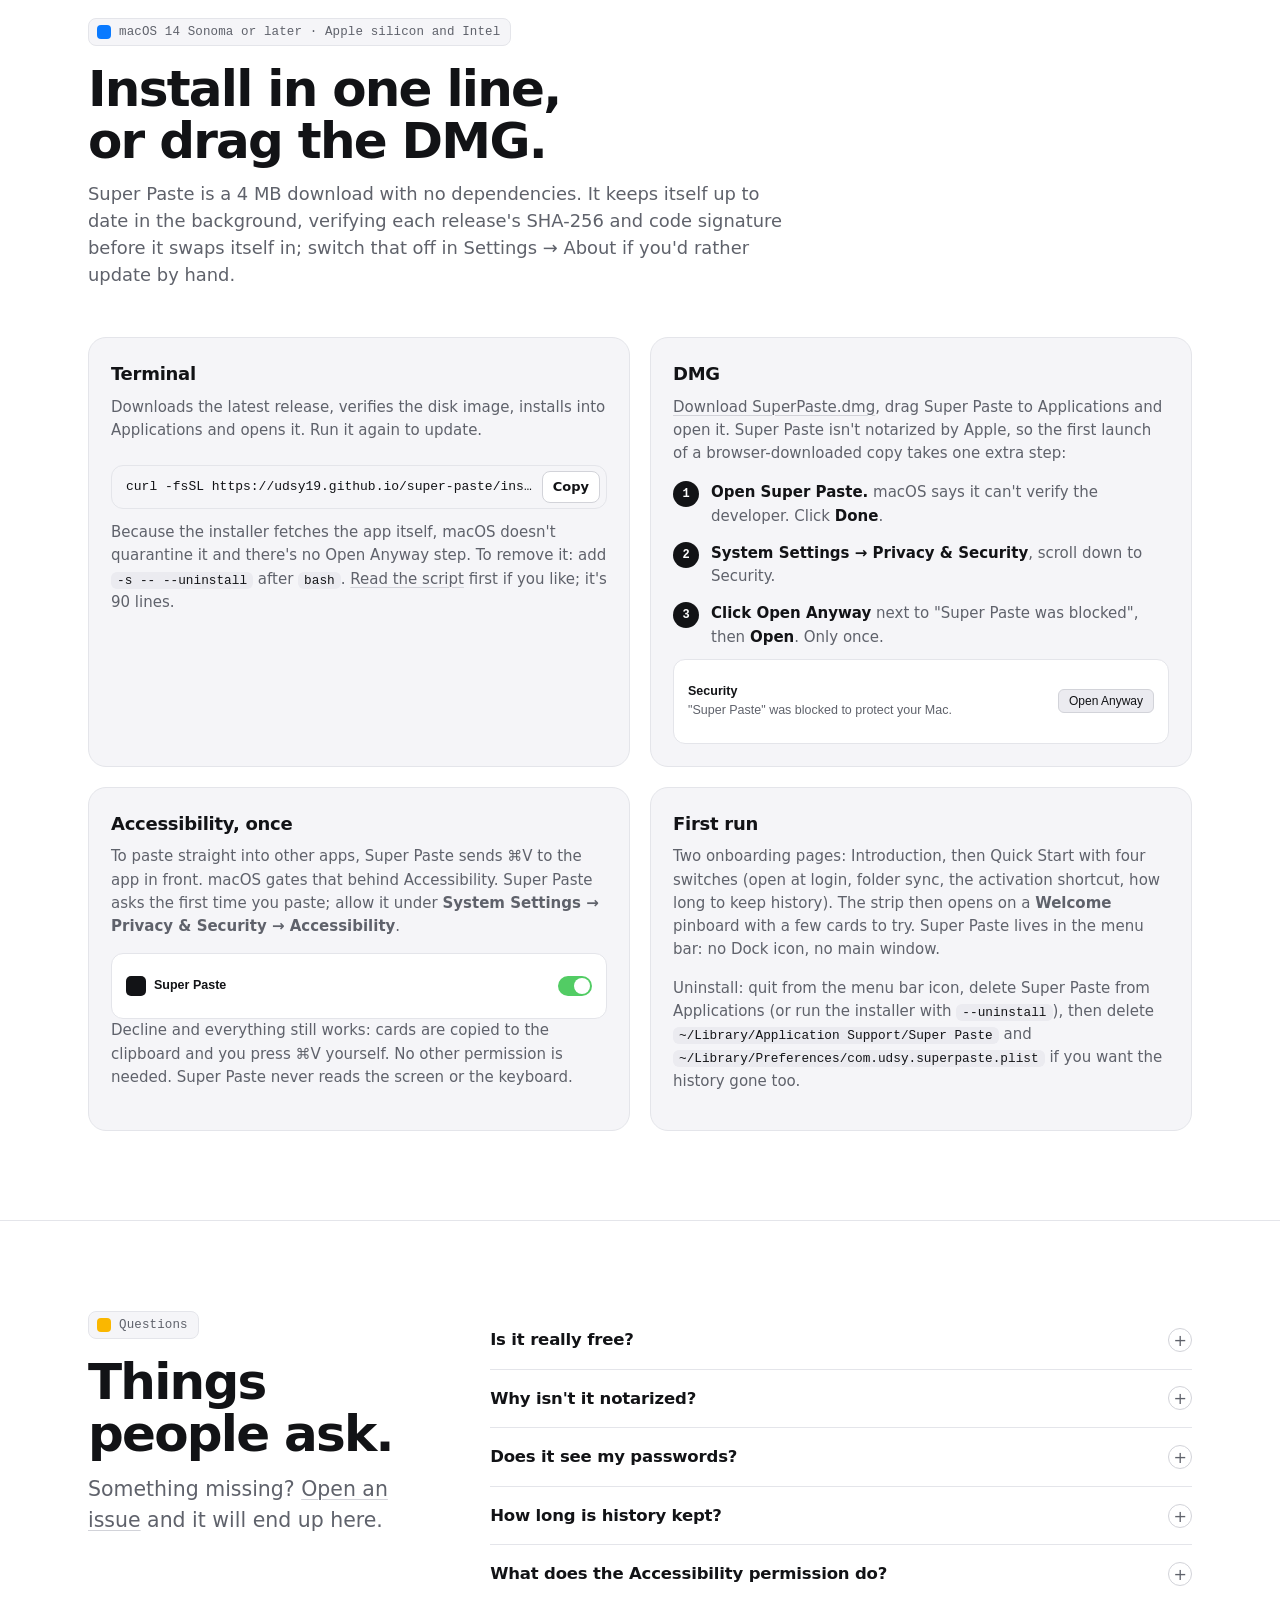
==== commit 3c69583f: "Website: stop the page jumping back up; a four-link nav The section highlight called scrollIntoView " ====
--- a/website/index.html
+++ b/website/index.html
@@ -59,16 +59,9 @@
   <div class="wrap">
     <a class="brand" href="./" aria-label="Super Paste home"><img src="icon.svg" alt="" width="26" height="26">Super Paste</a>
     <nav class="nav-links" aria-label="Sections" data-nav>
-      <a href="#types">History</a>
-      <a href="#search">Search</a>
-      <a href="#pinboards">Pinboards</a>
-      <a href="#stack">Paste Stack</a>
-      <a href="#paste">Paste</a>
+      <a href="#types">Features</a>
       <a href="#privacy">Privacy</a>
-      <a href="#sync">Sync</a>
       <a href="#developers">Developers</a>
-      <a href="#shortcuts">Shortcuts</a>
-      <a href="#install">Install</a>
       <a href="#faq">FAQ</a>
     </nav>
     <div class="nav-end">
--- a/website/styles.css
+++ b/website/styles.css
@@ -180,9 +180,8 @@
 .nav .wrap { display: grid; grid-template-columns: auto 1fr auto; align-items: center; gap: 16px; height: 100%; }
 .brand { display: inline-flex; align-items: center; gap: 10px; font-weight: 700; text-decoration: none; letter-spacing: -0.01em; }
 .brand img { width: 26px; height: 26px; }
-.nav-links { display: flex; min-width: 0; gap: 0; overflow-x: auto; scrollbar-width: none; -ms-overflow-style: none; mask-image: linear-gradient(90deg, transparent, #000 12px, #000 calc(100% - 12px), transparent); padding: 0 12px; }
-.nav-links::-webkit-scrollbar { display: none; }
-.nav-links a { flex: none; padding: 6px 8px; border-radius: 8px; font-size: 13px; font-weight: 500; color: var(--ink-2); text-decoration: none; }
+.nav-links { display: flex; justify-content: flex-end; gap: 4px; min-width: 0; }
+.nav-links a { flex: none; padding: 6px 10px; border-radius: 8px; font-size: 14px; font-weight: 500; color: var(--ink-2); text-decoration: none; }
 .nav-links a:hover { color: var(--ink); background: var(--bg-2); }
 .nav-links a[aria-current="true"] { color: var(--ink); background: var(--bg-3); }
 .nav-end { display: flex; align-items: center; gap: 8px; }
@@ -197,7 +196,7 @@
   :root:not([data-theme="light"]) .theme-btn .moon { display: block; }
 }
 .nav .btn { height: 36px; padding: 0 14px; font-size: 14px; border-radius: 10px; }
-@media (max-width: 720px) { .nav .btn-label { display: none; } .nav .btn { width: 36px; padding: 0; justify-content: center; } }
+@media (max-width: 720px) { .nav-links { display: none; } .nav .btn-label { display: none; } .nav .btn { width: 36px; padding: 0; justify-content: center; } }
 
 /* ---------- Hero ---------- */
 
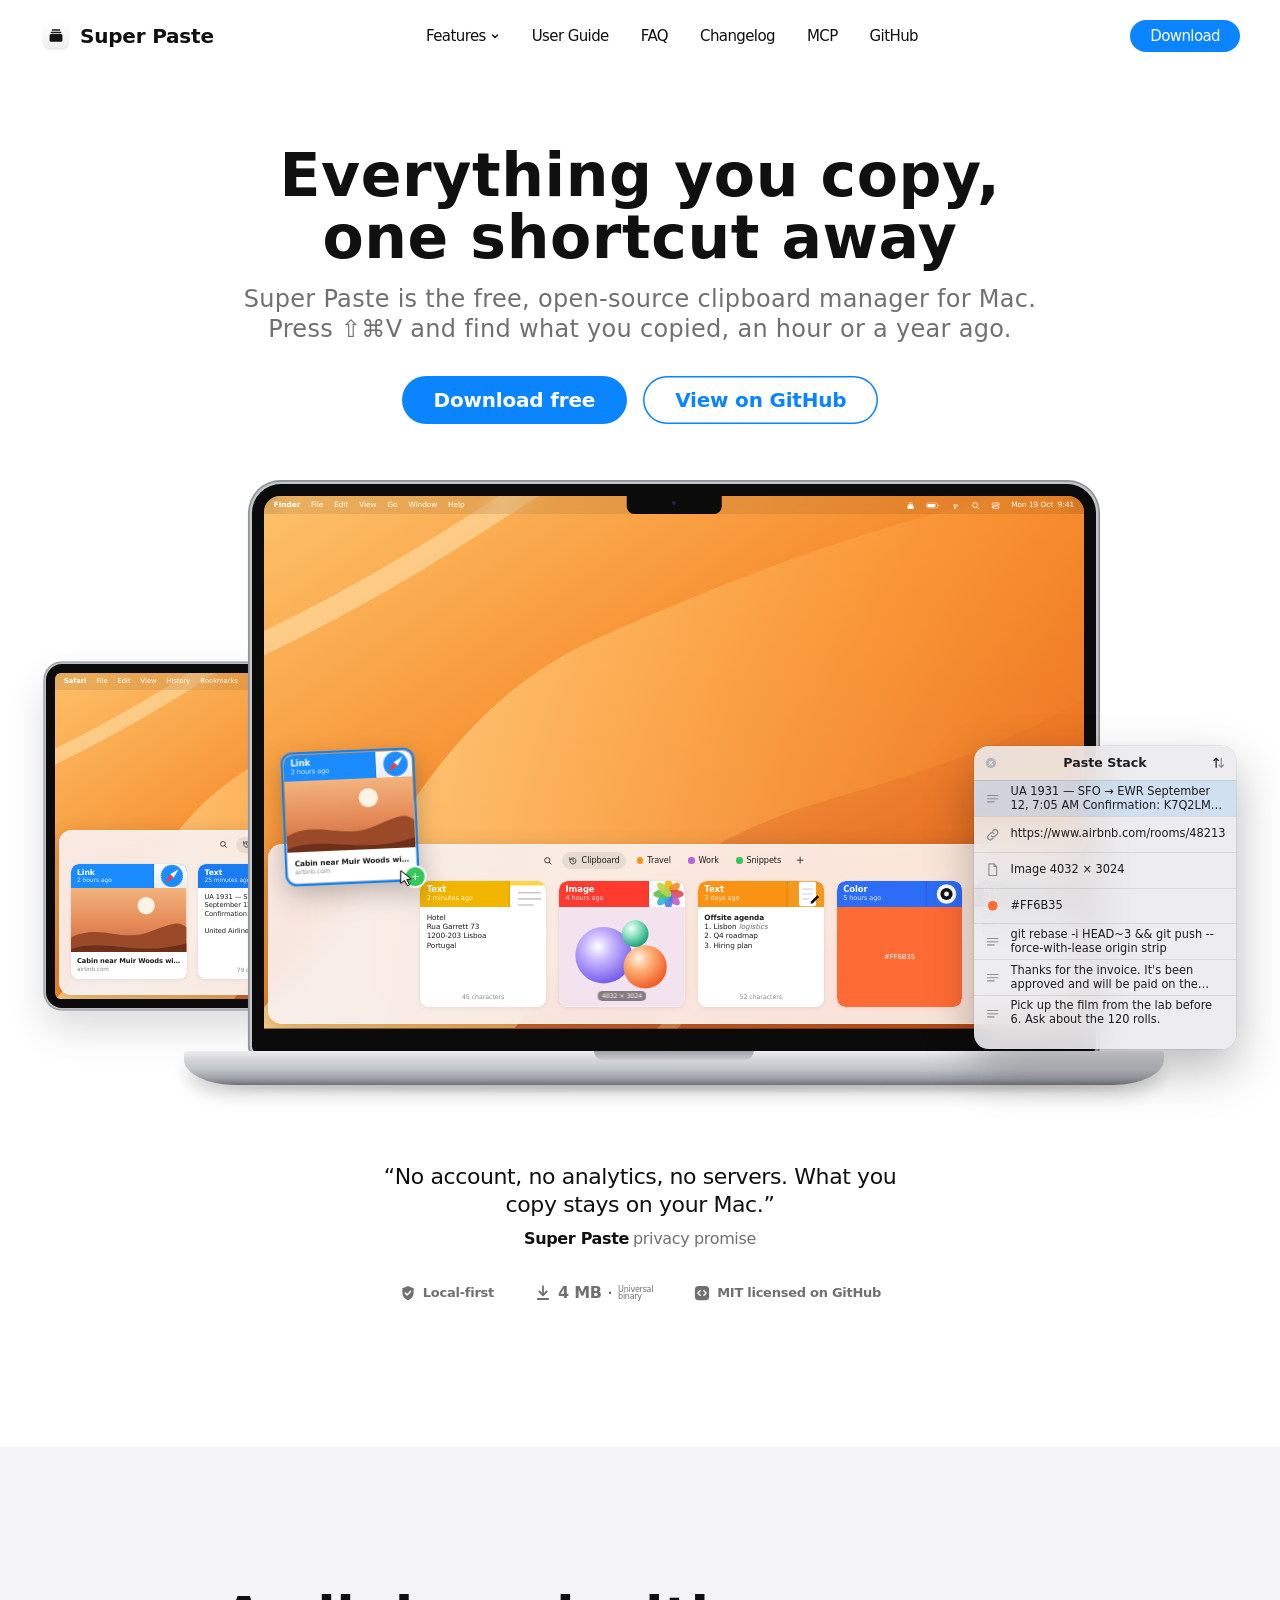
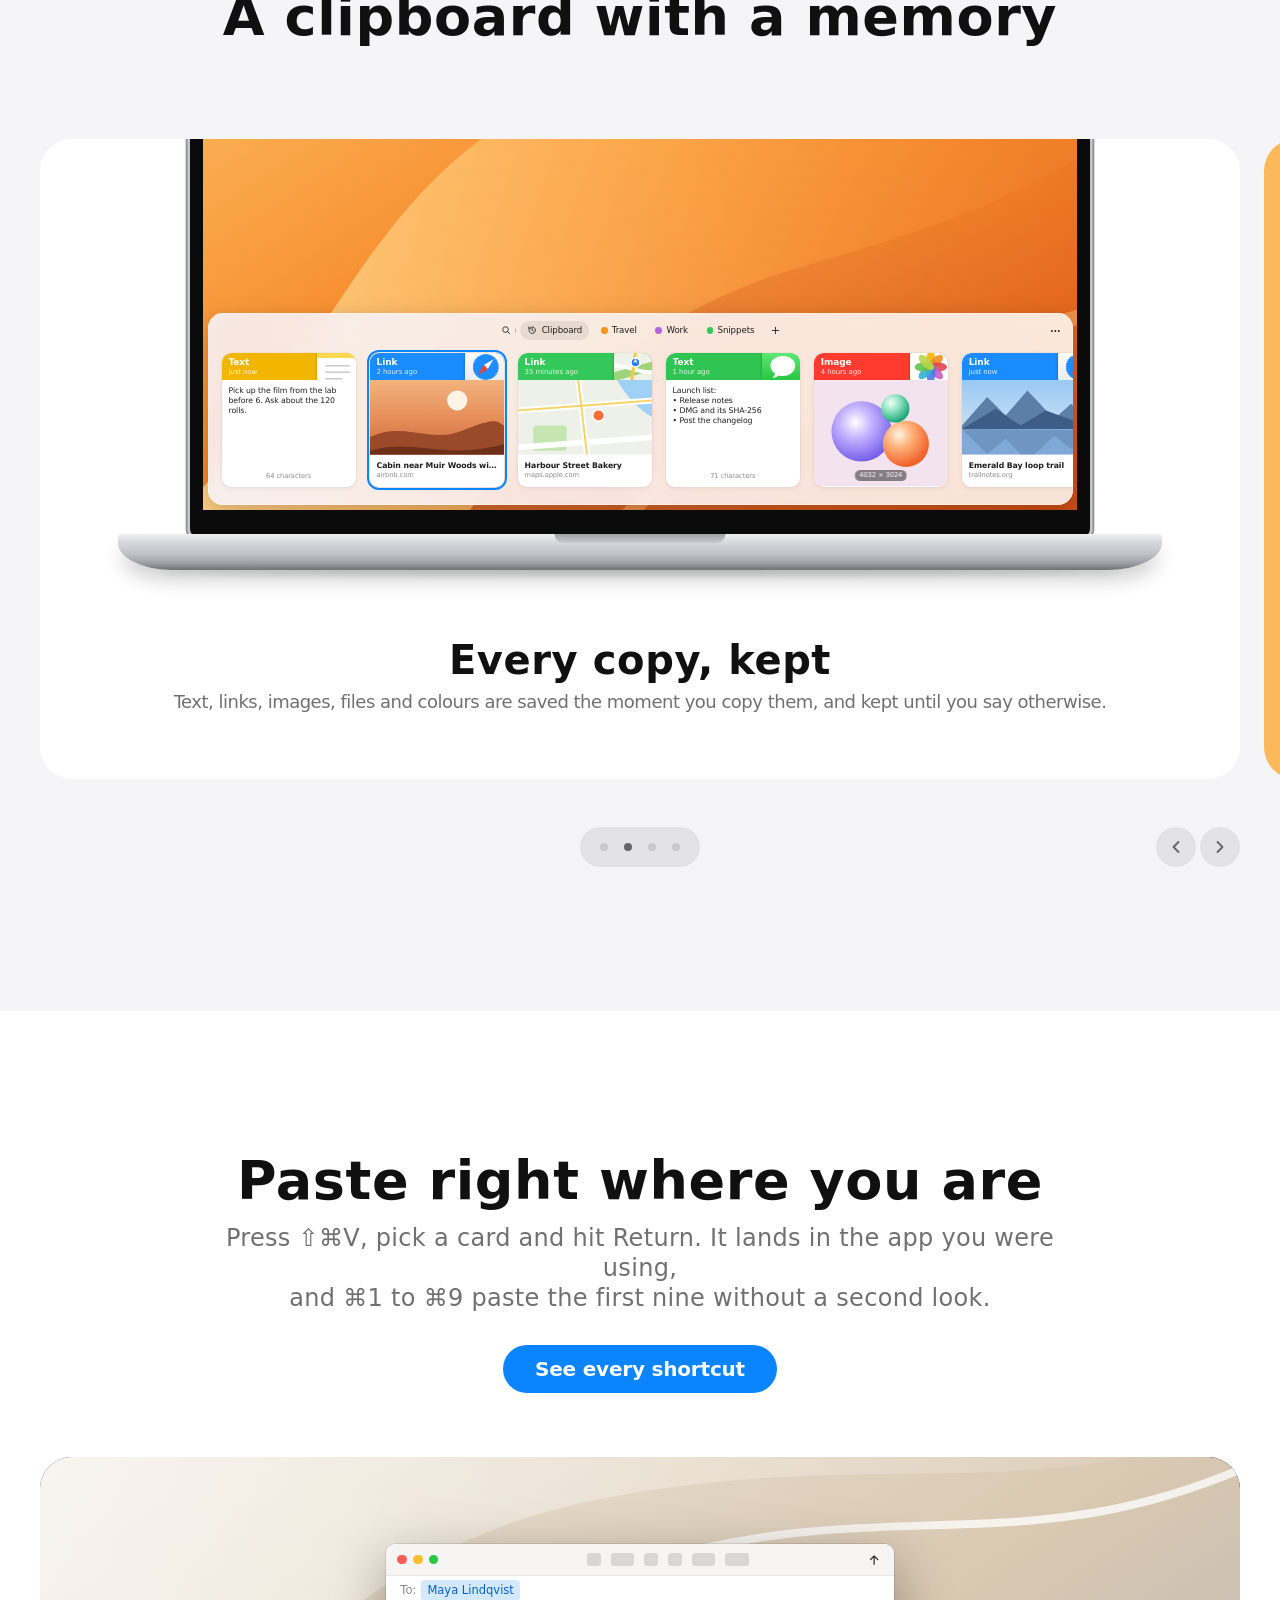
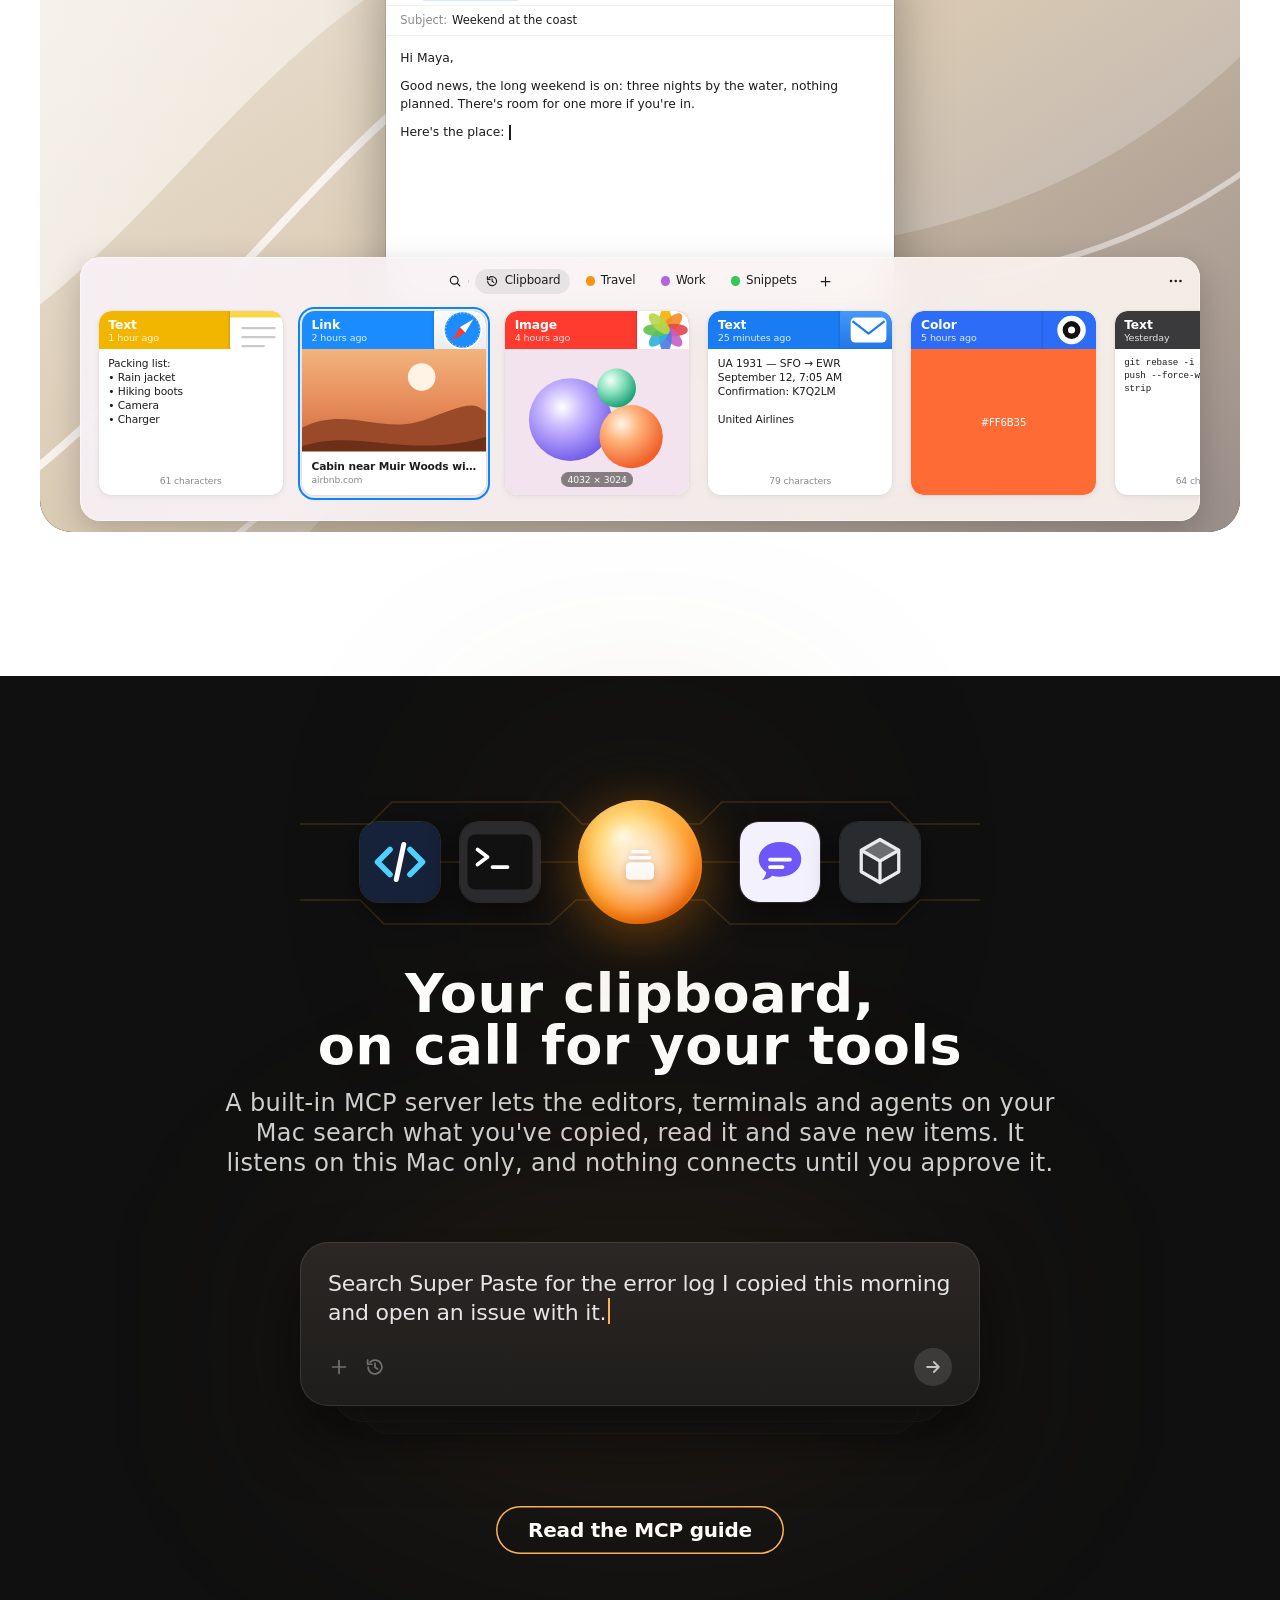
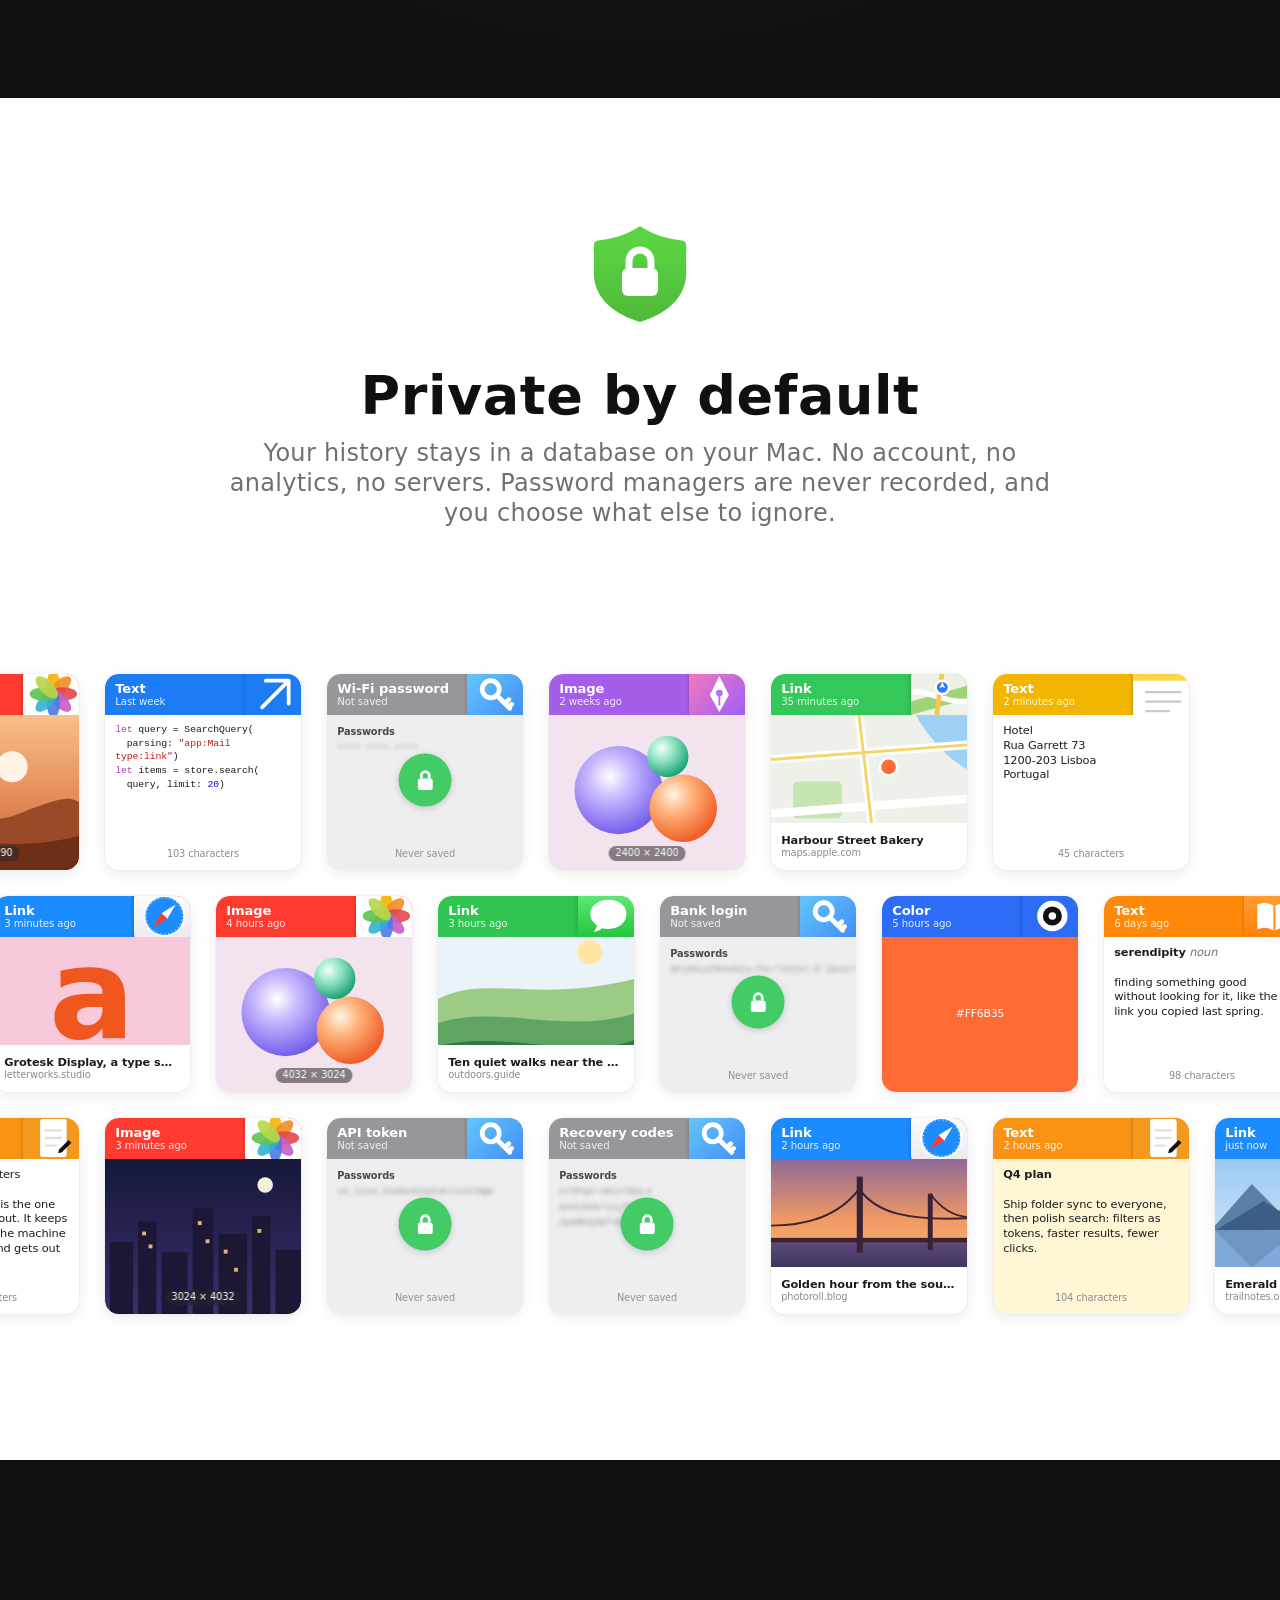
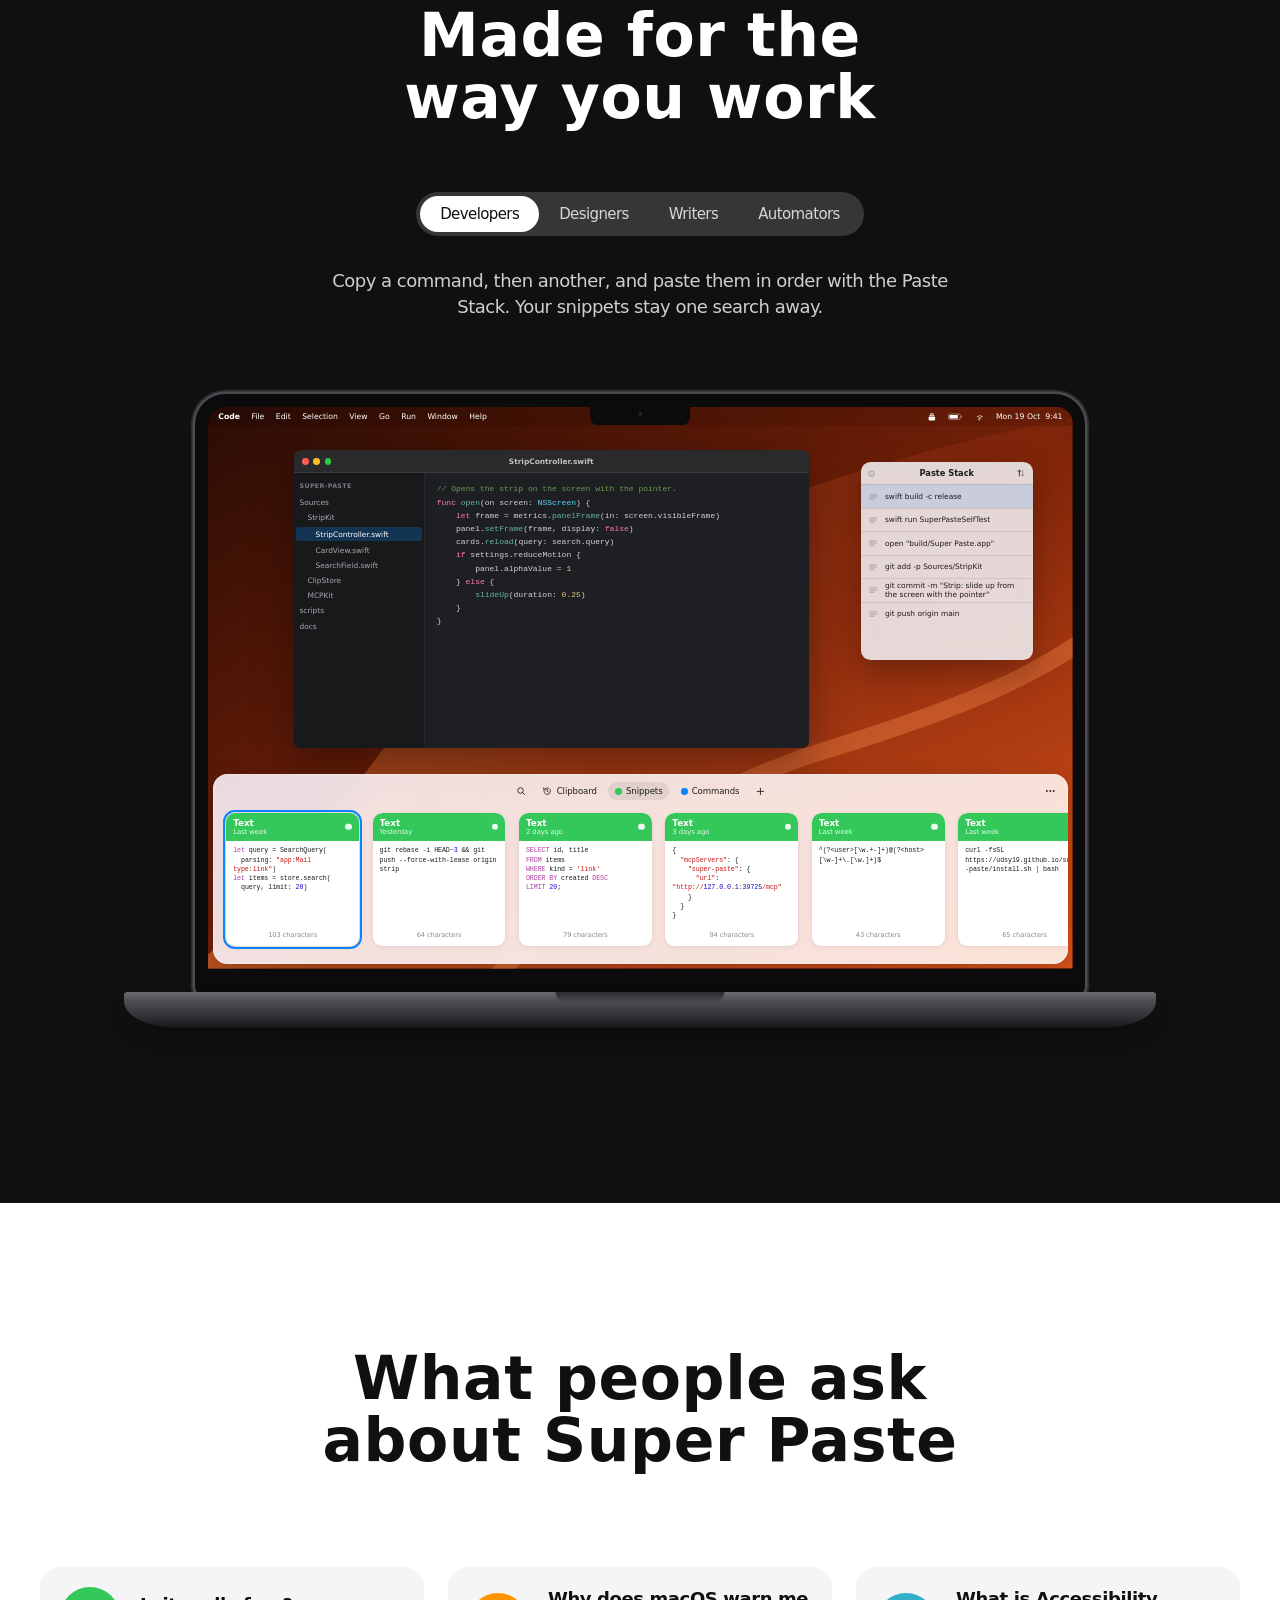
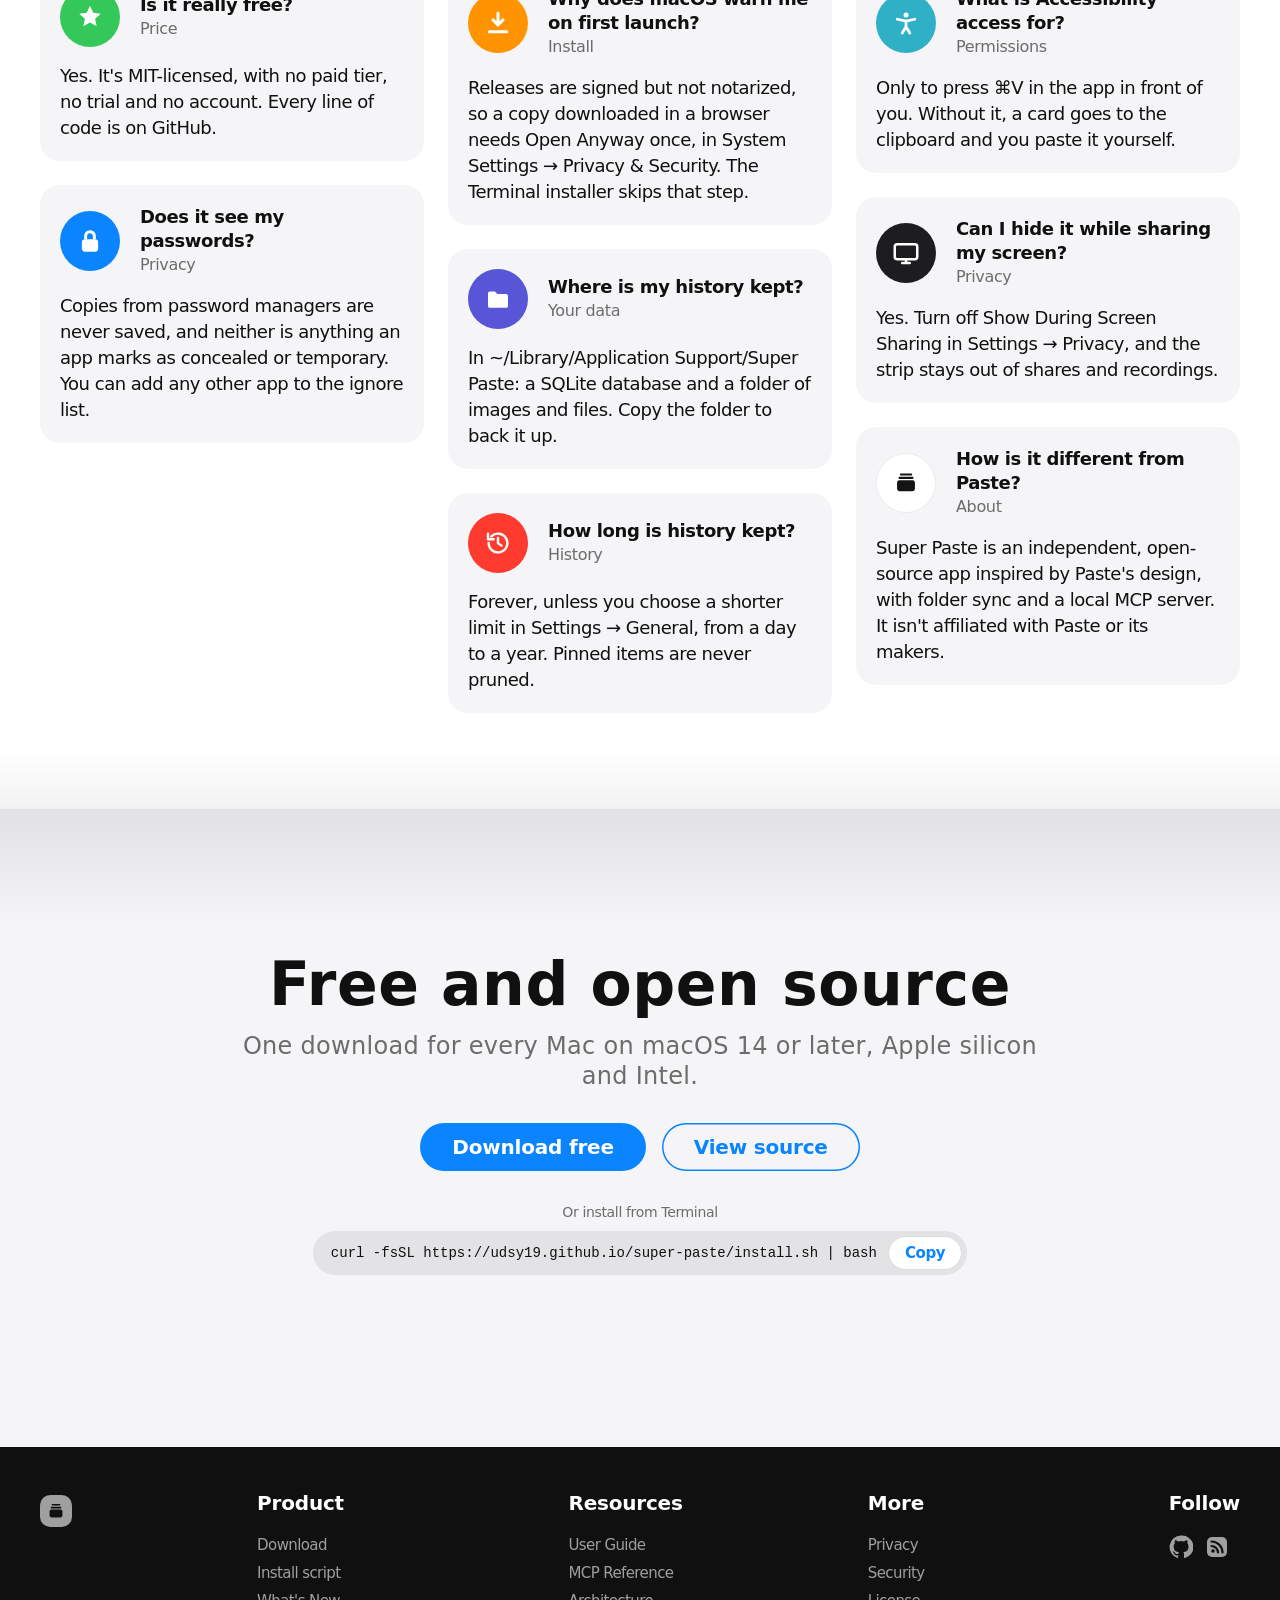
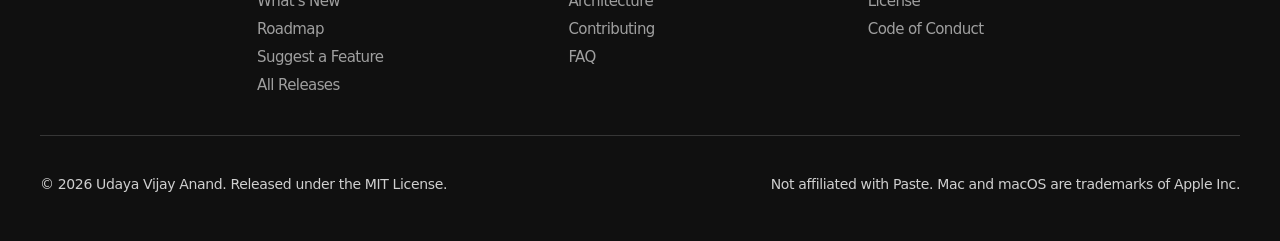
==== commit bc898815: "Website: rebuilt on the layout, type and motion of the Paste site Same section order, type scale, sp" ====
--- a/website/index.html
+++ b/website/index.html
@@ -3,818 +3,642 @@
 <head>
 <meta charset="utf-8">
 <meta name="viewport" content="width=device-width, initial-scale=1">
-<title>Super Paste — a clipboard manager for your Mac</title>
-<meta name="description" content="Super Paste is a free, open-source clipboard manager for macOS 14 and later. Everything you copy, searchable and one shortcut away: pinboards, a Paste Stack, direct paste into any app, encrypted folder sync and a local MCP server. No account, no telemetry.">
-<meta name="color-scheme" content="light dark">
-<meta name="theme-color" content="#FFFFFF" media="(prefers-color-scheme: light)">
-<meta name="theme-color" content="#0E0F12" media="(prefers-color-scheme: dark)">
+<title>Super Paste: the free clipboard manager for Mac</title>
+<meta name="description" content="Super Paste is a free, open-source clipboard manager for macOS 14 and later. Everything you copy, one shortcut away: search, pinboards, the Paste Stack, direct paste into any app, encrypted folder sync and a local MCP server. No account, no tracking.">
+<meta name="color-scheme" content="light">
+<meta name="theme-color" content="#FFFFFF">
 <link rel="canonical" href="https://udsy19.github.io/super-paste/">
-<link rel="icon" href="icon.svg" type="image/svg+xml">
-<link rel="icon" href="favicon-32.png" sizes="32x32" type="image/png">
-<link rel="apple-touch-icon" href="apple-touch-icon.png">
+<link rel="icon" href="icon.svg?v=aa344f9b" type="image/svg+xml">
+<link rel="icon" href="favicon-32.png?v=d7cdc983" sizes="32x32" type="image/png">
+<link rel="apple-touch-icon" href="apple-touch-icon.png?v=76b59727">
 <meta property="og:type" content="website">
 <meta property="og:site_name" content="Super Paste">
-<meta property="og:title" content="Super Paste — a clipboard manager for your Mac">
-<meta property="og:description" content="Everything you copy, searchable and one shortcut away. Free, open source, local-first. macOS 14+.">
+<meta property="og:title" content="Super Paste: the free clipboard manager for Mac">
+<meta property="og:description" content="Everything you copy, one shortcut away. Free, open source, local-first. macOS 14 and later.">
 <meta property="og:url" content="https://udsy19.github.io/super-paste/">
-<meta property="og:image" content="https://udsy19.github.io/super-paste/og.png">
+<meta property="og:image" content="https://udsy19.github.io/super-paste/og.png?v=eade8cd0">
 <meta property="og:image:width" content="1200">
 <meta property="og:image:height" content="630">
-<meta property="og:image:alt" content="Super Paste: the strip of clipboard cards along the bottom of a Mac screen.">
+<meta property="og:image:alt" content="Super Paste: a MacBook with the strip of clipboard cards along the bottom of the screen.">
 <meta name="twitter:card" content="summary_large_image">
-<link rel="preload" href="fonts/onest.woff2" as="font" type="font/woff2" crossorigin>
-<link rel="preload" href="fonts/jetbrains-mono.woff2" as="font" type="font/woff2" crossorigin>
-<link rel="stylesheet" href="styles.css">
-<script>
-  document.documentElement.classList.add("js");
-  try { var t = localStorage.getItem("sp-theme"); if (t === "dark" || t === "light") document.documentElement.setAttribute("data-theme", t); } catch (e) {}
-</script>
-<script src="app.js" defer></script>
+<link rel="stylesheet" href="styles.css?v=fbad1004">
+<script>document.documentElement.classList.add("js");</script>
+<script src="app.js?v=5dc3c738" defer></script>
 </head>
 <body>
 <a class="skip" href="#main">Skip to content</a>
-
-<svg width="0" height="0" style="position:absolute" aria-hidden="true">
+<svg class="sprite" width="0" height="0" aria-hidden="true" focusable="false">
   <defs>
-    <!-- App icons, simplified. -->
+    <!-- Gradients shared by the symbols below. -->
+    <linearGradient id="g-safari" x1="0" y1="0" x2="0" y2="1"><stop offset="0" stop-color="#FFF"/><stop offset="1" stop-color="#E8E8ED"/></linearGradient>
+    <linearGradient id="g-mail" x1="0" y1="0" x2="0" y2="1"><stop offset="0" stop-color="#4DA2FF"/><stop offset="1" stop-color="#1A6DE0"/></linearGradient>
+    <linearGradient id="g-msg" x1="0" y1="0" x2="0" y2="1"><stop offset="0" stop-color="#6CF07F"/><stop offset="1" stop-color="#16BE34"/></linearGradient>
+    <linearGradient id="g-pw" x1="0" y1="0" x2="1" y2="1"><stop offset="0" stop-color="#5AC8FA"/><stop offset="1" stop-color="#2E7CF6"/></linearGradient>
+    <linearGradient id="g-design" x1="0" y1="0" x2="1" y2="1"><stop offset="0" stop-color="#FF7AB6"/><stop offset="1" stop-color="#8E5CFF"/></linearGradient>
+    <linearGradient id="g-sc" x1="0" y1="0" x2="1" y2="1"><stop offset="0" stop-color="#FF5F8F"/><stop offset=".5" stop-color="#7B61FF"/><stop offset="1" stop-color="#2FB8FF"/></linearGradient>
+    <linearGradient id="g-books" x1="0" y1="0" x2="0" y2="1"><stop offset="0" stop-color="#FFA43A"/><stop offset="1" stop-color="#FF7A00"/></linearGradient>
+
+    <linearGradient id="g-wp-o" x1="0" y1="0" x2="1" y2="1"><stop offset="0" stop-color="#FDC26A"/><stop offset=".45" stop-color="#F68A2A"/><stop offset="1" stop-color="#DB5214"/></linearGradient>
+    <linearGradient id="g-wp-o2" x1="0" y1="0" x2="1" y2="0"><stop offset="0" stop-color="#FFD991" stop-opacity=".95"/><stop offset="1" stop-color="#FF9A33" stop-opacity=".2"/></linearGradient>
+    <linearGradient id="g-wp-o3" x1="0" y1="0" x2="0" y2="1"><stop offset="0" stop-color="#E4601C" stop-opacity=".0"/><stop offset="1" stop-color="#B83A0C" stop-opacity=".75"/></linearGradient>
+    <linearGradient id="g-wp-d" x1="0" y1="0" x2="1" y2="1"><stop offset="0" stop-color="#2A0C05"/><stop offset=".55" stop-color="#7A2208"/><stop offset="1" stop-color="#D9541A"/></linearGradient>
+    <linearGradient id="g-wp-d2" x1="0" y1="0" x2="1" y2="0"><stop offset="0" stop-color="#FF8A3D" stop-opacity=".85"/><stop offset="1" stop-color="#E0461B" stop-opacity=".1"/></linearGradient>
+    <linearGradient id="g-wp-s" x1="0" y1="0" x2="1" y2="1"><stop offset="0" stop-color="#F1E9DD"/><stop offset=".5" stop-color="#D9C9B2"/><stop offset="1" stop-color="#A9A6B4"/></linearGradient>
+    <linearGradient id="g-wp-s2" x1="0" y1="0" x2="1" y2="0"><stop offset="0" stop-color="#FFFFFF" stop-opacity=".85"/><stop offset="1" stop-color="#FFFFFF" stop-opacity="0"/></linearGradient>
+    <linearGradient id="g-wp-s3" x1="0" y1="0" x2="1" y2="1"><stop offset="0" stop-color="#B89A74" stop-opacity=".0"/><stop offset="1" stop-color="#7E6A55" stop-opacity=".55"/></linearGradient>
+    <linearGradient id="g-wp-n" x1="0" y1="0" x2="1" y2="1"><stop offset="0" stop-color="#0D1430"/><stop offset=".6" stop-color="#2A2560"/><stop offset="1" stop-color="#5B3B8C"/></linearGradient>
+    <linearGradient id="g-wp-n2" x1="0" y1="0" x2="1" y2="0"><stop offset="0" stop-color="#7C6CFF" stop-opacity=".7"/><stop offset="1" stop-color="#3A7BFF" stop-opacity=".1"/></linearGradient>
+
+    <linearGradient id="g-sky-dunes" x1="0" y1="0" x2="0" y2="1"><stop offset="0" stop-color="#F7C08A"/><stop offset=".55" stop-color="#E58A57"/><stop offset="1" stop-color="#B85A35"/></linearGradient>
+    <linearGradient id="g-sky-lake" x1="0" y1="0" x2="0" y2="1"><stop offset="0" stop-color="#8EC3F2"/><stop offset="1" stop-color="#E9F2FA"/></linearGradient>
+    <linearGradient id="g-sky-dusk" x1="0" y1="0" x2="0" y2="1"><stop offset="0" stop-color="#6F5AA8"/><stop offset=".55" stop-color="#F29A63"/><stop offset="1" stop-color="#F6C38C"/></linearGradient>
+    <linearGradient id="g-sea-dusk" x1="0" y1="0" x2="0" y2="1"><stop offset="0" stop-color="#5B4A7E"/><stop offset="1" stop-color="#2A2440"/></linearGradient>
+    <linearGradient id="g-hill" x1="0" y1="0" x2="0" y2="1"><stop offset="0" stop-color="#CFE8B8"/><stop offset="1" stop-color="#EAF4E0"/></linearGradient>
+    <radialGradient id="g-blob1" cx=".4" cy=".35" r=".7"><stop offset="0" stop-color="#FFFFFF"/><stop offset=".35" stop-color="#C9B8FF"/><stop offset="1" stop-color="#6C55E8"/></radialGradient>
+    <radialGradient id="g-blob2" cx=".35" cy=".3" r=".7"><stop offset="0" stop-color="#FFF4E6"/><stop offset=".4" stop-color="#FFB27A"/><stop offset="1" stop-color="#F0602A"/></radialGradient>
+    <radialGradient id="g-blob3" cx=".35" cy=".3" r=".7"><stop offset="0" stop-color="#F2FFF8"/><stop offset=".45" stop-color="#8FE3C0"/><stop offset="1" stop-color="#1FA57A"/></radialGradient>
+    <linearGradient id="g-night" x1="0" y1="0" x2="0" y2="1"><stop offset="0" stop-color="#14183A"/><stop offset="1" stop-color="#3B2F6E"/></linearGradient>
+    <linearGradient id="g-shield" x1="0" y1="0" x2="0" y2="1"><stop offset="0" stop-color="#5CD843"/><stop offset="1" stop-color="#4FBA3A"/></linearGradient>
+
+    <!-- App icons (simplified, drawn for this site). -->
     <symbol id="ic-safari" viewBox="0 0 64 64"><rect width="64" height="64" rx="14" fill="url(#g-safari)"/><circle cx="32" cy="32" r="22" fill="#fff"/><circle cx="32" cy="32" r="20" fill="#1C8CFF"/><circle cx="32" cy="32" r="19" fill="none" stroke="#fff" stroke-width="1" stroke-dasharray="1 3.1"/><path d="M44 20 L35 35 L29 29 Z" fill="#fff"/><path d="M20 44 L29 29 L35 35 Z" fill="#FF3B30"/></symbol>
-    <linearGradient id="g-safari" x1="0" y1="0" x2="0" y2="1"><stop offset="0" stop-color="#FFF"/><stop offset="1" stop-color="#E8E8ED"/></linearGradient>
-    <symbol id="ic-notes" viewBox="0 0 64 64"><rect width="64" height="64" rx="14" fill="#fff"/><rect width="64" height="18" rx="0" fill="#F9D64C"/><rect width="64" height="14" rx="14" fill="#F9D64C"/><path d="M14 30h36M14 40h36M14 50h24" stroke="#C9C9CF" stroke-width="2.5" stroke-linecap="round"/></symbol>
+    <symbol id="ic-notes" viewBox="0 0 64 64"><rect width="64" height="64" rx="14" fill="#fff"/><rect width="64" height="18" fill="#F9D64C"/><rect width="64" height="14" rx="14" fill="#F9D64C"/><path d="M14 30h36M14 40h36M14 50h24" stroke="#C9C9CF" stroke-width="2.5" stroke-linecap="round"/></symbol>
     <symbol id="ic-mail" viewBox="0 0 64 64"><rect width="64" height="64" rx="14" fill="url(#g-mail)"/><rect x="12" y="18" width="40" height="28" rx="5" fill="#fff"/><path d="M14 22 L32 36 L50 22" fill="none" stroke="#1E7CF2" stroke-width="2.5" stroke-linejoin="round"/></symbol>
-    <linearGradient id="g-mail" x1="0" y1="0" x2="0" y2="1"><stop offset="0" stop-color="#4DA2FF"/><stop offset="1" stop-color="#1A6DE0"/></linearGradient>
     <symbol id="ic-photos" viewBox="0 0 64 64"><rect width="64" height="64" rx="14" fill="#fff"/><g transform="translate(32 32)"><ellipse rx="7" ry="15" cy="-10" fill="#F5B400" opacity=".9"/><ellipse rx="7" ry="15" cy="-10" fill="#F28C28" opacity=".9" transform="rotate(45)"/><ellipse rx="7" ry="15" cy="-10" fill="#E5464B" opacity=".9" transform="rotate(90)"/><ellipse rx="7" ry="15" cy="-10" fill="#C85CC2" opacity=".9" transform="rotate(135)"/><ellipse rx="7" ry="15" cy="-10" fill="#4B7BE5" opacity=".9" transform="rotate(180)"/><ellipse rx="7" ry="15" cy="-10" fill="#30B2D9" opacity=".9" transform="rotate(225)"/><ellipse rx="7" ry="15" cy="-10" fill="#5FC24F" opacity=".9" transform="rotate(270)"/><ellipse rx="7" ry="15" cy="-10" fill="#B8D64A" opacity=".9" transform="rotate(315)"/></g></symbol>
-    <symbol id="ic-finder" viewBox="0 0 64 64"><rect width="64" height="64" rx="14" fill="#3B8EFF"/><path d="M0 0h32v64H0z" fill="#fff" opacity=".9" style="mix-blend-mode:overlay"/><rect width="32" height="64" rx="14" fill="#E9F2FF"/><rect x="18" width="14" height="64" fill="#E9F2FF"/><path d="M22 24v8M42 24v8" stroke="#223" stroke-width="3" stroke-linecap="round"/><path d="M18 42c6 7 22 7 28 0" fill="none" stroke="#223" stroke-width="3" stroke-linecap="round"/></symbol>
+    <symbol id="ic-finder" viewBox="0 0 64 64"><rect width="64" height="64" rx="14" fill="#3B8EFF"/><rect width="32" height="64" rx="14" fill="#E9F2FF"/><rect x="18" width="14" height="64" fill="#E9F2FF"/><path d="M22 24v8M42 24v8" stroke="#223" stroke-width="3" stroke-linecap="round"/><path d="M18 42c6 7 22 7 28 0" fill="none" stroke="#223" stroke-width="3" stroke-linecap="round"/></symbol>
     <symbol id="ic-terminal" viewBox="0 0 64 64"><rect width="64" height="64" rx="14" fill="#2B2B2E"/><rect x="6" y="10" width="52" height="44" rx="6" fill="#111"/><path d="M14 22l8 6-8 6" fill="none" stroke="#fff" stroke-width="3" stroke-linecap="round" stroke-linejoin="round"/><path d="M26 36h12" stroke="#fff" stroke-width="3" stroke-linecap="round"/></symbol>
     <symbol id="ic-meter" viewBox="0 0 64 64"><rect width="64" height="64" rx="14" fill="#2D6CF6"/><circle cx="32" cy="32" r="16" fill="#fff"/><circle cx="32" cy="32" r="10" fill="#111"/><circle cx="32" cy="32" r="4" fill="#fff"/></symbol>
     <symbol id="ic-pages" viewBox="0 0 64 64"><rect width="64" height="64" rx="14" fill="#F39A1E"/><rect x="18" y="12" width="28" height="40" rx="3" fill="#fff"/><path d="M24 24h16M24 32h16M24 40h10" stroke="#E0E0E6" stroke-width="2.5" stroke-linecap="round"/><path d="M38 44l10-10 3 3-10 10-4 1z" fill="#111"/></symbol>
     <symbol id="ic-xcode" viewBox="0 0 64 64"><rect width="64" height="64" rx="14" fill="#1C7CF4"/><path d="M18 46L46 18M22 18h24v24" fill="none" stroke="#fff" stroke-width="4" stroke-linecap="round" stroke-linejoin="round"/></symbol>
+    <symbol id="ic-messages" viewBox="0 0 64 64"><rect width="64" height="64" rx="14" fill="url(#g-msg)"/><path d="M32 15c-11 0-19 6.6-19 15 0 4.8 2.7 9 7 11.8-.4 2.7-1.8 5.1-3.8 6.9 3.6-.2 6.8-1.6 9.1-3.8 2.1.5 4.3.8 6.7.8 11 0 19-6.6 19-15.7S43 15 32 15z" fill="#fff"/></symbol>
+    <symbol id="ic-maps" viewBox="0 0 64 64"><rect width="64" height="64" rx="14" fill="#EEF1E8"/><path d="M0 40 L64 22 V36 L0 54Z" fill="#9ED37A"/><path d="M40 0 L64 0 64 14 Z" fill="#7CC4F5"/><path d="M-4 30 C 20 26, 40 46, 68 38" fill="none" stroke="#fff" stroke-width="6"/><path d="M26 64 L34 0" stroke="#F7C948" stroke-width="5"/><circle cx="33" cy="25" r="7" fill="#2F7CF6" stroke="#fff" stroke-width="2.5"/><path d="M30 26l3-7 3 7-3-1.6z" fill="#fff"/></symbol>
+    <symbol id="ic-passwords" viewBox="0 0 64 64"><rect width="64" height="64" rx="14" fill="url(#g-pw)"/><circle cx="25" cy="27" r="9" fill="none" stroke="#fff" stroke-width="5"/><path d="M31 33l14 14M40 42l4-4M44 46l3-3" stroke="#fff" stroke-width="5" stroke-linecap="round"/></symbol>
+    <symbol id="ic-design" viewBox="0 0 64 64"><rect width="64" height="64" rx="14" fill="url(#g-design)"/><path d="M32 13l10 20-10 18-10-18z" fill="#fff"/><circle cx="32" cy="31" r="3.5" fill="#B36BFF"/><path d="M32 34v10" stroke="#B36BFF" stroke-width="2"/></symbol>
+    <symbol id="ic-editor" viewBox="0 0 64 64"><rect width="64" height="64" rx="14" fill="#16213A"/><path d="M24 22l-10 10 10 10M40 22l10 10-10 10" fill="none" stroke="#4FD1FF" stroke-width="4.5" stroke-linecap="round" stroke-linejoin="round"/><path d="M35 18l-6 28" stroke="#fff" stroke-width="4" stroke-linecap="round"/></symbol>
+    <symbol id="ic-calendar" viewBox="0 0 64 64"><rect width="64" height="64" rx="14" fill="#fff"/><text x="32" y="22" text-anchor="middle" font-family="system-ui,-apple-system,sans-serif" font-size="11" font-weight="700" fill="#FF3B30">MON</text><text x="32" y="50" text-anchor="middle" font-family="system-ui,-apple-system,sans-serif" font-size="27" font-weight="400" fill="#1d1d1f">19</text></symbol>
+    <symbol id="ic-books" viewBox="0 0 64 64"><rect width="64" height="64" rx="14" fill="url(#g-books)"/><path d="M14 20c7-3 13-2 18 2 5-4 11-5 18-2v26c-7-3-13-2-18 2-5-4-11-5-18-2z" fill="#fff"/><path d="M32 22v26" stroke="#FF8A0A" stroke-width="2"/></symbol>
+    <symbol id="ic-shortcuts" viewBox="0 0 64 64"><rect width="64" height="64" rx="14" fill="#1E1E26"/><rect x="14" y="14" width="24" height="24" rx="7" fill="url(#g-sc)" transform="rotate(-12 26 26)"/><rect x="26" y="26" width="24" height="24" rx="7" fill="url(#g-sc)" opacity=".85" transform="rotate(-12 38 38)"/></symbol>
     <symbol id="ic-sp" viewBox="0 0 64 64"><rect width="64" height="64" rx="14" fill="#fff"/><g fill="#141414"><rect x="19" y="28" width="26" height="16" rx="3.5"/><rect x="21" y="23" width="22" height="3" rx="1.5"/><rect x="23" y="18" width="18" height="3" rx="1.5"/></g></symbol>
     <symbol id="ic-file" viewBox="0 0 64 80"><path d="M8 4h34l14 14v58H8z" fill="#fff" stroke="#C9C9D0"/><path d="M42 4v14h14" fill="#EDEDF1" stroke="#C9C9D0"/><path d="M18 36h28M18 46h28M18 56h18" stroke="#D6D6DC" stroke-width="3" stroke-linecap="round"/></symbol>
-    <symbol id="ic-folder" viewBox="0 0 64 80"><path d="M6 24h20l6 6h26v36H6z" fill="#62A9F5"/><path d="M6 32h52v34H6z" fill="#8CC3FF"/></symbol>
-    <symbol id="ic-cursor" viewBox="0 0 16 22"><path d="M1 1l14 11-6 1 4 7-3 1-4-7-5 4z" fill="#fff" stroke="#000" stroke-width="1.2" stroke-linejoin="round"/></symbol>
+    <symbol id="ic-zip" viewBox="0 0 64 80"><path d="M8 4h34l14 14v58H8z" fill="#F4F4F6" stroke="#C9C9D0"/><path d="M42 4v14h14" fill="#E6E6EA" stroke="#C9C9D0"/><path d="M29 4v40" stroke="#9A9AA2" stroke-width="5" stroke-dasharray="3 3"/><rect x="25" y="44" width="8" height="10" rx="2" fill="#9A9AA2"/><text x="32" y="70" text-anchor="middle" font-family="system-ui,-apple-system,sans-serif" font-size="9" fill="#9A9AA2">ZIP</text></symbol>
+    <symbol id="ic-keynote" viewBox="0 0 64 80"><path d="M8 4h34l14 14v58H8z" fill="#fff" stroke="#C9C9D0"/><path d="M42 4v14h14" fill="#EDEDF1" stroke="#C9C9D0"/><rect x="16" y="30" width="32" height="20" rx="2" fill="#2F7CF6"/><path d="M32 50v12M24 64h16" stroke="#8A8A92" stroke-width="2.5" stroke-linecap="round"/></symbol>
+
+    <!-- UI glyphs. -->
+    <symbol id="i-search" viewBox="0 0 24 24"><circle cx="10.5" cy="10.5" r="6.5" fill="none" stroke="currentColor" stroke-width="2"/><path d="M15.5 15.5L20 20" stroke="currentColor" stroke-width="2" stroke-linecap="round"/></symbol>
+    <symbol id="i-history" viewBox="0 0 24 24"><path d="M4.5 12a7.5 7.5 0 1 0 2.2-5.3" fill="none" stroke="currentColor" stroke-width="1.9" stroke-linecap="round"/><path d="M4 4.5V9h4.5" fill="none" stroke="currentColor" stroke-width="1.9" stroke-linecap="round" stroke-linejoin="round"/><path d="M12 8v4.3l2.8 1.8" fill="none" stroke="currentColor" stroke-width="1.9" stroke-linecap="round" stroke-linejoin="round"/></symbol>
+    <symbol id="i-plus" viewBox="0 0 24 24"><path d="M12 5v14M5 12h14" stroke="currentColor" stroke-width="1.9" stroke-linecap="round"/></symbol>
+    <symbol id="i-more" viewBox="0 0 24 24"><circle cx="5.5" cy="12" r="1.8" fill="currentColor"/><circle cx="12" cy="12" r="1.8" fill="currentColor"/><circle cx="18.5" cy="12" r="1.8" fill="currentColor"/></symbol>
+    <symbol id="i-filter" viewBox="0 0 24 24"><path d="M4 7h16M7 12h10M10 17h4" stroke="currentColor" stroke-width="2" stroke-linecap="round"/></symbol>
+    <symbol id="i-clear" viewBox="0 0 24 24"><circle cx="12" cy="12" r="9" fill="currentColor"/><path d="M9 9l6 6M15 9l-6 6" stroke="#fff" stroke-width="2" stroke-linecap="round"/></symbol>
+    <symbol id="i-link" viewBox="0 0 24 24"><path d="M10 14a4 4 0 0 0 5.7 0l3-3a4 4 0 0 0-5.7-5.7l-1.2 1.2M14 10a4 4 0 0 0-5.7 0l-3 3a4 4 0 0 0 5.7 5.7l1.2-1.2" fill="none" stroke="currentColor" stroke-width="2" stroke-linecap="round"/></symbol>
+    <symbol id="i-lines" viewBox="0 0 24 24"><path d="M4 7h16M4 12h16M4 17h10" stroke="currentColor" stroke-width="1.8" stroke-linecap="round"/></symbol>
+    <symbol id="i-doc" viewBox="0 0 24 24"><path d="M6 3h8l4 4v14H6z" fill="none" stroke="currentColor" stroke-width="1.8" stroke-linejoin="round"/><path d="M14 3v4h4" fill="none" stroke="currentColor" stroke-width="1.8" stroke-linejoin="round"/></symbol>
+    <symbol id="i-swatch" viewBox="0 0 24 24"><circle cx="12" cy="12" r="7.5" fill="currentColor"/></symbol>
+    <symbol id="i-sort" viewBox="0 0 24 24"><path d="M8 19V5M4.5 8.5L8 5l3.5 3.5" fill="none" stroke="currentColor" stroke-width="1.9" stroke-linecap="round" stroke-linejoin="round"/><path d="M16 5v14M12.5 15.5L16 19l3.5-3.5" fill="none" stroke="currentColor" stroke-width="1.9" stroke-linecap="round" stroke-linejoin="round" opacity=".45"/></symbol>
+    <symbol id="i-close" viewBox="0 0 24 24"><circle cx="12" cy="12" r="9" fill="currentColor"/><path d="M9.2 9.2l5.6 5.6M14.8 9.2l-5.6 5.6" stroke="#fff" stroke-width="1.8" stroke-linecap="round"/></symbol>
+    <symbol id="i-lock" viewBox="0 0 24 24"><rect x="5.5" y="10.5" width="13" height="10" rx="2.5" fill="currentColor"/><path d="M8.5 10.5V8a3.5 3.5 0 0 1 7 0v2.5" fill="none" stroke="currentColor" stroke-width="2.4"/></symbol>
+    <symbol id="i-sync" viewBox="0 0 24 24"><path d="M19 9a7 7 0 0 0-12.6-2.2M5 15a7 7 0 0 0 12.6 2.2" fill="none" stroke="currentColor" stroke-width="2" stroke-linecap="round"/><path d="M19 4v5h-5M5 20v-5h5" fill="none" stroke="currentColor" stroke-width="2" stroke-linecap="round" stroke-linejoin="round"/></symbol>
+    <symbol id="i-chev" viewBox="0 0 24 24"><path d="M9 6l6 6-6 6" fill="none" stroke="currentColor" stroke-width="2.2" stroke-linecap="round" stroke-linejoin="round"/></symbol>
+    <symbol id="i-arrow-up" viewBox="0 0 24 24"><path d="M12 19V5M6 11l6-6 6 6" fill="none" stroke="currentColor" stroke-width="2.2" stroke-linecap="round" stroke-linejoin="round"/></symbol>
+    <symbol id="i-arrow-right" viewBox="0 0 24 24"><path d="M5 12h14M13 6l6 6-6 6" fill="none" stroke="currentColor" stroke-width="2.2" stroke-linecap="round" stroke-linejoin="round"/></symbol>
+    <symbol id="i-cursor" viewBox="0 0 16 22"><path d="M1 1l14 11-6 1 4 7-3 1-4-7-5 4z" fill="#fff" stroke="#000" stroke-width="1.2" stroke-linejoin="round"/></symbol>
+    <symbol id="mb-sp" viewBox="0 0 24 24"><g fill="currentColor"><rect x="4" y="11" width="16" height="10" rx="2.5"/><rect x="5.5" y="7.5" width="13" height="2" rx="1"/><rect x="7" y="4" width="10" height="2" rx="1"/></g></symbol>
+    <symbol id="mb-bat" viewBox="0 0 30 14"><rect x="1" y="1.5" width="24" height="11" rx="3" fill="none" stroke="currentColor" stroke-width="1.4" opacity=".55"/><rect x="3" y="3.5" width="17" height="7" rx="1.5" fill="currentColor"/><path d="M26.5 5.2v3.6a1.8 1.8 0 0 0 0-3.6z" fill="currentColor" opacity=".55"/></symbol>
+    <symbol id="mb-wifi" viewBox="0 0 24 24"><path d="M12 18.5a1.8 1.8 0 1 0 0 .1zM7.8 14.8l1.5 1.5a3.8 3.8 0 0 1 5.4 0l1.5-1.5a6 6 0 0 0-8.4 0zM4.6 11.6l1.5 1.5a8.3 8.3 0 0 1 11.8 0l1.5-1.5a10.4 10.4 0 0 0-14.8 0z" fill="currentColor"/></symbol>
+    <symbol id="mb-cc" viewBox="0 0 24 24"><rect x="3" y="5" width="18" height="6" rx="3" fill="none" stroke="currentColor" stroke-width="1.8"/><circle cx="17.5" cy="8" r="1.8" fill="currentColor"/><rect x="3" y="13" width="18" height="6" rx="3" fill="none" stroke="currentColor" stroke-width="1.8"/><circle cx="6.5" cy="16" r="1.8" fill="currentColor"/></symbol>
+
+    <!-- Wallpapers (drawn for this site). -->
+    <symbol id="wp-orange" viewBox="0 0 1512 982" preserveAspectRatio="xMidYMid slice"><rect width="1512" height="982" fill="url(#g-wp-o)"/><path d="M-80 1020 C 220 760 260 420 620 260 S 1180 40 1600 -60 V1100 H-80Z" fill="url(#g-wp-o2)"/><path d="M380 1100 C 560 820 760 640 1040 560 S 1460 420 1620 300 V1100Z" fill="url(#g-wp-o3)"/><path d="M-60 300 C 200 180 380 60 560 -60" fill="none" stroke="#FFE2AE" stroke-opacity=".55" stroke-width="40"/><path d="M640 1100 C 820 860 1040 760 1300 700 S 1560 640 1620 600" fill="none" stroke="#FFC27A" stroke-opacity=".45" stroke-width="26"/></symbol>
+    <symbol id="wp-dark" viewBox="0 0 1512 982" preserveAspectRatio="xMidYMid slice"><rect width="1512" height="982" fill="url(#g-wp-d)"/><path d="M-80 1020 C 260 780 300 460 660 300 S 1200 80 1600 0 V1100 H-80Z" fill="url(#g-wp-d2)" opacity=".6"/><path d="M420 1100 C 620 840 820 680 1080 600 S 1480 460 1620 340" fill="none" stroke="#FF9150" stroke-opacity=".35" stroke-width="30"/></symbol>
+    <symbol id="wp-silk" viewBox="0 0 1512 982" preserveAspectRatio="xMidYMid slice"><rect width="1512" height="982" fill="url(#g-wp-s)"/><path d="M-100 700 C 200 520 300 200 700 120 S 1300 160 1640 -40 V-100 H-100Z" fill="url(#g-wp-s2)" opacity=".7"/><path d="M200 1100 C 420 760 700 600 980 560 S 1440 420 1620 200 V1100Z" fill="url(#g-wp-s3)"/><path d="M-60 880 C 260 640 420 300 760 200 S 1260 220 1600 40" fill="none" stroke="#fff" stroke-opacity=".75" stroke-width="10"/><path d="M60 1100 C 380 760 640 640 980 620 S 1460 520 1620 380" fill="none" stroke="#fff" stroke-opacity=".5" stroke-width="7"/></symbol>
+    <symbol id="wp-night" viewBox="0 0 1512 982" preserveAspectRatio="xMidYMid slice"><rect width="1512" height="982" fill="url(#g-wp-n)"/><path d="M-80 1020 C 240 760 300 420 680 280 S 1200 60 1600 -40 V1100 H-80Z" fill="url(#g-wp-n2)"/><path d="M500 1100 C 700 820 900 700 1160 620 S 1480 520 1620 420" fill="none" stroke="#9C8CFF" stroke-opacity=".35" stroke-width="24"/></symbol>
+
+    <!-- Card artwork (stand-ins for copied photos and page previews). -->
+    <symbol id="art-dunes" viewBox="0 0 160 120" preserveAspectRatio="xMidYMid slice"><rect width="160" height="120" fill="url(#g-sky-dunes)"/><circle cx="104" cy="40" r="12" fill="#FFF3E6"/><path d="M0 84 C 40 64 70 92 110 76 S 150 64 160 70 V120 H0Z" fill="#9A4A28"/><path d="M0 100 C 50 84 90 112 160 92 V120 H0Z" fill="#6E2F18"/></symbol>
+    <symbol id="art-lake" viewBox="0 0 160 120" preserveAspectRatio="xMidYMid slice"><rect width="160" height="120" fill="url(#g-sky-lake)"/><path d="M0 70 L30 36 L52 58 L78 28 L110 62 L130 44 L160 68 V74 H0Z" fill="#5C7FA8"/><path d="M0 74 L40 50 L70 70 L100 52 L160 74Z" fill="#3B5D86"/><rect y="74" width="160" height="46" fill="#7FA9D6"/><path d="M0 74 L30 104 L52 86 L78 112 L110 82 L130 98 L160 76Z" fill="#5C7FA8" opacity=".45"/></symbol>
+    <symbol id="art-bloom" viewBox="0 0 160 120" preserveAspectRatio="xMidYMid slice"><rect width="160" height="120" fill="#F3E3EE"/><circle cx="58" cy="58" r="34" fill="url(#g-blob1)"/><circle cx="108" cy="72" r="26" fill="url(#g-blob2)"/><circle cx="96" cy="32" r="16" fill="url(#g-blob3)"/></symbol>
+    <symbol id="art-bridge" viewBox="0 0 160 120" preserveAspectRatio="xMidYMid slice"><rect width="160" height="120" fill="url(#g-sky-dusk)"/><rect y="84" width="160" height="36" fill="url(#g-sea-dusk)"/><path d="M0 70 C 40 70 60 56 72 40 M72 40 C 86 60 112 66 160 64" fill="none" stroke="#3A2234" stroke-width="1.6"/><rect x="70" y="30" width="5" height="62" fill="#3A2234"/><rect x="128" y="44" width="4" height="46" fill="#3A2234"/><rect x="0" y="80" width="160" height="4" fill="#3A2234"/><path d="M130 44 C 140 58 150 62 160 63" fill="none" stroke="#3A2234" stroke-width="1.4"/></symbol>
+    <symbol id="art-forest" viewBox="0 0 160 120" preserveAspectRatio="xMidYMid slice"><rect width="160" height="120" fill="#EAF3F7"/><path d="M0 66 C 40 46 80 70 160 50 V120 H0Z" fill="#9CCB86"/><path d="M0 86 C 50 70 100 96 160 78 V120 H0Z" fill="#5FA463"/><path d="M0 104 C 60 92 110 116 160 100 V120 H0Z" fill="#2F7A48"/><circle cx="124" cy="28" r="10" fill="#FFE7A3"/></symbol>
+    <symbol id="art-poster" viewBox="0 0 160 120" preserveAspectRatio="xMidYMid slice"><rect width="160" height="120" fill="#F7C9DB"/><text x="80" y="98" text-anchor="middle" font-family="system-ui,-apple-system,sans-serif" font-size="104" font-weight="800" fill="#F0571E">a</text></symbol>
+    <symbol id="art-chart" viewBox="0 0 160 120" preserveAspectRatio="xMidYMid slice"><rect width="160" height="120" fill="#fff"/><g stroke="#E6E8EE" stroke-width="1"><path d="M14 20h136M14 44h136M14 68h136M14 92h136"/></g><path d="M14 80 C 34 50 48 90 70 62 S 104 34 120 52 S 140 70 150 40" fill="none" stroke="#2F7CF6" stroke-width="2.6"/><path d="M14 92 C 34 76 52 100 74 84 S 108 66 124 78 S 140 86 150 70" fill="none" stroke="#FF5FA2" stroke-width="2.6"/></symbol>
+    <symbol id="art-map" viewBox="0 0 160 120" preserveAspectRatio="xMidYMid slice"><rect width="160" height="120" fill="#EEF0EA"/><path d="M110 0 H160 V60 C 140 48 124 30 110 0Z" fill="#9FD0F5"/><rect x="18" y="70" width="40" height="30" rx="4" fill="#C6E6B1"/><path d="M0 52 L160 40 M70 0 L84 120 M0 96 L160 84" stroke="#fff" stroke-width="7"/><path d="M0 52 L160 40 M70 0 L84 120" stroke="#F7D46A" stroke-width="2.4"/><circle cx="96" cy="58" r="7" fill="#FF6B35" stroke="#fff" stroke-width="2"/></symbol>
+    <symbol id="art-room" viewBox="0 0 160 120" preserveAspectRatio="xMidYMid slice"><rect width="160" height="120" fill="#EDE6DC"/><rect x="18" y="14" width="56" height="58" rx="2" fill="#FBF7F0"/><path d="M46 14v58M18 43h56" stroke="#DDD3C5" stroke-width="2"/><rect y="88" width="160" height="32" fill="#D9CBB8"/><rect x="86" y="62" width="58" height="26" rx="8" fill="#C77A4E"/><rect x="82" y="74" width="66" height="18" rx="6" fill="#B5683F"/><circle cx="40" cy="96" r="9" fill="#7B8F5A"/><rect x="38" y="96" width="4" height="14" fill="#8A6A4A"/></symbol>
+    <symbol id="art-night" viewBox="0 0 160 120" preserveAspectRatio="xMidYMid slice"><rect width="160" height="120" fill="url(#g-night)"/><g fill="#1B1734"><rect x="8" y="64" width="18" height="56"/><rect x="30" y="48" width="14" height="72"/><rect x="48" y="72" width="20" height="48"/><rect x="72" y="38" width="16" height="82"/><rect x="92" y="58" width="22" height="62"/><rect x="118" y="44" width="14" height="76"/><rect x="136" y="70" width="20" height="50"/></g><g fill="#FFD27A" opacity=".85"><rect x="33" y="56" width="3" height="3"/><rect x="38" y="66" width="3" height="3"/><rect x="76" y="48" width="3" height="3"/><rect x="82" y="62" width="3" height="3"/><rect x="96" y="70" width="3" height="3"/><rect x="122" y="54" width="3" height="3"/><rect x="104" y="84" width="3" height="3"/></g><circle cx="128" cy="20" r="6" fill="#F4F0DA"/></symbol>
+    <symbol id="art-ceramic" viewBox="0 0 160 120" preserveAspectRatio="xMidYMid slice"><rect width="160" height="120" fill="#F6EFE3"/><path d="M28 100 C 22 70 30 54 40 50 C 50 54 58 70 52 100Z" fill="#E8742C"/><path d="M66 100 V60 C 66 50 90 50 90 60 V100Z" fill="#2E6B4E"/><path d="M104 100 C 98 84 102 66 118 62 C 134 66 138 84 132 100Z" fill="#E9B23A"/><rect y="100" width="160" height="20" fill="#E6D9C5"/></symbol>
+    <symbol id="art-repo" viewBox="0 0 160 120" preserveAspectRatio="xMidYMid slice"><rect width="160" height="120" fill="#0D1117"/><rect x="16" y="20" width="58" height="8" rx="4" fill="#3A4452"/><rect x="16" y="36" width="96" height="6" rx="3" fill="#2A323D"/><rect x="16" y="48" width="80" height="6" rx="3" fill="#2A323D"/><rect x="104" y="64" width="40" height="40" rx="10" fill="#fff"/><g fill="#141414"><rect x="112" y="84" width="24" height="14" rx="3"/><rect x="114" y="79" width="20" height="3" rx="1.5"/><rect x="116" y="74" width="16" height="3" rx="1.5"/></g></symbol>
   </defs>
 </svg>
 
-<header class="nav">
-  <div class="wrap">
-    <a class="brand" href="./" aria-label="Super Paste home"><img src="icon.svg" alt="" width="26" height="26">Super Paste</a>
-    <nav class="nav-links" aria-label="Sections" data-nav>
-      <a href="#types">Features</a>
-      <a href="#privacy">Privacy</a>
-      <a href="#developers">Developers</a>
+<div class="frost" data-header-theme data-theme="light" aria-hidden="true"></div>
+<header class="hdr" data-header-theme data-theme="light">
+  <div class="pc hdr-in">
+    <a class="brand" href="./" aria-label="Super Paste home"><img src="icon.svg?v=aa344f9b" alt="" width="32" height="32"><span class="wordmark">Super Paste</span></a>
+    <nav class="hdr-nav" aria-label="Main">
+      <div class="dd">
+        <a class="dd-btn" href="#more" aria-haspopup="true">Features<span class="chev" aria-hidden="true"><svg viewBox="0 0 10 10" class="c-down"><path d="M2.5 4l2.5 2.5L7.5 4" fill="none" stroke="currentColor" stroke-width="1.4" stroke-linecap="round" stroke-linejoin="round"/></svg><svg viewBox="0 0 10 10" class="c-up"><path d="M2.5 6l2.5-2.5L7.5 6" fill="none" stroke="currentColor" stroke-width="1.4" stroke-linecap="round" stroke-linejoin="round"/></svg></span></a>
+        <div class="dd-pop">
+          <div class="dd-panel">
+            <a href="#more">Clipboard history</a>
+            <a href="#direct-paste">Direct paste</a>
+            <a href="#mcp">MCP server</a>
+            <a href="#privacy">Privacy</a>
+            <a href="#use-cases">Use cases</a>
+          </div>
+        </div>
+      </div>
+      <a href="https://github.com/udsy19/super-paste/blob/main/docs/USAGE.md">User Guide</a>
       <a href="#faq">FAQ</a>
+      <a href="https://github.com/udsy19/super-paste/blob/main/CHANGELOG.md">Changelog</a>
+      <a href="https://github.com/udsy19/super-paste/blob/main/docs/MCP.md">MCP</a>
+      <a href="https://github.com/udsy19/super-paste">GitHub</a>
     </nav>
-    <div class="nav-end">
-      <button class="icon-btn theme-btn" type="button" data-theme-toggle aria-label="Switch between light and dark">
-        <svg class="sun" viewBox="0 0 24 24" aria-hidden="true"><circle cx="12" cy="12" r="4"/><path d="M12 2v2M12 20v2M2 12h2M20 12h2M4.9 4.9l1.4 1.4M17.7 17.7l1.4 1.4M4.9 19.1l1.4-1.4M17.7 6.3l1.4-1.4"/></svg>
-        <svg class="moon" viewBox="0 0 24 24" aria-hidden="true"><path d="M20 14.5A8 8 0 0 1 9.5 4a8 8 0 1 0 10.5 10.5z"/></svg>
-      </button>
-      <a class="icon-btn" href="https://github.com/udsy19/super-paste" aria-label="GitHub repository"><svg viewBox="0 0 24 24" aria-hidden="true" style="fill:currentColor;stroke:none"><path d="M12 .5A11.5 11.5 0 0 0 8.4 22.9c.6.1.8-.3.8-.6v-2c-3.2.7-3.9-1.4-3.9-1.4-.5-1.3-1.3-1.7-1.3-1.7-1-.7.1-.7.1-.7 1.2.1 1.8 1.2 1.8 1.2 1 1.8 2.7 1.3 3.4 1 .1-.8.4-1.3.7-1.6-2.6-.3-5.3-1.3-5.3-5.7 0-1.3.5-2.3 1.2-3.1-.1-.3-.5-1.5.1-3.1 0 0 1-.3 3.2 1.2a11 11 0 0 1 5.8 0c2.2-1.5 3.2-1.2 3.2-1.2.6 1.6.2 2.8.1 3.1.8.8 1.2 1.8 1.2 3.1 0 4.4-2.7 5.4-5.3 5.7.4.4.8 1.1.8 2.2v3.2c0 .3.2.7.8.6A11.5 11.5 0 0 0 12 .5z"/></svg></a>
-      <a class="btn btn-primary" href="https://github.com/udsy19/super-paste/releases/latest/download/SuperPaste.dmg"><svg viewBox="0 0 24 24" width="16" height="16" aria-hidden="true" style="fill:none;stroke:currentColor;stroke-width:2;stroke-linecap:round;stroke-linejoin:round"><path d="M12 3v12M6 11l6 6 6-6M4 20h16"/></svg><span class="btn-label">Download</span></a>
+    <div class="hdr-end">
+      <a class="btn btn-sm btn-fill" href="https://github.com/udsy19/super-paste/releases/latest/download/SuperPaste.dmg">Download</a>
+      <button class="burger" type="button" aria-expanded="false" aria-controls="menu" aria-label="Open menu" data-burger><span><i class="l1"></i><i class="l2"></i></span></button>
     </div>
   </div>
 </header>
 
+<div class="menu-back" data-theme="dark" aria-hidden="true"></div>
+<div class="menu" id="menu" data-theme="dark" data-menu>
+  <nav class="menu-in" aria-label="Menu">
+    <div class="menu-groups">
+      <div class="menu-g">
+        <p class="eyebrow">Features</p>
+        <a href="#more">Clipboard history</a>
+        <a href="#direct-paste">Direct paste</a>
+        <a href="#mcp">MCP server</a>
+        <a href="#privacy">Privacy</a>
+      </div>
+      <div class="menu-g">
+        <div class="menu-rule" aria-hidden="true"><i></i></div>
+        <p class="eyebrow">Resources</p>
+        <a href="https://github.com/udsy19/super-paste/blob/main/docs/USAGE.md">User Guide</a>
+        <a href="#faq">FAQ</a>
+        <a href="https://github.com/udsy19/super-paste/blob/main/docs/MCP.md">MCP</a>
+      </div>
+      <div class="menu-g">
+        <div class="menu-rule" aria-hidden="true"><i></i></div>
+        <a href="https://github.com/udsy19/super-paste/blob/main/CHANGELOG.md">Changelog</a>
+      </div>
+      <div class="menu-g">
+        <div class="menu-rule" aria-hidden="true"><i></i></div>
+        <a href="https://github.com/udsy19/super-paste">GitHub</a>
+      </div>
+    </div>
+    <div class="menu-cta"><a class="btn btn-fill" href="https://github.com/udsy19/super-paste/releases/latest/download/SuperPaste.dmg">Download free</a></div>
+  </nav>
+</div>
+
 <main id="main">
 
   <!-- ============ Hero ============ -->
-  <section class="hero wrap" aria-labelledby="hero-title">
-    <div class="hero-copy">
-      <span class="eyebrow" style="--hdr: var(--h-blue)">Free · open source · macOS 14+ · <kbd>⇧⌘V</kbd></span>
-      <h1 id="hero-title">Everything you copy, <span class="lite">kept.</span></h1>
-      <p class="lead">Super Paste remembers what you copy on your Mac: text, links, images, files, colours. Press <strong>⇧⌘V</strong> in any app, find the thing from an hour or a year ago, and paste it right where you are. <strong>Your history stays on your Mac.</strong></p>
-      <div class="cta">
-        <a class="btn btn-primary" href="https://github.com/udsy19/super-paste/releases/latest/download/SuperPaste.dmg">Download for Mac</a>
-        <div class="cmd" data-cmd>
-          <code><span class="dim">$</span> curl -fsSL https://udsy19.github.io/super-paste/install.sh | bash</code>
-          <button class="btn btn-quiet" type="button" data-copy="curl -fsSL https://udsy19.github.io/super-paste/install.sh | bash">Copy</button>
-        </div>
-      </div>
-      <p class="fine">Universal binary · MIT licence · no account, no telemetry · <a href="#install">not notarized: Open Anyway once</a></p>
-    </div>
-
-    <div class="scene-wrap">
-      <div class="scene" data-scene role="img" aria-label="A Mac desktop. A line of text is copied in Notes, the Super Paste strip slides up from the bottom with a new card at the front, the selection moves between cards, and a double-click pastes a link into a Mail message.">
-        <svg class="wallpaper" viewBox="0 0 1440 900" preserveAspectRatio="xMidYMid slice" aria-hidden="true">
-          <defs>
-            <linearGradient id="wp" x1="0" y1="0" x2="1" y2="1"><stop offset="0" stop-color="#0b1a3a"/><stop offset=".5" stop-color="#1b2d6b"/><stop offset="1" stop-color="#5a3a8f"/></linearGradient>
-            <linearGradient id="wv1" x1="0" y1="0" x2="1" y2="0"><stop offset="0" stop-color="#2d7cff" stop-opacity=".9"/><stop offset="1" stop-color="#9a6bff" stop-opacity=".7"/></linearGradient>
-            <linearGradient id="wv2" x1="0" y1="0" x2="1" y2="0"><stop offset="0" stop-color="#ff7a59" stop-opacity=".75"/><stop offset="1" stop-color="#ffb86b" stop-opacity=".55"/></linearGradient>
-            <linearGradient id="wv3" x1="0" y1="0" x2="1" y2="0"><stop offset="0" stop-color="#19d3c5" stop-opacity=".55"/><stop offset="1" stop-color="#2d7cff" stop-opacity=".5"/></linearGradient>
-          </defs>
-          <rect width="1440" height="900" fill="url(#wp)"/>
-          <path d="M0 620 C 300 520, 500 760, 820 640 S 1300 520, 1440 600 V900 H0Z" fill="url(#wv1)"/>
-          <path d="M0 720 C 260 660, 560 840, 900 720 S 1250 640, 1440 700 V900 H0Z" fill="url(#wv2)"/>
-          <path d="M0 800 C 300 740, 620 880, 980 790 S 1300 760, 1440 820 V900 H0Z" fill="url(#wv3)"/>
-          <circle cx="1180" cy="210" r="150" fill="#ffd27a" opacity=".12"/>
-        </svg>
-
-        <div class="menubar" aria-hidden="true">
-          <svg class="apple" viewBox="0 0 24 24" fill="#fff"><path d="M16.4 12.7c0-2.5 2-3.6 2.1-3.7-1.2-1.7-3-1.9-3.6-2-1.5-.2-3 .9-3.8.9-.8 0-2-.9-3.3-.9-1.7 0-3.3 1-4.1 2.5-1.8 3.1-.5 7.6 1.3 10.1.9 1.2 1.9 2.6 3.2 2.6 1.3-.1 1.8-.8 3.3-.8 1.6 0 2 .8 3.3.8 1.4 0 2.3-1.3 3.1-2.5 1-1.4 1.4-2.8 1.4-2.9 0 0-2.7-1-2.9-4.1zM13.9 5.4c.7-.8 1.2-2 1-3.2-1 0-2.2.7-2.9 1.5-.6.7-1.2 1.9-1 3 1.1.1 2.2-.5 2.9-1.3z"/></svg>
-          <span class="appname" data-mb-app>Mail</span><span>File</span><span>Edit</span><span>View</span><span>Mailbox</span><span>Message</span><span>Format</span><span>Window</span><span>Help</span>
-          <span class="spacer"></span>
-          <span class="sp-status" data-mb-sp><svg viewBox="0 0 64 64"><use href="#ic-sp"/></svg></span>
-          <svg class="mb-icon" viewBox="0 0 24 24"><path d="M12 18a2 2 0 1 0 0 4 2 2 0 0 0 0-4zm-4.2-3.3 1.4 1.4a4 4 0 0 1 5.6 0l1.4-1.4a6 6 0 0 0-8.4 0zM4.9 11.8l1.4 1.4a8 8 0 0 1 11.4 0l1.4-1.4a10 10 0 0 0-14.2 0zM2 8.9l1.4 1.4a12 12 0 0 1 17.2 0L22 8.9A14 14 0 0 0 2 8.9z"/></svg>
-          <svg class="mb-icon" viewBox="0 0 28 14"><rect x="1" y="1" width="23" height="12" rx="3" fill="none" stroke="#fff" stroke-width="1.5"/><rect x="3" y="3" width="17" height="8" rx="1.5"/><path d="M25.5 5v4a2 2 0 0 0 0-4z"/></svg>
-          <span class="clock">Sat 18 Oct&nbsp; 9:41</span>
-        </div>
-
-        <div class="win win-notes back" data-win="notes" aria-hidden="true">
-          <div class="win-bar"><div class="lights"><i></i><i></i><i></i></div><span class="win-title">Lisbon offsite</span><div class="win-tools"><i></i><i></i></div></div>
-          <div class="notes-body">
-            <h4>Lisbon offsite</h4>
-            <div class="date">18 October 2026 at 09:38</div>
-            <p>Team dinner Thursday. Book the rooftop place if they have a table for 12.</p>
-            <p>Hotel: <span class="sel" data-sel>Rua Garrett 73, 1200-203 Lisboa</span></p>
-            <p>Flights out of SFO, back on the Sunday.</p>
-          </div>
-        </div>
-
-        <div class="win win-mail front" data-win="mail" aria-hidden="true">
-          <div class="win-bar"><div class="lights"><i></i><i></i><i></i></div><span class="win-title">Lisbon offsite — logistics</span><div class="win-tools"><i></i><i></i><i></i></div></div>
-          <div class="mail-head">
-            <div><b>To:</b><span class="pill">Priya Natarajan</span></div>
-            <div><b>Subject:</b><span>Lisbon offsite — logistics</span></div>
-          </div>
-          <div class="mail-body">Hi Priya,
-
-The offsite is confirmed for 12–14 November. Here's where we're staying:
-<span class="ins" data-ins-1></span><span class="ins" data-ins-2></span><span class="caret"></span></div>
-        </div>
-
-        <div class="keyhint k-copy" data-key="copy"><kbd>⌘C</kbd><span class="lbl">copy in any app</span></div>
-        <div class="keyhint k-open" data-key="open"><kbd>⇧⌘V</kbd><span class="lbl">open the strip</span></div>
-        <div class="keyhint k-arrows" data-key="arrows"><kbd>←</kbd><kbd>→</kbd><span class="lbl">move the selection</span></div>
-        <div class="keyhint k-return" data-key="return"><kbd>↩</kbd><span class="lbl">paste into Mail</span></div>
-        <div class="keyhint k-dbl" data-key="dbl"><span class="lbl">double-click pastes too</span></div>
-
-        <div class="hud" data-hud><svg viewBox="0 0 24 24"><path d="M8 7V5a2 2 0 0 1 2-2h9a2 2 0 0 1 2 2v9a2 2 0 0 1-2 2h-2"/><rect x="3" y="7" width="14" height="14" rx="2"/></svg><span>Copied</span></div>
-
-        <div class="strip" data-strip aria-hidden="true">
-          <div class="strip-bar">
-            <span class="search"><svg viewBox="0 0 24 24"><circle cx="11" cy="11" r="7"/><path d="M20 20l-3.5-3.5"/></svg></span>
-            <div class="tabs">
-              <span class="chip on"><svg viewBox="0 0 24 24" fill="none" stroke="currentColor" stroke-width="1.8" stroke-linecap="round"><path d="M3 12a9 9 0 1 0 3-6.7"/><path d="M3 4v5h5M12 7v5l3 2"/></svg>Clipboard</span>
-              <span class="chip" style="--c: var(--h-orange)"><i class="dot"></i>Travel</span>
-              <span class="chip" style="--c: var(--h-purple)"><i class="dot"></i>Work</span>
-              <span class="chip" style="--c: var(--h-green)"><i class="dot"></i>Snippets</span>
-              <span class="chip">+</span>
-            </div>
-            <span class="more">···</span>
-          </div>
-          <div class="cards" data-scene-cards></div>
-        </div>
-
-        <svg class="pointer" data-pointer viewBox="0 0 16 22"><use href="#ic-cursor"/></svg>
-      </div>
-
-      <div class="scene-steps" role="group" aria-label="Steps of the demo" data-steps>
-        <button class="step" type="button" data-step="0"><span class="n">1</span>Copy in Notes</button>
-        <button class="step" type="button" data-step="1"><span class="n">2</span>⇧⌘V opens the strip</button>
-        <button class="step" type="button" data-step="2"><span class="n">3</span>Return pastes</button>
-        <button class="step" type="button" data-step="3"><span class="n">4</span>Pick an older card</button>
-        <button class="step" type="button" data-step="4"><span class="n">5</span>Double-click pastes</button>
-        <span class="sp"></span>
-        <button class="step replay" type="button" data-replay><svg viewBox="0 0 24 24" width="14" height="14" aria-hidden="true" style="fill:none;stroke:currentColor;stroke-width:2;stroke-linecap:round;stroke-linejoin:round"><path d="M3 12a9 9 0 1 0 3-6.7"/><path d="M3 4v5h5"/></svg>Replay</button>
-      </div>
-    </div>
-  </section>
-
-  <!-- ============ History / types ============ -->
-  <section class="sec" id="types" aria-labelledby="types-title">
-    <div class="wrap">
-      <div class="sec-head reveal">
-        <span class="eyebrow" style="--hdr: var(--h-orange)">type:text · link · image · file · color</span>
-        <h2 id="types-title">Everything you copy, as a card.</h2>
-        <p class="lead">Each copy becomes a card with the app it came from across the top, the content below, and the details a glance needs: character count, link title and domain, pixel size, file path, hex code. The same thing copied twice moves to the front instead of piling up.</p>
-      </div>
-      <div class="types-grid reveal" data-types></div>
-      <p class="demo-note">History is kept <b>forever</b> by default; shorten it in Settings → General (a day to a year). Pinned items are never deleted. Rich text keeps its formatting and pastes as plain text when you hold <kbd>⇧</kbd>.</p>
-    </div>
-  </section>
-
-  <!-- ============ Search ============ -->
-  <section class="sec" id="search" aria-labelledby="search-title">
-    <div class="wrap">
-      <div class="two">
-        <div class="sticky reveal">
-          <span class="eyebrow" style="--hdr: var(--h-blue)">app:Safari type:link date:today</span>
-          <h2 id="search-title">Find anything by typing a few letters.</h2>
-          <p class="lead">Type as soon as the strip opens. Words match titles and content by word prefix, ignoring case and accents. Add a filter to narrow by app, type, date, device, pinboard or title. Filters of the same kind OR together; different kinds AND together.</p>
-          <p class="fine"><kbd>⌘F</kbd> opens a filter browser with the apps, dates, devices, pinboards and types in your history, so you never have to remember the syntax.</p>
-          <div class="table-wrap">
-            <table class="syntax" aria-label="Search syntax">
-              <thead><tr><th>Token</th><th>Matches</th></tr></thead>
-              <tbody>
-                <tr><td><code>words</code></td><td>Each word by prefix, in the title or the full text. <span>All words must match.</span></td></tr>
-                <tr><td><code>"exact phrase"</code></td><td>The words in that order.</td></tr>
-                <tr><td><code>app:Safari</code></td><td>App name by prefix, or an exact bundle id. <span><code>app:"Visual Studio Code"</code> with quotes.</span></td></tr>
-                <tr><td><code>type:link</code></td><td><code>text</code>, <code>link</code>, <code>image</code>, <code>file</code>, <code>color</code>, <code>unknown</code>. <span>Plurals and <code>colour</code>, <code>url</code>, <code>photo</code> work too.</span></td></tr>
-                <tr><td><code>date:today</code></td><td><code>today</code>, <code>yesterday</code>, <code>this week/month/year</code>, <code>last 7 days</code>, <code>2026-10-01</code>, or a range <code>2026-10-01..2026-10-14</code>.</td></tr>
-                <tr><td><code>device:Studio</code></td><td>The Mac an item was copied on, by name prefix. <span>Useful with sync.</span></td></tr>
-                <tr><td><code>pinboard:Work</code></td><td>Items pinned to that pinboard.</td></tr>
-                <tr><td><code>title:invoice</code></td><td>Part of a title you gave an item with <kbd>⌘R</kbd>.</td></tr>
-              </tbody>
-            </table>
-          </div>
-        </div>
-        <div class="demo reveal">
-          <div class="search-box" data-searchbox>
-            <svg viewBox="0 0 24 24" aria-hidden="true"><circle cx="11" cy="11" r="7"/><path d="M20 20l-3.5-3.5"/></svg>
-            <span data-search-tokens style="display:contents"></span>
-            <label class="vh" for="search-input">Search the demo history</label>
-            <input id="search-input" type="text" placeholder="Search" autocomplete="off" spellcheck="false" data-search-input>
-            <button class="clear" type="button" aria-label="Clear search" data-search-clear>×</button>
-          </div>
-          <div class="try" data-search-try>
-            <span>Try</span>
-            <button type="button" data-q="type:link">type:link</button>
-            <button type="button" data-q="app:Mail">app:Mail</button>
-            <button type="button" data-q="date:today">date:today</button>
-            <button type="button" data-q="pinboard:Travel">pinboard:Travel</button>
-            <button type="button" data-q="type:image type:color">type:image type:color</button>
-            <button type="button" data-q="lis">lis</button>
-            <button type="button" data-q="title:address">title:address</button>
-          </div>
-          <div class="demo-strip" data-search-strip>
-            <div class="cards" data-search-cards></div>
-          </div>
-          <p class="demo-note" data-search-count>12 items in this demo history. Nothing you type here is saved.</p>
-        </div>
-      </div>
-    </div>
-  </section>
-
-  <!-- ============ Pinboards ============ -->
-  <section class="sec" id="pinboards" aria-labelledby="pin-title">
-    <div class="wrap">
-      <div class="two rev">
-        <div class="sticky reveal">
-          <span class="eyebrow" style="--hdr: var(--h-purple)"><kbd>⌘←</kbd> <kbd>⌘→</kbd> switch pinboards</span>
-          <h2 id="pin-title">Pinboards for the things you paste every week.</h2>
-          <p class="lead">Addresses, replies, commands, the colours of a brand. Pin an item to a pinboard from its context menu or by dragging it onto the tab. Pinned items keep their place when old history is cleared, and the card header takes the pinboard's colour so you can tell at a glance where something lives.</p>
-          <ul class="feature-list">
-            <li style="--hdr: var(--h-purple)"><div><b>Eight colours, any name</b><span>Right-click a tab to rename, recolour or delete it. Drag cards to put a pinboard in the order you want.</span></div></li>
-            <li style="--hdr: var(--h-green)"><div><b>In several pinboards at once</b><span>One item can be pinned in more than one place; unpinning never deletes it.</span></div></li>
-            <li style="--hdr: var(--h-blue)"><div><b>Searchable like everything else</b><span><code>pinboard:Work invoice</code> finds it; the filter browser lists every pinboard.</span></div></li>
-            <li style="--hdr: var(--h-yellow)"><div><b>Pinned-only items</b><span>Write something with <kbd>⌘N</kbd> straight into a pinboard: it never has to pass through the clipboard.</span></div></li>
+  <section class="sec hero" data-theme="light" aria-labelledby="hero-title">
+    <div class="pc stack-sec">
+      <div class="hero-col">
+        <div class="head hero-copy">
+          <div class="head-text">
+            <h1 id="hero-title" class="t-display">Everything you copy,<br class="br-md"> one shortcut away</h1>
+            <p class="t-lead">Super Paste is the free, open-source clipboard manager for Mac.<br class="br-md"> Press ⇧⌘V and find what you copied, an hour or a year ago.</p>
+          </div>
+          <div class="ctas">
+            <a class="btn btn-fill" href="https://github.com/udsy19/super-paste/releases/latest/download/SuperPaste.dmg">Download free</a>
+            <a class="btn btn-ring" href="https://github.com/udsy19/super-paste">View on GitHub</a>
+          </div>
+        </div>
+
+        <div class="hero-dev mk" role="img" aria-label="Super Paste on a MacBook Pro, with a second display showing the same history and the Paste Stack panel floating beside them.">
+          <div class="dev-display" aria-hidden="true">
+            <div class="scr">
+              <svg class="wp" aria-hidden="true"><use href="#wp-orange"/></svg>
+              <div class="mb"><b>Safari</b><span>File</span><span>Edit</span><span>View</span><span>History</span><span>Bookmarks</span><span>Window</span><span>Help</span><i class="mb-gap"></i><svg><use href="#mb-sp"/></svg><svg><use href="#mb-wifi"/></svg><span>Mon 19 Oct&nbsp; 9:41</span></div>
+              <div class="strip" data-strip data-tabs="clip,travel,work,snippets" data-cards="cabin,flight,photo,brand,rebase,deck,repo"></div>
+            </div>
+          </div>
+          <div class="mac hero-mac" aria-hidden="true">
+            <div class="mac-lid"><div class="scr">
+              <svg class="wp" aria-hidden="true"><use href="#wp-orange"/></svg>
+              <div class="mb"><b>Finder</b><span>File</span><span>Edit</span><span>View</span><span>Go</span><span>Window</span><span>Help</span><i class="mb-gap"></i><svg><use href="#mb-sp"/></svg><svg class="mb-bat"><use href="#mb-bat"/></svg><svg><use href="#mb-wifi"/></svg><svg><use href="#i-search"/></svg><svg><use href="#mb-cc"/></svg><span>Mon 19 Oct&nbsp; 9:41</span></div>
+              <div class="strip" data-strip data-tabs="clip,travel,work,snippets,plus" data-cards="_,addr,photo,quote,brand,rebase,deck" data-sel=""></div>
+              <div class="drag-card" data-card="cabin" data-sel="1"><span class="drag-plus" aria-hidden="true"><svg><use href="#i-plus"/></svg></span></div>
+              <svg class="cursor drag-cursor"><use href="#i-cursor"/></svg>
+            </div><i class="notch"></i></div>
+            <div class="mac-base"><i></i></div>
+          </div>
+          <div class="stack-panel hero-stack" aria-hidden="true" data-stack="flight,cabin,photo,brand,rebase,reply,note"></div>
+        </div>
+
+        <div class="hero-quote">
+          <figure class="quote">
+            <blockquote>“No account, no analytics, no servers. What you copy stays on your Mac.”</blockquote>
+            <figcaption><b>Super Paste</b> <span>privacy promise</span></figcaption>
+          </figure>
+          <ul class="badges">
+            <li><svg viewBox="0 0 24 24" class="b-ic" aria-hidden="true"><path d="M12 2.5l7.5 3v6c0 4.6-3.2 8.6-7.5 10-4.3-1.4-7.5-5.4-7.5-10v-6z" fill="currentColor"/><path d="M8.5 12.2l2.4 2.4 4.6-4.8" fill="none" stroke="#fff" stroke-width="2" stroke-linecap="round" stroke-linejoin="round"/></svg><span class="b-t">Local-first</span></li>
+            <li><svg viewBox="0 0 24 24" class="b-ic b-sm" aria-hidden="true"><path d="M12 3v11M7 10l5 5 5-5M5 20h14" fill="none" stroke="currentColor" stroke-width="2.4" stroke-linecap="round" stroke-linejoin="round"/></svg><span class="b-big">4&nbsp;MB</span><span class="b-dot" aria-hidden="true">·</span><span class="b-tiny">Universal<br>binary</span></li>
+            <li><svg viewBox="0 0 24 24" class="b-ic b-sm" aria-hidden="true"><rect x="2.5" y="2.5" width="19" height="19" rx="5" fill="currentColor"/><path d="M9.5 9l-3 3 3 3M14.5 9l3 3-3 3" fill="none" stroke="#fff" stroke-width="2" stroke-linecap="round" stroke-linejoin="round"/></svg><span class="b-t">MIT licensed on GitHub</span></li>
           </ul>
         </div>
-        <div class="demo reveal" data-pin-demo tabindex="0" aria-label="Pinboard demo. Use Command with the left and right arrow keys to switch pinboards.">
-          <div class="demo-strip">
-            <div class="strip-bar" style="justify-content:flex-start;padding:0 14px 0 52px">
-              <span class="search"><svg viewBox="0 0 24 24"><circle cx="11" cy="11" r="7"/><path d="M20 20l-3.5-3.5"/></svg></span>
-              <div class="tabbar" data-pin-tabs></div>
-              <div class="pin-popover" data-pin-pop>
-                <label class="vh" for="pin-name">Pinboard name</label>
-                <input id="pin-name" type="text" value="Recipes" data-pin-name>
-                <div class="colors" data-pin-colors></div>
+      </div>
+    </div>
+  </section>
+
+  <!-- ============ Carousel ============ -->
+  <section class="sec" id="more" data-theme="subtle" aria-labelledby="more-title">
+    <div class="stack-sec">
+      <div class="pc rise-in">
+        <div class="head"><div class="head-text"><h2 id="more-title" class="t-h2">A clipboard with a memory</h2></div></div>
+      </div>
+      <div class="rise-in">
+        <div class="carousel" data-carousel>
+          <ul class="car-track" aria-label="What Super Paste does" tabindex="0" data-track>
+            <li class="car-item" aria-label="1 of 4">
+              <article class="slide slide-1">
+                <div class="slide-text"><div class="slide-copy"><h3 class="t-slide">Every copy, kept</h3><p class="t-desc">Text, links, images, files and colours are saved the moment you copy them, and kept until you say otherwise.</p></div></div>
+                <div class="slide-media"><div class="mk-fit s1-stage" aria-hidden="true"><div class="stage">
+                  <div class="mac s1-mac">
+                    <div class="mac-lid"><div class="scr">
+                      <svg class="wp"><use href="#wp-orange"/></svg>
+                      <div class="strip" data-strip data-tabs="clip,travel,work,snippets,plus" data-cards="note,cabin,maps,launch,photo,lake,brand" data-sel="cabin"></div>
+                    </div><i class="notch"></i></div>
+                    <div class="mac-base"><i></i></div>
+                  </div>
+                </div></div></div>
+              </article>
+            </li>
+            <li class="car-item" aria-label="2 of 4">
+              <article class="slide slide-2">
+                <div class="slide-text"><div class="slide-copy"><h3 class="t-slide">Find it by typing</h3><p class="t-desc">Search everything you've copied and narrow it down by app, type, date or pinboard.</p></div></div>
+                <div class="slide-media"><div class="mk-fit s2-stage" aria-hidden="true"><div class="stage">
+                  <div class="scr s2-scr">
+                    <div class="strip strip-solo" data-strip data-search="travel|lisb" data-cards="addr,lisbon,tram" data-sel=""></div>
+                    <svg class="cursor demo-cursor"><use href="#i-cursor"/></svg>
+                  </div>
+                </div></div></div>
+              </article>
+            </li>
+            <li class="car-item" aria-label="3 of 4">
+              <article class="slide slide-3">
+                <div class="slide-text"><div class="slide-copy"><h3 class="t-slide">Pinboards for what you&nbsp;reuse</h3><p class="t-desc">Colour-coded boards for the replies, links, colours and commands you paste every week.</p></div></div>
+                <div class="slide-media"><div class="mk-fit s3-stage" aria-hidden="true"><div class="stage">
+                  <div class="mac s3-mac">
+                    <div class="mac-lid"><div class="scr">
+                      <svg class="wp"><use href="#wp-orange"/></svg>
+                      <div class="strip" data-strip data-tabs="clip,travel,work,snippets*,plus" data-pin="snippets" data-cards="reply,rebase,swift,repo,sign,brand" data-sel="reply"></div>
+                      <svg class="cursor demo-cursor"><use href="#i-cursor"/></svg>
+                    </div><i class="notch"></i></div>
+                    <div class="mac-base"><i></i></div>
+                  </div>
+                </div></div></div>
+              </article>
+            </li>
+            <li class="car-item" aria-label="4 of 4">
+              <article class="slide slide-4">
+                <div class="slide-text"><div class="slide-copy"><h3 class="t-slide">In step on every Mac</h3><p class="t-desc">Folder sync keeps your Macs together, encrypted before anything leaves this one.</p></div></div>
+                <div class="slide-media"><div class="mk-fit s4-stage" aria-hidden="true"><div class="stage">
+                  <div class="sync-devs">
+                    <div class="sd sd-1"><div class="sd-screen"><div class="scr"><svg class="wp"><use href="#wp-orange"/></svg><div class="strip" data-strip data-tabs="clip,travel,work" data-cards="lake,flight,photo,brand,rebase" data-sel="lake"></div></div></div><i class="sd-neck"></i><i class="sd-foot"></i></div>
+                    <div class="mac sd sd-2"><div class="mac-lid"><div class="scr"><svg class="wp"><use href="#wp-orange"/></svg><div class="strip" data-strip data-tabs="clip,travel,work" data-cards="lake,addr,cabin,photo,brand" data-sel="lake"></div></div><i class="notch"></i></div><div class="mac-base"><i></i></div></div>
+                    <div class="mac sd sd-3"><div class="mac-lid"><div class="scr"><svg class="wp"><use href="#wp-orange"/></svg><div class="strip" data-strip data-tabs="clip,travel,work" data-cards="lake,note,repo,deck,quote" data-sel="lake"></div></div><i class="notch"></i></div><div class="mac-base"><i></i></div></div>
+                  </div>
+                  <div class="sync-row">
+                    <div class="sync-c sc-1"><div data-card="lake" data-sel="1"></div><span class="sync-l"><svg><use href="#i-sync"/></svg>Studio</span></div>
+                    <div class="sync-c sc-2"><div data-card="lake"></div><span class="sync-l"><svg><use href="#i-sync"/></svg>MacBook Pro</span></div>
+                    <div class="sync-c sc-3"><div data-card="lake"></div><span class="sync-l"><svg><use href="#i-sync"/></svg>MacBook Air</span></div>
+                  </div>
+                </div></div></div>
+              </article>
+            </li>
+          </ul>
+          <div class="pc car-ctl">
+            <span aria-hidden="true"></span>
+            <div class="dots" data-dots>
+              <button type="button" aria-label="Go to slide 1" aria-current="true"></button>
+              <button type="button" aria-label="Go to slide 2"></button>
+              <button type="button" aria-label="Go to slide 3"></button>
+              <button type="button" aria-label="Go to slide 4"></button>
+            </div>
+            <div class="arrows">
+              <button type="button" class="arrow" aria-label="Previous slide" data-prev disabled><svg viewBox="0 0 24 24" class="flip" aria-hidden="true"><use href="#i-chev"/></svg></button>
+              <button type="button" class="arrow" aria-label="Next slide" data-next><svg viewBox="0 0 24 24" aria-hidden="true"><use href="#i-chev"/></svg></button>
+            </div>
+          </div>
+        </div>
+      </div>
+    </div>
+  </section>
+
+  <!-- ============ Direct paste ============ -->
+  <section class="sec" id="direct-paste" data-theme="light" aria-labelledby="dp-title">
+    <div class="pc stack-sec">
+      <div class="dp-col">
+        <div class="head rise-in">
+          <div class="head-text">
+            <h2 id="dp-title" class="t-h2">Paste right where you are</h2>
+            <p class="t-lead">Press ⇧⌘V, pick a card and hit Return. It lands in the app you were using,<br class="br-md"> and ⌘1 to ⌘9 paste the first nine without a second look.</p>
+          </div>
+          <div class="ctas"><a class="btn btn-fill" href="https://github.com/udsy19/super-paste/blob/main/docs/USAGE.md#keyboard-shortcuts">See every shortcut</a></div>
+        </div>
+        <div class="dp-film rise-in mk" data-film role="img" aria-label="A Mail message being written. Shift-Command-V opens the Super Paste strip, and a double-click on a copied link pastes it into the message.">
+          <div class="film-cam" aria-hidden="true">
+            <div class="scr film-scr">
+              <svg class="wp"><use href="#wp-silk"/></svg>
+              <div class="win mail-win film-mail">
+                <div class="win-bar"><span class="lights"><i></i><i></i><i></i></span><span class="mail-tools"><i></i><i class="w"></i><i></i><i></i><i class="w"></i><i class="w"></i></span><span class="mail-send"><svg><use href="#i-arrow-up"/></svg></span></div>
+                <div class="mail-row"><span class="k">To:</span> <span class="to-pill">Maya Lindqvist</span></div>
+                <div class="mail-row"><span class="k">Subject:</span> Weekend at the coast</div>
+                <div class="mail-body">
+                  <p>Hi Maya,</p>
+                  <p>Good news, the long weekend is on: three nights by the water, nothing planned. There's room for one more if you're in.</p>
+                  <p>Here's the place: <span class="film-link">airbnb.com/rooms/48213</span><span class="caret"></span></p>
+                </div>
               </div>
-            </div>
-            <div class="cards" data-pin-cards></div>
-          </div>
-          <div class="stepper">
-            <button class="btn btn-quiet btn-sm" type="button" data-pin-prev><kbd>⌘←</kbd> Previous</button>
-            <button class="btn btn-quiet btn-sm" type="button" data-pin-next>Next <kbd>⌘→</kbd></button>
-            <button class="btn btn-quiet btn-sm" type="button" data-pin-add>+ Create pinboard</button>
-            <span class="status" data-pin-status></span>
-          </div>
-        </div>
-      </div>
-    </div>
-  </section>
-
-  <!-- ============ Paste Stack ============ -->
-  <section class="sec" id="stack" aria-labelledby="stack-title">
-    <div class="wrap">
-      <div class="two">
-        <div class="sticky reveal">
-          <span class="eyebrow" style="--hdr: var(--h-green)"><kbd>⇧⌘C</kbd> start a Paste Stack</span>
-          <h2 id="stack-title">Copy three things. Paste them one, two, three.</h2>
-          <p class="lead">A Paste Stack turns ⌘V into a queue. Start one, copy several things in a row, then go to where they belong and press ⌘V once per item: each press pastes the next one, in the order you copied them.</p>
-          <p>It's for the moments a clipboard holds too little: moving a name, an email and an address from a spreadsheet into a form; pulling five quotes out of a PDF into your notes; copying values from one app into labelled fields in another without flipping back and forth each time.</p>
-          <ol class="stack-steps" data-stack-steps>
-            <li><div><b>Press <kbd>⇧⌘C</kbd></b><span>The Paste Stack panel appears at the top right, empty.</span></div></li>
-            <li><div><b>Copy the name, the email, the address</b><span>Each copy lands in the stack as a row.</span></div></li>
-            <li><div><b>Click into the form, press <kbd>⌘V</kbd></b><span>The first item is pasted and leaves the stack.</span></div></li>
-            <li><div><b><kbd>⌘V</kbd> again, and again</b><span>Second item, third item. ⇥ between fields as usual.</span></div></li>
-            <li><div><b>Press <kbd>⇧⌘C</kbd> to close it</b><span>⌘V is a normal paste again. The arrow in the panel flips the order (top or bottom first).</span></div></li>
-          </ol>
-        </div>
-        <div class="demo reveal" data-stack-demo>
-          <div class="stack-demo">
-            <div class="stack-panel" aria-label="Paste Stack panel">
-              <div class="ph"><i>×</i><span>Paste Stack</span><svg viewBox="0 0 24 24"><path d="M12 19V5M6 11l6-6 6 6"/></svg></div>
-              <ol data-stack-list></ol>
-              <div class="empty-row" data-stack-empty>Empty</div>
-            </div>
-            <div class="form" aria-label="A form receiving pastes">
-              <h4>New contact</h4>
-              <label>Name</label><div class="field" data-field="0"></div>
-              <label>Email</label><div class="field" data-field="1"></div>
-              <label>Address</label><div class="field" data-field="2"></div>
-            </div>
-          </div>
-          <div class="stepper">
-            <button class="btn btn-quiet btn-sm" type="button" data-stack-prev>Back</button>
-            <button class="btn btn-primary btn-sm" type="button" data-stack-next>Next step</button>
-            <button class="btn btn-quiet btn-sm" type="button" data-stack-play>Play</button>
-            <span class="status" data-stack-status></span>
-          </div>
-        </div>
-      </div>
-    </div>
-  </section>
-
-  <!-- ============ Paste anywhere ============ -->
-  <section class="sec" id="paste" aria-labelledby="paste-title">
-    <div class="wrap">
-      <div class="two rev">
-        <div class="sticky reveal">
-          <span class="eyebrow" style="--hdr: var(--h-blue)"><kbd>↩</kbd> <kbd>⌘1</kbd>…<kbd>⌘9</kbd> <kbd>⇧</kbd> plain</span>
-          <h2 id="paste-title">Paste straight into the app you were in.</h2>
-          <p class="lead">The strip is a non-activating panel: the app you came from keeps focus, so a paste goes exactly where your cursor was. Pick a card and press Return, double-click it, or hit its number.</p>
-          <ul class="feature-list">
-            <li style="--hdr: var(--h-blue)"><div><b>Return or double-click</b><span>Pastes the selected cards and closes the strip. Several selected (<kbd>⇧</kbd>-click, <kbd>⌘</kbd>-click, <kbd>⌘A</kbd>) paste one after another.</span></div></li>
-            <li style="--hdr: var(--h-gray)"><div><b>Quick Paste <kbd>⌘1</kbd>…<kbd>⌘9</kbd></b><span>Hold ⌘ and the first nine cards show their numbers. The modifier can be changed in Settings → Shortcuts.</span></div></li>
-            <li style="--hdr: var(--h-orange)"><div><b>Plain text with <kbd>⇧</kbd></b><span><kbd>⇧↩</kbd> or <kbd>⇧⌘1</kbd> drops fonts, colours and links. Or make plain text the default.</span></div></li>
-            <li style="--hdr: var(--h-green)"><div><b>Or just copy it</b><span><kbd>⌘C</kbd> on a card puts it on the clipboard without pasting. Settings can make that the behaviour for every paste.</span></div></li>
-          </ul>
-        </div>
-        <div class="demo reveal" data-paste-demo>
-          <div class="hold" role="group" aria-label="Hold modifiers">
-            <button type="button" aria-pressed="false" data-hold="cmd"><kbd>⌘</kbd> Hold ⌘ for Quick Paste numbers</button>
-            <button type="button" aria-pressed="false" data-hold="shift"><kbd>⇧</kbd> Hold ⇧ for plain text</button>
-          </div>
-          <div class="demo-strip" data-paste-strip>
-            <div class="cards" data-paste-cards></div>
-          </div>
-          <div class="modes" data-modes>
-            <button class="mode on" type="button" data-mode="app" aria-pressed="true"><b>To active app</b><span>The default. Needs Accessibility once, so Super Paste can send ⌘V to the app in front.</span></button>
-            <button class="mode" type="button" data-mode="clipboard" aria-pressed="false"><b>To clipboard</b><span>No permission needed: the card goes on the clipboard and you press ⌘V yourself.</span></button>
-          </div>
-        </div>
-      </div>
-    </div>
-  </section>
-
-  <!-- ============ Hot corner peek ============ -->
-  <section class="sec" id="peek" aria-labelledby="peek-title">
-    <div class="wrap">
-      <div class="two">
-        <div class="sticky reveal">
-          <span class="eyebrow" style="--hdr: var(--h-pink)">Settings → General → Hot corner</span>
-          <h2 id="peek-title">Or push the pointer into the corner.</h2>
-          <p class="lead">Keep a hand on the mouse? Rest the pointer in the bottom-left corner of the screen and Super Paste peeks out: your three latest items, without a shortcut. Click the peek to open the strip; move away and it's gone a moment later.</p>
-          <ul class="feature-list">
-            <li style="--hdr: var(--h-pink)"><div><b>Bottom-left by default</b><span>Choose any of the four corners, or turn it off. The peek never takes focus, keeps out of full-screen apps, and fades instead of sliding with Reduce Motion.</span></div></li>
-            <li style="--hdr: var(--h-gray)"><div><b>Never fights macOS</b><span>If the corner already has a macOS Hot Corner action (Mission Control, a screen saver), Super Paste leaves it alone and the peek stays off until you move it.</span></div></li>
-          </ul>
-        </div>
-        <div class="demo reveal" data-peek-demo>
-          <div class="peek-screen" role="img" aria-label="The pointer moves to the bottom-left corner and a peek of the three latest cards slides out from the bottom edge.">
-            <svg class="wallpaper" viewBox="0 0 1440 900" preserveAspectRatio="xMidYMid slice" aria-hidden="true"><rect width="1440" height="900" fill="url(#wp)"/><path d="M0 620 C 300 520, 500 760, 820 640 S 1300 520, 1440 600 V900 H0Z" fill="url(#wv1)"/><path d="M0 720 C 260 660, 560 840, 900 720 S 1250 640, 1440 700 V900 H0Z" fill="url(#wv2)"/></svg>
-            <div class="win front" aria-hidden="true"><div class="win-bar"><div class="lights"><i></i><i></i><i></i></div><span class="win-title">Untitled</span></div><div class="mail-body">Dear Ms Ortega,
-
-Thank you for your note. Our office is at</div></div>
-            <div class="peek-corner" data-peek-corner></div>
-            <div class="peek-strip" data-peek-strip></div>
-            <svg class="pointer" data-peek-pointer viewBox="0 0 16 22"><use href="#ic-cursor"/></svg>
-          </div>
-          <div class="stepper">
-            <button class="btn btn-quiet btn-sm" type="button" data-peek-replay>Replay</button>
-            <span class="status" data-peek-status>Move the pointer into the corner…</span>
-          </div>
+              <div class="strip film-strip" data-strip data-tabs="clip,travel,work,snippets,plus" data-cards="list,cabin,photo,flight,brand,rebase" data-sel="list"></div>
+              <div class="film-key k-open"><kbd>⇧⌘V</kbd></div>
+              <svg class="cursor film-cursor"><use href="#i-cursor"/></svg>
+            </div>
+          </div>
+          <i class="film-fade" aria-hidden="true"></i>
+        </div>
+      </div>
+    </div>
+  </section>
+
+  <!-- ============ MCP (dark) ============ -->
+  <section class="sec sec-mcp" id="mcp" data-theme="dark" data-invert-header aria-labelledby="mcp-title">
+    <div class="pc stack-sec">
+      <div class="mcp-col">
+        <div class="rise-in mcp-top">
+          <div class="plate" aria-hidden="true">
+            <i class="plate-glow"></i>
+            <svg class="plate-lines" viewBox="0 0 680 180" preserveAspectRatio="none"><g fill="none" stroke="#3B2B12" stroke-width="1.5"><path d="M0 52 H70 L92 30 H260 L282 52 H300"/><path d="M0 128 H60 L84 152 H250 L276 128 H300"/><path d="M380 52 H400 L422 30 H590 L612 52 H680"/><path d="M380 128 H404 L430 152 H596 L620 128 H680"/><path d="M240 90 H300 M380 90 H440"/><path d="M140 90 H160"/><path d="M520 90 H540"/></g></svg>
+            <span class="tool t1"><svg><use href="#ic-editor"/></svg></span>
+            <span class="tool t2"><svg><use href="#ic-terminal"/></svg></span>
+            <span class="orb"><i class="orb-a"></i><i class="orb-b"></i><i class="orb-c"></i><svg class="orb-mark" viewBox="0 0 24 24"><use href="#mb-sp"/></svg></span>
+            <span class="tool t3"><svg viewBox="0 0 64 64"><rect width="64" height="64" rx="14" fill="#F4F1FF"/><path d="M32 16c-9.9 0-17 6-17 13.6 0 4.3 2.3 8.1 6 10.6-.3 2.5-1.6 4.6-3.4 6.2 3.3-.2 6.1-1.4 8.2-3.4 1.9.5 4 .7 6.2.7 9.9 0 17-6 17-14.1S41.9 16 32 16z" fill="#6E56F8"/><path d="M24 30h16M24 36h10" stroke="#fff" stroke-width="3" stroke-linecap="round"/></svg></span>
+            <span class="tool t4"><svg viewBox="0 0 64 64"><rect width="64" height="64" rx="14" fill="#2A2B2F"/><path d="M32 14l15 8.6v17.2L32 48.4 17 39.8V22.6z" fill="none" stroke="#E9E9EE" stroke-width="2.6" stroke-linejoin="round"/><path d="M17 22.6l15 8.6 15-8.6M32 31.2v17.2" fill="none" stroke="#E9E9EE" stroke-width="2.6" stroke-linejoin="round"/><path d="M32 14l15 8.6-15 8.6-15-8.6z" fill="#E9E9EE" opacity=".35"/></svg></span>
+          </div>
+          <div class="head">
+            <div class="head-text">
+              <h2 id="mcp-title" class="t-h2">Your clipboard,<br>on call for your tools</h2>
+              <p class="t-lead">A built-in MCP server lets the editors, terminals and agents on your Mac search what you've copied, read it and save new items. It listens on this Mac only, and nothing connects until you approve it.</p>
+            </div>
+          </div>
+        </div>
+        <div class="rise-in mcp-bottom">
+          <div class="prompt-wrap">
+            <i class="prompt-glow" aria-hidden="true"></i>
+            <div class="prompt" data-prompt role="img" aria-label="A prompt in an MCP client: Search Super Paste for the error log I copied this morning and open an issue with it.">
+              <i class="prompt-back b1" aria-hidden="true"></i><i class="prompt-back b2" aria-hidden="true"></i>
+              <div class="prompt-box" aria-hidden="true">
+                <p class="prompt-text"><span data-prompt-text>Search Super Paste for the error log I copied this morning and open an issue with it.</span><i class="prompt-caret"></i></p>
+                <div class="prompt-tools"><svg><use href="#i-plus"/></svg><svg><use href="#i-history"/></svg><span class="prompt-send"><svg><use href="#i-arrow-right"/></svg></span></div>
+              </div>
+            </div>
+          </div>
+          <a class="btn btn-brand" href="https://github.com/udsy19/super-paste/blob/main/docs/MCP.md">Read the MCP guide</a>
         </div>
       </div>
     </div>
   </section>
 
   <!-- ============ Privacy ============ -->
-  <section class="sec" id="privacy" aria-labelledby="privacy-title">
-    <div class="wrap">
-      <div class="sec-head reveal">
-        <span class="eyebrow" style="--hdr: var(--h-red)">no account · no analytics · no servers</span>
-        <h2 id="privacy-title">Private by default. Local by design.</h2>
-        <p class="lead">Your history is a SQLite database in <code>~/Library/Application Support/Super Paste</code>. Super Paste has no account to sign in to, sends no analytics or crash reports, and the project runs no servers. The two features that can reach the network are optional and off.</p>
-      </div>
-      <div class="priv-grid reveal">
-        <div class="priv" style="--c: var(--h-red)">
-          <h3><i></i>Never saved</h3>
-          <ul>
-            <li><b>Password managers.</b> 1Password, Bitwarden, Dashlane, LastPass, Enpass, Keeper, RoboForm, NordPass, Apple Passwords and Keychain Access are ignored out of the box.</li>
-            <li><b>Concealed content.</b> Anything an app marks <code>org.nspasteboard.ConcealedType</code>, the convention password fields use.</li>
-            <li><b>Transient content.</b> Auto-generated or temporary pasteboard entries.</li>
-            <li><b>Your own list.</b> Add any app under Settings → Privacy → Ignore Applications.</li>
-            <li><b>While paused.</b> Pause for 15 minutes to 8 hours, or until you resume (<kbd>⌘T</kbd>).</li>
-          </ul>
-        </div>
-        <div class="priv" style="--c: var(--h-green)">
-          <h3><i></i>Stays on your Mac</h3>
-          <ul>
-            <li><b>History and pinboards</b> in <code>clips.sqlite</code>, with full-text search built in.</li>
-            <li><b>Images and files</b> as content-addressed blobs next to it.</li>
-            <li><b>Settings</b> in <code>com.udsy.superpaste.plist</code>.</li>
-            <li><b>The sync key</b> in the macOS Keychain, on this Mac only.</li>
-            <li><b>MCP tokens</b> stored only as hashes.</li>
-          </ul>
-        </div>
-        <div class="priv" style="--c: var(--h-blue)">
-          <h3><i></i>Optional, and off</h3>
-          <ul>
-            <li><b>Folder sync (off).</b> Writes your history, encrypted here first, to a folder you choose.</li>
-            <li><b>MCP server (off).</b> Listens on 127.0.0.1 only, refuses web pages and other hosts, and serves only clients you approved.</li>
-            <li><b>Link previews (on).</b> Fetches a copied link's title and icon, the request a browser would make. Settings → Privacy.</li>
-            <li><b>Automatic updates (on).</b> One anonymous request to GitHub Releases every six hours. Settings → About.</li>
-          </ul>
-        </div>
-      </div>
-      <div class="flow reveal" aria-label="Data flow: everything stays on your Mac; an optional encrypted folder and a loopback-only MCP server are the only ways out.">
-        <svg viewBox="0 0 960 260" role="img" aria-hidden="true">
-          <defs><marker id="arr" markerWidth="6" markerHeight="6" refX="5" refY="3" orient="auto"><path d="M0 0L6 3L0 6z" fill="var(--ink-3)"/></marker></defs>
-          <rect class="box" x="20" y="40" width="330" height="180" rx="16"/>
-          <text class="lbl" x="40" y="70">Your Mac</text>
-          <text class="sub" x="40" y="94">clips.sqlite · Blobs/ · Keychain · plist</text>
-          <rect x="40" y="114" width="120" height="32" rx="8" fill="var(--bg-3)"/><text class="sub" x="52" y="134">clipboard</text>
-          <path class="line" d="M160 130 H178" marker-end="url(#arr)"/>
-          <rect x="184" y="114" width="146" height="32" rx="8" fill="var(--bg-3)"/><text class="sub" x="196" y="134">Super Paste</text>
-          <rect x="40" y="158" width="290" height="32" rx="8" fill="var(--bg-3)"/><text class="sub" x="52" y="178">apps you paste into · Accessibility</text>
-
-          <text class="sub" x="455" y="74" text-anchor="middle">sealed here · key stays</text>
-          <path class="line dash" d="M350 90 H560"/>
-          <rect class="box off" x="560" y="52" width="250" height="76" rx="14"/>
-          <text class="lbl" x="578" y="82">Sync folder · off</text>
-          <text class="sub" x="578" y="106">iCloud Drive / Dropbox / NAS</text>
-          <path class="line dash" d="M810 90 H860"/>
-          <rect class="box off" x="860" y="52" width="84" height="76" rx="14"/>
-          <text class="lbl" x="874" y="84">Other</text><text class="lbl" x="874" y="106">Mac</text>
-
-          <text class="sub" x="455" y="170" text-anchor="middle">127.0.0.1 · after consent</text>
-          <path class="line dash" d="M350 186 H560"/>
-          <rect class="box off" x="560" y="150" width="250" height="72" rx="14"/>
-          <text class="lbl" x="578" y="180">MCP clients · off</text>
-          <text class="sub" x="578" y="204">editors and assistants here</text>
-          <path class="line no" d="M810 186 H856"/>
-          <path class="line no" d="M856 176 l 18 20 M874 176 l -18 20"/>
-          <text class="sub" x="882" y="191">never</text><text class="sub" x="882" y="207">the web</text>
-        </svg>
-      </div>
-      <p class="demo-note">The full data inventory, every network call and how updates are verified: <a href="https://github.com/udsy19/super-paste/blob/main/PRIVACY.md">PRIVACY.md</a>.</p>
-    </div>
-  </section>
-
-  <!-- ============ Sync ============ -->
-  <section class="sec" id="sync" aria-labelledby="sync-title">
-    <div class="wrap">
-      <div class="two rev">
-        <div class="sticky reveal">
-          <span class="eyebrow" style="--hdr: var(--h-blue)">Settings → Sync → Choose Folder…</span>
-          <h2 id="sync-title">Two Macs, one history, no server in between.</h2>
-          <p class="lead">Sync works through any folder your Macs already share: iCloud Drive, Dropbox, a NAS, a USB drive you carry. Super Paste writes encrypted records and content there and reads what the other Mac wrote. Nothing is sent anywhere else, and no one running the folder service can read a word.</p>
-          <div class="sync-steps">
-            <div><i>1</i><div><b>Turn it on and pick a folder</b> on the first Mac. A 256-bit key is generated and kept in that Mac's Keychain.</div></div>
-            <div><i>2</i><div><b>Export the key</b> from Settings → Sync and move the key file to the other Mac privately, for instance with AirDrop.</div></div>
-            <div><i>3</i><div><b>Import it there</b> and choose the same folder. Both histories merge; later edits win, pinned items stay pinned.</div></div>
-          </div>
-          <p class="fine" style="margin-top:14px">File names in the folder are opaque. Anyone with the folder sees ciphertext; anyone with the folder and your key sees your history, so keep the key file to yourself. Each Mac's items carry its name, so <code>device:</code> finds what came from where.</p>
-        </div>
-        <div class="demo reveal">
-          <div class="sync-diagram" data-sync>
-            <svg viewBox="0 0 640 200" role="img" aria-label="Records leave the first Mac sealed, rest in the shared folder, and are opened only on the second Mac.">
-              <rect class="mac" x="10" y="40" width="150" height="110" rx="14"/>
-              <text class="lbl" x="30" y="72">Studio</text><text class="sub" x="30" y="94">Keychain: key</text>
-              <rect class="rec" x="30" y="112" width="18" height="18" rx="4"/><rect class="rec" x="54" y="112" width="18" height="18" rx="4"/><rect class="rec" x="78" y="112" width="18" height="18" rx="4"/>
-              <path class="path" d="M160 95 L240 95"/>
-              <rect class="folder" x="240" y="50" width="160" height="90" rx="14"/>
-              <text class="lbl" x="258" y="80">iCloud Drive</text><text class="sub" x="258" y="102">7a3f…c91e.rec</text><text class="sub" x="258" y="120">b02d…44f7.blob</text>
-              <path class="path" d="M400 95 L480 95"/>
-              <rect class="mac" x="480" y="40" width="150" height="110" rx="14"/>
-              <text class="lbl" x="500" y="72">MacBook</text><text class="sub" x="500" y="94">Keychain: key</text>
-              <rect class="rec" x="500" y="112" width="18" height="18" rx="4"/><rect class="rec" x="524" y="112" width="18" height="18" rx="4"/>
-              <g class="mover m1"><rect class="sealed" x="-8" y="-8" width="16" height="16" rx="4"/><path d="M-3 -1 v-3 a3 3 0 0 1 6 0 v3" fill="none" stroke="#fff" stroke-width="1.5"/><rect x="-4" y="-1" width="8" height="6" rx="1" fill="#fff"/></g>
-              <g class="mover m2"><rect class="sealed" x="-8" y="-8" width="16" height="16" rx="4"/><path d="M-3 -1 v-3 a3 3 0 0 1 6 0 v3" fill="none" stroke="#fff" stroke-width="1.5"/><rect x="-4" y="-1" width="8" height="6" rx="1" fill="#fff"/></g>
-              <text class="sub" x="320" y="180" text-anchor="middle">sealed before it leaves · opened only where the key is</text>
-            </svg>
-          </div>
-          <p class="demo-note">Conflicts are settled the same way on every Mac: newest change wins; a deletion wins a tie with an edit. Sync state lives beside your history, never in the folder unencrypted.</p>
-        </div>
-      </div>
-    </div>
-  </section>
-
-  <!-- ============ Developers ============ -->
-  <section class="sec" id="developers" aria-labelledby="dev-title">
-    <div class="wrap">
-      <div class="sec-head reveal">
-        <span class="eyebrow" style="--hdr: var(--h-terminal)">Settings → Integrations → Enable MCP</span>
-        <h2 id="dev-title">For developers: an MCP server on localhost, and a URL scheme.</h2>
-        <p class="lead">Turn on the MCP server and the editors and assistants on your Mac can search your clipboard history, read items, save new ones and organise pinboards, once you approve each client. Eleven tools, loopback only, nothing ever written to your system clipboard.</p>
-      </div>
-
-      <div class="consent reveal" aria-label="How a client is connected">
-        <div><i>1 · you</i><b>Enable MCP</b>Settings → Integrations. The server starts on <code>127.0.0.1:39725</code>.</div>
-        <div><i>2 · client</i><b>Connects</b>With the URL alone. Dynamic client registration and PKCE: no secrets to copy.</div>
-        <div><i>3 · you</i><b>Approve it</b>A consent page opens in your browser naming the client. Approve or deny.</div>
-        <div><i>4 · later</i><b>Disconnect any time</b>Connected clients are listed in Settings with when they last called. Changing the port revokes all.</div>
-      </div>
-
-      <div class="dev-grid">
-        <div class="reveal">
-          <h3>Client configuration</h3>
-          <pre class="code" tabindex="0"><button class="copy" type="button" data-copy='{
-  "mcpServers": {
-    "super-paste": {
-      "url": "http://127.0.0.1:39725/mcp"
+  <section class="sec sec-priv" id="privacy" data-theme="light" aria-labelledby="priv-title">
+    <div class="pc rise-in priv-head">
+      <svg class="shield" viewBox="0 0 160 160" aria-hidden="true"><path d="M80 32c13 8.6 27 13 42 14.6 2.4.3 4.2 2.3 4.2 4.7v27.5c0 23.2-16.8 39.6-44.3 48.6-1.2.4-2.6.4-3.8 0C50.6 118.4 33.8 102 33.8 78.8V51.3c0-2.4 1.8-4.4 4.2-4.7C53 45 67 40.6 80 32z" fill="url(#g-shield)"/><rect x="62" y="74" width="36" height="28" rx="6" fill="#fff"/><path d="M69 74v-7a11 11 0 0 1 22 0v7" fill="none" stroke="#fff" stroke-width="7"/></svg>
+      <div class="head"><div class="head-text">
+        <h2 id="priv-title" class="t-h2">Private by default</h2>
+        <p class="t-lead">Your history stays in a database on your Mac. No account, no analytics, no servers. Password managers are never recorded, and you choose what else to ignore.</p>
+      </div></div>
+    </div>
+    <div class="rise-in fan-clip">
+      <div class="fan mk" role="img" aria-label="Rows of copied cards: links, images, notes, colours and code. Cards from password managers show a lock: they are never saved.">
+        <div class="fan-row r1" aria-hidden="true" data-row="dunes-img,swift,secret-wifi,bloom-img,maps,deck-key,addr"></div>
+        <div class="fan-row r2" aria-hidden="true" data-row="chart-link,poster-link,photo,forest-link,secret-bank,brand,define,ceramic-link"></div>
+        <div class="fan-row r3" aria-hidden="true" data-row="essay,night-img,secret-zip,secret-keys,bridge-link,rich-pitch,lake"></div>
+      </div>
+    </div>
+  </section>
+
+  <!-- ============ Use cases (dark) ============ -->
+  <section class="sec" id="use-cases" data-theme="dark" data-invert-header aria-labelledby="uc-title">
+    <div class="pc stack-sec">
+      <div class="uc-col">
+        <div class="head rise-in"><div class="head-text"><h2 id="uc-title" class="t-display">Made for the way you work</h2></div></div>
+        <div class="rise-in uc-body" data-usecases>
+          <div class="seg" role="tablist" aria-label="Choose an audience">
+            <span class="seg-pill" aria-hidden="true"></span>
+            <button type="button" role="tab" id="tab-dev" aria-controls="uc-panel" aria-selected="true" tabindex="0">Developers</button>
+            <button type="button" role="tab" id="tab-des" aria-controls="uc-panel" aria-selected="false" tabindex="-1">Designers</button>
+            <button type="button" role="tab" id="tab-wri" aria-controls="uc-panel" aria-selected="false" tabindex="-1">Writers</button>
+            <button type="button" role="tab" id="tab-aut" aria-controls="uc-panel" aria-selected="false" tabindex="-1">Automators</button>
+          </div>
+          <div class="uc-panel" id="uc-panel" role="tabpanel" aria-labelledby="tab-dev" tabindex="0">
+            <div class="uc-caps">
+              <p class="uc-cap on">Copy a command, then another, and paste them in order with the Paste Stack. Your snippets stay one search away.</p>
+              <p class="uc-cap" aria-hidden="true">Every colour you pick turns into a card with its hex code, ready to paste into the next file.</p>
+              <p class="uc-cap" aria-hidden="true">Keep replies, sign-offs and quotes on a pinboard and drop them in with a keystroke.</p>
+              <p class="uc-cap" aria-hidden="true">Open a search, a pinboard or Settings from Shortcuts, Raycast or Alfred with a <a href="https://github.com/udsy19/super-paste#url-scheme">superpaste:// link</a>.</p>
+            </div>
+            <div class="uc-media mk">
+              <div class="uc-shot on" role="img" aria-label="Super Paste in a developer's workflow: a code editor, the Paste Stack and the strip of code snippets.">
+                <div class="mac mac-dark uc-mac" aria-hidden="true"><div class="mac-lid"><div class="scr">
+                  <svg class="wp"><use href="#wp-dark"/></svg>
+                  <div class="mb"><b>Code</b><span>File</span><span>Edit</span><span>Selection</span><span>View</span><span>Go</span><span>Run</span><span>Window</span><span>Help</span><i class="mb-gap"></i><svg><use href="#mb-sp"/></svg><svg class="mb-bat"><use href="#mb-bat"/></svg><svg><use href="#mb-wifi"/></svg><span>Mon 19 Oct&nbsp; 9:41</span></div>
+                  <div class="win code-win">
+                    <div class="win-bar dark"><span class="lights"><i></i><i></i><i></i></span><span class="win-title">StripController.swift</span></div>
+                    <div class="code-cols">
+                      <div class="code-tree"><b>SUPER-PASTE</b><span>Sources</span><span class="in">StripKit</span><span class="in2 on">StripController.swift</span><span class="in2">CardView.swift</span><span class="in2">SearchField.swift</span><span class="in">ClipStore</span><span class="in">MCPKit</span><span>scripts</span><span>docs</span></div>
+                      <pre class="code-src"><span class="cm">// Opens the strip on the screen with the pointer.</span>
+<span class="kw">func</span> <span class="fn">open</span>(on screen: <span class="ty">NSScreen</span>) {
+    <span class="kw">let</span> frame = metrics.<span class="fn">panelFrame</span>(in: screen.visibleFrame)
+    panel.<span class="fn">setFrame</span>(frame, display: <span class="kw">false</span>)
+    cards.<span class="fn">reload</span>(query: search.query)
+    <span class="kw">if</span> settings.reduceMotion {
+        panel.alphaValue = <span class="nu">1</span>
+    } <span class="kw">else</span> {
+        <span class="fn">slideUp</span>(duration: <span class="nu">0.25</span>)
     }
-  }
-}'>Copy</button>{
-  <span class="k">"mcpServers"</span>: {
-    <span class="k">"super-paste"</span>: {
-      <span class="k">"url"</span>: <span class="s">"http://127.0.0.1:39725/mcp"</span>
-    }
-  }
 }</pre>
-          <p class="fine" style="margin-top:10px">For a client that can only launch MCP servers as commands, choose <b>Add Client…</b> in Settings: it shows a token once and a config for the bundled stdio bridge.</p>
-          <pre class="code" tabindex="0"><button class="copy" type="button" data-copy='{
-  "mcpServers": {
-    "super-paste": {
-      "command": "/Applications/Super Paste.app/Contents/MacOS/super-paste-mcp",
-      "env": { "MCP_URL": "http://127.0.0.1:39725/mcp", "MCP_TOKEN": "<the token>" }
-    }
-  }
-}'>Copy</button>{
-  <span class="k">"mcpServers"</span>: {
-    <span class="k">"super-paste"</span>: {
-      <span class="k">"command"</span>: <span class="s">"/Applications/Super Paste.app/Contents/MacOS/super-paste-mcp"</span>,
-      <span class="k">"env"</span>: {
-        <span class="k">"MCP_URL"</span>: <span class="s">"http://127.0.0.1:39725/mcp"</span>,
-        <span class="k">"MCP_TOKEN"</span>: <span class="s">"&lt;the token&gt;"</span>
-      }
-    }
-  }
-}</pre>
-        </div>
-        <div class="reveal">
-          <h3>The eleven tools</h3>
-          <div class="tools">
-            <div class="tool"><code>search</code><span>Free text plus type, app, device, title, pinboard and date filters. Newest first, up to 100.</span><i class="tag ro">read-only</i></div>
-            <div class="tool"><code>read_item</code><span>Full content by id. Text up to 20 000 characters; images come back as images.</span><i class="tag ro">read-only</i></div>
-            <div class="tool"><code>create_item</code><span>Saves text into the history or straight into a pinboard. Detects links and colours.</span><i class="tag">write</i></div>
-            <div class="tool"><code>update_item</code><span>Changes a title or the text; the type is detected again.</span><i class="tag">write</i></div>
-            <div class="tool"><code>delete_item</code><span>Two steps: a dry run describes what would go, <code>confirm: true</code> deletes.</span><i class="tag destr">destructive</i></div>
-            <div class="tool"><code>list_pinboards</code><span>Ids, names and item counts.</span><i class="tag ro">read-only</i></div>
-            <div class="tool"><code>create_pinboard</code><span>A new pinboard by name.</span><i class="tag">write</i></div>
-            <div class="tool"><code>rename_pinboard</code><span>By id.</span><i class="tag">write</i></div>
-            <div class="tool"><code>delete_pinboard</code><span>Dry run first, then <code>confirm: true</code>. Items also in history stay.</span><i class="tag destr">destructive</i></div>
-            <div class="tool"><code>add_item_to_pinboard</code><span>Pin an item; idempotent.</span><i class="tag">write</i></div>
-            <div class="tool"><code>remove_item_from_pinboard</code><span>Unpin without deleting.</span><i class="tag">write</i></div>
-          </div>
-          <p class="fine" style="margin-top:12px">Full parameter and result reference: <a href="https://github.com/udsy19/super-paste/blob/main/docs/MCP.md">docs/MCP.md</a>.</p>
-        </div>
-      </div>
-
-      <div class="dev-grid">
-        <div class="reveal">
-          <h3><code>superpaste://</code> URL scheme</h3>
-          <p class="fine">Open the strip, a search or a Settings pane from Shortcuts, Raycast, Alfred or Terminal: <code>open "superpaste://search?q=type%3Alink%20app%3ASafari"</code>.</p>
-          <table class="urls">
-            <tr><td>superpaste://</td><td>Open the strip as it was</td></tr>
-            <tr><td>superpaste://search?q=…</td><td>Open with a search; filters work</td></tr>
-            <tr><td>superpaste://list/history</td><td>The history; <code>list/&lt;pinboard id&gt;</code> for a pinboard</td></tr>
-            <tr><td>superpaste://new-text-item</td><td>New Text Item window</td></tr>
-            <tr><td>superpaste://preview-item/&lt;id&gt;</td><td>Preview an item; <code>edit-item/&lt;id&gt;</code> edits it</td></tr>
-            <tr><td>superpaste://settings/privacy</td><td><code>general</code>, <code>privacy</code>, <code>shortcuts</code>, <code>sync</code>, <code>integrations</code>, <code>about</code></td></tr>
-            <tr><td>superpaste://enable-direct-paste</td><td>The Accessibility screen</td></tr>
-            <tr><td>superpaste://enable-open-at-login</td><td>Turns Open at login on</td></tr>
-          </table>
-        </div>
-        <div class="reveal">
-          <h3>Open source, native, small</h3>
-          <p class="fine">Swift and AppKit, no Electron, no third-party packages, no Xcode project: the Command Line Tools and <code>swift build</code> are enough. Seven feature modules talk through one contracts module, so the strip, the store, sync and MCP can each be read on their own.</p>
-          <table class="urls">
-            <tr><td>SuperPasteCore</td><td>Contracts, model, search syntax, settings keys, design tokens</td></tr>
-            <tr><td>ClipStore</td><td>SQLite + FTS5, content-addressed blobs, undo, sync journal</td></tr>
-            <tr><td>ClipboardKit</td><td>Pasteboard monitor, filters, pasting, Paste Stack</td></tr>
-            <tr><td>StripKit · SettingsKit</td><td>The strip and its cards; Settings, onboarding, permissions</td></tr>
-            <tr><td>SyncKit · MCPKit · UpdateKit</td><td>Encrypted folder sync; MCP server and OAuth; verified background updates</td></tr>
-          </table>
-          <p class="fine" style="margin-top:10px"><a href="https://github.com/udsy19/super-paste/blob/main/docs/ARCHITECTURE.md">Architecture</a> · <a href="https://github.com/udsy19/super-paste/blob/main/CONTRIBUTING.md">Contributing</a> · <a href="https://github.com/udsy19/super-paste/blob/main/SECURITY.md">Security policy</a></p>
-        </div>
-      </div>
-    </div>
-  </section>
-
-  <!-- ============ Shortcuts ============ -->
-  <section class="sec" id="shortcuts" aria-labelledby="keys-title">
-    <div class="wrap">
-      <div class="sec-head reveal">
-        <span class="eyebrow" style="--hdr: var(--h-gray)">Settings → Shortcuts to change the global ones</span>
-        <h2 id="keys-title">Every shortcut.</h2>
-        <p class="lead">Two are global and work in any app. The rest work while the strip is open. The activation and Paste Stack shortcuts, the pinboard keys and both modifiers can be changed; if another app already holds one, Super Paste tells you once and flags it in Settings.</p>
-      </div>
-      <div class="keys-grid reveal">
-        <div><h3>Global</h3><dl>
-          <div><dt>Open or close the strip</dt><dd><kbd>⇧⌘V</kbd></dd></div>
-          <div><dt>Start or close the Paste Stack</dt><dd><kbd>⇧⌘C</kbd></dd></div>
-          <div><dt>Paste the next stacked item (while a stack is open)</dt><dd><kbd>⌘V</kbd></dd></div>
-        </dl></div>
-        <div><h3>Pasting</h3><dl>
-          <div><dt>Paste the selection</dt><dd><kbd>↩</kbd></dd></div>
-          <div><dt>Paste as plain text</dt><dd><kbd>⇧↩</kbd></dd></div>
-          <div><dt>Quick Paste one of the first nine</dt><dd><kbd>⌘1</kbd>…<kbd>⌘9</kbd></dd></div>
-          <div><dt>Quick Paste as plain text</dt><dd><kbd>⇧⌘1</kbd>…<kbd>⇧⌘9</kbd></dd></div>
-          <div><dt>Copy without pasting</dt><dd><kbd>⌘C</kbd></dd></div>
-        </dl></div>
-        <div><h3>Moving around</h3><dl>
-          <div><dt>Move the selection</dt><dd><kbd>←</kbd><kbd>→</kbd></dd></div>
-          <div><dt>Extend the selection</dt><dd><kbd>⇧←</kbd><kbd>⇧→</kbd></dd></div>
-          <div><dt>First / last card</dt><dd><kbd>Home</kbd><kbd>End</kbd></dd></div>
-          <div><dt>A page of cards</dt><dd><kbd>PgUp</kbd><kbd>PgDn</kbd></dd></div>
-          <div><dt>Select all</dt><dd><kbd>⌘A</kbd></dd></div>
-          <div><dt>Next / previous pinboard</dt><dd><kbd>⌘→</kbd><kbd>⌘←</kbd></dd></div>
-          <div><dt>Search field ↔ cards</dt><dd><kbd>⇥</kbd></dd></div>
-        </dl></div>
-        <div><h3>Items</h3><dl>
-          <div><dt>Preview</dt><dd><kbd>Space</kbd></dd></div>
-          <div><dt>Edit</dt><dd><kbd>⌘E</kbd></dd></div>
-          <div><dt>Rename (give a title)</dt><dd><kbd>⌘R</kbd></dd></div>
-          <div><dt>Open (link in browser, file in its app)</dt><dd><kbd>⌘O</kbd></dd></div>
-          <div><dt>Show in the list it belongs to</dt><dd><kbd>⌘G</kbd></dd></div>
-          <div><dt>Delete</dt><dd><kbd>⌫</kbd></dd></div>
-          <div><dt>Undo / redo</dt><dd><kbd>⌘Z</kbd><kbd>⇧⌘Z</kbd></dd></div>
-        </dl></div>
-        <div><h3>Strip</h3><dl>
-          <div><dt>Search filters</dt><dd><kbd>⌘F</kbd></dd></div>
-          <div><dt>New text item</dt><dd><kbd>⌘N</kbd></dd></div>
-          <div><dt>Settings</dt><dd><kbd>⌘,</kbd></dd></div>
-          <div><dt>Pause or resume capturing (menu)</dt><dd><kbd>⌘T</kbd></dd></div>
-          <div><dt>Clear search, close preview, close the strip</dt><dd><kbd>Esc</kbd></dd></div>
-          <div><dt>Resize the strip</dt><dd>drag its top edge</dd></div>
-        </dl></div>
-      </div>
-    </div>
-  </section>
-
-  <!-- ============ Compare ============ -->
-  <section class="sec" id="compare" aria-labelledby="cmp-title">
-    <div class="wrap">
-      <div class="sec-head reveal">
-        <span class="eyebrow" style="--hdr: var(--h-gray)">⌘C · ⌘V · and then?</span>
-        <h2 id="cmp-title">Against the clipboard you already have.</h2>
-        <p class="lead">macOS keeps exactly one thing. The moment you copy something else, the last one is gone. That's the whole difference, and everything below follows from it.</p>
-      </div>
-      <div class="table-wrap reveal">
-        <table class="compare">
-          <thead><tr><th scope="col"></th><th scope="col">Built-in clipboard</th><th scope="col">Super Paste</th></tr></thead>
-          <tbody>
-            <tr><th scope="row">Items remembered</th><td>One</td><td class="y">All of them, forever by default</td></tr>
-            <tr><th scope="row">See what you copied</th><td class="n">No</td><td class="y">⇧⌘V shows cards with content and source app</td></tr>
-            <tr><th scope="row">Search</th><td class="n">No</td><td class="y">Full text, plus app, type, date, device, pinboard, title filters</td></tr>
-            <tr><th scope="row">Paste several things in a row</th><td class="n">Copy, switch, paste, switch, copy…</td><td class="y">Paste Stack: copy A, B, C, then ⌘V ⌘V ⌘V</td></tr>
-            <tr><th scope="row">Keep snippets</th><td class="n">No</td><td class="y">Pinboards, with colours and names</td></tr>
-            <tr><th scope="row">Paste without formatting</th><td class="n">⌥⇧⌘V, where the app supports it</td><td class="y">⇧↩ anywhere, or always</td></tr>
-            <tr><th scope="row">Images, files, colours</th><td>Held until the next copy</td><td class="y">Kept as cards with size, path and hex</td></tr>
-            <tr><th scope="row">Across Macs</th><td>Universal Clipboard, one item, Apple ID required</td><td class="y">Encrypted folder sync, whole history, no account</td></tr>
-            <tr><th scope="row">Password manager safety</th><td>Clears after a timeout, if the manager does that</td><td class="y">Never saved in the first place</td></tr>
-            <tr><th scope="row">Automation</th><td class="n">pbcopy / pbpaste</td><td class="y">MCP server and superpaste:// URLs</td></tr>
-            <tr><th scope="row">Cost</th><td>Included</td><td class="y">Free, MIT-licensed, open source</td></tr>
-          </tbody>
-        </table>
-      </div>
-    </div>
-  </section>
-
-  <!-- ============ Install ============ -->
-  <section class="sec" id="install" aria-labelledby="install-title">
-    <div class="wrap">
-      <div class="sec-head reveal">
-        <span class="eyebrow" style="--hdr: var(--h-blue)">macOS 14 Sonoma or later · Apple silicon and Intel</span>
-        <h2 id="install-title">Install in one line, or drag the DMG.</h2>
-        <p class="lead">Super Paste is a 4 MB download with no dependencies. It keeps itself up to date in the background, verifying each release's SHA-256 and code signature before it swaps itself in; switch that off in Settings → About if you'd rather update by hand.</p>
-      </div>
-      <div class="install-grid">
-        <div class="install-card reveal">
-          <h3>Terminal</h3>
-          <p>Downloads the latest release, verifies the disk image, installs into Applications and opens it. Run it again to update.</p>
-          <div class="cmd"><code>curl -fsSL https://udsy19.github.io/super-paste/install.sh | bash</code><button class="btn btn-quiet" type="button" data-copy="curl -fsSL https://udsy19.github.io/super-paste/install.sh | bash">Copy</button></div>
-          <p class="fine">Because the installer fetches the app itself, macOS doesn't quarantine it and there's no Open Anyway step. To remove it: add <code>-s -- --uninstall</code> after <code>bash</code>. <a href="https://github.com/udsy19/super-paste/blob/main/scripts/install.sh">Read the script</a> first if you like; it's 90 lines.</p>
-        </div>
-        <div class="install-card reveal">
-          <h3>DMG</h3>
-          <p><a href="https://github.com/udsy19/super-paste/releases/latest/download/SuperPaste.dmg">Download SuperPaste.dmg</a>, drag Super Paste to Applications and open it. Super Paste isn't notarized by Apple, so the first launch of a browser-downloaded copy takes one extra step:</p>
-          <ol class="steps">
-            <li><div><b>Open Super Paste.</b> macOS says it can't verify the developer. Click <b>Done</b>.</div></li>
-            <li><div><b>System Settings → Privacy &amp; Security</b>, scroll down to Security.</div></li>
-            <li><div><b>Click Open Anyway</b> next to "Super Paste was blocked", then <b>Open</b>. Only once.</div></li>
-          </ol>
-          <div class="illus" aria-hidden="true">
-            <div class="row"><div class="l"><b>Security</b><span>"Super Paste" was blocked to protect your Mac.</span></div><span class="mbtn">Open Anyway</span></div>
-          </div>
-        </div>
-        <div class="install-card reveal">
-          <h3>Accessibility, once</h3>
-          <p>To paste straight into other apps, Super Paste sends ⌘V to the app in front. macOS gates that behind Accessibility. Super Paste asks the first time you paste; allow it under <b>System Settings → Privacy &amp; Security → Accessibility</b>.</p>
-          <div class="illus" aria-hidden="true">
-            <div class="row"><div class="l"><span class="ic"></span><b style="display:inline">Super Paste</b></div><span class="toggle"></span></div>
-          </div>
-          <p class="fine">Decline and everything still works: cards are copied to the clipboard and you press ⌘V yourself. No other permission is needed. Super Paste never reads the screen or the keyboard.</p>
-        </div>
-        <div class="install-card reveal">
-          <h3>First run</h3>
-          <p>Two onboarding pages: Introduction, then Quick Start with four switches (open at login, folder sync, the activation shortcut, how long to keep history). The strip then opens on a <b>Welcome</b> pinboard with a few cards to try. Super Paste lives in the menu bar: no Dock icon, no main window.</p>
-          <p class="fine">Uninstall: quit from the menu bar icon, delete Super Paste from Applications (or run the installer with <code>--uninstall</code>), then delete <code>~/Library/Application Support/Super Paste</code> and <code>~/Library/Preferences/com.udsy.superpaste.plist</code> if you want the history gone too.</p>
+                    </div>
+                  </div>
+                  <div class="stack-panel uc-stack" data-stack="cmd-build,cmd-test,cmd-run,cmd-add,cmd-commit,cmd-push"></div>
+                  <div class="strip" data-strip data-tabs="clip,snippets*,commands,plus" data-pin="snippets" data-cards="swift,rebase,sql,json,regex,curl" data-sel="swift"></div>
+                </div><i class="notch"></i></div><div class="mac-base"><i></i></div></div>
+              </div>
+              <div class="uc-shot" role="img" aria-label="Super Paste in a designer's workflow: a design canvas and a pinboard of colour cards." aria-hidden="true">
+                <div class="mac mac-dark uc-mac" aria-hidden="true"><div class="mac-lid"><div class="scr">
+                  <svg class="wp"><use href="#wp-dark"/></svg>
+                  <div class="mb"><b>Sketchpad</b><span>File</span><span>Edit</span><span>Object</span><span>Text</span><span>Arrange</span><span>View</span><span>Window</span><span>Help</span><i class="mb-gap"></i><svg><use href="#mb-sp"/></svg><svg class="mb-bat"><use href="#mb-bat"/></svg><svg><use href="#mb-wifi"/></svg><span>Mon 19 Oct&nbsp; 9:41</span></div>
+                  <div class="win design-win">
+                    <div class="win-bar"><span class="lights"><i></i><i></i><i></i></span><span class="win-title">Summer poster</span></div>
+                    <div class="design-cols">
+                      <div class="design-layers"><b>Layers</b><span>Poster</span><span class="in">Title</span><span class="in">Sun</span><span class="in on">Waves</span><span class="in">Background</span></div>
+                      <div class="design-canvas"><div class="poster"><i class="p-sun"></i><i class="p-wave w1"></i><i class="p-wave w2"></i><b>Summer<br>Sessions</b><span>Live by the water · Fridays</span></div></div>
+                      <div class="design-insp"><b>Fill</b><span class="sw" style="--c:#FF6B35"></span><span class="hex">#FF6B35</span><b>Stroke</b><span class="sw" style="--c:#1F3A93"></span><span class="hex">#1F3A93</span><b>Layer</b><span class="bar"></span><span class="bar s"></span></div>
+                    </div>
+                  </div>
+                  <div class="strip" data-strip data-tabs="clip,colours*,icons,plus" data-pin="colours" data-cards="c-orange,c-butter,c-sky,c-mint,c-navy,c-rose" data-sel="c-butter"></div>
+                </div><i class="notch"></i></div><div class="mac-base"><i></i></div></div>
+              </div>
+              <div class="uc-shot" role="img" aria-label="Super Paste in a writer's workflow: a Mail message and a pinboard of saved replies." aria-hidden="true">
+                <div class="mac mac-dark uc-mac" aria-hidden="true"><div class="mac-lid"><div class="scr">
+                  <svg class="wp"><use href="#wp-dark"/></svg>
+                  <div class="mb"><b>Mail</b><span>File</span><span>Edit</span><span>View</span><span>Mailbox</span><span>Message</span><span>Format</span><span>Window</span><span>Help</span><i class="mb-gap"></i><svg><use href="#mb-sp"/></svg><svg class="mb-bat"><use href="#mb-bat"/></svg><svg><use href="#mb-wifi"/></svg><span>Mon 19 Oct&nbsp; 9:41</span></div>
+                  <div class="win browser-win">
+                    <div class="win-bar"><span class="lights"><i></i><i></i><i></i></span><span class="url">field-notes.example.com</span></div>
+                    <div class="browser-body"><b>Field Notes</b><span class="l"></span><span class="l"></span><span class="l s"></span><span class="img"><svg><use href="#art-forest"/></svg></span></div>
+                  </div>
+                  <div class="win mail-win writer-mail">
+                    <div class="win-bar"><span class="lights"><i></i><i></i><i></i></span><span class="mail-tools"><i></i><i class="w"></i><i></i><i></i></span><span class="mail-send"><svg><use href="#i-arrow-up"/></svg></span></div>
+                    <div class="mail-row"><span class="k">To:</span> <span class="to-pill">Daniel Okafor</span></div>
+                    <div class="mail-row"><span class="k">Subject:</span> Your piece for the autumn issue</div>
+                    <div class="mail-body"><p>Dear Daniel,</p><p>Thank you for sending the draft. We'd love to run it in the autumn issue, with a few light edits for length.</p><p class="hl">Kind regards,<br>Ines Moreau<br>Editor, Field Notes</p></div>
+                  </div>
+                  <div class="strip" data-strip data-tabs="clip,replies*,quotes,plus" data-pin="replies" data-cards="sign,thanks,follow,decline,meet,intro" data-sel="sign"></div>
+                </div><i class="notch"></i></div><div class="mac-base"><i></i></div></div>
+              </div>
+              <div class="uc-shot" role="img" aria-label="Super Paste in an automation: Terminal opens a superpaste:// search and the strip shows the matching links." aria-hidden="true">
+                <div class="mac mac-dark uc-mac" aria-hidden="true"><div class="mac-lid"><div class="scr">
+                  <svg class="wp"><use href="#wp-dark"/></svg>
+                  <div class="mb"><b>Terminal</b><span>Shell</span><span>Edit</span><span>View</span><span>Window</span><span>Help</span><i class="mb-gap"></i><svg><use href="#mb-sp"/></svg><svg class="mb-bat"><use href="#mb-bat"/></svg><svg><use href="#mb-wifi"/></svg><span>Mon 19 Oct&nbsp; 9:41</span></div>
+                  <div class="win term-win">
+                    <div class="win-bar dark"><span class="lights"><i></i><i></i><i></i></span><span class="win-title">~ — zsh</span></div>
+                    <pre class="term-src"><span class="pr">~ %</span> open "superpaste://search?q=type%3Alink%20app%3ASafari"
+<span class="pr">~ %</span> open "superpaste://list/history"
+<span class="pr">~ %</span> open "superpaste://settings/sync"
+<span class="pr">~ %</span> <i class="t-caret"></i></pre>
+                  </div>
+                  <div class="win sc-win">
+                    <div class="win-bar"><span class="lights"><i></i><i></i><i></i></span><span class="win-title">Morning links</span></div>
+                    <div class="sc-body"><span class="sc-step"><svg><use href="#ic-shortcuts"/></svg>Open URL<em>superpaste://search?q=date:today</em></span><span class="sc-step"><svg><use href="#ic-calendar"/></svg>Wait until<em>9:00</em></span></div>
+                  </div>
+                  <div class="strip" data-strip data-search="link,safari|" data-cards="repo,cabin,chart-link,lisbon,forest-link,ceramic-link" data-sel="repo"></div>
+                </div><i class="notch"></i></div><div class="mac-base"><i></i></div></div>
+              </div>
+            </div>
+          </div>
         </div>
       </div>
     </div>
   </section>
 
   <!-- ============ FAQ ============ -->
-  <section class="sec" id="faq" aria-labelledby="faq-title">
-    <div class="wrap faq-grid">
-      <div class="sticky reveal">
-        <span class="eyebrow" style="--hdr: var(--h-yellow)">Questions</span>
-        <h2 id="faq-title">Things people ask.</h2>
-        <p class="lead">Something missing? <a href="https://github.com/udsy19/super-paste/issues/new/choose">Open an issue</a> and it will end up here.</p>
-      </div>
-      <div class="faq reveal">
-        <details><summary>Is it really free?</summary><div class="a"><p>Yes. Super Paste is MIT-licensed open source with no paid tier, no trial, no account. It's built by one person and the code is on GitHub for anyone to read, build or fork.</p></div></details>
-        <details><summary>Why isn't it notarized?</summary><div class="a"><p>Notarization needs a paid Apple Developer membership. Instead of that, every release is signed with the project's own identity and published with its SHA-256 on GitHub; the app verifies both before installing an update. The one-line installer skips the Open Anyway step entirely because macOS only quarantines downloads made by a browser.</p></div></details>
-        <details><summary>Does it see my passwords?</summary><div class="a"><p>Copies made in password managers (1Password, Bitwarden, Dashlane, LastPass, Enpass, Keeper, RoboForm, NordPass, Apple Passwords, Keychain Access) are never saved, and neither is anything an app marks concealed, the convention password fields follow. You can add any app to the ignore list, and pause capturing for a while.</p></div></details>
-        <details><summary>How long is history kept?</summary><div class="a"><p>Forever, unless you shorten it in Settings → General: a day, a week, a month, a year or anything in between. Pinned items are never pruned. Erase History clears the history in one go and leaves pinboards alone.</p></div></details>
-        <details><summary>What does the Accessibility permission do?</summary><div class="a"><p>It lets Super Paste send ⌘V to the app in front so a card is pasted exactly where your cursor is. That's all it's used for. Without it, choose "To clipboard" and paste yourself; everything else works the same.</p></div></details>
-        <details><summary>Does it work with Universal Clipboard and my iPhone?</summary><div class="a"><p>Copies that arrive from an iPhone or iPad through Universal Clipboard are captured like any other, with the device recorded. Super Paste itself runs on the Mac only.</p></div></details>
-        <details><summary>⇧⌘V is already taken by another app.</summary><div class="a"><p>Super Paste tells you once and shows a warning in Settings → Shortcuts. Record a different shortcut there, or quit the other app: Super Paste keeps retrying and takes the shortcut as soon as it's free.</p></div></details>
-        <details><summary>How is sync encrypted?</summary><div class="a"><p>Each record and each piece of content is sealed on your Mac with a 256-bit key kept in the macOS Keychain, using AES-GCM, before it's written to the sync folder. File names reveal nothing. To add a second Mac you export the key from Settings → Sync and import it there; the folder service never has it.</p></div></details>
-        <details><summary>Does the MCP server expose my clipboard to the internet?</summary><div class="a"><p>No. It's off by default, binds to 127.0.0.1, rejects requests whose Host or Origin isn't local, and serves only clients you approved on the consent page. What an approved client does with what it reads (an assistant sending it to its provider, say) is up to that client; disconnect any of them in Settings → Integrations.</p></div></details>
-        <details><summary>Can I keep the strip from showing while I share my screen?</summary><div class="a"><p>Yes: turn off "Show During Screen Sharing" in Settings → Privacy and the strip is excluded from screen sharing and recordings.</p></div></details>
-        <details><summary>Can I change how big the cards are?</summary><div class="a"><p>Drag the strip's top edge: it goes from 252 to 412 points tall and the cards grow with it, from compact to large. Double-click the edge to return to the default height. There's also a slider in Settings → General.</p></div></details>
-        <details><summary>I double-clicked a card and nothing was pasted.</summary><div class="a"><p>Update to 1.0.2 or later: earlier builds could type ⌘V while the strip was still sliding away and swallow it. If it persists, check that Accessibility is allowed and that Paste Items is set to "To active app"; with "To clipboard", press ⌘V yourself after the strip closes.</p></div></details>
-        <details><summary>Where is my data, and how do I back it up?</summary><div class="a"><p>Everything is in <code>~/Library/Application Support/Super Paste</code>: <code>clips.sqlite</code> for items and pinboards, <code>Blobs</code> for images and files. Copy the folder to back it up; Time Machine already does.</p></div></details>
-        <details><summary>How is it different from Paste?</summary><div class="a"><p>Super Paste is an independent project inspired by Paste's design, rebuilt from scratch in Swift and AppKit: the strip, the cards, pinboards and the Paste Stack behave the way you'd expect if you've used Paste. It's free and open source, keeps data local with folder sync instead of iCloud, and adds an MCP server. It isn't affiliated with or endorsed by Paste or its makers.</p></div></details>
-        <details><summary>Intel or Apple silicon?</summary><div class="a"><p>Both: the DMG contains a universal binary. macOS 14 Sonoma or later is required. On macOS 26 the strip uses Liquid Glass; on 14 and 15 it's a flat panel with the same layout.</p></div></details>
-      </div>
-    </div>
-  </section>
-
-  <!-- ============ Releases ============ -->
-  <section class="sec" id="releases" aria-labelledby="rel-title">
-    <div class="wrap">
-      <div class="sec-head reveal">
-        <span class="eyebrow" style="--hdr: var(--h-green)">GitHub Releases · updates install themselves</span>
-        <h2 id="rel-title">Recent releases.</h2>
-        <p class="lead">The full history is in the <a href="https://github.com/udsy19/super-paste/blob/main/CHANGELOG.md">changelog</a>; every build is on the <a href="https://github.com/udsy19/super-paste/releases">releases page</a> with its checksum.</p>
-      </div>
-      <div class="releases reveal">
-        <div class="release">
-          <div class="v">1.0.2<span>18 October 2026</span></div>
-          <ul>
-            <li><b>Hot corner.</b> Rest the pointer in the bottom-left corner (or another, from Settings → General) and a peek of your three latest items slides out; click it to open Super Paste. It never takes focus, respects Reduce Motion, stays away from full-screen apps and leaves a corner alone when macOS's own Hot Corners use it.</li>
-            <li><b>Keep History defaults to Forever.</b> Installs still on the old 30-day default move to Forever once; a limit you chose yourself stays.</li>
-            <li><b>Fixed:</b> double-click and Return paste reliably again (the strip no longer swallows its own ⌘V); typing into the search field; ⌘V stays the app's own while a Paste Stack is open but empty.</li>
-            <li><b>Paste Stack</b> explains itself when empty, ends after its last snippet, and closes with Esc. "Copied" toasts say "Press ⌘V to paste" when the content went to the clipboard.</li>
-          </ul>
-        </div>
-        <div class="release">
-          <div class="v">1.0.1<span>18 October 2026</span></div>
-          <ul>
-            <li><b>Onboarding</b> is two pages and ends with the strip open on a Welcome pinboard.</li>
-            <li><b>Shortcut conflicts</b> are reported once and flagged in Settings → Shortcuts; Super Paste retakes the shortcut when it frees up.</li>
-            <li><b>Menu bar</b> menu reordered; the icon animates on every capture.</li>
-            <li><b>Cards</b> show file paths, an image size pill, colour codes, pinned-only titles, icon-only tabs while searching and the preview footer.</li>
-          </ul>
-        </div>
-        <div class="release">
-          <div class="v">1.0.0<span>18 October 2026</span></div>
-          <ul>
-            <li><b>The first release.</b> Clipboard history for text, rich text, images, files, links and colours; the strip with search filters, Quick Paste and plain text; pinboards; Paste Stack; direct paste; privacy filters and pause.</li>
-            <li><b>Folder sync</b>, end-to-end encrypted. <b>MCP server</b> with eleven tools, OAuth consent and a stdio bridge. The <b>superpaste://</b> URL scheme.</li>
-            <li><b>Automatic background updates</b> verified by SHA-256 and code signature; a one-line installer and a universal DMG.</li>
-          </ul>
-        </div>
-      </div>
-    </div>
-  </section>
+  <section class="sec sec-faq" id="faq" data-theme="light" aria-labelledby="faq-title">
+    <div class="pc stack-sec">
+      <div class="head rise-in"><div class="head-text"><h2 id="faq-title" class="t-display">What people ask<br>about Super Paste</h2></div></div>
+      <div class="faq-grid rise-in">
+        <figure class="faq o1">
+          <figcaption class="faq-top"><span class="av" style="--a:#34C759" aria-hidden="true"><svg viewBox="0 0 24 24"><path d="M12 3l2.6 5.6 6 .7-4.5 4.1 1.2 6L12 16.4 6.7 19.4l1.2-6L3.4 9.3l6-.7z" fill="#fff"/></svg></span><span class="faq-who"><h3 class="q">Is it really free?</h3><span class="tag">Price</span></span></figcaption>
+          <p class="faq-a">Yes. It's MIT-licensed, with no paid tier, no trial and no account. Every line of code is on GitHub.</p>
+        </figure>
+        <figure class="faq o3">
+          <figcaption class="faq-top"><span class="av" style="--a:#0A84FF" aria-hidden="true"><svg viewBox="0 0 24 24"><use href="#i-lock" style="color:#fff"/></svg></span><span class="faq-who"><h3 class="q">Does it see my passwords?</h3><span class="tag">Privacy</span></span></figcaption>
+          <p class="faq-a">Copies from password managers are never saved, and neither is anything an app marks as concealed or temporary. You can add any other app to the ignore list.</p>
+        </figure>
+        <figure class="faq o7">
+          <figcaption class="faq-top"><span class="av" style="--a:#FF9400" aria-hidden="true"><svg viewBox="0 0 24 24"><path d="M12 4v9M8 9.5l4 4 4-4M5 19h14" fill="none" stroke="#fff" stroke-width="2.4" stroke-linecap="round" stroke-linejoin="round"/></svg></span><span class="faq-who"><h3 class="q">Why does macOS warn me on first launch?</h3><span class="tag">Install</span></span></figcaption>
+          <p class="faq-a">Releases are signed but not notarized, so a copy downloaded in a browser needs Open Anyway once, in System Settings → Privacy &amp; Security. The Terminal installer skips that step.</p>
+        </figure>
+        <figure class="faq o2">
+          <figcaption class="faq-top"><span class="av" style="--a:#5856D6" aria-hidden="true"><svg viewBox="0 0 24 24"><path d="M4 7.5A1.5 1.5 0 0 1 5.5 6h4l2 2h7A1.5 1.5 0 0 1 20 9.5v8a1.5 1.5 0 0 1-1.5 1.5h-13A1.5 1.5 0 0 1 4 17.5z" fill="#fff"/></svg></span><span class="faq-who"><h3 class="q">Where is my history kept?</h3><span class="tag">Your data</span></span></figcaption>
+          <p class="faq-a">In ~/Library/Application Support/Super Paste: a SQLite database and a folder of images and files. Copy the folder to back it up.</p>
+        </figure>
+        <figure class="faq o6">
+          <figcaption class="faq-top"><span class="av" style="--a:#FF3B30" aria-hidden="true"><svg viewBox="0 0 24 24"><use href="#i-history" style="color:#fff"/></svg></span><span class="faq-who"><h3 class="q">How long is history kept?</h3><span class="tag">History</span></span></figcaption>
+          <p class="faq-a">Forever, unless you choose a shorter limit in Settings → General, from a day to a year. Pinned items are never pruned.</p>
+        </figure>
+        <figure class="faq o5">
+          <figcaption class="faq-top"><span class="av" style="--a:#30B0C7" aria-hidden="true"><svg viewBox="0 0 24 24"><circle cx="12" cy="5.5" r="2" fill="#fff"/><path d="M5 9l7 1.5L19 9M12 10.5V15l-3 5M12 15l3 5" fill="none" stroke="#fff" stroke-width="2.2" stroke-linecap="round" stroke-linejoin="round"/></svg></span><span class="faq-who"><h3 class="q">What is Accessibility access for?</h3><span class="tag">Permissions</span></span></figcaption>
+          <p class="faq-a">Only to press ⌘V in the app in front of you. Without it, a card goes to the clipboard and you paste it yourself.</p>
+        </figure>
+        <figure class="faq o4">
+          <figcaption class="faq-top"><span class="av" style="--a:#1D1D1F" aria-hidden="true"><svg viewBox="0 0 24 24"><rect x="3" y="5" width="18" height="12" rx="2" fill="none" stroke="#fff" stroke-width="2"/><path d="M9 20h6M12 17v3" stroke="#fff" stroke-width="2" stroke-linecap="round"/></svg></span><span class="faq-who"><h3 class="q">Can I hide it while sharing my screen?</h3><span class="tag">Privacy</span></span></figcaption>
+          <p class="faq-a">Yes. Turn off Show During Screen Sharing in Settings → Privacy, and the strip stays out of shares and recordings.</p>
+        </figure>
+        <figure class="faq o8">
+          <figcaption class="faq-top"><span class="av av-sp" aria-hidden="true"><svg viewBox="0 0 64 64"><use href="#ic-sp"/></svg></span><span class="faq-who"><h3 class="q">How is it different from Paste?</h3><span class="tag">About</span></span></figcaption>
+          <p class="faq-a">Super Paste is an independent, open-source app inspired by Paste's design, with folder sync and a local MCP server. It isn't affiliated with Paste or its makers.</p>
+        </figure>
+      </div>
+      <i class="faq-fade" aria-hidden="true"></i>
+    </div>
+  </section>
+
+  <!-- ============ Download ============ -->
+  <section class="sec sec-cta" id="download" data-theme="subtle" aria-labelledby="cta-title">
+    <i class="cta-shade" aria-hidden="true"></i>
+    <div class="pc stack-sec">
+      <div class="head rise-in">
+        <div class="head-text">
+          <h2 id="cta-title" class="t-display">Free and open source</h2>
+          <p class="t-lead">One download for every Mac on macOS 14 or later, Apple silicon and Intel.</p>
+        </div>
+        <div class="ctas">
+          <a class="btn btn-fill" href="https://github.com/udsy19/super-paste/releases/latest/download/SuperPaste.dmg">Download free</a>
+          <a class="btn btn-ring" href="https://github.com/udsy19/super-paste">View source</a>
+        </div>
+        <div class="install" id="install">
+          <span class="install-l">Or install from Terminal</span>
+          <div class="cmd"><code>curl -fsSL https://udsy19.github.io/super-paste/install.sh | bash</code><button type="button" class="cmd-copy" data-copy="curl -fsSL https://udsy19.github.io/super-paste/install.sh | bash" aria-label="Copy the install command">Copy</button></div>
+          <span class="install-status" role="status" aria-live="polite" data-copy-status></span>
+        </div>
+      </div>
+    </div>
+  </section>
+
 </main>
 
-<footer class="foot">
-  <div class="wrap">
-    <div>
-      <a class="brand" href="./"><img src="icon.svg" alt="" width="26" height="26">Super Paste</a>
-      <p class="fine">A clipboard manager for macOS by <a href="https://github.com/udsy19">Udaya Vijay Anand</a>. MIT licence. Inspired by Paste; not affiliated with or endorsed by Paste or its makers. Apple, macOS and Mac are trademarks of Apple Inc.</p>
-    </div>
-    <nav aria-label="Project links">
-      <a href="https://github.com/udsy19/super-paste">GitHub</a>
-      <a href="https://github.com/udsy19/super-paste/releases">Releases</a>
-      <a href="https://github.com/udsy19/super-paste/blob/main/CHANGELOG.md">Changelog</a>
-      <a href="https://github.com/udsy19/super-paste/blob/main/docs/USAGE.md">User guide</a>
-      <a href="https://github.com/udsy19/super-paste/blob/main/PRIVACY.md">Privacy</a>
-      <a href="https://github.com/udsy19/super-paste/blob/main/SECURITY.md">Security</a>
-      <a href="https://github.com/udsy19/super-paste/blob/main/LICENSE">Licence</a>
-      <a href="https://github.com/udsy19/super-paste/issues">Issues</a>
-    </nav>
+<footer class="foot" data-theme="dark">
+  <div class="pc foot-in">
+    <div class="foot-cols">
+      <a class="foot-mark" href="./" aria-label="Super Paste home">
+        <span class="fm-clip"><svg viewBox="0 0 32 32" class="fm fm-old" aria-hidden="true"><rect width="32" height="32" rx="10.3" fill="currentColor"/><g class="fm-glyph"><rect x="9.6" y="14.6" width="12.8" height="7.8" rx="1.8"/><rect x="10.6" y="11.8" width="10.8" height="1.6" rx=".8"/><rect x="11.6" y="9" width="8.8" height="1.6" rx=".8"/></g></svg><svg viewBox="0 0 32 32" class="fm fm-new" aria-hidden="true"><rect width="32" height="32" rx="10.3" class="fm-bg"/><rect width="32" height="32" rx="10.3" fill="currentColor"/><g class="fm-hole fm-glyph"><rect x="9.6" y="14.6" width="12.8" height="7.8" rx="1.8"/><rect x="10.6" y="11.8" width="10.8" height="1.6" rx=".8"/><rect x="11.6" y="9" width="8.8" height="1.6" rx=".8"/></g></svg></span>
+      </a>
+      <div class="foot-col">
+        <h3>Product</h3>
+        <ul>
+          <li><a href="https://github.com/udsy19/super-paste/releases/latest/download/SuperPaste.dmg">Download</a></li>
+          <li><a href="#install">Install script</a></li>
+          <li><a href="https://github.com/udsy19/super-paste/blob/main/CHANGELOG.md">What's New</a></li>
+          <li><a href="https://github.com/udsy19/super-paste#roadmap">Roadmap</a></li>
+          <li><a href="https://github.com/udsy19/super-paste/issues">Suggest a Feature</a></li>
+          <li><a href="https://github.com/udsy19/super-paste/releases">All Releases</a></li>
+        </ul>
+      </div>
+      <div class="foot-col">
+        <h3>Resources</h3>
+        <ul>
+          <li><a href="https://github.com/udsy19/super-paste/blob/main/docs/USAGE.md">User Guide</a></li>
+          <li><a href="https://github.com/udsy19/super-paste/blob/main/docs/MCP.md">MCP Reference</a></li>
+          <li><a href="https://github.com/udsy19/super-paste/blob/main/docs/ARCHITECTURE.md">Architecture</a></li>
+          <li><a href="https://github.com/udsy19/super-paste/blob/main/CONTRIBUTING.md">Contributing</a></li>
+          <li><a href="#faq">FAQ</a></li>
+        </ul>
+      </div>
+      <div class="foot-col">
+        <h3>More</h3>
+        <ul>
+          <li><a href="https://github.com/udsy19/super-paste/blob/main/PRIVACY.md">Privacy</a></li>
+          <li><a href="https://github.com/udsy19/super-paste/blob/main/SECURITY.md">Security</a></li>
+          <li><a href="https://github.com/udsy19/super-paste/blob/main/LICENSE">License</a></li>
+          <li><a href="https://github.com/udsy19/super-paste/blob/main/CODE_OF_CONDUCT.md">Code of Conduct</a></li>
+        </ul>
+      </div>
+      <div class="foot-col">
+        <h3>Follow</h3>
+        <div class="foot-social">
+          <a href="https://github.com/udsy19/super-paste" aria-label="GitHub"><svg viewBox="0 0 24 24" aria-hidden="true"><path fill="currentColor" d="M12 .5A11.5 11.5 0 0 0 8.4 22.9c.6.1.8-.3.8-.6v-2c-3.2.7-3.9-1.4-3.9-1.4-.5-1.3-1.3-1.7-1.3-1.7-1-.7.1-.7.1-.7 1.2.1 1.8 1.2 1.8 1.2 1 1.8 2.7 1.3 3.4 1 .1-.8.4-1.3.7-1.6-2.6-.3-5.3-1.3-5.3-5.7 0-1.3.5-2.3 1.2-3.1-.1-.3-.5-1.5.1-3.1 0 0 1-.3 3.2 1.2a11 11 0 0 1 5.8 0c2.2-1.5 3.2-1.2 3.2-1.2.6 1.6.2 2.8.1 3.1.8.8 1.2 1.8 1.2 3.1 0 4.4-2.7 5.4-5.3 5.7.4.4.8 1.1.8 2.2v3.2c0 .3.2.7.8.6A11.5 11.5 0 0 0 12 .5z"/></svg></a>
+          <a href="https://github.com/udsy19/super-paste/releases.atom" aria-label="Release feed"><svg viewBox="0 0 24 24" aria-hidden="true"><rect x="2" y="2" width="20" height="20" rx="5" fill="currentColor"/><circle cx="8" cy="16" r="1.8" fill="var(--sp)"/><path d="M6.5 11a6.5 6.5 0 0 1 6.5 6.5M6.5 6.5a11 11 0 0 1 11 11" fill="none" stroke="var(--sp)" stroke-width="2.2" stroke-linecap="round"/></svg></a>
+        </div>
+      </div>
+    </div>
+    <div class="foot-rule" aria-hidden="true"><i></i></div>
+    <div class="foot-legal">
+      <span>© 2026 Udaya Vijay Anand. Released under the MIT License.</span>
+      <span>Not affiliated with Paste. Mac and macOS are trademarks of Apple Inc.</span>
+    </div>
   </div>
 </footer>
-
-<div class="toast" role="status" aria-live="polite" data-toast></div>
 </body>
 </html>
--- a/website/styles.css
+++ b/website/styles.css
@@ -1,751 +1,742 @@
 /* Super Paste website.
-   Type: Onest (display + body), JetBrains Mono (keys, tokens, code).
-   Colour: a clean base with the product's own card-header family as the accent set; the selection-ring blue is the
-   one UI accent. Every demo is built from the same .card component the strip uses. */
-
-@font-face {
-  font-family: "Onest";
-  src: url("fonts/onest.woff2") format("woff2");
-  font-weight: 300 800;
-  font-display: swap;
-}
-@font-face {
-  font-family: "JetBrains Mono";
-  src: url("fonts/jetbrains-mono.woff2") format("woff2");
-  font-weight: 400 600;
-  font-display: swap;
-}
-
+   Type: the system font (SF Pro on a Mac). Colour: white, parchment and near-black surfaces with one blue action
+   colour. Every product picture is drawn in HTML and CSS from the same card, strip and window parts, scaled with
+   container query units: --u is one design pixel of a picture, --s one point of a Mac screen, --side a card's edge. */
+
+/* ---------- Tokens ---------- */
 :root {
   color-scheme: light;
-  --bg: #FFFFFF;
-  --bg-2: #F5F5F8;
-  --bg-3: #EBEBF0;
-  --ink: #121316;
-  --ink-2: #5F626B;
-  --ink-3: #9A9DA6;
-  --hair: #E4E5EA;
-  --hair-2: #D2D3D9;
-  --card: #FFFFFF;
-  --accent: #0A7AFF;
-  --accent-ink: #FFFFFF;
-  --strip-a: #F3EEF7;
-  --strip-b: #FAF4EE;
-  --strip-ink: #1A1A1E;
-  --glass: rgba(255, 255, 255, 0.55);
-  --shadow: 0 1px 2px rgba(10, 12, 20, 0.06), 0 8px 24px -12px rgba(10, 12, 20, 0.18);
-  --shadow-lg: 0 2px 4px rgba(10, 12, 20, 0.06), 0 30px 60px -30px rgba(10, 12, 20, 0.35);
-  --check-a: #FFFFFF;
-  --check-b: #E8E8EC;
-
-  /* Card header family: SPColor.pinboardHex and AppColor.known, with #62A9F5/#F0554D remapped to the system colours. */
-  --h-blue: #0A7AFF;
-  --h-red: #FF3B30;
-  --h-orange: #FA9214;
-  --h-yellow: #FAB700;
-  --h-green: #52CC64;
-  --h-purple: #B663E0;
-  --h-pink: #FA506F;
-  --h-gray: #8F8F93;
-  --h-terminal: #454D4D;
-  --h-notes: #F2B600;
-
-  --display: "Onest", ui-sans-serif, system-ui, -apple-system, sans-serif;
-  --sans: "Onest", ui-sans-serif, system-ui, -apple-system, sans-serif;
-  --mono: "JetBrains Mono", ui-monospace, "SF Mono", Menlo, monospace;
-  --ui: -apple-system, BlinkMacSystemFont, "SF Pro Text", "Helvetica Neue", "Onest", sans-serif;
-
-  --gutter: clamp(16px, 4vw, 48px);
-  --max: 1200px;
-  --ease: cubic-bezier(0.2, 0.8, 0.2, 1);
-  --nav-h: 56px;
-}
-
-@media (prefers-color-scheme: dark) {
-  :root:not([data-theme="light"]) {
-    color-scheme: dark;
-    --bg: #0E0F12;
-    --bg-2: #16171B;
-    --bg-3: #1F2026;
-    --ink: #F1F1F4;
-    --ink-2: #A3A6B0;
-    --ink-3: #6B6E78;
-    --hair: #26272E;
-    --hair-2: #34353D;
-    --card: #1C1C1E;
-    --accent: #3B8EFF;
-    --strip-a: #1C1724;
-    --strip-b: #221B1E;
-    --strip-ink: #F2F2F4;
-    --glass: rgba(30, 30, 36, 0.6);
-    --shadow: 0 1px 2px rgba(0, 0, 0, 0.4), 0 8px 24px -12px rgba(0, 0, 0, 0.6);
-    --shadow-lg: 0 2px 4px rgba(0, 0, 0, 0.5), 0 30px 60px -30px rgba(0, 0, 0, 0.8);
-    --check-a: #2A2A2E;
-    --check-b: #1E1E22;
-    --h-gray: #98989D;
+  --font: system-ui, -apple-system, BlinkMacSystemFont, "Segoe UI", Roboto, Oxygen, Ubuntu, Cantarell, "Helvetica Neue", Arial, sans-serif, "Apple Color Emoji", "Segoe UI Emoji";
+  --mono: ui-monospace, "SF Mono", SFMono-Regular, Menlo, Consolas, "Liberation Mono", monospace;
+
+  --black: #101010;
+  --white: #FFFFFF;
+  --elevated: #272729;
+  --parchment: #F5F5F7;
+  --black-60: #10101099;
+  --black-35: #10101059;
+  --black-12: #1010101F;
+  --black-8: #10101014;
+  --black-4: #1010100A;
+  --white-80: #FFFFFFCC;
+  --white-60: #FFFFFF99;
+  --white-16: #FFFFFF29;
+  --white-12: #FFFFFF1F;
+  --blue: #0A84FF;
+  --blue-focus: #2997FF;
+  --blue-on-dark: #046FDB;
+  --brand: #FF9400;
+  --brand-light: #FFB250;
+  --amber: #FEB85C;
+
+  --display: 2.5rem; --display-lh: 2.5rem;
+  --h2: 1.875rem; --h2-lh: 2rem;
+  --slide: 2rem; --slide-lh: 2rem;
+  --slide-m: 1.75rem; --slide-m-lh: 2rem;
+  --lead: 1.375rem; --lead-lh: 1.625rem;
+
+  --radius-card: 16px;
+  --radius-content: 16px;
+  --section: 80px;
+  --section-gap: 48px;
+  --grid-gap: 20px;
+  --card-lg: 24px;
+  --card-md: 24px;
+  --card-sm: 24px;
+  --content-gap-lg: 48px;
+  --content-gap-md: 24px;
+  --card-hero: 420px;
+
+  --ease-enter: linear(0, .1366 6%, .3577 13%, .5103 19%, .6278 25%, .7172 31%, .7948 38%, .8441 44%, .8816 50%, .9101 56%, .9348 63%, .9505 69%, .9624 75%, .9714 81%, .9792 88%, .9842 94%, 1 100%);
+  --ease-rise: cubic-bezier(.4, 0, .2, 1);
+  --ease-colors: cubic-bezier(.4, 0, .2, 1);
+  --menu-spring: linear(0, .0235, .0843, .1701, .2702, .3766, .4827, .584, .6771, .7601, .8319, .8923, .9415, .9804, 1.0099, 1.0312, 1.0455, 1.054, 1.0578, 1.0581, 1.0556, 1.0514, 1.0459, 1.0399, 1.0337, 1.0276, 1.0218, 1.0167, 1.0121, 1.0082, 1.005, 1.0024, 1.0003, .9988, .9978, .9971, .9967, 1, 1, .9969, .9971, .9975, .9978, .9982, .9985, .9989, .9991, .9994, 1, 1);
+  --menu-close: linear(0, .0233, .0813, .1598, .2483, .3396, .4288, .5126, .5894, .658, .7183, .7704, .8149, .8524, .8837, .9094, .9303, .9472, .9607, .9713, .9796, .986, .9908, .9944, .997, .9988, 1.0001, 1.001, 1.0015, 1);
+  --menu-morph: linear(0, .092, .256, .454, .577, .692, .76, .813, .856, .887, .913, .932, .952, .962, .97, .979, .984, .987, .99, .993, .994, 1);
+  --submenu-spring: linear(0, .0419, .0838, .3026, .5511, .7593, .9077, 1.001, 1.0494, 1.0702, 1.0701, 1.059, 1.0439, 1.029, 1.0168, 1.0074, 1.0011, .9982, .996, .9962, .9963, .9973, .9982, .9991, 1);
+}
+@media (min-width: 40rem) {
+  :root {
+    --display: 3.25rem; --display-lh: 3.25rem;
+    --h2: 2.5rem; --h2-lh: 2.5rem;
+    --radius-card: 20px; --radius-content: 20px;
+    --section: 96px; --section-gap: 80px;
+    --card-lg: 48px; --card-md: 32px; --card-sm: 32px;
+    --card-hero: 460px;
   }
 }
-:root[data-theme="dark"] {
-  color-scheme: dark;
-  --bg: #0E0F12;
-  --bg-2: #16171B;
-  --bg-3: #1F2026;
-  --ink: #F1F1F4;
-  --ink-2: #A3A6B0;
-  --ink-3: #6B6E78;
-  --hair: #26272E;
-  --hair-2: #34353D;
-  --card: #1C1C1E;
-  --accent: #3B8EFF;
-  --strip-a: #1C1724;
-  --strip-b: #221B1E;
-  --strip-ink: #F2F2F4;
-  --glass: rgba(30, 30, 36, 0.6);
-  --shadow: 0 1px 2px rgba(0, 0, 0, 0.4), 0 8px 24px -12px rgba(0, 0, 0, 0.6);
-  --shadow-lg: 0 2px 4px rgba(0, 0, 0, 0.5), 0 30px 60px -30px rgba(0, 0, 0, 0.8);
-  --check-a: #2A2A2E;
-  --check-b: #1E1E22;
-  --h-gray: #98989D;
+@media (min-width: 62.5rem) {
+  :root {
+    --display: 3.75rem; --display-lh: 3.875rem;
+    --h2: 3.375rem; --h2-lh: 3.25rem;
+    --slide: 2.5rem; --slide-lh: 2.625rem;
+    --slide-m: 2rem; --slide-m-lh: 2.25rem;
+    --lead: 1.5rem; --lead-lh: 1.875rem;
+    --radius-card: 32px;
+    --section: 144px; --section-gap: 96px;
+    --grid-gap: 24px;
+    --card-lg: 64px; --card-md: 48px; --card-sm: 32px;
+    --content-gap-lg: 64px; --content-gap-md: 32px;
+    --card-hero: 640px;
+  }
+}
+
+/* Surfaces. A section, the header and the menu each pick a theme. */
+[data-theme=light], [data-theme=subtle] {
+  --c-text: var(--black);
+  --c-text-2: var(--black-60);
+  --c-caption: var(--black-60);
+  --c-link-hover: var(--blue-focus);
+  --c-nav: var(--black);
+  --c-nav-hover: var(--black-60);
+  --c-nav-foot: var(--black-60);
+  --c-nav-foot-hover: var(--black);
+  --c-pc: var(--black-12);
+  --c-pc-hover: var(--black-35);
+  --c-pc-sel: var(--black-60);
+  --surface: var(--white);
+  --surface-sub: var(--parchment);
+  --surface-frost: var(--white-60);
+  --border-fill: var(--black-8);
+  --border-stroke: var(--black-12);
+}
+[data-theme=subtle] { --surface: var(--parchment); --surface-sub: var(--white); }
+[data-theme=dark],
+html[data-header-invert] [data-header-theme],
+html.menu-open [data-header-theme] {
+  --c-text: var(--white);
+  --c-text-2: var(--white-80);
+  --c-caption: var(--white-60);
+  --c-link-hover: var(--blue-on-dark);
+  --c-nav: var(--white);
+  --c-nav-hover: var(--white-60);
+  --c-nav-foot: var(--white-60);
+  --c-nav-foot-hover: var(--white);
+  --c-pc: var(--white-16);
+  --c-pc-hover: var(--white-60);
+  --c-pc-sel: var(--white-60);
+  --surface: var(--black);
+  --surface-sub: var(--elevated);
+  --surface-frost: #27272999;
+  --border-fill: var(--white-16);
+  --border-stroke: var(--white-16);
 }
 
 /* ---------- Base ---------- */
-
-*, *::before, *::after { box-sizing: border-box; }
-html { -webkit-text-size-adjust: 100%; scroll-behavior: smooth; scroll-padding-top: calc(var(--nav-h) + 16px); }
-@media (prefers-reduced-motion: reduce) { html { scroll-behavior: auto; } }
-
-body {
-  margin: 0;
-  background: var(--bg);
-  color: var(--ink);
-  font: 400 16px/1.55 var(--sans);
-  -webkit-font-smoothing: antialiased;
-  text-rendering: optimizeLegibility;
-  overflow-x: clip;
-}
-
-a { color: inherit; text-decoration: underline; text-decoration-color: var(--hair-2); text-underline-offset: 3px; text-decoration-thickness: 1px; }
-a:hover { text-decoration-color: currentColor; }
-p { margin: 0 0 1em; text-wrap: pretty; }
-h1, h2, h3, h4 { margin: 0; font-family: var(--display); text-wrap: balance; }
-strong { font-weight: 600; }
-code { font: 0.9em/1.4 var(--mono); }
-p code, li code, td code, dd code { overflow-wrap: anywhere; padding: 1px 6px; border-radius: 6px; background: var(--bg-3); color: var(--ink); font-size: 0.85em; }
-ul, ol { padding-left: 1.2em; }
-:focus-visible { outline: 2px solid var(--accent); outline-offset: 3px; border-radius: 4px; }
-button { font: inherit; color: inherit; }
+*, *::before, *::after { box-sizing: border-box; margin: 0; padding: 0; border: 0 solid; }
+html { -webkit-text-size-adjust: 100%; font-family: var(--font); line-height: 1.5; -webkit-font-smoothing: antialiased; -webkit-tap-highlight-color: transparent; }
+@media (prefers-reduced-motion: no-preference) { html { scroll-behavior: smooth; } }
+body { min-height: 100vh; display: flex; flex-direction: column; background: var(--white); color: var(--black); overflow-x: clip; }
+main { flex: 1; }
 img, svg { display: block; }
-hr { border: 0; border-top: 1px solid var(--hair); margin: 0; }
-
-.vh { position: absolute !important; width: 1px; height: 1px; margin: -1px; padding: 0; border: 0; overflow: hidden; clip: rect(0 0 0 0); white-space: nowrap; }
-.skip { position: absolute; left: 16px; top: -64px; z-index: 100; padding: 10px 14px; border-radius: 8px; background: var(--ink); color: var(--bg); text-decoration: none; }
+a { color: inherit; text-decoration: none; }
+button { font: inherit; color: inherit; background: none; cursor: pointer; letter-spacing: inherit; }
+ul { list-style: none; }
+h1, h2, h3 { font-size: inherit; font-weight: inherit; }
+:target { scroll-margin-top: 92px; }
+::selection { background: color-mix(in srgb, var(--blue) 22%, transparent); }
+:focus-visible { outline: 2px solid var(--blue); outline-offset: 2px; border-radius: 4px; }
+.sprite { position: absolute; width: 0; height: 0; overflow: hidden; }
+.skip { position: fixed; left: 16px; top: -80px; z-index: 100; padding: 10px 16px; border-radius: 999px; background: var(--blue); color: #fff; font-weight: 590; transition: top .15s; }
 .skip:focus { top: 12px; }
-
-.wrap { max-width: var(--max); margin: 0 auto; padding: 0 var(--gutter); }
-
-kbd {
-  display: inline-flex; align-items: center; justify-content: center;
-  min-width: 1.75em; height: 1.75em; padding: 0 0.45em;
-  border: 1px solid var(--hair-2); border-bottom-width: 2px; border-radius: 6px;
-  background: var(--bg); color: var(--ink);
-  font: 500 0.82em/1 var(--mono), system-ui;
-  white-space: nowrap; vertical-align: -0.2em;
-}
-kbd + kbd { margin-left: 3px; }
-
-/* Buttons */
-.btn {
-  display: inline-flex; align-items: center; gap: 8px;
-  height: 44px; padding: 0 20px; border-radius: 12px; border: 1px solid transparent;
-  font-weight: 600; font-size: 15px; text-decoration: none; cursor: pointer; white-space: nowrap;
-  transition: transform 0.15s var(--ease), background 0.15s, border-color 0.15s;
-}
-.btn:active { transform: translateY(1px); }
-.btn-primary { background: var(--ink); color: var(--bg); }
-.btn-primary:hover { background: var(--accent); color: #fff; }
-.btn-quiet { background: var(--bg); border-color: var(--hair-2); }
-.btn-quiet:hover { background: var(--bg-2); }
-.btn-sm { height: 34px; padding: 0 12px; font-size: 13px; border-radius: 9px; }
-.btn[disabled] { opacity: 0.45; cursor: default; pointer-events: none; }
-
-/* ---------- Nav ---------- */
-
-.nav {
-  position: sticky; top: 0; z-index: 50;
-  height: var(--nav-h);
-  background: color-mix(in srgb, var(--bg) 80%, transparent);
-  backdrop-filter: saturate(1.4) blur(14px); -webkit-backdrop-filter: saturate(1.4) blur(14px);
-  border-bottom: 1px solid var(--hair);
-}
-.nav .wrap { display: grid; grid-template-columns: auto 1fr auto; align-items: center; gap: 16px; height: 100%; }
-.brand { display: inline-flex; align-items: center; gap: 10px; font-weight: 700; text-decoration: none; letter-spacing: -0.01em; }
-.brand img { width: 26px; height: 26px; }
-.nav-links { display: flex; justify-content: flex-end; gap: 4px; min-width: 0; }
-.nav-links a { flex: none; padding: 6px 10px; border-radius: 8px; font-size: 14px; font-weight: 500; color: var(--ink-2); text-decoration: none; }
-.nav-links a:hover { color: var(--ink); background: var(--bg-2); }
-.nav-links a[aria-current="true"] { color: var(--ink); background: var(--bg-3); }
-.nav-end { display: flex; align-items: center; gap: 8px; }
-.icon-btn { display: inline-grid; place-items: center; width: 36px; height: 36px; border-radius: 10px; border: 1px solid transparent; background: transparent; cursor: pointer; }
-.icon-btn:hover { background: var(--bg-2); border-color: var(--hair); }
-.icon-btn svg { width: 18px; height: 18px; fill: none; stroke: currentColor; stroke-width: 1.8; stroke-linecap: round; stroke-linejoin: round; }
-.theme-btn .moon { display: none; }
-:root[data-theme="dark"] .theme-btn .sun { display: none; }
-:root[data-theme="dark"] .theme-btn .moon { display: block; }
-@media (prefers-color-scheme: dark) {
-  :root:not([data-theme="light"]) .theme-btn .sun { display: none; }
-  :root:not([data-theme="light"]) .theme-btn .moon { display: block; }
-}
-.nav .btn { height: 36px; padding: 0 14px; font-size: 14px; border-radius: 10px; }
-@media (max-width: 720px) { .nav-links { display: none; } .nav .btn-label { display: none; } .nav .btn { width: 36px; padding: 0; justify-content: center; } }
+.pc { width: min(100%, 1240px); margin-inline: auto; padding-inline: 20px; }
+.br-md { display: none; }
+@media (min-width: 48rem) { .br-md { display: inline; } }
+
+/* ---------- Type ---------- */
+.t-display { width: 100%; text-wrap: balance; font-size: var(--display); line-height: var(--display-lh); letter-spacing: .6px; font-weight: 700; }
+.t-h2 { width: 100%; text-wrap: balance; font-size: var(--h2); line-height: var(--h2-lh); letter-spacing: .6px; font-weight: 700; }
+.t-lead { width: 100%; font-size: var(--lead); line-height: var(--lead-lh); letter-spacing: .3px; color: var(--c-text-2); }
+.t-slide { text-wrap: balance; font-size: var(--slide-m); line-height: var(--slide-m-lh); letter-spacing: .6px; font-weight: 700; color: var(--black); }
+@media (min-width: 40rem) { .t-slide { text-wrap: balance; font-size: var(--slide); line-height: var(--slide-lh); } }
+.t-desc { font-size: 1.125rem; line-height: 1.625rem; letter-spacing: -.5px; color: var(--black-60); }
+
+/* ---------- Buttons ---------- */
+.btn { display: inline-flex; align-items: center; justify-content: center; gap: 4px; height: 48px; padding: 0 32px; border-radius: 999px; white-space: nowrap; font-size: 1.25rem; line-height: 1rem; letter-spacing: -.2px; font-weight: 590; transition: color .15s var(--ease-colors), background-color .15s var(--ease-colors); }
+.btn-fill { background: var(--blue); color: #fff; }
+.btn-fill:hover { background: var(--blue-focus); }
+.btn-ring { color: var(--blue); box-shadow: inset 0 0 0 1.5px var(--blue); }
+.btn-ring:hover { color: var(--blue-focus); box-shadow: inset 0 0 0 1.5px var(--blue-focus); }
+.btn-brand { color: var(--c-text); box-shadow: inset 0 0 0 1.5px var(--brand-light); }
+.btn-brand:hover { box-shadow: inset 0 0 0 1.5px var(--brand); }
+.btn-sm { height: 32px; padding: 0 20px; font-size: .9375rem; line-height: 1.25rem; letter-spacing: -.6px; font-weight: 500; }
+.btn:focus-visible { outline-offset: 2px; border-radius: 999px; }
+.ctas { display: flex; flex-wrap: wrap; align-items: flex-start; justify-content: center; gap: 16px; }
+.ctas > * { min-width: 180px; }
+
+/* ---------- Section heads ---------- */
+.sec { position: relative; background: var(--surface); color: var(--c-text); padding-block: var(--section); }
+.stack-sec { display: flex; flex-direction: column; gap: var(--section-gap); }
+.head { margin-inline: auto; width: 100%; max-width: 840px; display: flex; flex-direction: column; align-items: center; gap: 32px; }
+.head-text { width: 100%; display: flex; flex-direction: column; align-items: center; gap: 16px; text-align: center; }
+
+/* ---------- Header ---------- */
+.frost { position: fixed; inset: 0 0 auto 0; z-index: 40; height: 64px; pointer-events: none; border-bottom: 1px solid var(--border-fill); background: var(--surface-frost); box-shadow: 0 0 1px #0000001A; -webkit-backdrop-filter: blur(15px); backdrop-filter: blur(15px); opacity: 0; transition: background-color .2s, border-color .2s; }
+@supports (animation-timeline: scroll()) {
+  .frost { animation: frost-in linear both; animation-timeline: scroll(root); animation-range: 0 69px; }
+}
+@keyframes frost-in { from { opacity: 0; } to { opacity: 1; } }
+.hdr { position: fixed; inset: 0 0 auto 0; z-index: 50; animation: fade-load .3s var(--ease-enter) backwards; }
+.hdr-in { height: 64px; display: flex; align-items: center; justify-content: space-between; }
+.brand { display: flex; align-items: center; gap: 8px; border-radius: 8px; }
+.brand img { width: 32px; height: 32px; }
+.wordmark { font-size: 1.25rem; line-height: 1rem; letter-spacing: -.2px; font-weight: 590; color: var(--c-text); transition: color .3s var(--menu-close); }
+html.menu-open .wordmark { transition: color .5s var(--menu-spring); }
+.hdr-nav { display: none; align-items: center; gap: 32px; }
+.hdr-nav > a, .dd-btn { font-size: .9375rem; line-height: 1.25rem; letter-spacing: -.6px; font-weight: 500; color: var(--c-nav); }
+html[data-header-invert] .wordmark, html[data-header-invert] .burger, html[data-header-invert] .hdr-nav a { transition: color .2s; }
+.hdr-nav > a:hover, .dd:hover .dd-btn { color: var(--c-nav-hover); }
+.hdr-end { display: flex; align-items: center; }
+.hdr-end .btn { display: none; }
+.burger { margin-right: -8px; width: 40px; height: 40px; display: flex; align-items: center; justify-content: center; color: var(--c-nav); transition: color .3s var(--menu-close); border-radius: 999px; }
+.burger span { display: flex; flex-direction: column; justify-content: space-between; width: 20px; height: 10px; }
+.burger i { display: block; height: 2px; width: 100%; border-radius: 2px; background: currentColor; transition: transform .3s var(--menu-close); }
+html.menu-open .burger { transition: color .5s var(--menu-spring); }
+html.menu-open .burger .l1 { transform: translateY(4px) rotate(45deg); transition: transform .57s var(--menu-morph); }
+html.menu-open .burger .l2 { transform: translateY(-4px) rotate(-45deg); transition: transform .57s var(--menu-morph); }
+@media (min-width: 62.5rem) {
+  .frost, .hdr-in { height: 72px; }
+  .hdr-nav { display: flex; }
+  .hdr-end .btn { display: inline-flex; }
+  .burger { display: none; }
+}
+
+/* Features drop-down: hover or keyboard focus. */
+.dd { position: relative; }
+.dd-btn { display: flex; align-items: center; gap: 4px; }
+.chev { position: relative; width: 10px; height: 10px; flex: none; }
+.chev svg { position: absolute; inset: 0; width: 10px; height: 10px; }
+.chev .c-up { opacity: 0; }
+.dd:hover .c-down, .dd:has(:focus-visible) .c-down { opacity: 0; }
+.dd:hover .c-up, .dd:has(:focus-visible) .c-up { opacity: 1; }
+.dd-pop { position: absolute; top: 100%; left: -16px; padding-top: 12px; pointer-events: none; }
+.dd:hover .dd-pop, .dd:has(:focus-visible) .dd-pop { pointer-events: auto; }
+.dd-panel { display: none; opacity: 0; min-width: 160px; overflow: clip; border-radius: 12px; background: var(--surface-frost); box-shadow: 0 0 15px #0000001A; -webkit-backdrop-filter: blur(15px); backdrop-filter: blur(15px); transition: opacity .12s ease, display .12s allow-discrete; }
+.dd:hover .dd-panel, .dd:has(:focus-visible) .dd-panel { display: block; opacity: 1; translate: 0; transition: opacity .17s ease-out, translate .5s var(--submenu-spring), display .5s allow-discrete; }
+@starting-style { .dd:hover .dd-panel, .dd:has(:focus-visible) .dd-panel { opacity: 0; translate: 0 -8px; } }
+.dd.collapsed .dd-panel { display: none; transition: none; }
+.dd-panel a { display: block; padding: 12px 16px; white-space: nowrap; font-size: .9375rem; line-height: 1.25rem; letter-spacing: -.6px; font-weight: 500; color: var(--c-nav); transition: color .15s var(--ease-colors); }
+.dd-panel a:hover { color: var(--c-nav-hover); }
+.dd-panel a:focus-visible { outline-offset: -2px; border-radius: 12px; }
+
+/* Mobile menu. */
+.menu-back { position: fixed; inset: 0; z-index: 45; background: var(--surface); opacity: 0; visibility: hidden; transition: opacity .3s var(--menu-close), visibility .3s; }
+.menu { position: fixed; inset: 0; z-index: 46; overflow-y: auto; opacity: 0; visibility: hidden; translate: 0 -30px; transition: opacity .3s var(--menu-close), translate .3s var(--menu-close), visibility .3s; color: var(--c-text); }
+html.menu-open .menu-back { opacity: 1; visibility: visible; transition: opacity .5s var(--menu-spring), visibility .5s; }
+html.menu-open .menu { opacity: 1; visibility: visible; translate: 0; transition: opacity .5s var(--menu-spring), translate .5s var(--menu-spring), visibility .5s; }
+.menu-in { min-height: 100%; display: flex; flex-direction: column; justify-content: space-between; gap: 32px; padding: 80px 20px 32px; }
+.menu-groups, .menu-g { display: flex; flex-direction: column; gap: 4px; }
+.menu-g a { display: flex; align-items: center; height: 28px; width: fit-content; font-size: 1.25rem; line-height: 1rem; letter-spacing: -.2px; font-weight: 590; color: var(--c-nav); transition: color .15s; }
+.menu-g a:hover { color: var(--c-nav-hover); }
+.eyebrow { display: flex; align-items: center; height: 28px; font-size: 1rem; line-height: 1.25rem; letter-spacing: .1px; font-weight: 700; text-transform: uppercase; color: var(--c-text-2); }
+.menu-rule { display: flex; align-items: center; height: 28px; }
+.menu-rule i { display: block; height: 1px; width: 100%; background: var(--border-fill); }
+.menu-cta { display: flex; justify-content: center; }
+@media (min-width: 62.5rem) { .menu, .menu-back { display: none; } }
+
+/* ---------- Entrances ---------- */
+@keyframes fade-load { from { opacity: .01; } to { opacity: 1; } }
+@keyframes settle { from { scale: 1.1; } }
+@keyframes rise-fade { from { opacity: .01; } }
+@keyframes rise-move { from { translate: 0 30px; } }
+.hero-copy { animation: fade-load .6s var(--ease-enter) .1s backwards; }
+.hero-dev { animation: fade-load 1.2s linear .1s backwards, settle 1.1s ease-out .1s backwards; }
+.hero-quote { animation: fade-load .8s var(--ease-enter) .1s backwards; }
+@media (prefers-reduced-motion: no-preference) {
+  .js .rise-in { opacity: .01; translate: 0 30px; }
+  .js .rise-in[data-revealed] { opacity: 1; translate: none; animation: rise-fade .9s var(--ease-rise) backwards, rise-move .7s var(--ease-rise) backwards; }
+}
+@media (prefers-reduced-motion: reduce) {
+  .hdr, .hero-copy, .hero-dev, .hero-quote { animation: none; }
+}
+
+/* ---------- Picture system ---------- */
+/* A picture: --u is one design pixel; the picture is --dw design pixels wide. */
+.mk { position: relative; container-type: inline-size; --u: calc(100cqw / var(--dw, 1200)); }
+/* A picture fitted inside a box of any size, like object-fit: contain. */
+.mk-fit { position: absolute; inset: 0; container-type: size; --u: min(calc(100cqw / var(--dw)), calc(100cqh / var(--dh))); }
+.mk-fit > .stage { position: absolute; left: 50%; top: 50%; width: calc(var(--dw) * var(--u)); height: calc(var(--dh) * var(--u)); translate: -50% -50%; }
+/* A Mac screen: --s is one point of a --sd-point-wide screen. */
+.scr { position: relative; isolation: isolate; container-type: inline-size; --sd: 1512; --s: calc(100cqw / var(--sd)); aspect-ratio: 1512 / 982; overflow: hidden; background: #000; }
+.scr > .wp { position: absolute; inset: 0; width: 100%; height: 100%; }
+
+/* MacBook Pro: --mw is the lid's width. */
+.mac { position: absolute; width: var(--mw); }
+.mac-lid { position: relative; width: 100%; padding: calc(var(--mw) * .0142) calc(var(--mw) * .0142) calc(var(--mw) * .03); border-radius: calc(var(--mw) * .034) calc(var(--mw) * .034) calc(var(--mw) * .009) calc(var(--mw) * .009); background: #0B0B0C; box-shadow: 0 0 0 calc(var(--mw) * .0028) #C4C6CB, 0 0 0 calc(var(--mw) * .0048) #8F9297; }
+.mac-lid > .scr { border-radius: calc(var(--mw) * .019) calc(var(--mw) * .019) 0 0; }
+.notch { position: absolute; top: calc(var(--mw) * .0142); left: 50%; width: calc(var(--mw) * .112); height: calc(var(--mw) * .021); translate: -50% 0; background: #0B0B0C; border-radius: 0 0 calc(var(--mw) * .009) calc(var(--mw) * .009); }
+.notch::after { content: ""; position: absolute; left: 50%; top: 42%; width: calc(var(--mw) * .0045); height: calc(var(--mw) * .0045); translate: -50% -50%; border-radius: 50%; background: #1E2433; }
+.mac-base { position: relative; width: calc(var(--mw) * 1.16); height: calc(var(--mw) * .04); margin-left: calc(var(--mw) * -.08); margin-top: calc(var(--mw) * -.003); border-radius: calc(var(--mw) * .004) calc(var(--mw) * .004) calc(var(--mw) * .06) calc(var(--mw) * .06) / calc(var(--mw) * .004) calc(var(--mw) * .004) calc(var(--mw) * .03) calc(var(--mw) * .03); background: linear-gradient(180deg, #EEEFF1 0%, #D7D9DD 22%, #BFC2C7 55%, #9B9EA4 82%, #6E7177 100%); box-shadow: 0 calc(var(--mw) * .014) calc(var(--mw) * .022) calc(var(--mw) * -.004) #00000033; }
+.mac-base::after { content: ""; position: absolute; left: 4%; right: 4%; bottom: calc(var(--mw) * -.006); height: calc(var(--mw) * .008); border-radius: 50%; background: #0000002E; filter: blur(calc(var(--mw) * .004)); z-index: -1; }
+.mac-base i { position: absolute; top: 0; left: 50%; translate: -50% 0; width: calc(var(--mw) * .19); height: calc(var(--mw) * .0105); border-radius: 0 0 calc(var(--mw) * .014) calc(var(--mw) * .014); background: linear-gradient(180deg, #9EA1A7, #C9CBD0); }
+.mac-dark .mac-lid { box-shadow: 0 0 0 calc(var(--mw) * .0028) #4A4B50, 0 0 0 calc(var(--mw) * .0048) #2A2B2E; }
+.mac-dark .mac-base { background: linear-gradient(180deg, #6A6B70 0%, #4D4E53 25%, #36373B 60%, #232427 85%, #151517 100%); }
+.mac-dark .mac-base i { background: linear-gradient(180deg, #2A2B2F, #4A4B50); }
+
+/* Menu bar. */
+.mb { position: absolute; inset: 0 0 auto 0; height: calc(34 * var(--s)); display: flex; align-items: center; gap: calc(20 * var(--s)); padding: 0 calc(18 * var(--s)); font-size: calc(13.5 * var(--s)); color: #fff; background: #00000014; -webkit-backdrop-filter: blur(calc(20 * var(--s))); backdrop-filter: blur(calc(20 * var(--s))); z-index: 2; white-space: nowrap; }
+.mb b { font-weight: 700; }
+.mb .mb-gap { flex: 1; }
+.mb svg { width: calc(17 * var(--s)); height: calc(17 * var(--s)); flex: none; color: #fff; }
+.mb svg.mb-bat { width: calc(26 * var(--s)); height: calc(13 * var(--s)); }
+.mb-dark { background: #00000040; }
+
+/* Windows. */
+.win { position: absolute; overflow: hidden; border-radius: calc(12 * var(--s)); background: #fff; color: #1d1d1f; box-shadow: 0 calc(24 * var(--s)) calc(70 * var(--s)) #00000059, 0 0 0 calc(.6 * var(--s)) #00000033; }
+.win-bar { position: relative; height: calc(40 * var(--s)); display: flex; align-items: center; gap: calc(14 * var(--s)); padding: 0 calc(14 * var(--s)); background: #F6F5F4; border-bottom: calc(1 * var(--s)) solid #0000000F; font-size: calc(13 * var(--s)); }
+.win-bar.dark { background: #2A2A2D; border-color: #FFFFFF14; color: #FFFFFFB3; }
+.lights { display: flex; gap: calc(8 * var(--s)); flex: none; }
+.lights i { width: calc(12 * var(--s)); height: calc(12 * var(--s)); border-radius: 50%; background: #FF5F57; }
+.lights i:nth-child(2) { background: #FEBC2E; }
+.lights i:nth-child(3) { background: #28C840; }
+.win-title { position: absolute; left: 50%; translate: -50% 0; font-weight: 600; }
+
+/* ---------- Strip ---------- */
+.strip { position: absolute; left: calc(8 * var(--s)); right: calc(8 * var(--s)); bottom: calc(8 * var(--s)); height: calc(332 * var(--s)); border-radius: calc(26 * var(--s)); overflow: hidden; background: linear-gradient(90deg, #F7F1F8E6, #FBF4EFE6); -webkit-backdrop-filter: blur(calc(24 * var(--s))) saturate(1.4); backdrop-filter: blur(calc(24 * var(--s))) saturate(1.4); box-shadow: 0 0 0 calc(1 * var(--s)) #FFFFFF99 inset, 0 calc(12 * var(--s)) calc(40 * var(--s)) #00000033; color: #1d1d1f; z-index: 3; }
+.strip-dark { background: linear-gradient(90deg, #2A2830E6, #2C2A2EE6); box-shadow: 0 0 0 calc(1 * var(--s)) #FFFFFF1F inset, 0 calc(12 * var(--s)) calc(40 * var(--s)) #00000066; color: #F2F2F7; }
+.tb { position: relative; height: calc(60 * var(--s)); display: flex; align-items: center; justify-content: center; gap: calc(8 * var(--s)); font-size: calc(15 * var(--s)); font-weight: 500; letter-spacing: -.01em; white-space: nowrap; }
+.tb-i { width: calc(32 * var(--s)); height: calc(32 * var(--s)); display: grid; place-items: center; border-radius: 50%; }
+.tb-i svg { width: calc(19 * var(--s)); height: calc(19 * var(--s)); }
+.tb-i.on { background: #0000000F; }
+.tb-more { position: absolute; right: calc(20 * var(--s)); top: 50%; translate: 0 -50%; width: calc(22 * var(--s)); height: calc(22 * var(--s)); }
+.tab { height: calc(32 * var(--s)); padding: 0 calc(12 * var(--s)); border-radius: calc(16 * var(--s)); display: flex; align-items: center; gap: calc(7 * var(--s)); }
+.tab.on { background: #00000012; }
+.strip-dark .tab.on, .strip-dark .tb-i.on, .strip-dark .sfield { background: #FFFFFF1F; }
+.tab svg { width: calc(18 * var(--s)); height: calc(18 * var(--s)); }
+.tab i, .tb-dot { width: calc(12 * var(--s)); height: calc(12 * var(--s)); border-radius: 50%; background: var(--c); flex: none; }
+.tb-dot { width: calc(14 * var(--s)); height: calc(14 * var(--s)); margin: 0 calc(9 * var(--s)); }
+.sfield { position: relative; height: calc(34 * var(--s)); width: calc(34 * var(--s)); flex: none; border-radius: calc(17 * var(--s)); display: flex; align-items: center; gap: calc(6 * var(--s)); padding: 0 calc(8 * var(--s)); overflow: hidden; transition: width .32s cubic-bezier(.2, .8, .2, 1), background-color .2s, box-shadow .2s; }
+.sf-in, .sfield .tail, .tb-dots { display: none; }
+.tb.is-search .sfield { width: calc(440 * var(--s)); padding: 0 calc(10 * var(--s)); margin-right: calc(10 * var(--s)); background: #00000012; }
+.tb.is-search .sf-in { display: flex; align-items: center; gap: calc(6 * var(--s)); flex: 1; min-width: 0; white-space: nowrap; }
+.tb.is-search .sfield .tail { display: flex; }
+.tb.is-search .tb-tabs { display: none; }
+.tb.is-search .tb-dots { display: flex; align-items: center; }
+.tb-tabs { display: flex; align-items: center; gap: calc(8 * var(--s)); }
+.sfield.focus { box-shadow: 0 0 0 calc(3.5 * var(--s)) #0A84FF80; background: #FFFFFFCC; }
+.sfield > svg { width: calc(18 * var(--s)); height: calc(18 * var(--s)); flex: none; }
+.sfield .q { flex: 1; }
+.sfield.focus .q::after { content: ""; display: inline-block; width: calc(1.6 * var(--s)); height: calc(18 * var(--s)); margin-left: calc(1 * var(--s)); vertical-align: middle; background: #0A84FF; }
+.sugg { position: absolute; top: calc(52 * var(--s)); left: 50%; min-width: calc(220 * var(--s)); padding: calc(5 * var(--s)); border-radius: calc(10 * var(--s)); background: #FFFFFFF2; box-shadow: 0 calc(8 * var(--s)) calc(28 * var(--s)) #00000033, 0 0 0 calc(.6 * var(--s)) #0000001F; font-size: calc(14 * var(--s)); z-index: 4; opacity: 0; translate: 0 calc(-4 * var(--s)); transition: opacity .15s, translate .15s; pointer-events: none; }
+.sugg.on { opacity: 1; translate: 0 0; }
+.sugg span { display: flex; align-items: center; gap: calc(8 * var(--s)); height: calc(28 * var(--s)); padding: 0 calc(8 * var(--s)); border-radius: calc(6 * var(--s)); }
+.sugg span.hi { background: #0A84FF; color: #fff; }
+.sugg svg { width: calc(16 * var(--s)); height: calc(16 * var(--s)); }
+.sugg i { width: calc(10 * var(--s)); height: calc(10 * var(--s)); border-radius: 50%; background: var(--c); }
+.cards { transition: opacity .25s; }
+.cards.fade { opacity: 0; }
+.sfield .tail { display: flex; gap: calc(8 * var(--s)); color: #8E8E93; }
+.sfield .tail svg { width: calc(16 * var(--s)); height: calc(16 * var(--s)); }
+.tok { height: calc(24 * var(--s)); padding: 0 calc(7 * var(--s)); border-radius: calc(7 * var(--s)); background: #0000000F; display: flex; align-items: center; gap: calc(4 * var(--s)); font-size: calc(14 * var(--s)); }
+.tok i { width: calc(10 * var(--s)); height: calc(10 * var(--s)); border-radius: 50%; background: var(--c); }
+.tok svg { width: calc(14 * var(--s)); height: calc(14 * var(--s)); }
+.cards { position: absolute; top: calc(68 * var(--s)); left: calc(24 * var(--s)); display: flex; gap: calc(24 * var(--s)); --side: calc(232 * var(--s)); }
+.strip-solo { inset: 0; height: auto; }
+.slot { flex: none; width: var(--side); height: var(--side); }
+.ins { flex: none; width: 0; margin-right: calc(-24 * var(--s)); transition: width .45s cubic-bezier(.2, .8, .2, 1), margin .45s cubic-bezier(.2, .8, .2, 1); }
+.ins.in { width: var(--side); margin-right: 0; }
+.ins .card { opacity: 0; scale: .9; transition: opacity .3s .12s, scale .45s cubic-bezier(.2, .8, .2, 1) .05s; }
+.ins.in .card { opacity: 1; scale: 1; }
+.ins.out { transition-duration: .75s; transition-timing-function: cubic-bezier(.65, 0, .35, 1); }
+.ins.out .card { opacity: 0; transition: opacity .25s; }
+.card.lift { scale: 1.04; box-shadow: 0 calc(14 * var(--s)) calc(30 * var(--s)) #00000038; transition: scale .15s, box-shadow .15s; }
+.card.dim { opacity: .35; transition: opacity .2s; }
+.ghost { position: absolute; z-index: 7; pointer-events: none; transition: transform .9s cubic-bezier(.4, 0, .2, 1), opacity .25s; transform-origin: 0 0; }
+.tab.drop { background: #34C75940; transition: background-color .15s; }
+.tab.pulse { animation: tab-pulse .35s ease-out; }
+@keyframes tab-pulse { 50% { scale: 1.08; } }
+.cards.slide-in .card { animation: card-in .45s cubic-bezier(.2, .8, .2, 1) backwards; }
+@keyframes card-in { from { opacity: 0; translate: calc(48 * var(--s)) 0; } }
+.demo-cursor { left: 60%; top: 70%; opacity: 0; transition: left .7s cubic-bezier(.4, 0, .2, 1), top .7s cubic-bezier(.4, 0, .2, 1), opacity .2s, scale .1s; }
+.demo-cursor.on { opacity: 1; }
+.demo-cursor.press { scale: .85; }
+
+/* ---------- Card ---------- */
+.card { position: relative; flex: none; width: var(--side); height: var(--side); display: flex; flex-direction: column; overflow: hidden; border-radius: calc(var(--side) * .069); background: #fff; color: #1d1d1f; font-size: calc(var(--side) * .058); line-height: 1.3; text-align: left; letter-spacing: -.01em; box-shadow: 0 0 calc(var(--side) * .01) #0000001F, 0 calc(var(--side) * .012) calc(var(--side) * .04) #0000000F; }
+.card.sel { overflow: visible; }
+.card.sel::after { content: ""; position: absolute; inset: calc(var(--side) * -.022); border-radius: calc(var(--side) * .09); border: calc(var(--side) * .016) solid #0A84FF; pointer-events: none; }
+.card-in { position: absolute; inset: 0; display: flex; flex-direction: column; overflow: hidden; border-radius: inherit; }
+.card-hd { position: relative; flex: none; height: calc(var(--side) * .207); display: flex; align-items: center; padding-left: calc(var(--side) * .052); background: var(--hdr); color: #fff; overflow: hidden; }
+.card-hd .lab { display: flex; flex-direction: column; line-height: 1.16; min-width: 0; max-width: 70%; }
+.card-hd .lab b { font-weight: 600; font-size: calc(var(--side) * .067); white-space: nowrap; overflow: hidden; text-overflow: ellipsis; }
+.card-hd .lab span { font-size: calc(var(--side) * .052); opacity: .85; white-space: nowrap; }
+.card-hd .app { position: absolute; right: calc(var(--side) * -.025); top: 50%; translate: 0 -50%; width: calc(var(--side) * .31); height: calc(var(--side) * .31); filter: drop-shadow(0 calc(var(--side) * .004) calc(var(--side) * .01) #00000040); }
+.card-hd .pin { position: absolute; right: calc(var(--side) * .052); top: 50%; translate: 0 -50%; width: calc(var(--side) * .05); height: calc(var(--side) * .05); border-radius: 50%; background: #fff; opacity: .9; }
+.card-bd { position: relative; flex: 1; min-height: 0; overflow: hidden; }
+.card-bd.text { padding: calc(var(--side) * .043) calc(var(--side) * .052); white-space: pre-wrap; word-break: break-word; }
+.card-bd.mono { font-family: var(--mono); font-size: calc(var(--side) * .05); line-height: 1.4; }
+.card-bd.mono .k { color: #AD3DA4; } .card-bd.mono .s { color: #C41A16; } .card-bd.mono .t { color: #3F6E74; } .card-bd.mono .n { color: #1C00CF; }
+.card-bd.rich { background: var(--rbg, #fff); }
+.card-bd.rich b { font-weight: 700; }
+.card-bd.rich i { font-style: italic; color: #6E6E73; }
+.card-ft { position: absolute; left: 0; right: 0; bottom: 0; height: calc(var(--side) * .2); display: flex; align-items: flex-end; justify-content: center; padding-bottom: calc(var(--side) * .045); font-size: calc(var(--side) * .05); color: #8A8A8E; background: linear-gradient(#FFFFFF00, var(--ftbg, #fff) 58%); }
+.card-bd.link { display: flex; flex-direction: column; }
+.card-bd.link .pv { position: relative; flex: 1; min-height: 0; }
+.card-bd .art { position: absolute; inset: 0; width: 100%; height: 100%; }
+.card-bd.link .meta { flex: none; padding: calc(var(--side) * .048) calc(var(--side) * .052) calc(var(--side) * .05); background: #fff; }
+.card-bd.link .meta b { display: block; font-weight: 600; white-space: nowrap; overflow: hidden; text-overflow: ellipsis; }
+.card-bd.link .meta span { display: block; color: #8A8A8E; font-size: calc(var(--side) * .05); white-space: nowrap; overflow: hidden; text-overflow: ellipsis; }
+.pill { position: absolute; bottom: calc(var(--side) * .045); left: 50%; translate: -50% 0; height: calc(var(--side) * .08); padding: 0 calc(var(--side) * .035); border-radius: calc(var(--side) * .04); display: flex; align-items: center; background: #2828288C; color: #fff; font-size: calc(var(--side) * .05); white-space: nowrap; -webkit-backdrop-filter: blur(calc(var(--side) * .02)); backdrop-filter: blur(calc(var(--side) * .02)); }
+.card-bd.color { display: grid; place-items: center; background: var(--c); color: var(--on, #fff); font-size: calc(var(--side) * .055); font-weight: 500; }
+.card-bd.files { display: flex; flex-direction: column; align-items: center; justify-content: center; gap: calc(var(--side) * .05); padding: calc(var(--side) * .05) calc(var(--side) * .052) calc(var(--side) * .12); }
+.card-bd.files svg { width: calc(var(--side) * .3); height: calc(var(--side) * .375); }
+.card-bd.files span { max-width: 100%; color: #8A8A8E; font-size: calc(var(--side) * .05); white-space: nowrap; overflow: hidden; text-overflow: ellipsis; direction: rtl; }
+.card-bd.secret { padding: calc(var(--side) * .05) calc(var(--side) * .052); background: #EDEDEF; color: #8A8A8E; font-family: var(--mono); font-size: calc(var(--side) * .05); line-height: 1.6; }
+.card-bd.secret b { display: block; font-family: var(--font); color: #3A3A3C; font-weight: 600; }
+.card-bd.secret em { font-style: normal; filter: blur(calc(var(--side) * .012)); }
+.lock { position: absolute; left: 50%; top: 54%; width: calc(var(--side) * .27); height: calc(var(--side) * .27); translate: -50% -50%; border-radius: 50%; display: grid; place-items: center; background: #34C759; box-shadow: 0 calc(var(--side) * .01) calc(var(--side) * .04) #0000002E; }
+.lock svg { width: 52%; height: 52%; color: #fff; }
+.card.secret-card { opacity: .92; }
+.card.secret-card .card-ft { --ftbg: #EDEDEF; }
+
+/* ---------- Paste Stack panel (--k is one point of the 322-point panel) ---------- */
+.stack-panel { position: absolute; container-type: inline-size; }
+.sp-in { --k: calc(100cqw / 322); aspect-ratio: 322 / 372; overflow: hidden; border-radius: calc(18 * var(--k)); background: #ECECEEE6; -webkit-backdrop-filter: blur(calc(24 * var(--k))) saturate(1.5); backdrop-filter: blur(calc(24 * var(--k))) saturate(1.5); box-shadow: 0 calc(24 * var(--k)) calc(60 * var(--k)) #00000047, 0 0 0 calc(.6 * var(--k)) #00000026; color: #1d1d1f; }
+.sp-hd { position: relative; height: calc(42 * var(--k)); display: flex; align-items: center; justify-content: center; font-size: calc(15.5 * var(--k)); font-weight: 700; }
+.sp-hd .x { position: absolute; left: calc(12 * var(--k)); width: calc(17 * var(--k)); height: calc(17 * var(--k)); color: #B5B5BA; }
+.sp-hd .so { position: absolute; right: calc(12 * var(--k)); width: calc(19 * var(--k)); height: calc(19 * var(--k)); }
+.sp-row { height: calc(44 * var(--k)); display: flex; align-items: center; gap: calc(12 * var(--k)); padding: 0 calc(14 * var(--k)); border-top: calc(.8 * var(--k)) solid #00000017; font-size: calc(14 * var(--k)); line-height: 1.22; }
+.sp-row svg { width: calc(19 * var(--k)); height: calc(19 * var(--k)); flex: none; color: #8E8E93; }
+.sp-row span { display: -webkit-box; -webkit-line-clamp: 2; -webkit-box-orient: vertical; overflow: hidden; }
+.sp-row.next { background: #0A84FF1F; }
 
 /* ---------- Hero ---------- */
-
-.hero { padding-top: clamp(40px, 7vw, 96px); }
-.hero-copy { max-width: 840px; }
-.eyebrow {
-  display: inline-flex; align-items: center; flex-wrap: wrap; gap: 4px 8px; max-width: 100%;
-  min-height: 28px; padding: 4px 10px 4px 8px; border-radius: 8px; line-height: 1.3;
-  background: var(--bg-2); border: 1px solid var(--hair);
-  font: 500 12.5px/1 var(--mono); color: var(--ink-2); letter-spacing: 0.01em;
-}
-.eyebrow::before { content: ""; flex: none; width: 14px; height: 14px; border-radius: 4px; background: var(--hdr, var(--accent)); }
-.eyebrow kbd { height: 20px; min-width: 20px; font-size: 11.5px; border-radius: 5px; }
-h1 {
-  margin: 20px 0 18px;
-  font-size: clamp(42px, 7.2vw, 92px); font-weight: 700; line-height: 0.98; letter-spacing: -0.04em;
-}
-h1 .lite { font-weight: 400; color: var(--ink-2); }
-.lead { font-size: clamp(17px, 1.6vw, 21px); line-height: 1.5; color: var(--ink-2); max-width: 62ch; }
-.lead strong { color: var(--ink); font-weight: 600; }
-.cta { display: flex; flex-wrap: wrap; align-items: center; gap: 12px; margin: 28px 0 10px; }
-.cmd {
-  display: inline-flex; align-items: center; gap: 10px; max-width: 100%; min-width: 0;
-  height: 44px; padding: 0 6px 0 14px; border-radius: 12px;
-  background: var(--bg-2); border: 1px solid var(--hair);
-}
-.cmd code { min-width: 0; font-size: 13px; color: var(--ink); white-space: nowrap; overflow: hidden; text-overflow: ellipsis; }
-.cmd code .dim { color: var(--ink-3); }
-.cmd .btn { height: 32px; border-radius: 8px; padding: 0 10px; font-size: 13px; }
-.fine { font-size: 13px; color: var(--ink-3); }
-.fine a { color: var(--ink-2); }
-
-/* The desktop scene. Geometry is in --k (1% of a 1440-wide screen) so it scales with the container. */
-.scene-wrap { margin-top: clamp(28px, 4vw, 56px); }
-.scene {
-  position: relative; container-type: inline-size;
-  aspect-ratio: 16 / 10; border-radius: 18px; overflow: hidden;
-  border: 1px solid var(--hair-2); box-shadow: var(--shadow-lg);
-  background: #0f1f3d;
-  --k: 1cqw;
-  --side: calc(16.1 * var(--k));
-  --font: calc(0.93 * var(--k));
-  font-family: var(--ui);
-  color: #111;
-  user-select: none;
-}
-.scene * { box-sizing: border-box; }
-/* .scene is the container, so its own scale switches on a media query. */
-@media (max-width: 700px) {
-  /* Compact size class (ui-reference §4.2): no footer strip. */
-  .scene { --k: 1.75cqw; --font: max(calc(0.93 * var(--k)), 8px); aspect-ratio: 4 / 3.4; }
-  .scene .card-ft { display: none; }
-  .scene .card { font-size: 8.5px; } .scene .card-hd .lab b { font-size: 9.5px; } .scene .card-hd .lab span { font-size: 8px; }
-}
-.wallpaper { position: absolute; inset: 0; width: 100%; height: 100%; }
-.menubar {
-  position: absolute; top: 0; left: 0; right: 0; height: calc(2.6 * var(--k));
-  display: flex; align-items: center; gap: calc(1.4 * var(--k)); padding: 0 calc(1.2 * var(--k));
-  background: rgba(255, 255, 255, 0.18); backdrop-filter: blur(20px); -webkit-backdrop-filter: blur(20px);
-  color: #fff; font-size: var(--font); font-weight: 500; letter-spacing: -0.01em;
-  text-shadow: 0 1px 2px rgba(0, 0, 0, 0.25);
-}
-.menubar .apple { width: calc(1.1 * var(--k)); height: calc(1.1 * var(--k)); }
-.menubar .appname { font-weight: 700; }
-.menubar .spacer { flex: 1; }
-.menubar .sp-status { display: inline-flex; align-items: center; gap: calc(0.4 * var(--k)); }
-.menubar .sp-status svg { width: calc(1.25 * var(--k)); height: calc(1.25 * var(--k)); transition: transform 0.25s var(--ease); }
-.menubar .sp-status.pulse svg { transform: translateY(-15%) rotate(-8deg); }
-.menubar .mb-icon { width: calc(1.15 * var(--k)); height: calc(1.15 * var(--k)); fill: #fff; }
-.menubar .clock { font-variant-numeric: tabular-nums; }
-
-.win {
-  position: absolute; border-radius: calc(0.85 * var(--k)); overflow: hidden;
-  background: #fff; color: #111;
-  box-shadow: 0 0 0 0.5px rgba(0, 0, 0, 0.2), 0 calc(1.5 * var(--k)) calc(4 * var(--k)) rgba(0, 0, 0, 0.35);
-  font-size: var(--font); line-height: 1.4;
-  transition: transform 0.4s var(--ease), opacity 0.4s;
-}
-.win.back { filter: brightness(0.97); }
-.win-bar { display: flex; align-items: center; gap: calc(0.55 * var(--k)); height: calc(2.7 * var(--k)); padding: 0 calc(0.9 * var(--k)); background: #F3F3F5; border-bottom: 1px solid #DADADF; }
-.lights { display: flex; gap: calc(0.5 * var(--k)); }
-.lights i { width: calc(0.85 * var(--k)); height: calc(0.85 * var(--k)); border-radius: 50%; background: #D9D9DE; }
-.win.front .lights i:nth-child(1) { background: #FF5F57; }
-.win.front .lights i:nth-child(2) { background: #FEBC2E; }
-.win.front .lights i:nth-child(3) { background: #28C840; }
-.win-title { flex: 1; text-align: center; font-weight: 600; color: #555; font-size: calc(0.9 * var(--font)); }
-.win-tools { display: flex; gap: calc(0.5 * var(--k)); }
-.win-tools i { width: calc(1.5 * var(--k)); height: calc(1.15 * var(--k)); border-radius: calc(0.25 * var(--k)); background: #E3E3E8; }
-
-/* Notes */
-.win-notes { left: calc(4 * var(--k)); top: calc(6 * var(--k)); width: calc(44 * var(--k)); height: calc(36 * var(--k)); background: #FFFDF5; }
-.win-notes .win-bar { background: #F7F3E6; border-color: #E6E0CC; }
-.notes-body { padding: calc(1.4 * var(--k)) calc(1.8 * var(--k)); }
-.notes-body h4 { font-family: inherit; font-size: calc(1.5 * var(--font)); font-weight: 700; margin: 0 0 calc(0.4 * var(--k)); }
-.notes-body .date { color: #8a8a8a; font-size: calc(0.85 * var(--font)); margin-bottom: calc(1 * var(--k)); }
-.notes-body p { margin: 0 0 calc(0.6 * var(--k)); }
-.sel { border-radius: 2px; transition: background 0.2s; }
-.sel.on { background: rgba(10, 122, 255, 0.28); }
-
-/* Mail */
-.win-mail { left: calc(31 * var(--k)); top: calc(10 * var(--k)); width: calc(58 * var(--k)); height: calc(46 * var(--k)); }
-.mail-head { padding: calc(0.4 * var(--k)) calc(1.4 * var(--k)) 0; border-bottom: 1px solid #E6E6EA; }
-.mail-head div { display: flex; gap: calc(0.6 * var(--k)); padding: calc(0.5 * var(--k)) 0; border-bottom: 1px solid #EEEEF2; }
-.mail-head div:last-child { border-bottom: 0; }
-.mail-head b { color: #8a8a8e; font-weight: 500; min-width: calc(5 * var(--k)); }
-.mail-head .pill { background: #E8F0FF; color: #1A4FB5; border-radius: 999px; padding: 0 calc(0.6 * var(--k)); }
-.mail-body { padding: calc(1 * var(--k)) calc(1.4 * var(--k)); white-space: pre-wrap; }
-.mail-body .ins { display: inline; }
-.caret { display: inline-block; width: 1px; height: 1.1em; background: #111; vertical-align: -0.15em; animation: blink 1s steps(2) infinite; }
+.hero { overflow-x: clip; }
+.hero-col { display: flex; flex-direction: column; align-items: center; gap: var(--content-gap-md); }
+.hero-dev { width: 100%; aspect-ratio: 1200 / 675; --dw: 1200; overflow-anchor: none; }
+.dev-display { position: absolute; z-index: 1; left: calc(6 * var(--u)); top: calc(208 * var(--u)); width: calc(566 * var(--u)); padding: calc(9 * var(--u)); border-radius: calc(16 * var(--u)); background: #0B0B0C; box-shadow: 0 0 0 calc(1.6 * var(--u)) #BFC1C6, 0 0 0 calc(2.6 * var(--u)) #8F9297, 0 calc(20 * var(--u)) calc(40 * var(--u)) #00000026; }
+.dev-display .scr { --sd: 1100; aspect-ratio: 1512 / 900; border-radius: calc(6 * var(--u)); }
+.hero-mac { z-index: 2; left: calc(212 * var(--u)); top: calc(28 * var(--u)); --mw: calc(844 * var(--u)); }
+.hero-mac .strip { left: calc(8 * var(--s)); right: calc(8 * var(--s)); }
+.drag-card { position: absolute; left: calc(40 * var(--s)); top: calc(474 * var(--s)); z-index: 5; --side: calc(236 * var(--s)); rotate: -2.5deg; filter: drop-shadow(0 calc(18 * var(--s)) calc(24 * var(--s)) #00000040); }
+.drag-plus { position: absolute; right: calc(-14 * var(--s)); bottom: calc(-14 * var(--s)); width: calc(34 * var(--s)); height: calc(34 * var(--s)); border-radius: 50%; display: grid; place-items: center; background: #34C759; color: #fff; z-index: 2; box-shadow: 0 0 0 calc(3 * var(--s)) #fff; }
+.drag-plus svg { width: calc(20 * var(--s)); height: calc(20 * var(--s)); }
+.cursor { position: absolute; width: calc(22 * var(--s)); height: calc(30 * var(--s)); z-index: 6; filter: drop-shadow(0 calc(1 * var(--s)) calc(2 * var(--s)) #00000059); }
+.drag-cursor { left: calc(250 * var(--s)); top: calc(690 * var(--s)); }
+.hero-stack { left: calc(934 * var(--u)); top: calc(290 * var(--u)); width: calc(262 * var(--u)); z-index: 4; }
+.hero-quote { width: 100%; display: flex; flex-direction: column; align-items: center; gap: 32px; }
+.quote { width: 100%; max-width: 520px; display: flex; flex-direction: column; align-items: center; gap: 8px; }
+.quote blockquote { text-align: center; font-size: 1.25rem; line-height: 1.625rem; letter-spacing: -.4px; }
+.quote figcaption { display: flex; gap: 4px; font-size: 1rem; line-height: 1.5rem; letter-spacing: -.35px; }
+.quote figcaption b { font-weight: 590; }
+.quote figcaption span { color: var(--c-text-2); }
+.badges { display: flex; flex-wrap: wrap; align-items: center; justify-content: center; gap: 16px 40px; letter-spacing: -.26px; color: var(--c-caption); }
+.badges li { display: flex; align-items: center; gap: 6px; }
+.b-ic { width: 18px; height: 20px; }
+.b-ic.b-sm { width: 18px; height: 18px; }
+.b-t { font-size: 13px; line-height: 16px; font-weight: 600; }
+.b-big { font-size: 16px; line-height: 16px; font-weight: 700; }
+.b-dot { font-size: 12px; line-height: 16px; font-weight: 700; }
+.b-tiny { font-size: 8px; line-height: 7px; font-weight: 500; }
+@media (min-width: 40rem) { .quote blockquote { font-size: 1.375rem; line-height: 1.75rem; } }
+
+/* ---------- Carousel ---------- */
+.carousel { display: flex; flex-direction: column; gap: 48px; }
+.car-track { --edge: calc((100% - min(100%, 1240px)) / 2 + 20px); display: flex; gap: var(--grid-gap); overflow-x: auto; overscroll-behavior-x: contain; scroll-snap-type: x mandatory; scrollbar-width: none; padding-inline: var(--edge); scroll-padding-inline: var(--edge); }
+.car-track::-webkit-scrollbar { display: none; }
+.car-track[data-gliding] { scroll-snap-type: none; }
+.car-item { position: relative; width: 100%; flex: none; scroll-snap-align: start; }
+.car-jump { position: absolute; inset: 0; cursor: pointer; border-radius: var(--radius-card); }
+.slide { position: relative; display: flex; height: var(--card-hero); overflow: hidden; border-radius: var(--radius-card); background: #fff; flex-direction: column-reverse; }
+.slide-text { position: relative; flex: none; display: flex; flex-direction: column; justify-content: center; width: 100%; padding: 0 var(--card-md) var(--card-lg); z-index: 2; }
+.slide-copy { display: flex; flex-direction: column; gap: 8px; align-items: center; text-align: center; }
+.slide-media { position: relative; flex: 1; min-height: 0; min-width: 0; }
+.slide-2 { flex-direction: column; background: var(--amber); }
+.slide-2 .slide-text { padding: var(--card-lg) var(--card-md) 0; }
+.slide-4 { flex-direction: column; }
+.slide-4 .slide-text { padding: var(--card-lg) var(--card-md) 0; }
+.car-ctl { display: grid; grid-template-columns: 1fr auto 1fr; align-items: center; }
+.dots { display: flex; align-items: center; gap: 16px; height: 40px; padding: 0 20px; border-radius: 999px; background: var(--border-fill); }
+.dots button { width: 8px; height: 8px; border-radius: 50%; background: var(--c-pc); transition: background-color .15s var(--ease-colors); }
+.dots button:hover { background: var(--c-pc-hover); }
+.dots button[aria-current] { background: var(--c-pc-sel); }
+.arrows { display: none; justify-content: flex-end; gap: 4px; }
+.arrow { width: 40px; height: 40px; border-radius: 999px; display: flex; align-items: center; justify-content: center; background: var(--border-fill); color: var(--c-pc-sel); transition: background-color .15s var(--ease-colors), color .15s var(--ease-colors); }
+.arrow:enabled:hover { background: var(--border-stroke); }
+.arrow:disabled { color: var(--c-pc); cursor: default; }
+.arrow svg { width: 20px; height: 20px; }
+.arrow svg.flip { rotate: 180deg; }
+.arrow:focus-visible, .dots button:focus-visible { border-radius: 999px; }
+@media (min-width: 40rem) {
+  .arrows { display: flex; }
+  .slide-3 { flex-direction: row; }
+  .slide-3 .slide-text { width: 50%; padding: var(--card-lg) var(--card-sm) var(--card-lg) var(--card-lg); }
+  .slide-3 .slide-copy { align-items: flex-start; text-align: left; }
+  .slide-4 { flex-direction: column-reverse; }
+  .slide-4 .slide-text { padding: 0 var(--card-md) var(--card-lg); }
+}
+
+/* Slide pictures. Phones get a whole-Mac composition; wider screens crop in like a photograph. */
+.s1-stage { --dw: 1200; --dh: 760; }
+.s1-mac { --mw: calc(900 * var(--u)); left: calc(150 * var(--u)); top: calc(60 * var(--u)); }
+.s1-stage .strip { left: calc(8 * var(--s)); right: calc(8 * var(--s)); }
+.s2-stage { --dw: 1200; --dh: 520; }
+.s2-scr { position: absolute; left: calc(118 * var(--u)); top: calc(80 * var(--u)); width: calc(965 * var(--u)); --sd: 777; aspect-ratio: 777 / 324; background: none; overflow: visible; }
+.s2-scr .strip { background: #FFF6EDC7; box-shadow: 0 0 0 calc(1 * var(--s)) #FFFFFFB3 inset, 0 calc(18 * var(--s)) calc(50 * var(--s)) #8A4A0033; }
+.s3-stage { --dw: 1200; --dh: 760; }
+.s3-mac { --mw: calc(900 * var(--u)); left: calc(150 * var(--u)); top: calc(60 * var(--u)); }
+.s4-stage { --dw: 1200; --dh: 500; }
+.sync-row { position: absolute; inset: 0; display: flex; align-items: center; justify-content: center; gap: calc(36 * var(--u)); transform-origin: 50% 8%; transition: transform .9s cubic-bezier(.4, 0, .2, 1); }
+.sync-l { transition: opacity .3s; }
+.s4-stage.go .sync-row { transform: translateY(calc(-52 * var(--u))) scale(.62); }
+.s4-stage.go .sync-l { opacity: 0; }
+.sync-devs { position: absolute; left: 0; right: 0; bottom: calc(18 * var(--u)); height: calc(250 * var(--u)); }
+.sd { position: absolute; bottom: 0; opacity: 0; translate: 0 calc(40 * var(--u)); transition: opacity .6s ease-out, translate .7s cubic-bezier(.2, .8, .2, 1); }
+.s4-stage.go .sd { opacity: 1; translate: 0 0; }
+.s4-stage.go .sd-2 { transition-delay: .15s; }
+.s4-stage.go .sd-3 { transition-delay: .3s; }
+.sd-1 { left: calc(250 * var(--u)); width: calc(220 * var(--u)); }
+.sd-screen { padding: calc(6 * var(--u)); border-radius: calc(10 * var(--u)); background: #0B0B0C; box-shadow: 0 0 0 calc(1.4 * var(--u)) #BFC1C6; }
+.sd-screen .scr { aspect-ratio: 16 / 10; border-radius: calc(4 * var(--u)); --sd: 1100; }
+.sd-neck { display: block; width: calc(40 * var(--u)); height: calc(30 * var(--u)); margin: 0 auto; background: linear-gradient(90deg, #B9BCC2, #E3E4E7, #B9BCC2); }
+.sd-foot { display: block; width: calc(110 * var(--u)); height: calc(8 * var(--u)); margin: 0 auto; border-radius: calc(3 * var(--u)); background: linear-gradient(#E3E4E7, #A9ACB2); }
+.sd-2 { --mw: calc(220 * var(--u)); left: calc(495 * var(--u)); bottom: calc(8 * var(--u)); }
+.sd-3 { --mw: calc(190 * var(--u)); left: calc(755 * var(--u)); bottom: calc(8 * var(--u)); }
+.sync-c { position: relative; display: flex; flex-direction: column; align-items: center; gap: calc(22 * var(--u)); }
+.sc-1 { --side: calc(262 * var(--u)); }
+.sc-2 { --side: calc(236 * var(--u)); }
+.sc-3 { --side: calc(206 * var(--u)); }
+.sync-l { display: flex; align-items: center; gap: calc(8 * var(--u)); font-size: calc(17 * var(--u)); font-weight: 500; color: #6E6E73; letter-spacing: -.01em; }
+.sync-l svg { width: calc(18 * var(--u)); height: calc(18 * var(--u)); color: #34C759; }
+@media (min-width: 40rem) {
+  .s1-stage { --dh: 380; }
+  .s1-stage > .stage { top: auto; bottom: 0; translate: -50% 0; }
+  .s1-mac { --mw: calc(900 * var(--u)); top: calc(-300 * var(--u)); }
+  .s3-stage { --dw: 600; --dh: 640; }
+  .s3-stage > .stage { left: 0; top: 0; translate: none; }
+  .s3-mac { --mw: calc(940 * var(--u)); left: calc(-13 * var(--u)); top: calc(-118 * var(--u)); }
+}
+@media (min-width: 62.5rem) {
+  .s1-stage { --dh: 500; }
+  .s1-mac { top: calc(-210 * var(--u)); }
+}
+
+/* ---------- Direct paste film ---------- */
+.dp-col { display: flex; flex-direction: column; align-items: center; gap: var(--card-lg); }
+.dp-film { width: 100%; aspect-ratio: 16 / 9; overflow: hidden; border-radius: var(--radius-card); background: var(--surface-sub); --dw: 1200; }
+.film-cam { position: absolute; inset: 0; transform-origin: 30% 88%; transition: transform 1.2s cubic-bezier(.65, 0, .35, 1), transform-origin 1.2s cubic-bezier(.65, 0, .35, 1); }
+.film-scr { --sd: 1512; aspect-ratio: 16 / 9; width: 100%; height: 100%; }
+.film-mail { left: calc(436 * var(--s)); top: calc(110 * var(--s)); width: calc(640 * var(--s)); height: calc(470 * var(--s)); }
+.mail-tools { display: flex; gap: calc(12 * var(--s)); margin-left: auto; margin-right: auto; padding-left: calc(40 * var(--s)); }
+.mail-tools i { width: calc(18 * var(--s)); height: calc(16 * var(--s)); border-radius: calc(4 * var(--s)); background: #0000001F; }
+.mail-tools i.w { width: calc(30 * var(--s)); }
+.mail-send { width: calc(22 * var(--s)); height: calc(22 * var(--s)); display: grid; place-items: center; color: #3A3A3C; }
+.mail-send svg { width: calc(18 * var(--s)); height: calc(18 * var(--s)); }
+.mail-row { height: calc(38 * var(--s)); display: flex; align-items: center; gap: calc(6 * var(--s)); padding: 0 calc(18 * var(--s)); border-bottom: calc(1 * var(--s)) solid #0000000F; font-size: calc(14.5 * var(--s)); }
+.mail-row .k { color: #8A8A8E; }
+.to-pill { padding: calc(2 * var(--s)) calc(8 * var(--s)); border-radius: calc(5 * var(--s)); background: #0A84FF2E; color: #0A60C8; }
+.mail-body { padding: calc(16 * var(--s)) calc(18 * var(--s)); font-size: calc(15.5 * var(--s)); line-height: 1.5; }
+.mail-body p + p { margin-top: calc(12 * var(--s)); }
+.film-link { display: none; color: #0A84FF; text-decoration: underline; text-underline-offset: calc(2 * var(--s)); border-radius: calc(3 * var(--s)); }
+.caret { display: inline-block; width: calc(1.8 * var(--s)); height: calc(19 * var(--s)); margin-left: calc(1 * var(--s)); vertical-align: middle; background: #1d1d1f; animation: blink 1s steps(1) infinite; }
 @keyframes blink { 50% { opacity: 0; } }
-
-/* The strip */
-.strip {
-  position: absolute; z-index: 4; left: calc(0.55 * var(--k)); right: calc(0.55 * var(--k)); bottom: calc(0.55 * var(--k));
-  height: calc(23 * var(--k)); border-radius: calc(1.8 * var(--k));
-  background: linear-gradient(100deg, var(--strip-a), var(--strip-b));
-  box-shadow: 0 0 0 0.5px rgba(0, 0, 0, 0.12), 0 calc(-0.3 * var(--k)) calc(2 * var(--k)) rgba(0, 0, 0, 0.18);
-  color: var(--strip-ink);
-  transform: translateY(calc(100% + 1 * var(--k)));
-  transition: transform 0.15s cubic-bezier(0.2, 0.8, 0.2, 1);
-}
-.strip.open { transform: none; }
-.strip.closing { transition: transform 0.2s ease-in-out; }
-.strip-bar { position: relative; display: flex; align-items: center; justify-content: center; height: calc(4.2 * var(--k)); gap: calc(0.55 * var(--k)); }
-.strip-bar .tabs { display: flex; gap: calc(0.55 * var(--k)); align-items: center; }
-.strip-bar .search { position: absolute; left: calc(1.1 * var(--k)); top: 50%; translate: 0 -50%; width: calc(2.2 * var(--k)); height: calc(2.2 * var(--k)); display: grid; place-items: center; }
-.strip-bar .more { position: absolute; right: calc(1.1 * var(--k)); top: 50%; translate: 0 -50%; font-weight: 700; letter-spacing: 0.05em; font-size: calc(1.2 * var(--font)); }
-.strip-bar svg { width: calc(1.2 * var(--k)); height: calc(1.2 * var(--k)); stroke: currentColor; fill: none; stroke-width: 1.6; stroke-linecap: round; }
-.chip { display: inline-flex; align-items: center; gap: calc(0.3 * var(--k)); height: calc(1.95 * var(--k)); padding: 0 calc(0.55 * var(--k)); border-radius: 999px; font-size: var(--font); font-weight: 500; }
-.chip.on { background: rgba(0, 0, 0, 0.1); }
-:root[data-theme="dark"] .chip.on { background: rgba(255, 255, 255, 0.12); }
-.chip .dot { width: calc(0.85 * var(--k)); height: calc(0.85 * var(--k)); border-radius: 50%; background: var(--c); }
-.chip svg { width: calc(1 * var(--k)); height: calc(1 * var(--k)); }
-
-.cards { display: flex; gap: calc(1.65 * var(--k)); padding: calc(0.55 * var(--k)) calc(1.65 * var(--k)) calc(1.65 * var(--k)); overflow: hidden; }
-.cards .card { flex: none; width: var(--side); height: var(--side); }
-
-/* ---------- The card component (ui-reference §4) ---------- */
-
-.card {
-  position: relative; display: flex; flex-direction: column;
-  width: var(--side, 232px); height: var(--side, 232px);
-  border-radius: calc(var(--side, 232px) * 0.069); overflow: hidden;
-  background: var(--card); color: var(--strip-ink, var(--ink));
-  box-shadow: 0 0 0 0.5px rgba(0, 0, 0, 0.08), 0 1px 2px rgba(0, 0, 0, 0.08);
-  font-family: var(--ui); font-size: max(calc(var(--side, 232px) * 0.056), 8.5px); line-height: 1.3;
-  transition: transform 0.25s var(--ease), opacity 0.25s;
-}
-.card.sel::after {
-  content: ""; position: absolute; inset: 0; pointer-events: none;
-  border-radius: inherit; box-shadow: 0 0 0 calc(var(--side, 232px) * 0.017) var(--accent) inset;
-}
-.card.sel { outline: calc(var(--side, 232px) * 0.017) solid var(--accent); outline-offset: calc(var(--side, 232px) * 0.017); }
-.card-hd {
-  position: relative; flex: none; display: flex; align-items: center; height: calc(var(--side, 232px) * 0.207);
-  padding-left: calc(var(--side, 232px) * 0.052); background: var(--hdr, var(--h-gray)); color: #fff; overflow: hidden;
-}
-.card-hd .lab { display: flex; flex-direction: column; line-height: 1.15; min-width: 0; }
-.card-hd .lab b { font-weight: 600; font-size: calc(var(--side, 232px) * 0.065); }
-.card-hd .lab span { opacity: 0.85; font-size: calc(var(--side, 232px) * 0.052); white-space: nowrap; }
-.card-hd .app { position: absolute; right: calc(var(--side, 232px) * -0.06); top: 50%; translate: 0 -50%; width: calc(var(--side, 232px) * 0.33); height: calc(var(--side, 232px) * 0.33); filter: drop-shadow(0 1px 2px rgba(0, 0, 0, 0.25)); }
-.card-hd .pin { position: absolute; right: calc(var(--side, 232px) * 0.052); width: calc(var(--side, 232px) * 0.052); height: calc(var(--side, 232px) * 0.052); border-radius: 50%; background: #fff; opacity: 0.9; }
-.card-bd { flex: 1; min-height: 0; position: relative; overflow: hidden; }
-.card-bd.text { padding: calc(var(--side, 232px) * 0.043) calc(var(--side, 232px) * 0.052); white-space: pre-wrap; word-break: break-word; font-size: calc(var(--side, 232px) * 0.056); }
-.card-bd.text.mono { font-family: var(--mono); font-size: calc(var(--side, 232px) * 0.05); }
-.card-bd.rich { background: var(--rbg, #FFF9E6); }
-.card-bd.rich b { font-weight: 700; } .card-bd.rich i { font-style: italic; } .card-bd.rich u { text-decoration: underline; }
-.card-ft {
-  flex: none; height: calc(var(--side, 232px) * 0.125); display: flex; align-items: flex-end; justify-content: center;
-  padding-bottom: calc(var(--side, 232px) * 0.043); color: var(--ink-2); font-size: calc(var(--side, 232px) * 0.052);
-  background: linear-gradient(to bottom, transparent, var(--card) 60%);
-  position: relative; margin-top: calc(var(--side, 232px) * -0.1);
-}
-.card-bd.link { display: flex; flex-direction: column; }
-.card-bd.link .pv { flex: 1; min-height: 0; background: var(--pv, linear-gradient(160deg, #e7c9a3, #7a4b2b)); position: relative; }
-.card-bd.link .pv .fav { position: absolute; left: calc(var(--side, 232px) * 0.052); bottom: calc(var(--side, 232px) * -0.09); width: calc(var(--side, 232px) * 0.18); height: calc(var(--side, 232px) * 0.18); border-radius: calc(var(--side, 232px) * 0.05); background: #fff; display: grid; place-items: center; box-shadow: 0 1px 3px rgba(0, 0, 0, 0.2); }
-.card-bd.link .pv .fav svg { width: 65%; height: 65%; }
-.card-bd.link .meta { padding: calc(var(--side, 232px) * 0.12) calc(var(--side, 232px) * 0.052) calc(var(--side, 232px) * 0.043); }
-.card-bd.link .meta b { display: block; font-weight: 600; white-space: nowrap; overflow: hidden; text-overflow: ellipsis; }
-.card-bd.link .meta span { color: var(--ink-2); font-size: calc(var(--side, 232px) * 0.052); }
-.card-bd.image { background: var(--img, linear-gradient(160deg, #d9b48f 0%, #6f6f80 100%)); }
-.card-bd.image .pill, .card-bd .badge {
-  position: absolute; bottom: calc(var(--side, 232px) * 0.034); height: calc(var(--side, 232px) * 0.078); padding: 0 calc(var(--side, 232px) * 0.03);
-  border-radius: 999px; background: rgba(40, 40, 44, 0.55); color: #fff; backdrop-filter: blur(6px);
-  font-size: calc(var(--side, 232px) * 0.05); display: inline-flex; align-items: center; white-space: nowrap;
-}
-.card-bd.image .pill { left: 50%; translate: -50% 0; }
-.card .badge { position: absolute; right: calc(var(--side, 232px) * 0.034); bottom: calc(var(--side, 232px) * 0.034); min-width: calc(var(--side, 232px) * 0.078); justify-content: center; background: var(--bg-3); color: var(--ink-2); opacity: 0; transition: opacity 0.15s; }
-.show-badges .card .badge { opacity: 1; }
-.card-bd.color { display: grid; place-items: center; background: var(--c); color: var(--on, #fff); font-size: calc(var(--side, 232px) * 0.052); }
-.card-bd.files { display: flex; flex-direction: column; align-items: flex-start; padding: calc(var(--side, 232px) * 0.06) calc(var(--side, 232px) * 0.052); gap: calc(var(--side, 232px) * 0.03); }
-.card-bd.files .ficon { width: calc(var(--side, 232px) * 0.28); height: calc(var(--side, 232px) * 0.34); }
-.card-bd.files b { font-weight: 600; margin-top: auto; }
-.card-bd.files span { color: var(--ink-2); font-size: calc(var(--side, 232px) * 0.05); direction: rtl; text-align: left; white-space: nowrap; overflow: hidden; text-overflow: ellipsis; max-width: 100%; }
-.card-bd.plain-ind { position: absolute; }
-
-/* App glyphs: rounded squares drawn with CSS/SVG. */
-.app-ic { border-radius: 22%; }
-
-/* Key chips that appear over the scene */
-.keyhint {
-  position: absolute; z-index: 5; display: inline-flex; align-items: center; gap: calc(0.4 * var(--k));
-  padding: calc(0.45 * var(--k)) calc(0.8 * var(--k)); border-radius: calc(0.8 * var(--k));
-  background: rgba(20, 20, 24, 0.86); color: #fff; backdrop-filter: blur(8px);
-  font: 600 calc(1.15 * var(--font)) / 1 var(--mono), system-ui;
-  opacity: 0; transform: translateY(6px) scale(0.96); transition: opacity 0.2s, transform 0.25s var(--ease);
-  pointer-events: none;
-}
-.keyhint.on { opacity: 1; transform: none; }
-.keyhint kbd { height: auto; min-width: 0; padding: calc(0.3 * var(--k)) calc(0.5 * var(--k)); border: 1px solid rgba(255, 255, 255, 0.35); border-bottom-width: 2px; background: rgba(255, 255, 255, 0.12); color: #fff; font-size: inherit; border-radius: calc(0.4 * var(--k)); }
-.keyhint .lbl { opacity: 0.75; font-family: var(--ui); font-weight: 500; }
-.keyhint.k-copy { left: calc(30 * var(--k)); top: calc(26 * var(--k)); }
-.keyhint.k-open { right: calc(3 * var(--k)); bottom: calc(25 * var(--k)); }
-.keyhint.k-arrows { right: calc(3 * var(--k)); bottom: calc(25 * var(--k)); }
-.keyhint.k-return { right: calc(3 * var(--k)); bottom: calc(25 * var(--k)); }
-.keyhint.k-dbl { right: calc(3 * var(--k)); bottom: calc(25 * var(--k)); }
-
-.pointer { position: absolute; z-index: 6; width: calc(1.6 * var(--k)); height: calc(2.2 * var(--k)); left: calc(50 * var(--k)); top: calc(30 * var(--k)); transition: left 0.6s var(--ease), top 0.6s var(--ease); pointer-events: none; filter: drop-shadow(0 1px 1px rgba(0, 0, 0, 0.4)); }
-.pointer.click { animation: click 0.18s ease-out 2; }
-@keyframes click { 50% { transform: scale(0.85); } }
-
-.hud {
-  position: absolute; z-index: 5; left: 50%; bottom: calc(26 * var(--k)); translate: -50% 0;
-  width: calc(9 * var(--k)); height: calc(9 * var(--k)); border-radius: calc(1.4 * var(--k));
-  background: rgba(240, 240, 244, 0.85); backdrop-filter: blur(16px); color: #333;
-  display: grid; place-content: center; justify-items: center; gap: calc(0.4 * var(--k));
-  font-size: calc(1.1 * var(--font)); font-weight: 500;
-  opacity: 0; transition: opacity 0.25s;
-}
-.hud.on { opacity: 1; }
-.hud svg { width: calc(4 * var(--k)); height: calc(4 * var(--k)); stroke: #333; fill: none; stroke-width: 1.5; stroke-linecap: round; stroke-linejoin: round; }
-
-.scene-steps { display: flex; flex-wrap: wrap; gap: 6px; align-items: center; margin-top: 14px; }
-.scene-steps .step { height: 32px; padding: 0 12px; border-radius: 999px; border: 1px solid var(--hair); background: var(--bg); color: var(--ink-2); font-size: 13px; font-weight: 500; cursor: pointer; display: inline-flex; align-items: center; gap: 8px; }
-.scene-steps .step .n { font: 500 11px/1 var(--mono); color: var(--ink-3); }
-.scene-steps .step[aria-current="step"] { border-color: var(--ink); color: var(--ink); background: var(--bg-2); }
-.scene-steps .sp { flex: 1; }
-.scene-steps .replay { gap: 6px; }
-
-/* ---------- Sections ---------- */
-
-.sec { padding: clamp(48px, 7vw, 96px) 0; border-top: 1px solid var(--hair); scroll-margin-top: var(--nav-h); }
-.sec-head { max-width: 760px; margin-bottom: clamp(28px, 4vw, 48px); }
-h2 { margin: 16px 0 14px; font-size: clamp(30px, 4.2vw, 50px); font-weight: 700; line-height: 1.04; letter-spacing: -0.035em; }
-h3 { font-size: 18px; font-weight: 650; letter-spacing: -0.015em; }
-.sec-head .lead { font-size: clamp(16px, 1.4vw, 18.5px); }
-.two > *, .dev-grid > *, .install-grid > *, .faq-grid > *, .priv-grid > *, .stack-demo > * { min-width: 0; }
-.two { display: grid; grid-template-columns: minmax(0, 5fr) minmax(0, 7fr); gap: clamp(24px, 4vw, 64px); align-items: start; }
-.two.rev { grid-template-columns: minmax(0, 7fr) minmax(0, 5fr); }
-.two.rev > :first-child { order: 2; } .two.rev > :last-child { order: 1; }
-@media (max-width: 860px) { .two, .two.rev { grid-template-columns: 1fr; } .two.rev > :first-child { order: 1; } .two.rev > :last-child { order: 2; } }
-.sticky { position: sticky; top: calc(var(--nav-h) + 24px); }
-@media (max-width: 860px) { .sticky { position: static; } }
-
-.demo {
-  position: relative; border-radius: 20px; border: 1px solid var(--hair); background: var(--bg-2);
-  padding: clamp(14px, 2vw, 24px); overflow: hidden; container-type: inline-size;
-}
-.demo-strip {
-  border-radius: 16px; background: linear-gradient(100deg, var(--strip-a), var(--strip-b));
-  box-shadow: 0 0 0 0.5px rgba(0, 0, 0, 0.12); overflow: hidden; color: var(--strip-ink);
-  --k: 1.6cqw;
-}
-@container (max-width: 560px) { .demo-strip { --k: 2.4cqw; } }
-.demo-strip .cards { padding: 10px 16px 18px; gap: 16px; overflow-x: auto; scrollbar-width: none; }
-.demo-strip .cards::-webkit-scrollbar { display: none; }
-.demo-strip .cards .card { --side: clamp(176px, 30cqw, 208px); width: var(--side); height: var(--side); }
-.demo-strip .strip-bar { height: 52px; }
-.demo-strip .chip { height: 28px; padding: 0 10px; font-size: 13px; gap: 5px; }
-.demo-strip .chip .dot { width: 12px; height: 12px; }
-.demo-strip .chip svg { width: 14px; height: 14px; }
-.demo-strip .strip-bar .search { left: 14px; width: 32px; height: 32px; }
-.demo-strip .strip-bar svg { width: 16px; height: 16px; }
-.demo-strip .strip-bar .more { right: 14px; font-size: 16px; }
-.demo-strip .empty { display: grid; place-items: center; height: 180px; color: var(--ink-3); font: 400 24px/1 var(--ui); }
-.demo-note { margin: 12px 4px 0; font-size: 13px; color: var(--ink-2); }
-.demo-note b { color: var(--ink); font-weight: 600; }
-
-.feature-list { list-style: none; padding: 0; margin: 0; display: grid; gap: 16px; }
-.feature-list li { display: grid; grid-template-columns: 24px 1fr; gap: 12px; align-items: start; }
-.feature-list li::before { content: ""; width: 24px; height: 24px; border-radius: 7px; background: var(--hdr, var(--bg-3)); margin-top: 2px; box-shadow: inset 0 0 0 1px rgba(0,0,0,0.06); }
-.feature-list b { display: block; font-weight: 600; }
-.feature-list span { color: var(--ink-2); font-size: 15px; }
-.feature-list kbd { font-size: 12px; }
-
-/* Types gallery */
-.types-grid { display: grid; grid-template-columns: repeat(auto-fill, minmax(165px, 1fr)); gap: 16px; }
-.types-grid figure { margin: 0; }
-.types-grid .card { --side: 100%; aspect-ratio: 1; height: auto; font-size: 13px; }
-.types-grid .card-hd { height: 21%; } .types-grid .card-hd .lab b { font-size: 15px; } .types-grid .card-hd .lab span { font-size: 12px; }
-.types-grid .card-hd .app { width: 33%; height: 33%; right: -6%; }
-.types-grid .card-bd.text { font-size: 13px; padding: 10px 12px; } .types-grid .card-bd.text.mono { font-size: 12px; }
-.types-grid .card-ft { height: 13%; font-size: 12px; padding-bottom: 10px; margin-top: -8%; }
-.types-grid .card-bd.link .meta { padding: 24px 12px 8px; } .types-grid .card-bd.link .meta span { font-size: 12px; }
-.types-grid .card-bd.link .pv .fav { width: 42px; height: 42px; border-radius: 12px; left: 12px; bottom: -21px; }
-.types-grid .card-bd.image .pill { height: 18px; font-size: 12px; bottom: 8px; padding: 0 6px; }
-.types-grid .card-bd.color { font-size: 12px; }
-.types-grid .card-bd.files { padding: 14px 12px; } .types-grid .card-bd.files .ficon { width: 64px; height: 78px; } .types-grid .card-bd.files span { font-size: 12px; }
-.types-grid .card.sel { outline-width: 4px; outline-offset: 4px; } .types-grid .card.sel::after { box-shadow: none; }
-.types-grid figcaption { margin-top: 14px; font-size: 14px; color: var(--ink-2); }
-.types-grid figcaption b { display: block; color: var(--ink); font-weight: 600; margin-bottom: 2px; }
-
-/* Search playground */
-.search-box { display: flex; align-items: center; gap: 8px; height: 44px; padding: 0 12px; border-radius: 12px; background: var(--bg); border: 1px solid var(--hair-2); }
-.search-box:focus-within { border-color: var(--accent); box-shadow: 0 0 0 3px color-mix(in srgb, var(--accent) 22%, transparent); }
-.search-box svg { width: 18px; height: 18px; flex: none; stroke: var(--ink-3); fill: none; stroke-width: 1.8; stroke-linecap: round; }
-.search-box .tok { display: inline-flex; align-items: center; gap: 4px; height: 26px; padding: 0 8px; border-radius: 999px; background: var(--bg-3); font: 500 12.5px/1 var(--mono); white-space: nowrap; animation: bounce 0.28s var(--ease); }
-.search-box .tok i { width: 10px; height: 10px; border-radius: 3px; background: var(--hdr, var(--ink-3)); }
-@keyframes bounce { 35% { transform: scale(1.16); } 70% { transform: scale(0.98); } }
-.search-box input { flex: 1; min-width: 80px; border: 0; background: transparent; font: 400 15px var(--sans); color: var(--ink); outline: none; }
-.search-box .clear { display: none; width: 18px; height: 18px; border-radius: 50%; background: var(--ink-3); color: var(--bg); border: 0; font-size: 11px; line-height: 1; cursor: pointer; }
-.search-box.has .clear { display: grid; place-items: center; }
-.try { display: flex; flex-wrap: wrap; gap: 6px; align-items: center; margin: 10px 0 14px; font-size: 13px; color: var(--ink-3); }
-.try button { height: 26px; padding: 0 9px; border-radius: 999px; border: 1px solid var(--hair-2); background: var(--bg); font: 500 12.5px var(--mono); cursor: pointer; }
-.try button:hover { border-color: var(--ink); }
-.results-count { position: absolute; right: 22px; top: 22px; font: 500 12px var(--mono); color: var(--ink-3); }
-
-.syntax { width: 100%; border-collapse: collapse; font-size: 14px; }
-.syntax th, .syntax td { text-align: left; padding: 10px 12px 10px 0; border-bottom: 1px solid var(--hair); vertical-align: top; }
-.syntax th { font: 500 12px var(--mono); color: var(--ink-3); text-transform: uppercase; letter-spacing: 0.04em; }
-.syntax td:first-child { white-space: nowrap; font: 500 13px var(--mono); }
-.syntax td:first-child code { padding: 0; background: none; }
-.syntax td span { color: var(--ink-2); }
-.table-wrap { overflow-x: auto; }
-
-/* Pinboards */
-.tabbar { display: flex; gap: 8px; align-items: center; flex-wrap: wrap; }
-.tab { display: inline-flex; align-items: center; gap: 6px; height: 28px; padding: 0 10px 0 8px; border-radius: 999px; border: 0; background: transparent; cursor: pointer; font: 500 13px var(--ui); color: var(--strip-ink); }
-.tab:hover { background: rgba(0, 0, 0, 0.05); } .tab.on { background: rgba(0, 0, 0, 0.1); }
-:root[data-theme="dark"] .tab:hover { background: rgba(255, 255, 255, 0.06); } :root[data-theme="dark"] .tab.on { background: rgba(255, 255, 255, 0.12); }
-.tab .dot { width: 12px; height: 12px; border-radius: 50%; background: var(--c); }
-.tab svg { width: 14px; height: 14px; stroke: currentColor; fill: none; stroke-width: 1.6; stroke-linecap: round; }
-.tab.add { width: 28px; padding: 0; justify-content: center; font-size: 18px; }
-.colors { display: flex; gap: 2px; padding: 2px 10px; height: 26px; align-items: center; }
-.colors button { width: 22px; height: 22px; border-radius: 50%; border: 0; background: transparent; display: grid; place-items: center; cursor: pointer; }
-.colors button i { width: 14px; height: 14px; border-radius: 50%; background: var(--c); box-shadow: 0 0 0 1px rgba(0,0,0,0.06); }
-.colors button.on { box-shadow: inset 0 0 0 1px var(--ink-3), inset 0 0 0 4px var(--card); background: var(--card); }
-.pin-popover { position: absolute; z-index: 3; top: 56px; left: 50%; translate: -50% 0; padding: 10px; border-radius: 12px; background: var(--card); box-shadow: var(--shadow-lg); border: 1px solid var(--hair); display: none; }
-.pin-popover.on { display: block; }
-.pin-popover input { width: 180px; height: 30px; padding: 0 8px; border-radius: 7px; border: 1px solid var(--hair-2); background: var(--bg); color: var(--ink); font: 400 13px var(--sans); margin-bottom: 8px; }
-
-/* Paste Stack */
-.stack-demo { display: grid; grid-template-columns: 260px 1fr; gap: 20px; align-items: start; }
-@media (max-width: 640px) { .stack-demo { grid-template-columns: 1fr; } }
-.stack-panel { border-radius: 12px; background: var(--card); box-shadow: var(--shadow); border: 1px solid var(--hair); overflow: hidden; font-family: var(--ui); }
-.stack-panel .ph { display: grid; grid-template-columns: 24px 1fr 24px; align-items: center; height: 36px; padding: 0 8px; font-weight: 700; font-size: 13px; text-align: center; }
-.stack-panel .ph i { width: 16px; height: 16px; border-radius: 50%; background: var(--bg-3); display: grid; place-items: center; font-size: 10px; font-style: normal; color: var(--ink-2); }
-.stack-panel .ph svg { width: 16px; height: 16px; stroke: var(--ink-2); fill: none; stroke-width: 1.8; stroke-linecap: round; justify-self: end; }
-.stack-panel ol { list-style: none; margin: 0; padding: 0; min-height: 44px; }
-.stack-panel li { display: flex; gap: 10px; align-items: center; height: 44px; padding: 0 10px; border-top: 1px solid var(--hair); font-size: 13px; animation: slidein 0.25s var(--ease); }
-.stack-panel li svg { width: 20px; height: 20px; flex: none; stroke: var(--ink-3); fill: none; stroke-width: 1.6; stroke-linecap: round; }
-.stack-panel li span { overflow: hidden; text-overflow: ellipsis; white-space: nowrap; }
-.stack-panel li.next { background: color-mix(in srgb, var(--accent) 10%, transparent); }
-.stack-panel .empty-row { height: 44px; display: grid; place-items: center; color: var(--ink-3); font-size: 13px; border-top: 1px solid var(--hair); }
-@keyframes slidein { from { opacity: 0; transform: translateY(-6px); } }
-.form { border-radius: 12px; background: var(--card); box-shadow: var(--shadow); border: 1px solid var(--hair); padding: 16px; font-family: var(--ui); }
-.form h4 { font: 600 14px var(--ui); margin: 0 0 12px; }
-.form label { display: block; font-size: 12px; color: var(--ink-2); margin: 10px 0 4px; }
-.form .field { height: 34px; padding: 0 10px; border-radius: 8px; border: 1px solid var(--hair-2); background: var(--bg); display: flex; align-items: center; font-size: 13px; white-space: nowrap; overflow: hidden; }
-.form .field.focus { border-color: var(--accent); box-shadow: 0 0 0 3px color-mix(in srgb, var(--accent) 22%, transparent); }
-.form .field.filled { animation: fill 0.3s var(--ease); }
-@keyframes fill { from { background: color-mix(in srgb, var(--accent) 20%, var(--bg)); } }
-.stepper { display: flex; flex-wrap: wrap; gap: 8px; align-items: center; margin-top: 16px; }
-.stepper .status { flex: 1; min-width: 200px; font-size: 14px; color: var(--ink-2); }
-.stepper .status b { color: var(--ink); }
-.stack-steps { counter-reset: s; list-style: none; padding: 0; margin: 0; display: grid; gap: 10px; }
-.stack-steps li { display: grid; grid-template-columns: 28px 1fr; gap: 12px; align-items: start; padding: 10px 12px; border-radius: 12px; border: 1px solid transparent; }
-.stack-steps li::before { counter-increment: s; content: counter(s); width: 28px; height: 28px; border-radius: 50%; display: grid; place-items: center; background: var(--bg-2); border: 1px solid var(--hair); font: 600 12px var(--mono); }
-.stack-steps li.on { border-color: var(--hair-2); background: var(--bg-2); }
-.stack-steps li.on::before { background: var(--ink); color: var(--bg); border-color: var(--ink); }
-.stack-steps b { display: block; font-weight: 600; } .stack-steps span { color: var(--ink-2); font-size: 14px; }
-
-/* Paste anywhere */
-.hold { display: flex; flex-wrap: wrap; gap: 8px; margin-bottom: 14px; }
-.hold button { display: inline-flex; align-items: center; gap: 8px; height: 38px; padding: 0 14px; border-radius: 10px; border: 1px solid var(--hair-2); background: var(--bg); cursor: pointer; font-weight: 500; font-size: 14px; }
-.hold button[aria-pressed="true"] { background: var(--ink); color: var(--bg); border-color: var(--ink); }
-.hold button[aria-pressed="true"] kbd { background: transparent; color: inherit; border-color: rgba(255,255,255,0.4); }
-.plain-mark { position: absolute; right: 8px; bottom: 8px; width: 18px; height: 18px; border-radius: 999px; background: var(--bg-3); display: none; place-items: center; }
-.plain-mark svg { width: 12px; height: 12px; stroke: var(--ink-2); fill: none; stroke-width: 1.8; stroke-linecap: round; }
-.show-plain .plain-mark { display: grid; }
-.modes { display: grid; grid-template-columns: 1fr 1fr; gap: 12px; margin-top: 18px; }
-@media (max-width: 560px) { .modes { grid-template-columns: 1fr; } }
-.mode { padding: 14px 16px; border-radius: 14px; border: 1px solid var(--hair); background: var(--bg); }
-.mode.on { border-color: var(--accent); box-shadow: 0 0 0 3px color-mix(in srgb, var(--accent) 18%, transparent); }
-.mode b { display: block; font-weight: 600; } .mode span { font-size: 14px; color: var(--ink-2); }
-
-/* Hot corner peek */
-.peek-screen { position: relative; aspect-ratio: 16 / 10; border-radius: 14px; overflow: hidden; border: 1px solid var(--hair-2); background: #10203f; container-type: inline-size; --k: 1cqw; --font: max(calc(0.93 * var(--k)), 8px); font-family: var(--ui); }
-.peek-screen .wallpaper { opacity: 0.95; }
-.peek-screen .win { left: 18%; top: 14%; width: 60%; height: 60%; }
-.peek-screen .win .mail-body { color: #333; }
-.peek-strip { position: absolute; left: 3%; right: auto; bottom: 3%; height: 34%; border-radius: 12px; background: linear-gradient(100deg, var(--strip-a), var(--strip-b)); box-shadow: 0 -4px 24px rgba(0,0,0,0.25); transform: translateY(115%); transition: transform 0.25s var(--ease); display: flex; align-items: center; gap: 3%; padding: 0 3%; overflow: hidden; }
-.peek-strip.on { transform: none; }
-.peek-strip .card { --side: 22cqw; font-size: max(calc(0.056 * var(--side)), 7px); }
-.peek-corner { position: absolute; left: 0; bottom: 0; width: 8%; height: 8%; border-radius: 0 100% 0 0; background: radial-gradient(circle at 0 100%, color-mix(in srgb, var(--accent) 60%, transparent), transparent 70%); opacity: 0; transition: opacity 0.3s; }
-.peek-corner.on { opacity: 1; }
-.peek-screen .pointer { left: 60%; top: 40%; width: 2.2cqw; height: 3cqw; transition: left 0.9s var(--ease), top 0.9s var(--ease); }
-
-/* Privacy */
-.priv-grid { display: grid; grid-template-columns: repeat(3, 1fr); gap: 16px; }
-@media (max-width: 860px) { .priv-grid { grid-template-columns: 1fr; } }
-.priv { padding: 20px; border-radius: 16px; border: 1px solid var(--hair); background: var(--bg-2); }
-.priv h3 { display: flex; align-items: center; gap: 10px; font-size: 16px; margin-bottom: 12px; }
-.priv h3 i { width: 10px; height: 10px; border-radius: 50%; background: var(--c); }
-.priv ul { margin: 0; padding: 0; list-style: none; display: grid; gap: 8px; font-size: 14.5px; }
-.priv li { padding-left: 18px; position: relative; color: var(--ink-2); }
-.priv li::before { content: ""; position: absolute; left: 0; top: 0.6em; width: 8px; height: 1px; background: var(--ink-3); }
-.priv li b { color: var(--ink); font-weight: 600; }
-.flow { margin-top: 20px; padding: 20px; border-radius: 16px; border: 1px solid var(--hair); background: var(--bg-2); overflow: hidden; }
-.flow svg { width: 100%; height: auto; font-family: var(--sans); }
-.flow .lbl { font-size: 13px; fill: var(--ink); font-weight: 600; }
-.flow .sub { font-size: 10.5px; fill: var(--ink-2); font-family: var(--mono); }
-.flow .box { fill: var(--card); stroke: var(--hair-2); }
-.flow .line { stroke: var(--ink-3); fill: none; stroke-width: 1.5; }
-.flow .dash { stroke-dasharray: 4 4; }
-.flow .off { opacity: 0.6; }
-.flow .no { stroke: var(--h-red); }
-
-/* Sync */
-.sync-diagram { position: relative; padding: 24px; border-radius: 16px; border: 1px solid var(--hair); background: var(--bg-2); overflow: hidden; }
-.sync-diagram svg { width: 100%; height: auto; font-family: var(--sans); }
-.sync-diagram .lbl { font-size: 15px; fill: var(--ink); font-weight: 600; }
-.sync-diagram .sub { font-size: 12px; fill: var(--ink-2); font-family: var(--mono); }
-.sync-diagram .mac { fill: var(--card); stroke: var(--hair-2); }
-.sync-diagram .folder { fill: color-mix(in srgb, var(--h-blue) 18%, var(--card)); stroke: var(--h-blue); }
-.sync-diagram .rec { fill: var(--ink); }
-.sync-diagram .sealed { fill: var(--h-green); }
-.sync-diagram .path { stroke: var(--ink-3); fill: none; stroke-width: 1.5; stroke-dasharray: 3 5; }
-.sync-diagram .mover { offset-rotate: 0deg; }
-@media (prefers-reduced-motion: no-preference) {
-  .sync-diagram.run .m1 { offset-path: path("M 160 95 L 240 95"); animation: travel 2.4s linear infinite; }
-  .sync-diagram.run .m2 { offset-path: path("M 400 95 L 480 95"); animation: travel 2.4s linear infinite 1.2s; }
-}
-@keyframes travel { from { offset-distance: 0%; opacity: 0; } 10% { opacity: 1; } 90% { opacity: 1; } to { offset-distance: 100%; opacity: 0; } }
-.sync-steps { display: grid; gap: 14px; margin-top: 18px; }
-.sync-steps > div { display: grid; grid-template-columns: 24px 1fr; gap: 12px; font-size: 15px; color: var(--ink-2); }
-.sync-steps > div b { color: var(--ink); font-weight: 600; }
-.sync-steps > div i { width: 24px; height: 24px; border-radius: 7px; background: var(--bg-3); display: grid; place-items: center; font: 600 11px var(--mono); font-style: normal; }
-
-/* Developers */
-.tools { display: grid; grid-template-columns: repeat(auto-fill, minmax(230px, 1fr)); gap: 10px; }
-.tool { padding: 12px 14px; border-radius: 12px; border: 1px solid var(--hair); background: var(--bg); }
-.tool > code { display: block; font-size: 13px; font-weight: 500; padding: 0; background: none; margin-bottom: 4px; }
-.tool span code { font-size: 12px; }
-.tool span { font-size: 13px; color: var(--ink-2); display: block; }
-.tool .tag { display: inline-block; margin-top: 8px; font: 500 10.5px/1 var(--mono); padding: 4px 6px; border-radius: 5px; background: var(--bg-3); color: var(--ink-2); letter-spacing: 0.03em; text-transform: uppercase; }
-.tool .tag.ro { background: color-mix(in srgb, var(--h-green) 18%, var(--bg)); color: #1f7a2d; }
-.tool .tag.destr { background: color-mix(in srgb, var(--h-red) 16%, var(--bg)); color: #b3261e; }
-:root[data-theme="dark"] .tool .tag.ro { color: #7ee08c; } :root[data-theme="dark"] .tool .tag.destr { color: #ff8a80; }
-@media (prefers-color-scheme: dark) { :root:not([data-theme="light"]) .tool .tag.ro { color: #7ee08c; } :root:not([data-theme="light"]) .tool .tag.destr { color: #ff8a80; } }
-.code { position: relative; margin: 0; padding: 16px 18px; border-radius: 14px; background: #121316; color: #E6E6EA; font: 400 13px/1.55 var(--mono); overflow-x: auto; border: 1px solid var(--hair); }
-:root[data-theme="dark"] .code { background: #0A0B0D; }
-@media (prefers-color-scheme: dark) { :root:not([data-theme="light"]) .code { background: #0A0B0D; } }
-.code .k { color: #9CDCFE; } .code .s { color: #CE9178; } .code .c { color: #7f848e; }
-.code .copy { position: absolute; top: 10px; right: 10px; height: 28px; padding: 0 10px; border-radius: 7px; border: 1px solid rgba(255,255,255,0.18); background: rgba(255,255,255,0.08); color: #fff; font: 500 12px var(--sans); cursor: pointer; }
-.code .copy:hover { background: rgba(255,255,255,0.16); }
-.consent { display: grid; grid-template-columns: repeat(4, 1fr); gap: 10px; }
-@media (max-width: 760px) { .consent { grid-template-columns: 1fr 1fr; } }
-.consent div { padding: 14px; border-radius: 12px; border: 1px solid var(--hair); background: var(--bg); font-size: 13.5px; color: var(--ink-2); }
-.consent div b { display: block; color: var(--ink); font-weight: 600; margin-bottom: 4px; }
-.consent div i { display: block; font: 500 11px var(--mono); color: var(--ink-3); margin-bottom: 8px; font-style: normal; }
-.dev-grid { display: grid; grid-template-columns: 1fr 1fr; gap: 24px; margin-top: 32px; }
-@media (max-width: 860px) { .dev-grid { grid-template-columns: 1fr; } }
-.dev-grid h3 { margin-bottom: 10px; }
-.urls { width: 100%; border-collapse: collapse; font-size: 13.5px; }
-.urls td { padding: 8px 10px 8px 0; border-bottom: 1px solid var(--hair); vertical-align: top; }
-.urls td:first-child { font: 500 12.5px var(--mono); white-space: nowrap; }
-.urls td:last-child { color: var(--ink-2); }
-
-/* Shortcuts */
-.keys-grid { display: grid; grid-template-columns: repeat(auto-fill, minmax(260px, 1fr)); gap: 24px 32px; }
-.keys-grid h3 { font-size: 13px; font-family: var(--mono); font-weight: 500; color: var(--ink-3); text-transform: uppercase; letter-spacing: 0.05em; margin-bottom: 10px; }
-.keys-grid dl { margin: 0; }
-.keys-grid dl > div { display: flex; justify-content: space-between; align-items: center; gap: 12px; padding: 8px 0; border-bottom: 1px solid var(--hair); font-size: 14.5px; }
-.keys-grid dt { margin: 0; }
-.keys-grid dd { margin: 0; flex: none; }
-.keys-grid dd kbd { font-size: 12.5px; }
-
-/* Comparison */
-.compare { width: 100%; border-collapse: collapse; font-size: 14.5px; }
-.compare th, .compare td { padding: 12px 14px; border-bottom: 1px solid var(--hair); text-align: left; vertical-align: top; }
-.compare th { font-weight: 600; }
-.compare th:first-child { width: 32%; }
-.compare td:nth-child(2) { color: var(--ink-2); }
-.compare td:nth-child(3) { background: color-mix(in srgb, var(--bg-2) 70%, transparent); }
-.compare .y::before { content: ""; display: inline-block; width: 8px; height: 8px; border-radius: 50%; background: var(--h-green); margin-right: 8px; vertical-align: 1px; }
-.compare .n::before { content: ""; display: inline-block; width: 8px; height: 8px; border-radius: 50%; background: var(--hair-2); margin-right: 8px; vertical-align: 1px; }
-
-/* Install */
-.install-grid { display: grid; grid-template-columns: 1fr 1fr; gap: 20px; }
-@media (max-width: 860px) { .install-grid { grid-template-columns: 1fr; } }
-.install-card { padding: 22px; border-radius: 18px; border: 1px solid var(--hair); background: var(--bg-2); }
-.install-card h3 { margin-bottom: 8px; }
-.install-card p { font-size: 15px; color: var(--ink-2); }
-.install-card .cmd { width: 100%; margin: 8px 0 12px; }
-.install-card .cmd code { flex: 1; }
-.steps { counter-reset: st; list-style: none; padding: 0; margin: 16px 0 0; display: grid; gap: 14px; }
-.steps li { display: grid; grid-template-columns: 26px 1fr; gap: 12px; font-size: 15px; color: var(--ink-2); }
-.steps li::before { counter-increment: st; content: counter(st); width: 26px; height: 26px; border-radius: 50%; background: var(--ink); color: var(--bg); display: grid; place-items: center; font: 600 12px var(--mono); }
-.steps li b { color: var(--ink); font-weight: 600; }
-.illus { margin: 10px 0 0; padding: 14px; border-radius: 12px; background: var(--card); border: 1px solid var(--hair); font-family: var(--ui); font-size: 12.5px; }
-.illus .row { display: flex; align-items: center; justify-content: space-between; gap: 12px; padding: 8px 0; border-bottom: 1px solid var(--hair); }
-.illus .row:last-child { border-bottom: 0; }
-.illus .row .l b { display: block; font-weight: 600; } .illus .row .l span { color: var(--ink-2); }
-.illus .mbtn { height: 24px; padding: 0 10px; border-radius: 6px; background: var(--bg-3); border: 1px solid var(--hair-2); font: 500 12px var(--ui); display: inline-flex; align-items: center; white-space: nowrap; }
-.illus .mbtn.blue { background: var(--accent); color: #fff; border-color: transparent; }
-.illus .toggle { width: 34px; height: 20px; border-radius: 999px; background: var(--h-green); position: relative; flex: none; }
-.illus .toggle::after { content: ""; position: absolute; right: 2px; top: 2px; width: 16px; height: 16px; border-radius: 50%; background: #fff; }
-.illus .toggle.off { background: var(--hair-2); } .illus .toggle.off::after { right: auto; left: 2px; }
-.illus .ic { width: 20px; height: 20px; border-radius: 5px; background: var(--ink); flex: none; display: inline-block; margin-right: 8px; vertical-align: middle; }
-
-/* FAQ */
-.faq-grid { display: grid; grid-template-columns: minmax(0, 4fr) minmax(0, 8fr); gap: clamp(24px, 4vw, 64px); }
-@media (max-width: 860px) { .faq-grid { grid-template-columns: 1fr; } }
-.faq details { border-bottom: 1px solid var(--hair); }
-.faq summary { display: flex; justify-content: space-between; align-items: center; gap: 16px; padding: 16px 0; cursor: pointer; list-style: none; font-weight: 600; font-size: 16.5px; letter-spacing: -0.01em; }
-.faq summary::-webkit-details-marker { display: none; }
-.faq summary::after { content: "+"; flex: none; width: 24px; height: 24px; border-radius: 50%; border: 1px solid var(--hair-2); display: grid; place-items: center; font-weight: 400; font-size: 16px; color: var(--ink-2); transition: transform 0.2s var(--ease); }
-.faq details[open] summary::after { transform: rotate(45deg); }
-.faq .a { padding: 0 0 18px; color: var(--ink-2); font-size: 15px; max-width: 64ch; }
-.faq .a p:last-child { margin: 0; }
-
-/* Releases */
-.releases { display: grid; gap: 14px; }
-.release { display: grid; grid-template-columns: 120px 1fr; gap: 16px; padding: 18px 0; border-top: 1px solid var(--hair); }
-@media (max-width: 560px) { .release { grid-template-columns: 1fr; gap: 6px; } }
-.release .v { font: 600 14px var(--mono); }
-.release .v span { display: block; font-weight: 400; color: var(--ink-3); font-size: 12px; margin-top: 4px; }
-.release ul { margin: 0; padding-left: 1.1em; color: var(--ink-2); font-size: 15px; }
-.release li { margin-bottom: 4px; }
-.release li b { color: var(--ink); font-weight: 600; }
-
-/* Footer */
-.foot { padding: 48px 0 40px; border-top: 1px solid var(--hair); }
-.foot .wrap { display: grid; grid-template-columns: 1fr auto; gap: 24px; align-items: start; }
-@media (max-width: 640px) { .foot .wrap { grid-template-columns: 1fr; } }
-.foot nav { display: flex; flex-wrap: wrap; gap: 4px 20px; font-size: 14px; }
-.foot nav a { color: var(--ink-2); text-decoration: none; } .foot nav a:hover { color: var(--ink); }
-.foot .fine { margin-top: 12px; max-width: 60ch; }
-
-/* ---------- Reveal ---------- */
-@media (prefers-reduced-motion: no-preference) {
-  .js .reveal { opacity: 0; transform: translateY(14px); transition: opacity 0.6s var(--ease), transform 0.7s var(--ease); }
-  .js .reveal.in { opacity: 1; transform: none; }
-}
-@media (prefers-reduced-motion: reduce) {
-  *, *::before, *::after { animation-duration: 0.001s !important; animation-iteration-count: 1 !important; transition-duration: 0.001s !important; }
-}
-
-/* Toast */
-.toast { position: fixed; left: 50%; bottom: 24px; translate: -50% 20px; z-index: 60; padding: 10px 16px; border-radius: 12px; background: var(--ink); color: var(--bg); font-size: 14px; font-weight: 500; opacity: 0; transition: opacity 0.2s, translate 0.3s var(--ease); pointer-events: none; }
-.toast.on { opacity: 1; translate: -50% 0; }
+.film-strip { left: calc(50 * var(--s)); right: calc(50 * var(--s)); bottom: calc(14 * var(--s)); transform: translateY(120%); transition: transform .45s cubic-bezier(.2, .8, .2, 1); }
+.film-key { position: absolute; left: 50%; bottom: calc(380 * var(--s)); translate: -50% 0; opacity: 0; scale: .9; transition: opacity .25s, scale .25s; z-index: 6; }
+.film-key kbd { display: block; padding: calc(10 * var(--s)) calc(22 * var(--s)); border-radius: calc(16 * var(--s)); background: #1C1C1EE0; color: #fff; font: 600 calc(34 * var(--s))/1 var(--font); letter-spacing: .02em; box-shadow: 0 calc(10 * var(--s)) calc(30 * var(--s)) #00000040; }
+.dp-film.key .k-open { opacity: 1; scale: 1; }
+.dp-film.up .film-strip { transform: none; }
+.dp-film.zoom .film-cam { transform: scale(1.5); transform-origin: 30% 82%; }
+.dp-film.mail .film-cam { transform: scale(1.45); transform-origin: 50% 30%; }
+.dp-film.link .film-link { display: inline; animation: link-flash 1.4s ease-out; }
+@keyframes link-flash { 0%, 30% { background: #0A84FF40; } 100% { background: #0A84FF00; } }
+.film-cursor { left: calc(980 * var(--s)); top: calc(760 * var(--s)); opacity: 0; transition: left .8s cubic-bezier(.4, 0, .2, 1), top .8s cubic-bezier(.4, 0, .2, 1), opacity .2s, scale .1s; }
+.dp-film.cur .film-cursor { opacity: 1; left: calc(452 * var(--s)); top: calc(700 * var(--s)); }
+.dp-film.press .film-cursor { scale: .85; }
+.dp-film.press .film-strip .card.sel { scale: .97; transition: scale .1s; }
+.film-fade { position: absolute; inset: 0; z-index: 3; background: #fff; opacity: 0; pointer-events: none; transition: opacity .45s; }
+.dp-film.fade .film-fade { opacity: 1; }
+.dp-film.snap .film-cam, .dp-film.snap .film-strip, .dp-film.snap .film-cursor { transition: none; }
+
+/* ---------- MCP ---------- */
+.sec-mcp { padding-top: var(--section-gap); }
+.mcp-col { display: flex; flex-direction: column; align-items: center; gap: var(--card-lg); }
+.mcp-top { width: 100%; display: flex; flex-direction: column; align-items: center; gap: 16px; }
+.plate { position: relative; width: 100%; max-width: 680px; aspect-ratio: 34 / 9; container-type: inline-size; --u: calc(100cqw / 680); }
+.plate-glow { position: absolute; left: 50%; top: 50%; width: 29%; height: 29%; translate: -50% -50%; border-radius: 50%; background: #513705; filter: blur(135px); }
+.plate-lines { position: absolute; inset: 0; width: 100%; height: 100%; }
+.tool { position: absolute; top: 50%; width: calc(80 * var(--u)); height: calc(80 * var(--u)); translate: 0 -50%; overflow: hidden; border-radius: calc(19 * var(--u)); box-shadow: 0 0 0 calc(1 * var(--u)) #FFFFFF1F, 0 calc(10 * var(--u)) calc(30 * var(--u)) #00000080; }
+.tool svg { width: 100%; height: 100%; }
+.t1 { left: calc(60 * var(--u)); } .t2 { left: calc(160 * var(--u)); } .t3 { left: calc(440 * var(--u)); } .t4 { left: calc(540 * var(--u)); }
+.orb { position: absolute; left: 50%; top: 50%; width: calc(124 * var(--u)); height: calc(124 * var(--u)); translate: -50% -50%; filter: drop-shadow(0 calc(10 * var(--u)) calc(28 * var(--u)) #FF8A0066); }
+.orb i { position: absolute; inset: 0; border-radius: 46% 54% 52% 48% / 52% 46% 54% 48%; }
+.orb-a { background: radial-gradient(circle at 36% 30%, #FFF4CF 0%, #FFD467 14%, #FFAA22 40%, #FF8E0A 62%, #F07400 80%, #FFB43C 93%, #FFE2A0 100%); box-shadow: inset 0 calc(-6 * var(--u)) calc(14 * var(--u)) #C24A0059, inset 0 calc(4 * var(--u)) calc(10 * var(--u)) #FFF1C766; }
+.orb-b { inset: 8% 10% 12% 8%; background: radial-gradient(circle at 68% 72%, #E8640066 0%, #E8640000 55%), radial-gradient(circle at 30% 70%, #FFE6A04D 0%, #FFE6A000 40%); mix-blend-mode: multiply; }
+.orb-c { inset: 12% 44% 56% 16%; border-radius: 50%; background: radial-gradient(circle, #FFFFFFF2 0%, #FFFFFF00 70%); filter: blur(calc(1 * var(--u))); }
+.orb-mark { position: absolute; left: 50%; top: 52%; width: 34%; height: 34%; translate: -50% -50%; color: #FFFFFFE6; filter: drop-shadow(0 calc(2 * var(--u)) calc(4 * var(--u)) #A3400066); }
+
+.mcp-bottom { width: 100%; display: flex; flex-direction: column; align-items: center; gap: var(--card-lg); }
+.prompt-wrap { position: relative; width: 100%; max-width: 680px; }
+.prompt-glow { position: absolute; left: 50%; top: 50%; width: 100%; height: 150%; translate: -50% -50%; border-radius: 50%; background: #FFB25014; filter: blur(135px); }
+.prompt { position: relative; aspect-ratio: 5 / 3; }
+.prompt-back { position: absolute; border-radius: 28px; background: #1E1C1A; box-shadow: 0 0 0 1px #FFFFFF0F inset; }
+.prompt-back.b1 { left: 5%; right: 5%; bottom: 7%; height: 30%; opacity: .85; }
+.prompt-back.b2 { left: 9%; right: 9%; bottom: 3%; height: 30%; opacity: .5; }
+.prompt-box { position: absolute; left: 0; right: 0; top: 0; bottom: 12%; display: flex; flex-direction: column; justify-content: space-between; padding: 22px 20px 16px; border-radius: 28px; background: linear-gradient(180deg, #2A2724, #1F1D1B); box-shadow: 0 0 0 1px #FFFFFF1A inset, 0 30px 60px #0000008C; }
+.prompt-text { font-size: 1.0625rem; line-height: 1.6rem; letter-spacing: -.2px; color: #FFFFFFE0; }
+.prompt-caret { display: inline-block; width: 2px; height: 1.2em; margin-left: 2px; vertical-align: -.2em; background: var(--brand-light); }
+.prompt-tools { display: flex; align-items: center; gap: 14px; color: #FFFFFF5C; }
+.prompt-tools > svg { width: 22px; height: 22px; }
+.prompt-send { margin-left: auto; width: 38px; height: 38px; border-radius: 50%; display: grid; place-items: center; background: #FFFFFF1F; color: #FFFFFFB3; }
+.prompt-send svg { width: 20px; height: 20px; }
+@media (min-width: 40rem) {
+  .prompt { aspect-ratio: 17 / 5; }
+  .prompt-box { bottom: 18%; padding: 28px 28px 20px; }
+  .prompt-back.b1 { bottom: 10%; height: 40%; }
+  .prompt-back.b2 { bottom: 4%; height: 40%; }
+  .prompt-text { font-size: 1.375rem; line-height: 1.75rem; }
+}
+
+/* ---------- Privacy ---------- */
+.sec-priv { padding-block: var(--section-gap); }
+.priv-head { display: flex; flex-direction: column; align-items: center; gap: 16px; padding-bottom: var(--section-gap); }
+.shield { width: 160px; height: 160px; }
+.fan-clip { overflow: hidden; }
+.fan { left: 50%; translate: -50% 0; width: 945px; max-width: none; aspect-ratio: 1840 / 740; --dw: 1840; }
+.fan-row { position: absolute; display: flex; gap: calc(26 * var(--u)); --side: calc(196 * var(--u)); }
+.fan-row .card { box-shadow: 0 0 calc(1.5 * var(--u)) #00000024, 0 calc(4 * var(--u)) calc(14 * var(--u)) #00000014; }
+.r1 { left: calc(163 * var(--u)); top: calc(50 * var(--u)); }
+.r2 { left: calc(52 * var(--u)); top: calc(272 * var(--u)); }
+.r3 { left: calc(163 * var(--u)); top: calc(494 * var(--u)); }
+@media (min-width: 40rem) { .fan { width: 1542px; } }
+@media (min-width: 62.5rem) { .fan { width: 1840px; } }
+
+/* ---------- Use cases ---------- */
+.uc-col { display: flex; flex-direction: column; align-items: center; gap: var(--content-gap-lg); }
+.uc-body { width: 100%; display: flex; flex-direction: column; align-items: center; gap: var(--content-gap-md); }
+.seg { position: relative; display: flex; max-width: 100%; overflow-x: auto; scrollbar-width: none; padding: 4px; border-radius: 999px; background: var(--border-fill); }
+.seg::-webkit-scrollbar { display: none; }
+.seg-pill { position: absolute; top: 4px; bottom: 4px; left: var(--seg-x, 0); width: var(--seg-w, 0); border-radius: 999px; background: #fff; opacity: 0; }
+.seg[data-ready] .seg-pill { opacity: 1; transition: left .2s ease-out, width .2s ease-out; }
+.seg button { position: relative; flex: none; padding: 8px 20px; border-radius: 999px; white-space: nowrap; font-size: .9375rem; line-height: 1.25rem; letter-spacing: -.6px; font-weight: 500; color: var(--c-text-2); transition: color .15s var(--ease-colors); }
+.seg button:hover { color: var(--c-text); }
+.seg button[aria-selected=true] { color: var(--black); }
+.seg:not([data-ready]) button[aria-selected=true] { background: #fff; }
+.seg button:focus-visible { outline-offset: -2px; border-radius: 999px; }
+.uc-panel { width: 100%; display: flex; flex-direction: column; align-items: center; gap: var(--content-gap-lg); border-radius: 8px; }
+.uc-caps { display: grid; width: 100%; max-width: 640px; }
+.uc-cap { grid-area: 1 / 1; text-align: center; font-size: 1.125rem; line-height: 1.625rem; letter-spacing: -.5px; color: var(--white-80); opacity: 0; transition: opacity .3s linear; }
+.uc-cap.on { opacity: 1; transition-duration: .45s; }
+.uc-cap a { color: var(--white); text-decoration: underline; text-decoration-thickness: 1px; text-underline-offset: 2px; transition: color .2s; }
+.uc-cap a:hover { color: var(--blue-on-dark); text-decoration: none; }
+.uc-media { width: 100%; aspect-ratio: 16 / 9; --dw: 1200; }
+.uc-shot { position: absolute; inset: 0; opacity: 0; transition: opacity .3s linear; }
+.uc-shot.on { opacity: 1; transition-duration: .45s; }
+.uc-mac { --mw: calc(890 * var(--u)); left: calc(155 * var(--u)); top: calc(10 * var(--u)); }
+.uc-stack { right: calc(70 * var(--s)); top: calc(96 * var(--s)); width: calc(300 * var(--s)); z-index: 4; }
+.code-win { left: calc(150 * var(--s)); top: calc(76 * var(--s)); width: calc(900 * var(--s)); height: calc(520 * var(--s)); background: #1E1F22; color: #D4D4D4; }
+.code-cols { display: flex; height: calc(100% - calc(40 * var(--s))); }
+.code-tree { flex: none; width: calc(230 * var(--s)); padding: calc(14 * var(--s)) calc(10 * var(--s)); display: flex; flex-direction: column; gap: calc(7 * var(--s)); background: #18191B; border-right: calc(1 * var(--s)) solid #FFFFFF0F; font-size: calc(13 * var(--s)); color: #A9A9AE; }
+.code-tree b { font-size: calc(11 * var(--s)); letter-spacing: .06em; color: #7A7A80; margin-bottom: calc(4 * var(--s)); }
+.code-tree .in { padding-left: calc(14 * var(--s)); } .code-tree .in2 { padding-left: calc(28 * var(--s)); }
+.code-tree .on { margin-inline: calc(-6 * var(--s)); padding-block: calc(2 * var(--s)); border-radius: calc(5 * var(--s)); background: #0A84FF40; color: #fff; padding-left: calc(34 * var(--s)); }
+.code-src { flex: 1; padding: calc(16 * var(--s)) calc(20 * var(--s)); font: calc(14 * var(--s))/1.65 var(--mono); white-space: pre; overflow: hidden; color: #D4D4D4; }
+.code-src .cm, .term-src .cm { color: #6A9955; } .code-src .kw { color: #FF7AB2; } .code-src .fn { color: #67B7A4; } .code-src .ty { color: #5DD8FF; } .code-src .nu { color: #D9C97C; }
+.design-win { left: calc(140 * var(--s)); top: calc(70 * var(--s)); width: calc(1000 * var(--s)); height: calc(540 * var(--s)); }
+.design-cols { display: flex; height: calc(100% - calc(40 * var(--s))); font-size: calc(12.5 * var(--s)); }
+.design-layers, .design-insp { flex: none; width: calc(190 * var(--s)); padding: calc(14 * var(--s)); display: flex; flex-direction: column; gap: calc(8 * var(--s)); background: #FAFAFA; color: #3A3A3C; }
+.design-layers { border-right: calc(1 * var(--s)) solid #0000000F; }
+.design-insp { border-left: calc(1 * var(--s)) solid #0000000F; }
+.design-layers b, .design-insp b { font-size: calc(11.5 * var(--s)); color: #8A8A8E; font-weight: 600; margin-top: calc(4 * var(--s)); }
+.design-layers .in { padding-left: calc(14 * var(--s)); }
+.design-layers .on { margin-inline: calc(-6 * var(--s)); padding: calc(2 * var(--s)) calc(6 * var(--s)) calc(2 * var(--s)) calc(20 * var(--s)); border-radius: calc(5 * var(--s)); background: #0A84FF26; }
+.design-insp .sw { width: 100%; height: calc(26 * var(--s)); border-radius: calc(6 * var(--s)); background: var(--c); }
+.design-insp .hex { font-family: var(--mono); font-size: calc(12 * var(--s)); }
+.design-insp .bar { height: calc(8 * var(--s)); border-radius: calc(4 * var(--s)); background: #0000001A; }
+.design-insp .bar.s { width: 60%; }
+.design-canvas { flex: 1; display: grid; place-items: center; background: #E9E9EC; }
+.poster { position: relative; width: calc(330 * var(--s)); height: calc(430 * var(--s)); overflow: hidden; border-radius: calc(4 * var(--s)); background: #FFF4E2; box-shadow: 0 calc(8 * var(--s)) calc(30 * var(--s)) #0000002E; padding: calc(30 * var(--s)) calc(26 * var(--s)); display: flex; flex-direction: column; justify-content: flex-end; color: #1F3A93; }
+.poster b { position: relative; font-size: calc(46 * var(--s)); line-height: .95; font-weight: 800; letter-spacing: -.02em; }
+.poster span { position: relative; margin-top: calc(10 * var(--s)); font-size: calc(13 * var(--s)); font-weight: 600; }
+.p-sun { position: absolute; left: calc(150 * var(--s)); top: calc(40 * var(--s)); width: calc(140 * var(--s)); height: calc(140 * var(--s)); border-radius: 50%; background: #FF6B35; }
+.p-wave { position: absolute; left: calc(-40 * var(--s)); right: calc(-40 * var(--s)); height: calc(120 * var(--s)); border-radius: 50%; }
+.p-wave.w1 { top: calc(150 * var(--s)); background: #8EC5FF; }
+.p-wave.w2 { top: calc(200 * var(--s)); background: #FFD27A; outline: calc(2 * var(--s)) solid #0A84FF; outline-offset: calc(2 * var(--s)); }
+.browser-win { left: calc(560 * var(--s)); top: calc(64 * var(--s)); width: calc(800 * var(--s)); height: calc(520 * var(--s)); }
+.url { margin: 0 auto; padding: calc(4 * var(--s)) calc(60 * var(--s)); border-radius: calc(7 * var(--s)); background: #0000000D; font-size: calc(12.5 * var(--s)); color: #6E6E73; }
+.browser-body { padding: calc(36 * var(--s)) calc(60 * var(--s)) calc(36 * var(--s)) calc(250 * var(--s)); display: flex; flex-direction: column; gap: calc(14 * var(--s)); }
+.browser-body b { font-size: calc(40 * var(--s)); font-family: Georgia, "Times New Roman", serif; }
+.browser-body .l { height: calc(10 * var(--s)); border-radius: calc(5 * var(--s)); background: #0000001A; }
+.browser-body .l.s { width: 60%; }
+.browser-body .img { position: relative; height: calc(200 * var(--s)); border-radius: calc(8 * var(--s)); overflow: hidden; }
+.browser-body .img svg { width: 100%; height: 100%; }
+.writer-mail { left: calc(150 * var(--s)); top: calc(110 * var(--s)); width: calc(620 * var(--s)); height: calc(470 * var(--s)); z-index: 2; }
+.mail-body .hl { margin-inline: calc(-6 * var(--s)); padding: calc(4 * var(--s)) calc(6 * var(--s)); border-radius: calc(6 * var(--s)); background: #34C7592E; }
+.term-win { left: calc(130 * var(--s)); top: calc(80 * var(--s)); width: calc(860 * var(--s)); height: calc(330 * var(--s)); background: #1E1E1E; color: #E6E6E6; }
+.term-src { padding: calc(14 * var(--s)) calc(18 * var(--s)); font: calc(15 * var(--s))/1.7 var(--mono); white-space: pre; overflow: hidden; }
+.term-src .pr { color: #67B7A4; }
+.t-caret { display: inline-block; width: calc(9 * var(--s)); height: calc(18 * var(--s)); vertical-align: middle; background: #E6E6E6; animation: blink 1s steps(1) infinite; }
+.sc-win { left: calc(860 * var(--s)); top: calc(170 * var(--s)); width: calc(520 * var(--s)); height: calc(250 * var(--s)); z-index: 2; }
+.sc-body { padding: calc(18 * var(--s)); display: flex; flex-direction: column; gap: calc(12 * var(--s)); background: #F2F2F7; height: calc(100% - calc(40 * var(--s))); }
+.sc-step { display: flex; align-items: center; gap: calc(12 * var(--s)); padding: calc(14 * var(--s)); border-radius: calc(12 * var(--s)); background: #fff; font-size: calc(15 * var(--s)); font-weight: 600; box-shadow: 0 calc(1 * var(--s)) calc(3 * var(--s)) #00000014; }
+.sc-step svg { width: calc(28 * var(--s)); height: calc(28 * var(--s)); flex: none; }
+.sc-step em { font-style: normal; font-weight: 400; color: #0A84FF; font-family: var(--mono); font-size: calc(13 * var(--s)); margin-left: auto; }
+
+/* ---------- FAQ ---------- */
+.sec-faq { padding-bottom: var(--section-gap); }
+.faq-grid { display: flex; flex-direction: column; }
+.faq { margin-bottom: var(--grid-gap); break-inside: avoid; padding: 20px; border-radius: var(--radius-content); background: var(--surface-sub); }
+.faq-top { display: flex; align-items: center; gap: 20px; }
+.av { flex: none; width: 60px; height: 60px; border-radius: 50%; display: grid; place-items: center; background: var(--a); }
+.av svg { width: 30px; height: 30px; color: #fff; }
+.av-sp { background: #fff; box-shadow: 0 0 0 1px var(--border-fill) inset; }
+.av-sp svg { width: 44px; height: 44px; }
+.faq-who { display: flex; flex-direction: column; }
+.faq .q { font-size: 1.125rem; line-height: 1.5rem; letter-spacing: -.4px; font-weight: 590; }
+.faq .tag { font-size: 1rem; line-height: 1.5rem; letter-spacing: -.35px; color: var(--c-caption); }
+.faq-a { margin-top: 16px; font-size: 1.125rem; line-height: 1.625rem; letter-spacing: -.5px; }
+.o1 { order: 1; } .o2 { order: 2; } .o3 { order: 3; } .o4 { order: 4; } .o5 { order: 5; } .o6 { order: 6; } .o7 { order: 7; } .o8 { order: 8; }
+.faq-fade { position: absolute; left: 0; right: 0; bottom: 0; height: 60px; background: linear-gradient(#00000000, #0000000D); pointer-events: none; }
+@media (min-width: 40rem) {
+  .faq-grid { display: block; columns: 2; column-gap: var(--grid-gap); }
+}
+@media (min-width: 62.5rem) { .faq-grid { columns: 3; } }
+
+/* ---------- Download ---------- */
+.cta-shade { position: absolute; inset: 0 0 auto 0; height: 120px; background: linear-gradient(#00000014, #00000000); pointer-events: none; }
+.install { display: flex; flex-direction: column; align-items: center; gap: 10px; max-width: 100%; }
+.install-l { font-size: .875rem; line-height: 1.125rem; letter-spacing: -.35px; font-weight: 500; color: var(--c-text-2); }
+.cmd { display: flex; align-items: center; gap: 12px; max-width: 100%; min-height: 44px; padding: 6px 6px 6px 18px; border-radius: 22px; background: var(--border-fill); }
+.cmd code { font: 500 .875rem/1.35 var(--mono); color: var(--c-text); word-break: break-all; }
+.cmd-copy { flex: none; height: 32px; padding: 0 16px; border-radius: 999px; background: #fff; color: var(--blue); font-size: .9375rem; letter-spacing: -.4px; font-weight: 590; box-shadow: 0 0 1px #00000033; transition: color .15s; }
+.cmd-copy:hover { color: var(--blue-focus); }
+.cmd-copy:focus-visible { border-radius: 999px; }
+.install-status { min-height: 18px; font-size: .875rem; line-height: 1.125rem; color: var(--c-text-2); }
+@media (min-width: 48rem) { .cmd code { white-space: nowrap; word-break: normal; } }
+
+/* ---------- Footer ---------- */
+.foot { background: var(--surface); color: var(--c-text); --sp: var(--surface); }
+.foot-in { display: flex; flex-direction: column; gap: 24px; padding-block: 48px; }
+.foot-cols { display: flex; flex-wrap: wrap; align-items: flex-start; gap: 32px 24px; }
+.foot-mark { display: none; position: relative; width: 32px; height: 32px; color: var(--c-nav-foot); border-radius: 10px; }
+.fm-clip { position: absolute; inset: -8px; overflow: clip; pointer-events: none; }
+.fm { position: absolute; inset: 8px; width: 32px; height: 32px; }
+.fm-glyph rect, .fm-bg { fill: var(--surface); }
+.fm-new { opacity: 0; }
+.fm-old { transform-origin: 16px 16px; transform-box: view-box; }
+.fm-hole { transform-origin: 16px 16px; transform-box: view-box; }
+.foot-col { width: 155px; display: flex; flex-direction: column; gap: 24px; }
+.foot-col h3 { font-size: 1.25rem; line-height: 1rem; letter-spacing: -.2px; font-weight: 590; }
+.foot-col ul { display: flex; flex-direction: column; gap: 8px; font-size: .9375rem; line-height: 1.25rem; letter-spacing: -.6px; font-weight: 500; }
+.foot-col a, .foot-social a { color: var(--c-nav-foot); transition: color .15s var(--ease-colors); }
+.foot-col a:hover, .foot-social a:hover { color: var(--c-nav-foot-hover); }
+.foot-social { display: flex; gap: 12px; }
+.foot-social svg { width: 24px; height: 24px; }
+.foot-rule { display: flex; align-items: center; height: 32px; }
+.foot-rule i { display: block; height: 1px; width: 100%; background: var(--border-fill); }
+.foot-legal { display: flex; flex-direction: column; align-items: center; gap: 8px; text-align: center; font-size: .875rem; line-height: 1.125rem; letter-spacing: -.35px; font-weight: 500; color: var(--c-text-2); }
+@media (min-width: 40rem) {
+  .foot-cols { flex-wrap: nowrap; justify-content: space-between; gap: 0; }
+  .foot-col { width: auto; }
+  .foot-legal { flex-direction: row; align-items: flex-start; justify-content: space-between; gap: 24px; text-align: left; }
+  .foot-legal span { flex: 1; }
+  .foot-legal span + span { text-align: right; }
+}
+@media (min-width: 62.5rem) { .foot-mark { display: block; } }
+@media (hover: hover) and (prefers-reduced-motion: no-preference) {
+  .foot-mark:hover .fm-old { animation: fm-old .4s linear 1s both; }
+  .foot-mark:hover .fm-new { animation: fm-tile .4s linear 1s both; }
+  .foot-mark:hover .fm-hole { animation: fm-hole .4s linear 1s both; }
+}
+@keyframes fm-old { 0% { opacity: 1; scale: 1; } 8.3% { opacity: .7; scale: .97; } 16.7% { opacity: .35; scale: .6; } 25%, 99.9% { opacity: 0; animation-timing-function: step-end; scale: .5; } to { opacity: 1; scale: 1; } }
+@keyframes fm-tile { 0% { opacity: 1; translate: 0 -44px; rotate: -12deg; } 8.3% { translate: 0 -31px; } 16.7% { translate: 0 -10.7px; } 25% { translate: 0 -.2px; } 33.3% { translate: 0 5.5px; rotate: -12deg; } 41.7% { translate: 0 5.9px; rotate: -4deg; } 50% { translate: 0 3.6px; rotate: none; } 58.3% { translate: 0 1.3px; } 66.7% { translate: 0 -.3px; } 75% { translate: 0 -.9px; } 83.3% { translate: 0 -.75px; } 91.7% { translate: 0 -.4px; } 99.9% { opacity: 1; animation-timing-function: step-end; translate: 0; rotate: none; } to { opacity: 0; translate: 0; rotate: none; } }
+@keyframes fm-hole { 0%, 25% { scale: 0; } 33.3% { scale: .2; } 41.7% { scale: .615; } 50% { scale: .93; } 58.3% { scale: 1.055; } 66.7% { scale: 1.08; } 75% { scale: 1.04; } 83.3% { scale: 1.01; } 91.7%, to { scale: 1; } }
